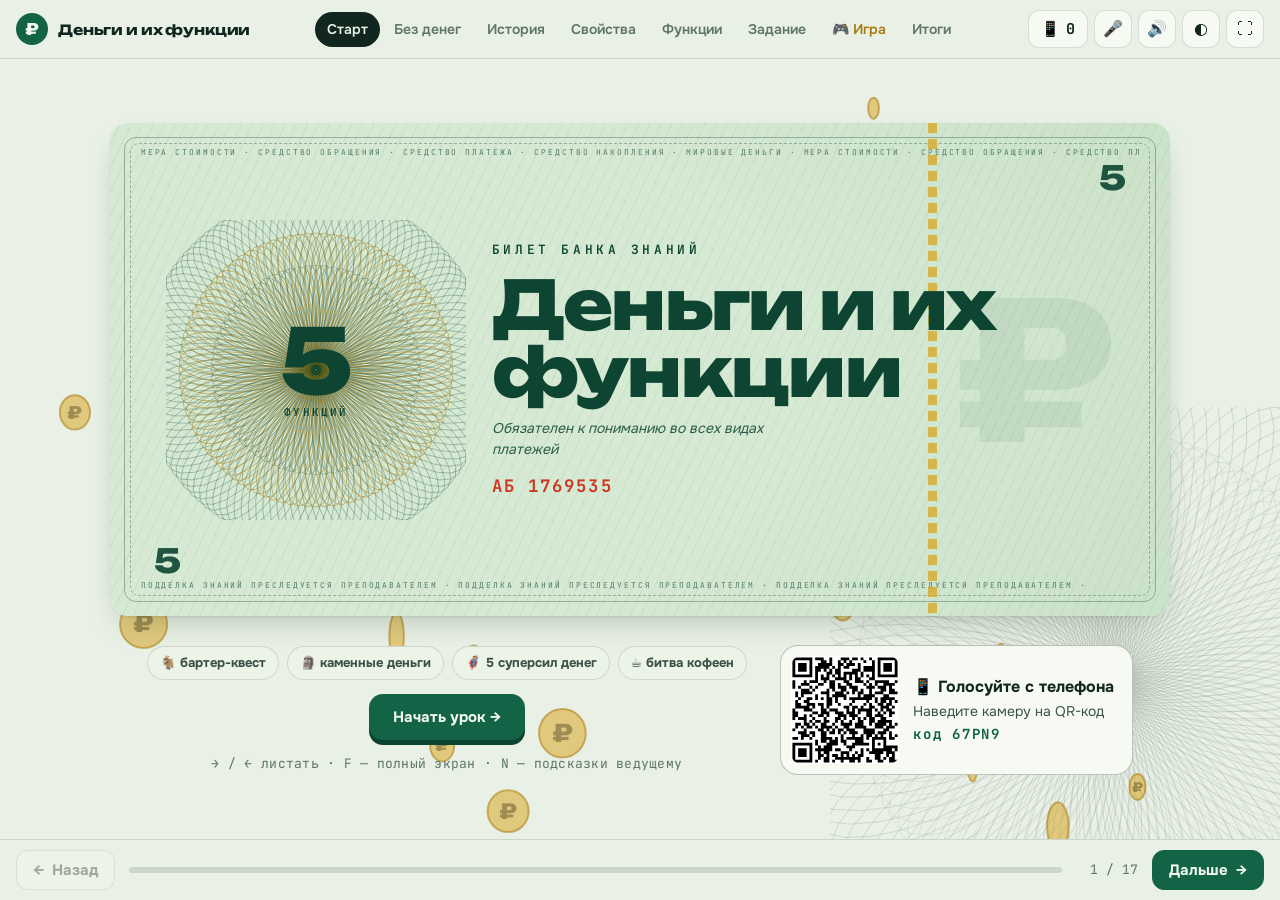
==== urok-dengi.html @ ead52030 "Coffee game: no hints about the best price The news no longer says how many people want coffee or th" ====
<!doctype html>
<html lang="ru"><head><meta charset="utf-8"><meta name="viewport" content="width=device-width, initial-scale=1, viewport-fit=cover">
<title>Деньги и их функции</title>
<meta name="claude:viewport-fit-sides" content="cover">
<link rel="stylesheet" href="https://fonts.googleapis.com/css2?family=Unbounded:wght@500;600;700;800;900&family=Onest:wght@400;500;600;700;800&family=JetBrains+Mono:wght@500;600;700&display=swap">
<style>
/* Layout: full-viewport slide deck printed on mint banknote paper; the game is a dark vault scoreboard */
:root{
  --bg:#E9F0E5;
  --bg-2:#DCE7D6;
  --surface:#F7FAF3;
  --surface-2:#ECF3E7;
  --ink:#10261E;
  --ink-2:#3A5148;
  --muted:#5F756A;
  --line:rgba(16,38,30,.13);
  --line-2:rgba(16,38,30,.26);
  --brand:#136447;
  --brand-2:#0B4430;
  --on-brand:#F2F8EE;
  --gold:#A97A10;
  --gold-2:#D9A928;
  --gold-soft:#F2E2AC;
  --gold-ink:#231902;
  --f1:#2A5FD6; --f2:#0F8655; --f3:#C46A04; --f4:#C9306F; --f5:#6E43CF;
  --on-f:#FFFFFF;
  --ok:#0F8655; --bad:#CC3824;
  --shadow:0 1px 2px rgba(16,38,30,.08), 0 14px 34px -14px rgba(16,38,30,.28);
  --note-bg:#D6E9D3; --note-bg-2:#C3DEC0; --note-ink:#0D4532; --note-line:rgba(13,69,50,.34);
  --n5000:#C2643A; --n5000-2:#8C3B1C; --n5000-ink:#FFF3E4;
  --news-bg:#F1EBDC; --news-ink:#1A160F; --news-line:rgba(26,22,15,.25);
  --font-display:"Unbounded","Arial Black","Segoe UI",system-ui,sans-serif;
  --font-body:"Onest","Segoe UI",system-ui,-apple-system,sans-serif;
  --font-mono:"JetBrains Mono",Consolas,"Courier New",monospace;
  /* game: one dark vault look in both themes */
  --g-bg:#06120D; --g-bg-2:#0A1C14; --g-panel:#0E251B; --g-panel-2:#133222; --g-glow:#17432D;
  --g-line:rgba(242,193,78,.17); --g-ink:#EEF4EA; --g-muted:#93AB9D;
  --g-gold:#F2C14E; --g-gold-2:#FFE08F; --g-gold-3:#9A6B10;
  --team-a:#FF9F1C; --team-b:#2EC4F1;
  --g-ok:#2BD67B; --g-bad:#FF5A47; --g-evil:#C76BFF;
  --g-shadow:rgba(0,0,0,.65);
}
@media (prefers-color-scheme: dark){
  :root:not([data-theme="light"]){
    --bg:#0A1511; --bg-2:#0E1D17; --surface:#12241C; --surface-2:#172D23;
    --ink:#E6F0E7; --ink-2:#B2C5B9; --muted:#87A093; --line:rgba(230,240,231,.11); --line-2:rgba(230,240,231,.24);
    --brand:#3CC28E; --brand-2:#23936A; --on-brand:#05140D;
    --gold:#E7B947; --gold-2:#F2C752; --gold-soft:#3B3115; --gold-ink:#231902;
    --f1:#7BA2FF; --f2:#42D394; --f3:#F7A845; --f4:#FF74AB; --f5:#AE92FF; --on-f:#07120D;
    --ok:#42D394; --bad:#FF6B57;
    --shadow:0 1px 2px rgba(0,0,0,.4), 0 18px 40px -16px rgba(0,0,0,.75);
    --note-bg:#103529; --note-bg-2:#0C2B21; --note-ink:#C4EED8; --note-line:rgba(196,238,216,.3);
    color-scheme:dark;
  }
}
:root[data-theme="dark"]{
  --bg:#0A1511; --bg-2:#0E1D17; --surface:#12241C; --surface-2:#172D23;
  --ink:#E6F0E7; --ink-2:#B2C5B9; --muted:#87A093; --line:rgba(230,240,231,.11); --line-2:rgba(230,240,231,.24);
  --brand:#3CC28E; --brand-2:#23936A; --on-brand:#05140D;
  --gold:#E7B947; --gold-2:#F2C752; --gold-soft:#3B3115; --gold-ink:#231902;
  --f1:#7BA2FF; --f2:#42D394; --f3:#F7A845; --f4:#FF74AB; --f5:#AE92FF; --on-f:#07120D;
  --ok:#42D394; --bad:#FF6B57;
  --shadow:0 1px 2px rgba(0,0,0,.4), 0 18px 40px -16px rgba(0,0,0,.75);
  --note-bg:#103529; --note-bg-2:#0C2B21; --note-ink:#C4EED8; --note-line:rgba(196,238,216,.3);
  color-scheme:dark;
}

*,*::before,*::after{box-sizing:border-box}
[hidden]{display:none!important}
html{height:100%}
body{height:100%;margin:0;background:var(--bg);color:var(--ink);font-family:var(--font-body);font-size:16px;line-height:1.5;overflow:hidden;-webkit-font-smoothing:antialiased}
button{font:inherit;color:inherit}
h1,h2,h3,h4,p{margin:0}
:focus-visible{outline:3px solid var(--gold-2);outline-offset:3px;border-radius:6px}
.mono{font-family:var(--font-mono)}
.nums{font-variant-numeric:tabular-nums}

/* ---------- app frame ---------- */
.app{height:100%;display:grid;grid-template-rows:auto minmax(0,1fr) auto;grid-template-columns:minmax(0,1fr)}
.topbar{display:flex;align-items:center;gap:14px;padding-block:10px;padding-left:max(16px,env(safe-area-inset-left,0px));padding-right:max(16px,env(safe-area-inset-right,0px));border-bottom:1px solid var(--line);background:var(--bg);position:relative;z-index:5}
.brand{display:flex;align-items:center;gap:10px;font-family:var(--font-display);font-weight:700;font-size:14px;white-space:nowrap;letter-spacing:-.01em}
.brand-mark{width:32px;height:32px;border-radius:50%;display:grid;place-items:center;background:var(--brand);color:var(--on-brand);font-size:16px;font-weight:800;flex:none}
.secnav{display:flex;gap:2px;overflow-x:auto;scrollbar-width:none;flex:1;min-width:0;justify-content:center}
.secnav::-webkit-scrollbar{display:none}
.secnav button{border:0;background:transparent;padding:7px 12px;border-radius:999px;font-size:14px;font-weight:600;color:var(--muted);cursor:pointer;white-space:nowrap;transition:background .2s,color .2s}
.secnav button:hover{color:var(--ink);background:var(--surface-2)}
.secnav button.on{background:var(--ink);color:var(--bg)}
.secnav button.game-pill{color:var(--gold)}
.secnav button.game-pill.on{background:var(--gold-2);color:var(--gold-ink)}
.tools{display:flex;gap:6px;flex:none}
.icon-btn{width:38px;height:38px;border-radius:11px;border:1px solid var(--line);background:var(--surface);cursor:pointer;display:grid;place-items:center;font-size:16px;transition:background .2s}
.icon-btn:hover{background:var(--surface-2)}
.icon-btn.on{background:var(--ink);color:var(--bg)}

.deck{position:relative;overflow:hidden;overflow:clip}
.slide{overflow-anchor:none}
.deck-orn{position:absolute;right:-12vmin;bottom:-14vmin;width:62vmin;height:62vmin;pointer-events:none;opacity:.55;z-index:0}
.coins-canvas{position:absolute;inset:0;width:100%;height:100%;pointer-events:none;z-index:0;opacity:0;transition:opacity .6s}
.coins-canvas.on{opacity:1}
.slide{position:absolute;inset:0;z-index:1;overflow-y:auto;overflow-x:hidden;display:flex;flex-direction:column;padding-block:clamp(16px,3.6vh,48px);padding-left:max(16px,env(safe-area-inset-left,0px));padding-right:max(16px,env(safe-area-inset-right,0px));opacity:0;visibility:hidden;transform:translateX(3%);transition:opacity .45s ease,transform .55s cubic-bezier(.2,.8,.2,1),visibility 0s linear .55s}
.slide.is-active{opacity:1;visibility:visible;transform:none;transition:opacity .45s ease,transform .55s cubic-bezier(.2,.8,.2,1),visibility 0s}
.slide.is-past{transform:translateX(-3%)}
.slide-inner{position:relative;width:min(1340px,100%);margin:auto;display:flex;flex-direction:column;gap:clamp(16px,3.2vh,36px)}
.slide aside.notes{display:none}

.deckbar{display:flex;align-items:center;gap:14px;padding-block:10px;padding-left:max(16px,env(safe-area-inset-left,0px));padding-right:max(16px,env(safe-area-inset-right,0px));border-top:1px solid var(--line);background:var(--bg);position:relative;z-index:5}
.nav-btn{height:40px;padding:0 16px;border-radius:12px;border:1px solid var(--line-2);background:var(--surface);cursor:pointer;font-weight:700;font-size:15px;display:flex;align-items:center;gap:8px}
.nav-btn.primary{background:var(--brand);border-color:var(--brand);color:var(--on-brand)}
.nav-btn:disabled{opacity:.35;cursor:default}
.progress{flex:1;height:6px;border-radius:99px;background:var(--line);overflow:hidden}
.progress i{display:block;height:100%;width:0;background:linear-gradient(90deg,var(--brand),var(--gold-2));transition:width .45s cubic-bezier(.2,.8,.2,1)}
.counter{font-family:var(--font-mono);font-size:13px;color:var(--muted);font-variant-numeric:tabular-nums;white-space:nowrap}
.stepdots{display:flex;gap:5px}
.stepdots i{width:7px;height:7px;border-radius:50%;background:var(--line-2)}
.stepdots i.on{background:var(--gold-2)}

.notes-panel{position:fixed;z-index:30;right:max(16px,env(safe-area-inset-right,0px));bottom:calc(76px + env(safe-area-inset-bottom,0px));width:min(470px,calc(100vw - 32px));max-height:52vh;overflow:auto;background:var(--ink);color:var(--bg);border-radius:18px;padding:18px 20px 20px;box-shadow:var(--shadow);font-size:15px;line-height:1.55}
.notes-panel h4{font-family:var(--font-mono);font-size:12px;letter-spacing:.14em;text-transform:uppercase;opacity:.65;margin-bottom:8px;font-weight:600}
.notes-panel ul{margin:0;padding-left:18px;display:grid;gap:6px}
.notes-panel b{color:var(--gold-2)}

/* ---------- type ---------- */
.kicker{display:flex;flex-wrap:wrap;align-items:center;gap:10px;font-family:var(--font-mono);font-size:clamp(12px,.95vw,15px);letter-spacing:.14em;text-transform:uppercase;color:var(--brand);font-weight:600}
.badge-task{background:var(--gold-2);color:var(--gold-ink);padding:4px 10px;border-radius:7px;letter-spacing:.08em;font-weight:700}
.slide-head{display:flex;flex-direction:column;gap:clamp(8px,1.4vh,16px)}
h2{font-family:var(--font-display);font-weight:700;font-size:clamp(27px,3.5vw,58px);line-height:1.08;letter-spacing:-.015em;text-wrap:balance}
h3{font-family:var(--font-display);font-weight:700;font-size:clamp(17px,1.45vw,24px);line-height:1.2;letter-spacing:-.01em;text-wrap:balance}
.lead{font-size:clamp(17px,1.45vw,25px);color:var(--ink-2);max-width:62ch;text-wrap:pretty;line-height:1.45}
.txt{font-size:clamp(15px,1.15vw,20px);color:var(--ink-2);line-height:1.5;text-wrap:pretty}
.hl{color:var(--brand);font-weight:700}

[data-show]{transition:opacity .5s ease,transform .5s cubic-bezier(.2,.8,.2,1)}
[data-show]:not(.shown){opacity:0;transform:translateY(16px);pointer-events:none}

/* ---------- buttons, chips, cards ---------- */
.btn{display:inline-flex;align-items:center;justify-content:center;gap:10px;border:0;border-radius:14px;padding:14px 24px;font-weight:700;font-size:clamp(15px,1.15vw,19px);cursor:pointer;transition:transform .15s,box-shadow .15s,background .2s,opacity .2s;text-decoration:none;line-height:1.2}
.btn:active{transform:translateY(2px)}
.btn-primary{background:var(--brand);color:var(--on-brand);box-shadow:0 5px 0 var(--brand-2)}
.btn-primary:active{box-shadow:0 2px 0 var(--brand-2)}
.btn-gold{background:var(--gold-2);color:var(--gold-ink);box-shadow:0 5px 0 var(--gold)}
.btn-gold:active{box-shadow:0 2px 0 var(--gold)}
.btn-ghost{background:transparent;border:1.5px solid var(--line-2);color:var(--ink)}
.btn-sm{padding:9px 14px;font-size:14px;border-radius:10px}
.btn:disabled{opacity:.4;cursor:not-allowed}
.chip{display:inline-flex;align-items:center;gap:8px;padding:6px 12px;border-radius:999px;font-weight:700;font-size:clamp(13px,.95vw,15px);background:var(--surface-2);border:1px solid var(--line);color:var(--ink-2);white-space:nowrap}
.fn-chip{--c:var(--f1);background:color-mix(in srgb,var(--c) 13%,transparent);color:var(--c);border-color:color-mix(in srgb,var(--c) 38%,transparent)}
.chips{display:flex;flex-wrap:wrap;gap:8px}
.card{background:var(--surface);border:1px solid var(--line);border-radius:20px;padding:clamp(16px,1.6vw,26px)}
.hint{font-family:var(--font-mono);font-size:13px;color:var(--muted);letter-spacing:.02em}

/* ---------- title / banknote ---------- */
.title-wrap{align-items:center;text-align:center}
.banknote{position:relative;width:min(1060px,100%,max(560px,calc((100vh - 330px) * 2.15)));aspect-ratio:2.15/1;border-radius:18px;color:var(--note-ink);background:radial-gradient(120% 140% at 18% 50%,var(--note-bg) 0 40%,var(--note-bg-2) 100%);box-shadow:var(--shadow);overflow:hidden;animation:noteFloat 8s ease-in-out infinite;text-align:left}
.banknote::before{content:"";position:absolute;inset:0;background:repeating-linear-gradient(115deg,transparent 0 9px,var(--note-line) 9px 10px);opacity:.18;pointer-events:none}
.bn-frame{position:absolute;inset:clamp(8px,1.1vw,14px);border:1.5px solid var(--note-line);border-radius:12px;pointer-events:none}
.bn-frame::after{content:"";position:absolute;inset:5px;border:1px dashed var(--note-line);border-radius:9px}
.bn-micro{position:absolute;left:clamp(22px,2.4vw,34px);right:clamp(22px,2.4vw,34px);font-family:var(--font-mono);font-size:clamp(7px,.62vw,10px);letter-spacing:.24em;white-space:nowrap;overflow:hidden;opacity:.65}
.bn-micro.top{top:clamp(16px,1.9vw,26px)}
.bn-micro.bot{bottom:clamp(16px,1.9vw,26px)}
.bn-body{position:relative;height:100%;display:grid;grid-template-columns:minmax(0,.82fr) minmax(0,1.7fr);align-items:center;gap:clamp(10px,2vw,30px);padding:clamp(30px,4vw,56px) clamp(28px,4.4vw,64px)}
.bn-rosette{position:relative;aspect-ratio:1;width:100%;max-width:330px;justify-self:center}
.bn-rosette svg{position:absolute;inset:0;width:100%;height:100%;animation:spin 120s linear infinite}
.bn-rosette-num{position:absolute;inset:0;display:grid;place-items:center;align-content:center;font-family:var(--font-display);font-weight:800;font-size:clamp(46px,7vw,112px);line-height:.9;color:var(--note-ink)}
.bn-rosette-num small{display:block;font-family:var(--font-mono);font-size:clamp(9px,.85vw,13px);letter-spacing:.2em;font-weight:600;text-transform:uppercase;margin-top:6px;text-align:center}
.bn-text{position:relative;z-index:1;display:flex;flex-direction:column;gap:clamp(6px,1vw,14px)}
.bn-issuer{font-family:var(--font-mono);font-size:clamp(10px,1vw,15px);letter-spacing:.28em;text-transform:uppercase;font-weight:600}
.bn-title{font-family:var(--font-display);font-weight:800;font-size:clamp(32px,5.3vw,84px);line-height:.98;letter-spacing:-.025em;text-wrap:balance}
.bn-sub{font-size:clamp(12px,1.1vw,17px);font-style:italic;opacity:.85;max-width:36ch}
.bn-serial{font-family:var(--font-mono);font-weight:700;font-size:clamp(13px,1.35vw,22px);letter-spacing:.12em;color:var(--bad)}
.bn-corner{position:absolute;font-family:var(--font-display);font-weight:800;font-size:clamp(20px,2.6vw,40px);line-height:1;opacity:.9}
.bn-corner.tr{top:clamp(26px,3vw,40px);right:clamp(28px,3.4vw,46px)}
.bn-corner.bl{bottom:clamp(26px,3vw,40px);left:clamp(28px,3.4vw,46px)}
.bn-thread{position:absolute;top:0;bottom:0;right:22%;width:clamp(6px,.7vw,10px);background:repeating-linear-gradient(180deg,var(--gold-2) 0 10px,transparent 10px 16px);opacity:.8}
.bn-water{position:absolute;right:5%;top:50%;transform:translateY(-50%);font-family:var(--font-display);font-weight:800;font-size:clamp(90px,15vw,240px);line-height:1;opacity:.07;pointer-events:none}
.title-cta{display:flex;flex-direction:column;align-items:center;gap:14px}
.title-meta{display:flex;flex-wrap:wrap;justify-content:center;gap:8px}

/* ---------- barter quest ---------- */
.barter{position:relative;display:grid;grid-template-columns:minmax(220px,290px) minmax(0,1fr);gap:clamp(14px,2vw,30px);align-items:start}
.barter-you{display:flex;flex-direction:column;align-items:center;gap:10px;text-align:center}
.you-label{font-family:var(--font-mono);font-size:12px;letter-spacing:.16em;text-transform:uppercase;color:var(--muted)}
.you-item{font-size:clamp(66px,7.5vw,116px);line-height:1.05}
.you-item.pop{animation:pop .5s cubic-bezier(.2,1.6,.4,1)}
.you-name{font-family:var(--font-display);font-weight:700;font-size:clamp(18px,1.5vw,26px)}
.barter-goal{padding:8px 14px;border-radius:12px;background:var(--gold-soft);color:var(--ink);font-weight:700}
.barter-stats{display:grid;grid-template-columns:repeat(3,1fr);gap:6px;width:100%}
.barter-stats div{background:var(--surface-2);border-radius:12px;padding:8px 4px;font-size:12px;color:var(--muted)}
.barter-stats b{display:block;font-family:var(--font-display);font-size:20px;color:var(--ink);font-variant-numeric:tabular-nums}
.barter-traders{display:grid;grid-template-columns:repeat(3,minmax(0,1fr));gap:clamp(10px,1.1vw,16px)}
.trader{display:flex;flex-direction:column;gap:10px;text-align:left;cursor:pointer;border:2px solid var(--line);background:var(--surface);border-radius:20px;padding:clamp(12px,1.2vw,18px);transition:transform .15s,border-color .2s,background .2s}
.trader:hover{transform:translateY(-3px);border-color:var(--line-2)}
.trader-top{display:flex;gap:12px;align-items:center}
.trader-ava{font-size:clamp(34px,3.2vw,48px);line-height:1}
.trader-name{font-weight:800;font-size:clamp(15px,1.15vw,19px);line-height:1.2}
.trader-role{font-size:13px;color:var(--muted)}
.trader-rows{display:grid;grid-template-columns:1fr 1fr;gap:8px}
.trader-row{display:flex;flex-direction:column;align-items:center;background:var(--surface-2);border-radius:12px;padding:6px 8px;font-size:12px;color:var(--muted);font-weight:600;text-transform:uppercase;letter-spacing:.06em}
.trader-row .big{font-size:clamp(26px,2.4vw,36px);line-height:1.15;text-transform:none}
.trader-say{min-height:2.9em;font-size:clamp(13px,1vw,15px);line-height:1.4;color:var(--ink-2);font-weight:500}
.trader.is-no{border-color:var(--bad);animation:shake .45s}
.trader.is-no .trader-say{color:var(--bad)}
.trader.is-done{border-color:var(--ok);background:color-mix(in srgb,var(--ok) 8%,var(--surface));cursor:default}
.trader.is-done:hover{transform:none}
.trader.is-done .trader-say{color:var(--ok);font-weight:700}
.barter-win{position:absolute;inset:-10px;z-index:3;display:grid;place-items:center;background:color-mix(in srgb,var(--bg) 72%,transparent);backdrop-filter:blur(6px);border-radius:24px;padding:16px}
.win-card{max-width:640px;text-align:center;display:flex;flex-direction:column;align-items:center;gap:14px;box-shadow:var(--shadow);animation:pop .5s cubic-bezier(.2,1.4,.4,1)}
.win-card .big{font-size:84px;line-height:1}
.win-stats{display:flex;gap:10px;flex-wrap:wrap;justify-content:center}

/* ---------- barter problems ---------- */
.probs{display:grid;grid-template-columns:repeat(4,minmax(0,1fr));gap:clamp(12px,1.3vw,20px)}
.prob{display:flex;flex-direction:column;gap:12px}
.prob-ico{font-size:clamp(40px,3.8vw,58px);line-height:1}
.prob .txt{flex:1}
.prob-sol{display:flex;flex-direction:column;gap:6px;padding-top:12px;border-top:1px dashed var(--line-2)}
.prob-sol span{font-size:12px;font-family:var(--font-mono);letter-spacing:.1em;text-transform:uppercase;color:var(--muted)}
.prob-sol .sol-txt{font-size:clamp(14px,1.05vw,18px);font-weight:600;color:var(--ink);line-height:1.4;text-wrap:pretty}
.prob-sol .chip{align-self:flex-start}
.bigline{font-family:var(--font-display);font-weight:700;font-size:clamp(20px,2vw,34px);line-height:1.25;text-align:center;text-wrap:balance}
.bigline em{font-style:normal;color:var(--brand)}

/* ---------- what is money ---------- */
.two{display:grid;grid-template-columns:minmax(0,1.05fr) minmax(0,1fr);gap:clamp(20px,3.4vw,56px);align-items:center}
.def{font-family:var(--font-display);font-weight:600;font-size:clamp(21px,2.2vw,38px);line-height:1.25;letter-spacing:-.01em;text-wrap:balance}
.def mark{background:linear-gradient(transparent 58%,var(--gold-soft) 58%);color:inherit;padding:0 .08em}
.note5k-wrap{display:flex;flex-direction:column;gap:16px;align-items:center}
.note5k{position:relative;width:min(520px,100%);aspect-ratio:2.1/1;border-radius:14px;background:linear-gradient(135deg,var(--n5000),var(--n5000-2));color:var(--n5000-ink);box-shadow:var(--shadow);overflow:hidden;transform:rotate(-3deg)}
.note5k::before{content:"";position:absolute;inset:8px;border:1.5px solid color-mix(in srgb,var(--n5000-ink) 45%,transparent);border-radius:9px}
.note5k::after{content:"";position:absolute;inset:0;background:repeating-radial-gradient(circle at 26% 50%,transparent 0 7px,color-mix(in srgb,var(--n5000-ink) 14%,transparent) 7px 8px)}
.note5k-num{position:absolute;right:7%;top:12%;font-family:var(--font-display);font-weight:800;font-size:clamp(40px,5.4vw,84px);line-height:1;z-index:1}
.note5k-lbl{position:absolute;left:7%;bottom:14%;font-family:var(--font-mono);letter-spacing:.2em;font-size:clamp(10px,.9vw,13px);z-index:1;text-transform:uppercase}
.price-tags{display:grid;grid-template-columns:1fr 1fr;gap:12px;width:min(520px,100%)}
.ptag{border-radius:16px;padding:14px 16px;background:var(--surface);border:1px solid var(--line)}
.ptag span{display:block;font-size:13px;color:var(--muted);font-weight:600}
.ptag b{font-family:var(--font-display);font-size:clamp(20px,1.8vw,30px)}
.trust{width:min(520px,100%);padding:14px 18px;border-radius:18px;background:var(--brand);color:var(--on-brand);font-size:clamp(15px,1.15vw,19px);line-height:1.45;font-weight:500}
.trust b{display:block;font-family:var(--font-display);font-weight:700;font-size:clamp(16px,1.3vw,22px);line-height:1.25;margin-bottom:6px}

/* ---------- Yap ---------- */
.yap-art{width:100%;max-width:560px;justify-self:center;border-radius:24px;overflow:hidden;background:var(--surface);border:1px solid var(--line)}
.yap-art svg{display:block;width:100%;height:auto}
.story{display:flex;flex-direction:column;gap:12px}
.story-beat{display:grid;grid-template-columns:auto 1fr;gap:14px;align-items:start}
.story-beat .n{width:44px;height:44px;border-radius:50%;display:grid;place-items:center;background:var(--surface);border:1px solid var(--line-2);font-family:var(--font-display);font-weight:800;font-size:20px}
.story-beat.final .n{background:var(--gold-2);color:var(--gold-ink);border-color:transparent}
.story-beat .txt b:first-child{color:var(--ink)}

/* ---------- timeline ---------- */
.tl{display:flex;flex-direction:column;gap:clamp(14px,2.4vh,28px)}
.tl-track{position:relative;display:grid;grid-template-columns:repeat(6,minmax(0,1fr));gap:6px}
.tl-track::before{content:"";position:absolute;left:8%;right:8%;top:23px;height:3px;background:var(--line-2);border-radius:3px}
.tl-fill{position:absolute;left:8%;top:23px;height:3px;background:var(--brand);border-radius:3px;transition:width .5s cubic-bezier(.2,.8,.2,1)}
.tl-node{position:relative;display:flex;flex-direction:column;align-items:center;gap:6px;border:0;background:none;cursor:pointer;padding:0 2px;text-align:center}
.tl-dot{width:48px;height:48px;border-radius:50%;display:grid;place-items:center;font-size:22px;background:var(--surface);border:3px solid var(--line-2);transition:transform .3s,border-color .3s,background .3s}
.tl-node.past .tl-dot{border-color:var(--brand)}
.tl-node.on .tl-dot{transform:scale(1.18);border-color:var(--brand);background:var(--brand)}
.tl-name{font-weight:800;font-size:clamp(12px,1vw,16px);line-height:1.2}
.tl-era{font-family:var(--font-mono);font-size:clamp(10px,.8vw,12px);color:var(--muted)}
.tl-panel{display:grid;grid-template-columns:auto minmax(0,1fr) minmax(0,1.08fr);gap:clamp(16px,2.2vw,34px);align-items:center}
.tl-art{font-size:clamp(80px,10vw,160px);line-height:1;width:1.25em;text-align:center}
.tl-art.swap{animation:pop .5s cubic-bezier(.2,1.5,.4,1)}
.tl-body{display:flex;flex-direction:column;gap:12px}

/* ---------- properties ---------- */
/* museum of failed money: exhibits under a spotlight with a plaque; an opened exhibit fills the slide */
.mx-board{display:grid;grid-template-columns:repeat(3,minmax(0,1fr));gap:clamp(10px,1.4vw,18px)}
.mx{--spot:color-mix(in srgb,var(--gold-2) 20%,transparent);position:relative;display:flex;flex-direction:column;align-items:center;gap:clamp(8px,1.4vh,14px);padding:clamp(16px,2.6vh,30px) 0 0;border-radius:20px;border:1px solid var(--line);background:radial-gradient(70% 75% at 50% 0%,var(--spot),transparent 72%),var(--surface);color:var(--ink);text-align:center;cursor:pointer;overflow:hidden;transition:transform .2s,border-color .2s,box-shadow .2s}
.mx:hover{transform:translateY(-4px);border-color:color-mix(in srgb,var(--gold-2) 60%,transparent);box-shadow:var(--shadow)}
.mx.done{--spot:color-mix(in srgb,var(--ok) 16%,transparent)}
.mx-no{position:absolute;top:12px;left:16px;font-family:var(--font-mono);font-size:12px;font-weight:700;color:var(--muted)}
.mx-e{font-size:clamp(48px,5.2vw,80px);line-height:1;filter:drop-shadow(0 14px 12px rgba(0,0,0,.3))}
.mx-plq{align-self:stretch;display:flex;flex-direction:column;gap:3px;margin-top:auto;padding:12px 14px 14px;border-top:1px solid var(--line);background:color-mix(in srgb,var(--surface-2) 70%,transparent)}
.mx-plq small{font-family:var(--font-mono);font-size:11px;font-weight:600;letter-spacing:.1em;text-transform:uppercase;color:var(--muted)}
.mx-plq b{font-family:var(--font-display);font-weight:700;font-size:clamp(15px,1.35vw,22px);line-height:1.2}
.mx-plq em{font-style:normal;font-weight:700;font-size:clamp(12px,1vw,15px);color:var(--ok)}
.mx-foot{display:flex;align-items:center;justify-content:space-between;gap:12px;min-height:38px;margin-top:clamp(10px,1.6vh,16px)}
.mx-sum{font-weight:700;font-size:clamp(15px,1.25vw,20px);animation:cardIn .5s cubic-bezier(.2,.8,.2,1)}
.mx-open{display:grid;grid-template-columns:minmax(0,.85fr) minmax(0,1.15fr);gap:clamp(14px,2.4vw,36px);animation:cardIn .4s cubic-bezier(.2,.8,.2,1)}
.mx-case{position:relative;display:flex;flex-direction:column;align-items:center;justify-content:center;gap:clamp(8px,1.4vh,14px);padding:clamp(24px,3vh,40px) clamp(14px,1.6vw,24px) clamp(14px,2vh,22px);border-radius:22px;border:1px solid var(--line);background:radial-gradient(70% 60% at 50% 0%,color-mix(in srgb,var(--gold-2) 24%,transparent),transparent 72%),var(--surface);text-align:center}
.mx-case .mx-e{font-size:clamp(84px,9.5vw,150px)}
.mx-big{font-family:var(--font-display);font-weight:800;font-size:clamp(18px,1.9vw,30px);line-height:1.15;color:var(--gold);overflow-wrap:anywhere}
.mx-label{align-self:stretch;padding:12px 14px;border-radius:14px;background:var(--surface-2);text-align:left;font-size:clamp(14px,1.05vw,17px);line-height:1.45;color:var(--ink-2);animation:cardIn .45s cubic-bezier(.2,.8,.2,1)}
.mx-label b{color:var(--ink)}
.mx-label .ok,.mx-label .bad{font-weight:800}
.mx-label .ok{color:var(--ok)}
.mx-label .bad{color:var(--bad)}
.mx-info{display:flex;flex-direction:column;justify-content:center;gap:clamp(8px,1.4vh,14px);min-width:0}
.mx-at{font-family:var(--font-mono);font-size:clamp(12px,.95vw,14px);font-weight:700;letter-spacing:.12em;text-transform:uppercase;color:var(--brand)}
.mx-t{font-size:clamp(24px,2.6vw,42px)}
.mx-x{font-size:clamp(15px,1.25vw,21px);line-height:1.5;color:var(--ink-2);text-wrap:pretty}
.mx-poll{margin-top:4px}
.mx-nav{grid-column:1/-1;display:flex;justify-content:space-between;gap:12px}

/* ---------- functions ---------- */
.fgrid{display:grid;grid-template-columns:repeat(5,minmax(0,1fr));gap:clamp(10px,1.2vw,18px)}
.fcard{--c:var(--f1);display:flex;flex-direction:column;gap:10px;text-align:left;cursor:pointer;background:var(--surface);border:2px solid color-mix(in srgb,var(--c) 30%,transparent);border-radius:22px;padding:clamp(14px,1.4vw,22px);min-height:clamp(220px,34vh,330px);transition:transform .2s,box-shadow .2s,border-color .2s}
.fcard:hover{transform:translateY(-6px);border-color:var(--c);box-shadow:0 18px 40px -20px var(--c)}
.fnum{font-family:var(--font-mono);font-weight:700;color:var(--c);font-size:14px;letter-spacing:.1em}
.fico{font-size:clamp(42px,4vw,64px);line-height:1;margin-block:auto 4px}
.fname{font-family:var(--font-display);font-weight:700;font-size:clamp(15px,1.3vw,22px);line-height:1.15;text-wrap:balance}
.fnick{color:var(--c);font-weight:800;font-size:clamp(13px,1vw,16px)}
.fslide{--c:var(--f1)}
.f-layout{display:grid;grid-template-columns:minmax(0,1fr) minmax(0,1.08fr);gap:clamp(20px,3.2vw,52px);align-items:center}
.f-left{display:flex;flex-direction:column;gap:clamp(12px,2vh,22px)}
.f-badge{display:inline-flex;align-items:center;gap:10px;align-self:flex-start;padding:7px 14px 7px 8px;border-radius:999px;background:color-mix(in srgb,var(--c) 13%,transparent);color:var(--c);font-family:var(--font-mono);font-weight:700;font-size:13px;letter-spacing:.1em;text-transform:uppercase}
.f-badge i{font-style:normal;width:30px;height:30px;border-radius:50%;display:grid;place-items:center;background:var(--c);color:var(--on-f);font-size:15px}
.f-title{display:flex;align-items:center;gap:16px}
.f-title .ico{font-size:clamp(46px,4.6vw,76px);line-height:1}
.f-def{font-size:clamp(18px,1.55vw,27px);line-height:1.4;color:var(--ink);font-weight:500;text-wrap:pretty}
.f-def b{color:var(--c)}
.f-mark{display:flex;flex-direction:column;gap:8px}
.f-mark-t{font-family:var(--font-mono);font-size:12px;letter-spacing:.14em;text-transform:uppercase;color:var(--muted);font-weight:600}
.widget{display:flex;flex-direction:column;gap:16px}
.widget-t{display:flex;align-items:center;justify-content:space-between;gap:10px;font-family:var(--font-mono);font-size:12px;letter-spacing:.14em;text-transform:uppercase;color:var(--muted);font-weight:600}
.range{width:100%;accent-color:var(--c);height:28px}
.ratio-out{display:grid;grid-template-columns:1fr 1fr;gap:12px}
.ratio-box{border-radius:16px;padding:16px;background:var(--surface-2)}
.ratio-box span{display:block;font-size:13px;color:var(--muted);font-weight:600}
.ratio-box b{display:block;font-family:var(--font-display);font-weight:800;font-size:clamp(24px,2.6vw,46px);line-height:1.1;font-variant-numeric:tabular-nums;word-break:break-all}
.ratio-box.bad b{color:var(--bad)}
.ratio-box.good b{color:var(--c)}
.ex{display:flex;gap:14px;align-items:flex-start;padding:14px 16px;border-radius:16px;background:var(--surface-2);font-size:clamp(14px,1.05vw,18px);line-height:1.45}
.ex .e{font-size:30px;line-height:1}

.tdt{display:flex;align-items:center;justify-content:center;gap:clamp(8px,1.4vw,22px);padding:clamp(16px,2vw,28px) 8px}
.tdt-node{display:flex;flex-direction:column;align-items:center;gap:6px}
.tdt-e{width:clamp(70px,7.5vw,118px);aspect-ratio:1;border-radius:50%;display:grid;place-items:center;font-size:clamp(34px,3.6vw,58px);background:var(--surface-2);border:3px solid var(--line-2)}
.tdt-node.d .tdt-e{background:color-mix(in srgb,var(--c) 16%,var(--surface));border-color:var(--c);animation:pulse 2.2s ease-in-out infinite}
.tdt-l{font-family:var(--font-display);font-weight:800;font-size:clamp(18px,1.6vw,26px)}
.tdt-s{font-size:13px;color:var(--muted);font-weight:600}
.tdt-arrow{font-size:clamp(22px,2.4vw,38px);color:var(--c);animation:nudge 1.4s ease-in-out infinite}

.tl3{display:flex;flex-direction:column;gap:12px}
.tl3-row{display:grid;grid-template-columns:minmax(120px,170px) minmax(0,1fr);gap:14px;align-items:center}
.tl3-name{font-weight:800;font-size:clamp(13px,1vw,16px);line-height:1.25}
.tl3-name small{display:block;font-weight:500;color:var(--muted)}
.tl3-axis{position:relative;height:64px;border-radius:14px;background:var(--surface-2)}
.tl3-axis::before{content:"";position:absolute;left:14px;right:14px;top:50%;height:2px;background:var(--line-2)}
.tl3-pin{position:absolute;top:50%;transform:translate(-50%,-50%);display:flex;flex-direction:column;align-items:center;font-size:26px;line-height:1}
.tl3-pin small{font-size:10px;font-family:var(--font-mono);color:var(--muted);margin-top:2px;white-space:nowrap}
.tl3-pin.move{animation:slidePay 3.4s cubic-bezier(.5,0,.3,1) infinite}

.infl{display:grid;grid-template-columns:minmax(0,1fr) minmax(0,1fr);gap:16px;align-items:center}
.infl-controls{display:flex;flex-direction:column;gap:12px}
.infl-controls label{display:flex;flex-direction:column;gap:2px;font-size:14px;font-weight:600;color:var(--ink-2)}
.infl-controls label b{font-family:var(--font-display);color:var(--ink);font-variant-numeric:tabular-nums}
.infl-vis{display:flex;flex-direction:column;align-items:center;gap:10px;text-align:center}
.mini-note{width:min(240px,100%);aspect-ratio:2.1/1;border-radius:10px;background:linear-gradient(135deg,var(--n5000),var(--n5000-2));display:grid;place-items:center;color:var(--n5000-ink);font-family:var(--font-display);font-weight:800;font-size:clamp(16px,1.6vw,24px);transition:transform .5s cubic-bezier(.2,.8,.2,1),filter .5s;box-shadow:var(--shadow);font-variant-numeric:tabular-nums}
.infl-out{font-size:clamp(14px,1.05vw,17px);color:var(--ink-2)}
.infl-out b{display:block;font-family:var(--font-display);font-size:clamp(24px,2.4vw,40px);color:var(--c);font-variant-numeric:tabular-nums}

.globe{position:relative;width:min(470px,100%);aspect-ratio:1;justify-self:center}
.globe svg{width:100%;height:100%;display:block}
.cur-node{position:absolute;transform:translate(-50%,-50%);width:clamp(52px,5vw,74px);aspect-ratio:1;border-radius:50%;display:grid;place-items:center;font-family:var(--font-display);font-weight:800;font-size:clamp(20px,2vw,30px);background:var(--surface);border:3px solid var(--c);color:var(--c);box-shadow:var(--shadow)}
.cur-node.gold{border-color:var(--gold-2);color:var(--gold)}

/* ---------- quiz ---------- */
.quiz{display:flex;flex-direction:column;gap:clamp(12px,2vh,22px)}
.rq{display:grid;grid-template-columns:minmax(0,1.1fr) minmax(0,1fr);gap:clamp(16px,2.6vw,40px);align-items:stretch}
.qcard{display:flex;flex-direction:column;gap:clamp(10px,1.6vh,18px);justify-content:center;position:relative}
.rq-sum{grid-column:1/-1;align-items:center;text-align:center}
.rq-n{font-family:var(--font-mono);font-size:clamp(12px,.95vw,14px);font-weight:700;letter-spacing:.12em;text-transform:uppercase;color:var(--brand)}
/* the route: six stops on a dashed line, the 1 000 ₽ note slides above the current one */
.route{position:relative;display:grid;grid-template-columns:repeat(6,minmax(0,1fr));padding-top:30px}
.route::before{content:"";position:absolute;left:calc(100% / 12);right:calc(100% / 12);top:56px;border-top:3px dashed var(--line-2)}
.rt{display:flex;flex-direction:column;align-items:center;gap:4px;text-align:center;min-width:0}
.rt-dot{position:relative;z-index:1;width:52px;height:52px;border-radius:50%;display:grid;place-items:center;font-size:26px;background:var(--surface);border:2px solid var(--line-2);transition:transform .3s,border-color .3s,background .3s,box-shadow .3s}
.rt.cur .rt-dot{border-color:var(--gold-2);box-shadow:0 0 0 5px color-mix(in srgb,var(--gold-2) 25%,transparent);transform:scale(1.08)}
.rt.done .rt-dot{border-color:var(--c);background:color-mix(in srgb,var(--c) 16%,var(--surface))}
.rt-f{position:absolute;right:-8px;bottom:-6px;font-style:normal;font-size:16px;line-height:1}
.rt-f:empty{display:none}
.rt-at{font-weight:700;font-size:clamp(12px,.95vw,15px);color:var(--muted)}
.rt.cur .rt-at,.rt.done .rt-at{color:var(--ink)}
.rt-fn{font-weight:800;font-size:clamp(11px,.85vw,13px);line-height:1.2;color:var(--c)}
.rt-fn:empty{display:none}
.rt-note{position:absolute;top:0;transform:translateX(-50%);padding:2px 10px;border-radius:6px;border:1.5px solid var(--note-line);background:var(--note-bg);color:var(--note-ink);font-family:var(--font-display);font-weight:800;font-size:12px;white-space:nowrap;transition:left .8s cubic-bezier(.5,0,.2,1)}
.qe{font-size:clamp(52px,5.6vw,92px);line-height:1}
.qt{font-family:var(--font-display);font-weight:700;font-size:clamp(19px,1.8vw,30px);line-height:1.25;text-wrap:balance}
.qexpl{padding:14px 16px;border-radius:16px;background:var(--surface-2);font-size:clamp(14px,1.08vw,18px);line-height:1.45}
.qexpl b{color:var(--ok)}
.qexpl.bad b{color:var(--bad)}
.qside{display:flex;flex-direction:column;gap:16px;justify-content:center;min-width:0}
.qopts{display:flex;flex-direction:column;gap:8px}
.globe .arc{fill:none;stroke:var(--f5);stroke-width:.7;stroke-dasharray:2 2.4;opacity:.65;animation:dash 4s linear infinite}
@keyframes dash{to{stroke-dashoffset:-26}}
.qopt{--c:var(--f1);display:flex;align-items:center;gap:14px;padding:clamp(8px,1.2vh,14px) 16px;border-radius:16px;border:2px solid color-mix(in srgb,var(--c) 35%,transparent);background:color-mix(in srgb,var(--c) 7%,var(--surface));font-weight:800;font-size:clamp(15px,1.25vw,21px);cursor:pointer;text-align:left;transition:transform .15s,background .2s,opacity .2s}
.qopt:hover:not(:disabled){transform:translateX(4px)}
.qopt .e{font-size:1.5em;line-height:1}
.qopt .qo{display:flex;flex-direction:column;gap:1px;line-height:1.2}
.qopt .qo small{font-weight:600;font-size:clamp(12px,.9vw,14px);color:var(--muted)}
.qopt.right .qo small{color:inherit;opacity:.85}
.qopt .k{margin-left:auto;font-family:var(--font-mono);font-size:12px;color:var(--muted);font-weight:600}
.qopt.right{background:var(--c);color:var(--on-f);border-color:var(--c)}
.qopt.right .k{color:var(--on-f)}
.qopt.wrong{border-color:var(--bad);opacity:.55;text-decoration:line-through}
.qopt:disabled{cursor:default}
.qscore{display:flex;align-items:center;justify-content:space-between;gap:12px;flex-wrap:wrap}

/* ---------- game intro / final slide ---------- */
.rules{display:grid;grid-template-columns:repeat(3,minmax(0,1fr));gap:clamp(10px,1.2vw,18px)}
.rule{display:grid;grid-template-columns:auto minmax(0,1fr);gap:14px;align-items:start}
.rule-ico{font-size:clamp(30px,2.8vw,44px);line-height:1}
.rule h3{margin-bottom:4px}
.shop-teaser{display:flex;flex-wrap:wrap;gap:8px}
.shop-teaser .chip.evil{color:var(--bad);border-color:color-mix(in srgb,var(--bad) 35%,transparent);background:color-mix(in srgb,var(--bad) 8%,transparent)}
.shop-teaser .chip.good{color:var(--ok);border-color:color-mix(in srgb,var(--ok) 35%,transparent);background:color-mix(in srgb,var(--ok) 8%,transparent)}
.cta-row{display:flex;flex-wrap:wrap;gap:12px;align-items:center}
.sum5{display:grid;grid-template-columns:repeat(5,minmax(0,1fr));gap:12px}
.sum5 .card{--c:var(--f1);display:flex;flex-direction:column;gap:6px;border-color:color-mix(in srgb,var(--c) 35%,transparent)}
.sum5 .e{font-size:36px;line-height:1}
.sum5 b{font-family:var(--font-display);font-size:clamp(14px,1.1vw,18px);line-height:1.2;color:var(--c)}
.sum5 span{font-size:clamp(13px,.95vw,15px);color:var(--ink-2);line-height:1.4}
.final-q{display:flex;gap:16px;align-items:center;padding:clamp(16px,2vw,26px);border-radius:22px;background:var(--ink);color:var(--bg)}
.final-q .e{font-size:48px;line-height:1}
.final-q p{font-size:clamp(16px,1.4vw,24px);font-weight:600;line-height:1.35}

/* ---------- polls (presenter side) ---------- */
.poll{display:flex;flex-direction:column;gap:10px}
.poll-q{font-weight:700;font-size:clamp(15px,1.2vw,20px);line-height:1.35;color:var(--ink);text-wrap:pretty}
.poll-opts{display:grid;grid-template-columns:repeat(2,minmax(0,1fr));gap:8px}
.poll-opts.col{grid-template-columns:minmax(0,1fr)}
.popt{position:relative;overflow:hidden;display:flex;align-items:center;gap:10px;padding:11px 14px;border-radius:14px;border:2px solid var(--line-2);background:var(--surface);font-weight:700;font-size:clamp(14px,1.1vw,18px);line-height:1.3;text-align:left;color:var(--ink);cursor:pointer;transition:border-color .2s,background .2s,opacity .2s}
.popt:hover{border-color:var(--brand)}
.popt .pl{position:relative;z-index:1;flex:1}
.popt .pbar{position:absolute;z-index:0;left:0;top:0;bottom:0;width:0;background:color-mix(in srgb,var(--brand) 15%,transparent);transition:width .5s cubic-bezier(.2,.8,.2,1);pointer-events:none}
.popt .pn{position:relative;z-index:1;font-style:normal;font-family:var(--font-mono);font-size:13px;font-weight:700;color:var(--ink-2);font-variant-numeric:tabular-nums}
.popt .pn:not(:empty){padding:2px 9px;border-radius:99px;background:var(--surface-2)}
.poll.revealed .popt{cursor:default}
.popt.right{border-color:var(--ok);background:color-mix(in srgb,var(--ok) 13%,var(--surface))}
.popt.right .pl::after{content:" ✓";color:var(--ok);font-weight:800}
.popt.wrong{border-color:var(--bad);background:color-mix(in srgb,var(--bad) 8%,var(--surface))}
.popt.dim{opacity:.55}
.pmeta{font-family:var(--font-mono);font-size:12px;color:var(--muted)}
.pmeta:empty{display:none}
.no-live .live-only,.no-live .pmeta,.no-live .poll .pn{display:none!important}

/* ---------- live: phones ---------- */
.live-btn{height:38px;padding:0 12px;border-radius:11px;border:1px solid var(--line);background:var(--surface);cursor:pointer;display:flex;align-items:center;gap:6px;font-size:15px;color:var(--ink)}
.live-btn b{font-family:var(--font-mono);font-variant-numeric:tabular-nums}
.live-btn.off{opacity:.55}
.live-on .live-btn{border-color:var(--brand);color:var(--brand)}
.title-cta{flex-direction:row;flex-wrap:wrap;justify-content:center;align-items:center;gap:clamp(14px,2.6vw,40px)}
.title-main{display:flex;flex-direction:column;align-items:center;gap:14px}
.join{display:flex;align-items:center;gap:14px;padding:10px 18px 10px 10px;border-radius:18px;border:1.5px solid var(--line-2);background:var(--surface);cursor:pointer;text-align:left;color:var(--ink);font:inherit;transition:transform .15s,border-color .2s}
.join:hover{transform:translateY(-2px);border-color:var(--brand)}
.join-qr{width:clamp(84px,12vh,120px);aspect-ratio:1;border-radius:10px;overflow:hidden;background:#fff;flex:none}
.join-qr svg,.live-qr svg{display:block;width:100%;height:100%}
.join-txt{display:flex;flex-direction:column;gap:2px;font-size:14px;color:var(--ink-2)}
.join-txt b{font-size:16px;color:var(--ink)}
.join-txt .mono{font-weight:700;letter-spacing:.12em;color:var(--brand)}
.live-ov{position:fixed;inset:0;z-index:90;display:grid;place-items:center;padding:16px;background:color-mix(in srgb,var(--bg) 84%,transparent);backdrop-filter:blur(8px)}
.live-card{display:grid;grid-template-columns:auto minmax(0,1fr);gap:clamp(18px,3vw,48px);align-items:center;width:min(1120px,100%);max-height:100%;overflow:auto;padding:clamp(16px,2.6vw,40px);border-radius:28px;background:var(--surface);border:1px solid var(--line);box-shadow:var(--shadow);color:var(--ink)}
.live-qr{width:min(58vh,460px,80vw);aspect-ratio:1;background:#fff;border-radius:18px;padding:10px}
.live-info{display:flex;flex-direction:column;gap:14px;min-width:0}
.live-url{word-break:break-all;font-size:clamp(13px,1vw,16px);color:var(--ink)}
.live-code{font-size:15px;color:var(--muted);font-weight:600}
.live-code b{display:block;font-family:var(--font-display);font-size:clamp(40px,5.4vw,80px);letter-spacing:.12em;color:var(--ink);line-height:1.1}
.live-stat{font-size:14px;color:var(--ink-2)}

/* ---------- 5000 note: price and trust ---------- */
.ptag.cheap b{color:var(--brand)}
.fine{width:min(520px,100%);font-size:12px;color:var(--muted);line-height:1.45;text-align:center}

/* ---------- timeline riddles ---------- */
.tl-hook{display:flex;flex-direction:column;gap:10px;padding:clamp(12px,1.2vw,18px);border-radius:18px;background:var(--gold-soft);color:var(--ink);align-self:stretch}
.tl-tag{align-self:flex-start;font-family:var(--font-mono);font-size:12px;font-weight:700;letter-spacing:.1em;text-transform:uppercase;padding:4px 10px;border-radius:8px;background:var(--ink);color:var(--bg)}
.tl-hook .poll-q{font-size:clamp(15px,1.15vw,19px)}
.tl-hook .popt{padding:9px 12px;font-size:clamp(13px,1vw,16px)}
.tl-ans{font-size:clamp(14px,1.02vw,17px);line-height:1.45;padding:10px 12px;border-radius:12px;background:var(--surface);border-left:4px solid var(--ok);animation:pop .4s cubic-bezier(.2,1.3,.4,1)}
.tl-show{align-self:flex-start}

/* ---------- find the fake ---------- */
.fake{display:flex;flex-direction:column;gap:clamp(10px,1.8vh,18px)}
.fnotes{display:grid;grid-template-columns:repeat(2,minmax(0,1fr));gap:clamp(14px,2vw,28px)}
.fake.hunt .fnote{max-width:calc((100vh - 540px) * 2.15)}
.fnote-wrap{display:flex;flex-direction:column;align-items:center;gap:6px;min-width:0}
.fnote-label{font-family:var(--font-display);font-weight:700;font-size:clamp(14px,1.1vw,18px)}
.fnote{position:relative;width:100%;max-width:calc((100vh - 470px) * 2.15);min-width:min(100%,300px);aspect-ratio:2.15/1;border-radius:12px;background:radial-gradient(120% 140% at 20% 50%,#E59E70 0,#C4683C 55%,#9A421E 100%);color:#FFF4E6;box-shadow:var(--shadow);overflow:hidden;cursor:crosshair;container-type:inline-size;user-select:none;-webkit-user-select:none;--fn-ink:#FFF4E6}
.fnote::before{content:"";position:absolute;inset:0;background:repeating-linear-gradient(115deg,transparent 0 7px,rgba(255,244,230,.07) 7px 8px);pointer-events:none}
.fn-frame{position:absolute;inset:3.5%;border:1.5px solid rgba(255,244,230,.45);border-radius:8px;pointer-events:none}
.fnote [data-d]{position:absolute;border-radius:6px}
.fn-micro{left:7%;right:7%;top:5%;font-family:var(--font-mono);font-size:1.3cqw;letter-spacing:.12em;white-space:nowrap;overflow:hidden;opacity:.85;padding:.9cqw 0;line-height:1}
.fn-micro.blur{filter:blur(.3cqw);opacity:.65}
.fn-rosette{position:absolute;left:6%;top:18%;width:31%;aspect-ratio:1;pointer-events:none}
.fn-rosette svg{position:absolute;inset:0;width:100%;height:100%}
.fn-rosette b{position:absolute;inset:0;display:grid;place-items:center;font-family:var(--font-display);font-weight:800;font-size:5.4cqw}
.fn-issuer{left:40%;top:21%;font-family:var(--font-mono);font-weight:700;font-size:2.1cqw;letter-spacing:.14em;text-transform:uppercase;padding:.5cqw .7cqw}
.fn-title{position:absolute;left:40%;top:33%;font-family:var(--font-display);font-weight:800;font-size:4cqw;line-height:1;text-transform:uppercase;pointer-events:none}
.fn-serial{left:40%;top:60%;font-family:var(--font-mono);font-weight:700;font-size:2.4cqw;letter-spacing:.1em;color:#3A0E02;background:rgba(255,244,230,.6);padding:.3cqw .8cqw}
.fn-serial.s2{left:auto;right:7%;top:auto;bottom:9%}
.fn-corner{right:6.5%;top:10%;font-family:var(--font-display);font-weight:800;font-size:4.6cqw;line-height:1;padding:.4cqw .7cqw}
.fn-corner.bl{position:absolute;right:auto;top:auto;left:6.5%;bottom:9%;pointer-events:none}
.fn-thread{top:0;bottom:0;left:74%;width:3.4%}
.fn-thread::before{content:"";position:absolute;top:0;bottom:0;left:50%;width:34%;transform:translateX(-50%);background:repeating-linear-gradient(180deg,rgba(255,236,170,.95) 0 6px,rgba(120,60,20,.55) 6px 10px)}
.fn-thread.none::before{display:none}
.fn-water{right:6%;top:28%;width:14%;aspect-ratio:1;border-radius:50%!important;display:grid;place-items:center;background:radial-gradient(circle,rgba(255,244,230,.2),transparent 70%)}
.fn-water:empty{background:none}
.fn-water span{font-family:var(--font-display);font-weight:800;font-size:8cqw;opacity:.32;line-height:1}
.fnote [data-d].found{outline:3px solid #FFE14D;outline-offset:2px;box-shadow:0 0 0 7px rgba(35,25,2,.35)}
.fnote [data-d].found::after{content:attr(data-n);position:absolute;top:-11px;right:-11px;width:22px;height:22px;border-radius:50%;background:#FFE14D;color:#231902;font:800 12px/22px var(--font-body);text-align:center;z-index:2}
.fn-stamp{position:absolute;left:21%;top:56%;transform:translate(-50%,-50%) rotate(-12deg);padding:.8cqw 2.4cqw;border:.55cqw solid currentColor;border-radius:1.4cqw;font-family:var(--font-display);font-weight:800;font-size:3.6cqw;text-transform:uppercase;white-space:nowrap;background:rgba(255,255,255,.85);pointer-events:none;animation:fnStamp .5s cubic-bezier(.2,1.4,.4,1)}
.fn-stamp.bad{color:#C0281A}
.fn-stamp.real{color:#0B7A47}
@keyframes fnStamp{0%{transform:translate(-50%,-50%) scale(2.2) rotate(-20deg);opacity:0}100%{transform:translate(-50%,-50%) rotate(-12deg);opacity:1}}
.fn-miss{position:absolute;transform:translate(-50%,-50%);font-weight:800;font-size:22px;color:#fff;text-shadow:0 1px 4px rgba(0,0,0,.6);pointer-events:none;animation:missOut .7s ease-out forwards}
@keyframes missOut{0%{opacity:1;transform:translate(-50%,-50%) scale(.6)}100%{opacity:0;transform:translate(-50%,-110%) scale(1.2)}}
.fake-poll{width:min(760px,100%);margin:0 auto}
.fake-poll .popt{justify-content:center}
.fdiff-head{display:flex;align-items:center;gap:14px;flex-wrap:wrap;margin-bottom:10px}
.fcount{font-family:var(--font-display);font-size:clamp(16px,1.3vw,22px)}
.fdiff-btns{margin-left:auto;display:flex;gap:8px}
.fdiffs{display:grid;grid-template-columns:repeat(3,minmax(0,1fr));gap:8px}
.fdiff{display:grid;grid-template-columns:auto minmax(0,1fr);gap:10px;align-items:start;padding:8px 12px;border-radius:14px;background:var(--surface);border:1px solid var(--line);animation:pop .4s cubic-bezier(.2,1.3,.4,1)}
.fdiff i{font-style:normal;width:24px;height:24px;border-radius:50%;display:grid;place-items:center;background:#FFE14D;color:#231902;font-weight:800;font-size:12px}
.fdiff b{display:block;font-size:clamp(13px,1vw,16px)}
.fdiff span{display:block;font-size:clamp(12px,.88vw,14px);color:var(--ink-2);line-height:1.35}
.fdiff.empty{background:transparent;border-style:dashed;animation:none}
.fdiff.empty i{background:var(--line);color:var(--muted)}
.fdiff.empty b{color:var(--muted)}

/* ---------- quiz + final slide tallies ---------- */
.qopt .pn{font-style:normal;font-family:var(--font-mono);font-size:13px;padding:2px 9px;border-radius:99px;background:var(--surface);color:var(--ink)}
.qopt .pn:empty{display:none}
.qopt .pn:not(:empty){margin-left:auto}
.qopt .pn:not(:empty) + .k{margin-left:8px}
.sumpoll{gap:8px}
.sum5 .card{position:relative;overflow:hidden}
.sum5 .pbar{position:absolute;left:0;bottom:0;height:7px;width:0;background:var(--c);transition:width .6s cubic-bezier(.2,.8,.2,1)}
.sum5 .pn{position:absolute;top:10px;right:14px;font-style:normal;font-family:var(--font-display);font-weight:800;font-size:clamp(18px,1.6vw,26px);line-height:1.2;color:var(--c)}
.sum5 .pn:empty{display:none}

/* ---------- confetti ---------- */
.confetti{position:fixed;inset:0;width:100%;height:100%;pointer-events:none;z-index:200}

/* ---------- animations ---------- */
@keyframes noteFloat{0%,100%{transform:translateY(0) rotate(-.6deg)}50%{transform:translateY(-8px) rotate(.4deg)}}
@keyframes spin{to{transform:rotate(360deg)}}
@keyframes pop{0%{transform:scale(.6);opacity:0}100%{transform:scale(1);opacity:1}}
@keyframes shake{0%,100%{transform:translateX(0)}20%{transform:translateX(-8px)}40%{transform:translateX(7px)}60%{transform:translateX(-5px)}80%{transform:translateX(3px)}}
@keyframes pulse{0%,100%{transform:scale(1)}50%{transform:scale(1.07)}}
@keyframes nudge{0%,100%{transform:translateX(0)}50%{transform:translateX(6px)}}
@keyframes slidePay{0%,12%{left:22%}55%,100%{left:80%}}
@keyframes rise{0%{transform:translate(-50%,0) scale(.7);opacity:0}15%{transform:translate(-50%,-10px) scale(1.1);opacity:1}100%{transform:translate(-50%,-70px) scale(1);opacity:0}}
@keyframes stampIn{0%{transform:scale(2.2) rotate(-14deg);opacity:0}60%{transform:scale(.94) rotate(-2deg);opacity:1}100%{transform:scale(1) rotate(-3deg)}}
@keyframes cardIn{0%{transform:translateY(30px) scale(.96);opacity:0}100%{transform:none;opacity:1}}
@keyframes glow{0%,100%{box-shadow:0 0 0 4px color-mix(in srgb,var(--tc) 22%,transparent),0 18px 60px -24px var(--tc)}50%{box-shadow:0 0 0 7px color-mix(in srgb,var(--tc) 30%,transparent),0 18px 70px -16px var(--tc)}}
@keyframes flipIn{0%{transform:rotateX(90deg);opacity:0}100%{transform:none;opacity:1}}
@keyframes blink{50%{opacity:.35}}

/* ---------- responsive (lesson) ---------- */
@media (max-width:1100px){
  .probs{grid-template-columns:repeat(2,minmax(0,1fr))}
  .rules{grid-template-columns:repeat(2,minmax(0,1fr))}
  .sum5{grid-template-columns:repeat(2,minmax(0,1fr))}
  .sum5 .card:last-child{grid-column:1/-1}
}
@media (max-width:900px){
  .brand-txt{display:none}
  .barter,.two,.f-layout,.rq,.mx-open{grid-template-columns:minmax(0,1fr)}
  .mx-board{grid-template-columns:repeat(2,minmax(0,1fr))}
  .barter-you{flex-direction:row;flex-wrap:wrap;justify-content:center}
  .barter-stats{max-width:360px}
  .fgrid{grid-template-columns:minmax(0,1fr)}
  .fcard{min-height:0;display:grid;grid-template-columns:auto minmax(0,1fr);grid-template-areas:"ico num" "ico name" "ico nick";column-gap:16px;row-gap:2px;align-items:center}
  .fcard .fico{grid-area:ico;margin:0}
  .fcard .fnum{grid-area:num}
  .fcard .fname{grid-area:name}
  .fcard .fnick{grid-area:nick}
  .tl-panel{grid-template-columns:minmax(0,1fr);justify-items:start}
  .tl-hook{width:100%}
  .fnotes{grid-template-columns:minmax(0,1fr)}
  .fnote,.fake.hunt .fnote{max-width:none}
  .fdiffs{grid-template-columns:repeat(2,minmax(0,1fr))}
  .live-card{grid-template-columns:minmax(0,1fr);justify-items:center;text-align:center}
  .tl-art{width:auto}
  .infl{grid-template-columns:minmax(0,1fr)}
}
@media (max-width:640px){
  .banknote{aspect-ratio:auto}
  .bn-body{grid-template-columns:minmax(0,1fr);padding:44px 26px}
  .bn-rosette{max-width:150px;justify-self:start}
  .bn-thread,.bn-water{display:none}
  .barter-traders{grid-template-columns:repeat(2,minmax(0,1fr))}
  .probs,.rules{grid-template-columns:minmax(0,1fr)}
  .sum5{grid-template-columns:minmax(0,1fr)}
  .tl-track{grid-template-columns:repeat(3,minmax(0,1fr));row-gap:14px}
  .tl-track::before,.tl-fill{display:none}
  .ratio-out,.price-tags{grid-template-columns:minmax(0,1fr)}
  .tl3-row{grid-template-columns:minmax(0,1fr)}
  .fdiffs,.poll-opts{grid-template-columns:minmax(0,1fr)}
  .route{grid-template-columns:repeat(3,minmax(0,1fr));row-gap:12px}
  .route::before,.rt-note{display:none}
  .join{width:100%}
  .nav-btn .lbl{display:none}
  .stepdots{display:none}
}

/* short screens (720p projectors, laptops): tighten vertical rhythm so slides fit without scrolling */
@media (max-height:820px) and (min-width:901px){
  .slide{padding-block:14px}
  .slide-inner{gap:14px}
  .slide-head{gap:6px}
  h2{font-size:clamp(24px,2.8vw,44px)}
  .lead{font-size:clamp(15px,1.2vw,20px)}
  .card{padding:14px 16px}
  .trader{padding:10px 12px;gap:6px}
  .trader-ava{font-size:34px}
  .trader-say{min-height:2.6em;font-size:13px}
  .trader-row .big{font-size:24px}
  .you-item{font-size:84px}
  .barter-you{gap:8px}
  .mx{padding-top:14px;gap:6px}
  .mx-e{font-size:52px}
  .mx-plq{padding:8px 12px 10px}
  .mx-case .mx-e{font-size:96px}
  .mx-t{font-size:30px}
  .mx-x{font-size:17px}
  .quiz{gap:10px}
  .route{padding-top:26px}
  .route::before{top:48px}
  .rt-dot{width:44px;height:44px;font-size:22px}
  .qe{font-size:52px}
  .qcard{gap:10px}
  .qopt{padding:7px 14px}
  .rules{gap:10px}
  .rule .txt{font-size:14px}
  .rule-ico{font-size:30px}
  .prob{gap:8px}
  .prob-ico{font-size:38px}
  .note5k{width:min(400px,100%)}
  .sum5 .card{padding:10px 12px;gap:4px}
  .sum5 .e{font-size:28px}
  .final-q{padding:12px 16px}
  .final-q .e{font-size:34px}
  .final-q p{font-size:16px}
  .story{gap:8px}
  .story-beat{gap:10px}
  .story-beat .n{width:36px;height:36px;font-size:17px}
  .story-beat .txt{font-size:15px;line-height:1.42}
  .tl-art{font-size:84px}
  .tl-hook{gap:7px;padding:12px}
  .tl-hook .popt{padding:7px 10px}
  .tl-ans{font-size:14px;padding:8px 10px}
  .popt{padding:8px 12px}
  .poll{gap:7px}
  .fdiff{padding:6px 10px}
  .fdiff span{font-size:12px}
  .join-qr{width:88px}
  .trust{padding:10px 14px}
}

/* =================== GAME: Битва кофеен =================== */
.game{position:fixed;inset:0;z-index:50;display:grid;grid-template-rows:auto minmax(0,1fr);color:var(--g-ink);font-family:var(--font-body);background:radial-gradient(1100px 620px at 50% -12%,var(--g-glow) 0%,transparent 62%),var(--g-bg);padding-top:env(safe-area-inset-top,0px);padding-bottom:env(safe-area-inset-bottom,0px);color-scheme:dark;
  --cf-bg:var(--g-panel);--cf-bg2:var(--g-bg-2);--cf-ink:var(--g-ink);--cf-muted:var(--g-muted);--cf-line:var(--g-line);--cf-acc:var(--g-gold);--cf-acc-ink:var(--g-bg);--cf-good:var(--g-ok);--cf-evil:var(--g-evil)}
.g-top{display:flex;align-items:center;gap:12px;padding-block:10px;padding-left:max(16px,env(safe-area-inset-left,0px));padding-right:max(16px,env(safe-area-inset-right,0px));border-bottom:1px solid var(--g-line)}
.g-title{font-family:var(--font-display);font-weight:800;letter-spacing:.03em;text-transform:uppercase;font-size:clamp(13px,1.3vw,20px);color:var(--g-gold-2);white-space:nowrap}
.g-meta{margin-inline:auto;display:flex;align-items:center;gap:clamp(6px,1vw,14px);min-width:0}
.g-tools{display:flex;gap:6px}
.g-btn{border:1px solid var(--g-line);background:var(--g-panel);color:var(--g-ink);border-radius:11px;padding:8px 13px;cursor:pointer;font:700 14px var(--font-body);white-space:nowrap;transition:background .2s,border-color .2s,transform .15s}
.g-btn:hover:not(:disabled){background:var(--g-panel-2);border-color:var(--g-gold)}
.g-btn.gold{background:var(--g-gold);color:var(--g-bg);border-color:var(--g-gold)}
.g-btn.gold:hover:not(:disabled){background:var(--g-gold-2)}
.g-btn.big{padding:14px 26px;font-size:clamp(16px,1.3vw,21px);border-radius:15px}
.g-btn.ghost{background:transparent}
.g-btn.sm{padding:5px 10px;font-size:12px;border-radius:9px}
.g-btn:disabled{opacity:.4;cursor:not-allowed}
.g-screen{overflow:auto;padding-block:clamp(12px,2vh,24px);padding-left:max(16px,env(safe-area-inset-left,0px));padding-right:max(16px,env(safe-area-inset-right,0px))}
.g-hint{font-size:13px;color:var(--g-muted);text-align:center;text-wrap:pretty}
.game .cta-row.end{justify-content:flex-end}
.game .cta-row.mid{justify-content:center}

/* lobby */
.lobby{width:min(1180px,100%);margin:0 auto;display:flex;flex-direction:column;gap:clamp(14px,2.6vh,28px)}
.lobby-h{text-align:center;display:flex;flex-direction:column;gap:10px;align-items:center}
.lobby-h h1{font-family:var(--font-display);font-weight:800;font-size:clamp(30px,4vw,60px);line-height:1.05;color:var(--g-gold-2)}
.lobby-h p{max-width:70ch;color:var(--g-muted);font-size:clamp(15px,1.2vw,19px);text-wrap:pretty}
.lobby-grid{display:grid;grid-template-columns:minmax(0,1fr) auto minmax(0,1fr);gap:clamp(12px,2vw,26px);align-items:stretch}
.lcard{--tc:var(--team-a);display:flex;flex-direction:column;gap:12px;padding:clamp(14px,1.6vw,22px);border-radius:22px;background:var(--g-panel);border:2px solid color-mix(in srgb,var(--tc) 55%,transparent);box-shadow:0 18px 50px -28px var(--tc)}
.lcard.t1{--tc:var(--team-b)}
.lcard-top{display:flex;align-items:center;gap:12px}
.lcard-e{font-size:clamp(40px,4vw,60px);line-height:1}
.lname{flex:1;min-width:0;background:var(--g-bg-2);border:1px solid var(--g-line);border-radius:12px;padding:10px 12px;color:var(--g-ink);font:700 clamp(16px,1.4vw,22px) var(--font-display)}
.lname:focus{outline:2px solid var(--tc);outline-offset:1px}
.lemoji{display:flex;flex-wrap:wrap;gap:6px}
.lemoji button{width:42px;height:42px;border-radius:12px;border:1px solid var(--g-line);background:var(--g-bg-2);font-size:22px;cursor:pointer}
.lemoji button.on{border-color:var(--tc);background:color-mix(in srgb,var(--tc) 24%,var(--g-bg-2))}
.lcap{display:flex;align-items:center;justify-content:space-between;gap:8px;margin-top:auto}
.cap-st{font-size:13px;font-weight:700;color:var(--g-muted)}
.cap-st.ok{color:var(--g-ok)}
.ljoin{display:flex;flex-direction:column;align-items:center;justify-content:center;gap:4px;text-align:center;padding:14px;border-radius:22px;background:var(--g-panel);border:1px solid var(--g-line);font-size:13px;color:var(--g-muted)}
.ljoin b{color:var(--g-ink);font-size:15px}
.ljoin .mono{color:var(--g-gold);font-weight:700;letter-spacing:.12em}
.ljoin-qr{width:clamp(130px,20vh,200px);aspect-ratio:1;background:#fff;border-radius:12px;padding:6px;margin-bottom:6px}
.ljoin-qr svg{display:block;width:100%;height:100%}
.lobby-foot{display:flex;align-items:center;justify-content:center;gap:16px;flex-wrap:wrap}
.seg{display:flex;align-items:center;gap:6px;padding:5px;border-radius:14px;background:var(--g-panel);border:1px solid var(--g-line)}
.seg span{padding:0 8px;color:var(--g-muted);font-size:14px;font-weight:700}
.seg button{min-width:42px;height:38px;border-radius:10px;border:0;background:transparent;color:var(--g-ink);font-weight:800;font-size:15px;cursor:pointer}
.seg button.on{background:var(--g-gold);color:var(--g-bg)}

/* header score: both coffee shops, the leader outlined in gold */
.sb{display:flex;align-items:center;gap:8px;min-width:0;padding:5px 12px;border-radius:12px;border:1.5px solid transparent}
.sb i{font-style:normal;font-size:clamp(18px,1.6vw,24px);line-height:1}
.sb-n{font-weight:700;font-size:14px;color:var(--g-muted);overflow:hidden;text-overflow:ellipsis;max-width:14ch}
.sb b{font-family:var(--font-display);font-weight:800;font-size:clamp(16px,1.6vw,24px);font-variant-numeric:tabular-nums;white-space:nowrap}
.sb.t0 b{color:var(--team-a)}
.sb.t1 b{color:var(--team-b)}
.sb.lead{border-color:var(--g-gold);background:color-mix(in srgb,var(--g-gold) 9%,transparent)}
.sb-r{font-family:var(--font-mono);font-size:12px;color:var(--g-muted);white-space:nowrap}
.game:not([data-phase="lobby"]) .g-title{display:none}

/* shared: one centred column, vertically centred on tall screens */
.stage,.rv,.over{width:min(1060px,100%);min-height:100%;margin:0 auto;display:flex;flex-direction:column;justify-content:center;gap:clamp(14px,2.4vh,26px)}
.center-act{display:flex;flex-direction:column;align-items:center;gap:8px}
.t0{--tc:var(--team-a)}
.t1{--tc:var(--team-b)}

/* orders */
.news{background:var(--news-bg);color:var(--news-ink);border-radius:18px;padding:clamp(16px,2vw,28px);box-shadow:0 24px 60px -30px #000;animation:cardIn .5s cubic-bezier(.2,.8,.2,1)}
.news.still{animation:none}
.news-top{display:flex;justify-content:space-between;gap:10px;font-family:var(--font-mono);font-size:12px;font-weight:700;letter-spacing:.12em;text-transform:uppercase;padding-bottom:10px;border-bottom:2px solid var(--news-ink);margin-bottom:14px}
.news-body{display:grid;grid-template-columns:auto minmax(0,1fr);gap:clamp(12px,1.6vw,22px);align-items:center}
.news-e{font-size:clamp(56px,6vw,96px);line-height:1}
.news h2{font-family:var(--font-display);font-weight:800;font-size:clamp(24px,2.6vw,42px);line-height:1.1;margin-bottom:6px;color:var(--news-ink)}
.news p{font-size:clamp(15px,1.25vw,20px);line-height:1.45}
.news-facts{display:flex;flex-wrap:wrap;gap:8px;margin-top:14px}
.news-facts span{padding:7px 12px;border-radius:10px;border:1.5px solid var(--news-line);font-size:clamp(14px,1.1vw,17px)}
.g-todo{display:grid;grid-template-columns:repeat(3,minmax(0,1fr));gap:clamp(8px,1.2vw,14px)}
.g-todo div{display:flex;align-items:center;gap:10px;padding:10px 14px;border-radius:14px;border:1px solid color-mix(in srgb,var(--g-gold) 35%,transparent);background:color-mix(in srgb,var(--g-gold) 9%,transparent);font-size:clamp(14px,1.2vw,18px);font-weight:700;line-height:1.3}
.g-todo i{flex:none;width:28px;height:28px;border-radius:50%;display:grid;place-items:center;background:var(--g-gold);color:var(--g-bg);font-style:normal;font-weight:900}
.rule-line{display:flex;flex-wrap:wrap;justify-content:center;gap:4px 0;font-size:clamp(13px,1.05vw,16px);color:var(--g-muted)}
.rule-line span+span::before{content:"·";margin:0 12px;color:var(--g-gold)}
.ost-row{display:grid;grid-template-columns:repeat(2,minmax(0,1fr));gap:clamp(10px,1.6vw,20px)}
.ost{display:grid;grid-template-columns:auto minmax(0,1fr) auto;align-items:center;gap:6px 14px;padding:14px 18px;border-radius:18px;background:var(--g-panel);border:1px solid var(--g-line);border-left:5px solid var(--tc)}
.ost-e{font-size:clamp(28px,2.6vw,38px);line-height:1}
.ost-t{min-width:0}
.ost-t b{display:block;font-family:var(--font-display);font-size:clamp(16px,1.4vw,22px);line-height:1.2;color:var(--tc);overflow-wrap:anywhere}
.ost-t span{font-size:clamp(14px,1.15vw,18px);font-weight:700;color:var(--g-muted)}
.ost:not(.ok) .ost-t span{animation:blink 1.8s ease-in-out infinite}
.ost.ok .ost-t span{color:var(--g-ok)}
.ost-mark{width:38px;height:38px;border-radius:50%;display:grid;place-items:center;font-weight:900;font-size:20px;border:2px dashed var(--g-line)}
.ost.ok .ost-mark{border:0;background:var(--g-ok);color:var(--g-bg)}
.ost-foot{grid-column:1/-1;display:flex;justify-content:space-between;align-items:center;gap:8px;min-height:18px}
.ost-foot .cap-st{font-size:12px}
.lnk{margin-left:auto;background:none;border:0;padding:0;color:var(--g-muted);font:600 13px var(--font-body);text-decoration:underline;text-underline-offset:3px;cursor:pointer}
.lnk:hover{color:var(--g-ink)}

/* round result: who earned more is the first thing you see */
.rv-top{display:flex;flex-direction:column;align-items:center;gap:6px;text-align:center}
.rv-meta{font-size:clamp(13px,1.05vw,16px);color:var(--g-muted)}
.rv-h,.over-h h1{font-family:var(--font-display);font-weight:800;font-size:clamp(26px,3.2vw,48px);line-height:1.1;text-wrap:balance;color:var(--g-ink)}
.rv-h span,.over-h h1 span{color:var(--tc)}
.anim .rv-h{animation:cardIn .5s cubic-bezier(.2,.8,.2,1) 1.6s backwards}
.res-row{display:grid;grid-template-columns:repeat(2,minmax(0,1fr));gap:clamp(12px,2vw,24px)}
.res{container-type:inline-size;display:flex;flex-direction:column;gap:6px;padding:clamp(16px,2vw,28px);border-radius:22px;background:var(--g-panel);border:2px solid var(--g-line);transition:border-color .4s,box-shadow .4s}
.res.win{border-color:var(--tc);box-shadow:0 0 0 5px color-mix(in srgb,var(--tc) 16%,transparent)}
.res-h{display:flex;align-items:center;gap:10px;min-width:0}
.res-e{font-size:clamp(26px,2.4vw,36px);line-height:1}
.res-h b{font-family:var(--font-display);font-size:clamp(16px,1.5vw,24px);line-height:1.2;color:var(--tc);overflow-wrap:anywhere}
.res-tag{display:none;margin-left:auto;padding:5px 12px;border-radius:99px;background:var(--tc);color:var(--g-bg);font-weight:800;font-size:clamp(12px,1vw,15px);white-space:nowrap}
.res.win .res-tag{display:inline-block;animation:pop .45s cubic-bezier(.2,1.5,.4,1)}
.res-p{margin:6px 0 2px;font-family:var(--font-display);font-weight:800;font-size:clamp(34px,14cqi,96px);line-height:1;font-variant-numeric:tabular-nums;white-space:nowrap}
.res-p.up{color:var(--g-ok)}
.res-p.down{color:var(--g-bad)}
.res-f{font-size:clamp(15px,1.25vw,20px)}
.res-s{font-size:clamp(13px,1.05vw,17px);color:var(--g-muted)}
.res-n{margin-top:4px;padding:8px 12px;border-radius:12px;font-weight:700;font-size:clamp(13px,1.05vw,16px);line-height:1.35;background:var(--g-bg-2)}
.res-n.bad{color:var(--g-evil);background:color-mix(in srgb,var(--g-evil) 14%,var(--g-bg-2))}
.res-n.good{color:var(--g-ok);background:color-mix(in srgb,var(--g-ok) 12%,var(--g-bg-2))}
.res-n.warn{color:var(--g-gold-2)}

/* where the customers went: one bar, the same colours as the teams */
.cb-wrap{display:flex;flex-direction:column;gap:8px}
.cb-h{font-size:clamp(14px,1.1vw,17px);color:var(--g-muted);text-align:center}
.cb{display:flex;gap:4px;height:clamp(44px,6vh,58px)}
.cb-s{min-width:44px;display:flex;align-items:center;gap:10px;padding:0 14px;border-radius:12px;overflow:hidden;white-space:nowrap;background:var(--tc);color:var(--g-bg);font-weight:700;font-size:clamp(12px,1vw,15px)}
.cb-s b{font-family:var(--font-display);font-size:clamp(18px,1.8vw,28px)}
.cb-s span{overflow:hidden;text-overflow:ellipsis}
.cb-s{container-type:inline-size}
@container (max-width:130px){.cb-s span{display:none}}
.cb-s.t1{flex-direction:row-reverse}
.cb-s.x{justify-content:center;background:var(--g-panel-2);color:var(--g-muted)}
.anim .cb-s{animation:grow .7s cubic-bezier(.2,.8,.2,1) backwards}
@keyframes grow{from{flex-grow:0;opacity:.2}}
.rv-why{display:flex;flex-direction:column;align-items:center;gap:2px;text-align:center;font-size:clamp(14px,1.15vw,18px);color:var(--g-ink);text-wrap:balance}
.anim .rv-why{animation:cardIn .5s ease 2s backwards}

/* game over */
.over-h{text-align:center;display:flex;flex-direction:column;align-items:center;gap:6px}
.trophy{font-size:clamp(52px,6vw,84px);line-height:1;animation:pop .6s cubic-bezier(.2,1.5,.4,1)}
.reflect{display:flex;flex-direction:column;gap:12px}
.reflect h3{text-align:center;font-size:clamp(15px,1.3vw,20px);color:var(--g-gold-2)}
.rf-grid{display:grid;grid-template-columns:repeat(5,minmax(0,1fr));gap:clamp(10px,1.4vw,18px)}
.rf{display:flex;flex-direction:column;gap:4px;padding-top:10px;border-top:2px solid var(--g-line)}
.rf b{font-size:clamp(13px,1.05vw,16px);line-height:1.25}
.rf small{font-size:clamp(12px,.9vw,14px);color:var(--g-muted);line-height:1.35}

/* modal */
.g-modal{position:fixed;inset:0;z-index:60;display:grid;place-items:center;padding:16px;background:rgba(2,8,5,.74);backdrop-filter:blur(6px)}
.g-card{width:min(720px,100%);max-height:calc(100dvh - 32px);overflow:auto;display:flex;flex-direction:column;gap:14px;padding:clamp(16px,2vw,28px);border-radius:24px;background:var(--g-panel);border:1px solid var(--g-line);box-shadow:0 30px 80px -20px #000;animation:cardIn .35s cubic-bezier(.2,.8,.2,1)}
.g-card h3{font-size:clamp(18px,1.6vw,26px);color:var(--g-gold-2)}
.g-card.wide{width:min(960px,100%)}
.g-card .cf-goal{display:none}
.g-card-h{display:flex;flex-wrap:wrap;align-items:baseline;justify-content:space-between;gap:4px 16px}
.g-card-h .g-hint{font-size:15px}
.rules-list{display:flex;flex-direction:column;gap:6px;padding-left:20px;font-size:15px;line-height:1.45}
.cards-list{list-style:none;display:grid;grid-template-columns:repeat(2,minmax(0,1fr));gap:6px;font-size:14px}
.cards-list li{padding:8px 10px;border-radius:10px;background:var(--g-bg-2);line-height:1.35}
.cards-list li.good b{color:var(--g-ok)}
.cards-list li.evil b{color:var(--g-evil)}

@media (max-width:1050px){
  .lobby-grid{grid-template-columns:repeat(2,minmax(0,1fr))}
  .ljoin{grid-column:1/-1;order:3}
  .rf-grid{grid-template-columns:repeat(3,minmax(0,1fr))}
  .sb-n{display:none}
}
@media (max-width:640px){
  .g-title{display:none}
  .g-tools .lbl{display:none}
  .lobby-grid,.res-row,.ost-row,.g-todo{grid-template-columns:minmax(0,1fr)}
  .news-body{grid-template-columns:minmax(0,1fr)}
  .cards-list,.rf-grid{grid-template-columns:minmax(0,1fr)}
  .sb-r{display:none}
  .sb{padding:4px 6px}
}
@media (max-height:820px) and (min-width:901px){
  .news{padding:14px 18px}
  .news-top{margin-bottom:10px}
  .news-e{font-size:60px}
  .news h2{font-size:30px}
  .news p{font-size:16px}
  .stage,.rv,.over{gap:12px}
  .res{padding:14px 18px;gap:4px}
  .res-p{font-size:clamp(34px,14cqi,64px)}
  .trophy{font-size:48px}
  .rv-h,.over-h h1{font-size:32px}
  .lobby-h h1{font-size:40px}
  .lobby{gap:14px}
  .ljoin-qr{width:150px}
  .g-btn.big{padding:11px 22px}
}

@media (prefers-reduced-motion:reduce){
  *,*::before,*::after{animation-duration:.01ms!important;animation-iteration-count:1!important;transition-duration:.01ms!important}
}

/* ---------- coffee battle: the reveal show (prices face off, then each card's effect) ---------- */
.fx{position:absolute;inset:0;z-index:55;overflow:hidden;cursor:pointer;background:radial-gradient(900px 560px at 50% 42%,var(--g-glow) 0%,transparent 70%),var(--g-bg);animation:fxIn .3s ease}
.fx.out{animation:fxOut .35s ease forwards;pointer-events:none}
@keyframes fxIn{from{opacity:0}}
@keyframes fxOut{to{opacity:0}}
.fx-stage,.fx-scene{position:absolute;inset:0}
.fx-skip{position:absolute;right:16px;bottom:16px;z-index:3;padding:8px 16px;border-radius:99px;border:1px solid var(--g-line);background:var(--g-panel);color:var(--g-muted);font:inherit;font-size:14px;font-weight:700;cursor:pointer}
.fx-count{position:absolute;top:clamp(16px,5vh,44px);left:50%;transform:translateX(-50%);z-index:2;padding:6px 18px;border-radius:99px;background:var(--g-panel);border:1px solid var(--g-line);color:var(--g-gold);font-weight:800;font-size:clamp(14px,1.3vw,19px);letter-spacing:.06em;text-transform:uppercase;white-space:nowrap;animation:fxIn .35s ease}
.fx-side{position:absolute;top:0;bottom:0;width:50%;display:grid;place-items:center;overflow:hidden}
.fx-side.s0{left:0}
.fx-side.s1{right:0}
.fx-side::before{content:"";position:absolute;inset:0;background:radial-gradient(closest-side,color-mix(in srgb,var(--tc) 26%,transparent),transparent);animation:fxIn .4s ease}
.fx-big{position:relative;z-index:1;font-size:clamp(90px,17vh,180px);line-height:1;animation:pop .45s cubic-bezier(.2,1.5,.4,1) backwards}
.fx-cap{position:absolute;z-index:2;left:50%;bottom:clamp(36px,9vh,90px);transform:translateX(-50%);width:min(980px,calc(100% - 32px));display:flex;flex-direction:column;align-items:center;gap:6px;text-align:center;animation:capIn .45s cubic-bezier(.2,.8,.2,1) .2s backwards}
@keyframes capIn{from{transform:translate(-50%,30px);opacity:0}}
.fx-cap b{font-family:var(--font-display);font-weight:800;font-size:clamp(30px,4.2vw,60px);line-height:1.1;color:var(--g-ink)}
.fx-cap span{font-size:clamp(18px,1.9vw,28px);font-weight:700;color:var(--g-ink);text-wrap:balance}
.fx-cap.good b{color:var(--g-ok)}
.fx-cap.evil b{color:var(--g-evil)}
/* prices face off */
.fx-vs{position:absolute;inset:0;display:grid;grid-template-columns:minmax(0,1fr) auto minmax(0,1fr);align-items:center;gap:clamp(12px,3vw,48px);padding:0 clamp(16px,5vw,90px)}
.fx-team{display:flex;flex-direction:column;align-items:center;gap:8px;min-width:0;padding:clamp(18px,3vw,40px);border-radius:28px;background:var(--g-panel);border:3px solid var(--tc);box-shadow:0 0 70px -12px var(--tc)}
.fx-team.t0{animation:fromL .55s cubic-bezier(.2,.9,.3,1.2) backwards}
.fx-team.t1{animation:fromR .55s cubic-bezier(.2,.9,.3,1.2) backwards}
@keyframes fromL{from{transform:translateX(-120%) rotate(-8deg);opacity:0}}
@keyframes fromR{from{transform:translateX(120%) rotate(8deg);opacity:0}}
.fx-team span{font-size:clamp(50px,9vh,96px);line-height:1}
.fx-team b{font-family:var(--font-display);font-size:clamp(20px,2.4vw,34px);color:var(--tc);text-align:center;overflow-wrap:anywhere}
.fx-team em{font-style:normal;font-family:var(--font-display);font-weight:800;font-size:clamp(48px,7vw,112px);line-height:1;color:var(--g-ink);white-space:nowrap;animation:flipIn .5s ease .7s backwards}
.fx-x{font-family:var(--font-display);font-weight:800;font-size:clamp(40px,5vw,84px);color:var(--g-gold);text-shadow:0 0 34px var(--g-gold);animation:vsPop .5s cubic-bezier(.2,1.6,.4,1) .4s backwards}
@keyframes vsPop{from{transform:scale(3) rotate(-20deg);opacity:0}}
/* advertising: the megaphone shouts, people come running */
.fx-ring{position:absolute;left:50%;top:50%;width:170px;height:170px;margin:-85px 0 0 -85px;border-radius:50%;border:5px solid var(--tc);opacity:0;animation:ring 1.3s ease-out var(--d,0s) infinite}
.fx-ring.flash{border-color:#fff;animation:ring .7s ease-out .55s 1 forwards}
@keyframes ring{from{transform:scale(.4);opacity:1}to{transform:scale(3.2);opacity:0}}
.fx-shout{animation:pop .45s cubic-bezier(.2,1.5,.4,1),wobble .28s ease-in-out .45s 5}
@keyframes wobble{50%{transform:rotate(-12deg) scale(1.08)}}
.fx-p{position:absolute;left:50%;top:50%;z-index:1;margin:-.5em 0 0 -.5em;font-style:normal;font-size:clamp(28px,5vh,46px);line-height:1;transform:translate(var(--x1),var(--y1));animation:comeIn .9s cubic-bezier(.3,.7,.3,1) var(--d) backwards}
@keyframes comeIn{from{transform:translate(var(--x0),var(--y0)) scale(.6);opacity:0}}
/* discount: a supply truck drives in */
.fx-truck{position:absolute;top:36%;z-index:1;font-size:clamp(100px,17vh,180px);line-height:1}
.fx-truck::after{content:"💨";position:absolute;left:100%;bottom:0;font-size:.45em;opacity:.8}
.fx-truck.go0{left:105%;animation:driveL 1.3s cubic-bezier(.25,.7,.3,1) forwards}
.fx-truck.go1{left:-25%;transform:scaleX(-1);animation:driveR 1.3s cubic-bezier(.25,.7,.3,1) forwards}
@keyframes driveL{to{left:14%}}
@keyframes driveR{to{left:64%}}
.fx-tag{position:relative;z-index:2;margin-top:-34vh;padding:.15em .5em;border-radius:16px;background:var(--g-ok);color:var(--g-bg);font-family:var(--font-display);font-weight:800;font-size:clamp(36px,5vw,72px);animation:stampIn .45s cubic-bezier(.3,1.4,.5,1) 1.15s backwards}
/* rumor: cockroaches everywhere, buyers walk away */
.fx-roach{position:absolute;top:var(--y);left:-12%;z-index:1;font-style:normal;font-size:clamp(30px,5.5vh,56px);line-height:1;transform:rotate(var(--r));animation:scurry var(--t) linear var(--d) both}
@keyframes scurry{to{left:108%}}
.fx-walk{position:absolute;top:58%;z-index:2;display:flex;gap:2px;font-size:clamp(28px,5vh,46px);line-height:1;animation:1.3s ease-in-out .8s both}
.fx-walk i{font-style:normal;display:inline-block}
.fx-walk.w0{left:16%;animation-name:walkR}
.fx-walk.w0 i{transform:scaleX(-1)}
.fx-walk.w1{left:60%;animation-name:walkL}
@keyframes walkR{to{left:62%}}
@keyframes walkL{to{left:16%}}
/* tax: the inspector's stamp slams down, money flies away */
.fx-stamp{position:relative;z-index:1;padding:.2em .55em;border:6px solid var(--g-bad);border-radius:16px;color:var(--g-bad);background:color-mix(in srgb,var(--g-bad) 12%,transparent);font-family:var(--font-display);font-weight:800;font-size:clamp(30px,4.4vw,68px);line-height:1.05;text-align:center;transform:rotate(-12deg);animation:slam .45s cubic-bezier(.3,1.4,.5,1) .3s backwards}
@keyframes slam{from{transform:scale(2.6) rotate(-24deg);opacity:0}}
.fx-tax .fx-side{animation:shake .45s ease .7s}
.fx-money{position:absolute;left:50%;top:55%;z-index:2;font-style:normal;font-size:clamp(30px,5vh,48px);animation:flyUp 1.3s ease-out var(--d) both}
@keyframes flyUp{from{transform:translate(0,0);opacity:0}15%{opacity:1}to{transform:translate(var(--x),-58vh) rotate(var(--r));opacity:0}}
/* power cut: the lights flicker and go out */
.fx-power .fx-side::after{content:"";position:absolute;inset:0;background:#000;animation:blackout 1.5s steps(1) .2s both}
@keyframes blackout{0%{opacity:0}12%{opacity:.9}20%{opacity:.15}28%{opacity:.95}36%{opacity:.3}46%,100%{opacity:.9}}
.fx-bulb{z-index:2;animation:pop .45s cubic-bezier(.2,1.5,.4,1),bulbOff 1.5s steps(1) .2s forwards}
@keyframes bulbOff{12%{filter:brightness(.3)}20%{filter:none}28%,100%{filter:grayscale(1) brightness(.35)}}
.fx-bolt{position:absolute;left:58%;top:30%;z-index:3;font-style:normal;font-size:clamp(50px,9vh,90px);animation:zap .9s steps(2) .2s 2 both}
@keyframes zap{0%{opacity:1;transform:scale(1.3) rotate(-10deg)}50%{opacity:0}100%{opacity:1;transform:scale(.9) rotate(8deg)}}
/* guard: a harm card flies in and bounces off the shield */
.fx-guard{filter:drop-shadow(0 0 30px color-mix(in srgb,var(--tc) 80%,transparent));animation:pop .45s cubic-bezier(.2,1.5,.4,1) .3s backwards,pulse 1s ease-in-out .8s infinite}
.fx-missile{position:absolute;top:38%;z-index:3;font-size:clamp(70px,12vh,130px);line-height:1;animation:1.5s cubic-bezier(.45,0,.55,1) forwards}
.fx-missile.m0{left:80%;animation-name:hitL}
.fx-missile.m1{left:10%;animation-name:hitR}
@keyframes hitL{40%{left:30%;top:38%;transform:rotate(-15deg)}100%{left:95%;top:-25%;transform:rotate(600deg) scale(.4);opacity:0}}
@keyframes hitR{40%{left:58%;top:38%;transform:rotate(15deg)}100%{left:-5%;top:-25%;transform:rotate(-600deg) scale(.4);opacity:0}}
/* the final drumroll */
.fx-drum{position:absolute;inset:0;display:grid;place-items:center}
.fx-drum .fx-big{animation:pop .45s cubic-bezier(.2,1.5,.4,1),drumHit .12s ease-in-out .45s infinite}
@keyframes drumHit{50%{transform:scale(1.06) rotate(-3deg)}}
/* final screen: light rays behind the trophy, the winners glow */
.over-h .trophy{position:relative;isolation:isolate}
.over-h .trophy::before{content:"";position:absolute;z-index:-1;left:50%;top:50%;width:4.2em;height:4.2em;margin:-2.1em 0 0 -2.1em;border-radius:50%;background:repeating-conic-gradient(color-mix(in srgb,var(--g-gold) 40%,transparent) 0 9deg,transparent 9deg 18deg);-webkit-mask:radial-gradient(closest-side,#000 25%,transparent);mask:radial-gradient(closest-side,#000 25%,transparent);animation:spin 14s linear infinite}
.over .res.win{animation:glow 2.2s ease-in-out infinite}
@media (prefers-reduced-motion:reduce){.over-h .trophy::before,.over .res.win{animation:none}}
/* ---------- coffee order form (phone + presenter's manual entry); colours come from --cf-* set by the page ---------- */
.cf{display:flex;flex-direction:column;gap:16px;color:var(--cf-ink);container-type:inline-size}
.cf-goal{margin:0;padding:8px 14px;border-radius:12px;background:color-mix(in srgb,var(--cf-acc) 12%,transparent);font-size:16px;line-height:1.35}
.cf-goal b{color:var(--cf-acc)}
.cf-sec{display:flex;flex-direction:column;gap:8px}
.cf-t{display:flex;align-items:center;gap:8px;font-weight:800;font-size:16px}
.cf-t i{font-style:normal;width:24px;height:24px;border-radius:50%;display:inline-grid;place-items:center;background:var(--cf-acc);color:var(--cf-acc-ink);font-size:13px;flex:none}
.cf-t em{font-style:normal;font-weight:600;color:var(--cf-muted)}
.cf button{font:inherit;color:inherit;cursor:pointer;-webkit-tap-highlight-color:transparent}
.cf button:disabled{cursor:not-allowed}
.cf-note{margin:0;font-size:15px;line-height:1.35;color:var(--cf-muted)}
.cf-note b{color:var(--cf-ink)}
.cf-note b.bad{color:var(--cf-evil)}
/* up to 10 prices: 5 per row on a phone, one row when there is room */
.cf-prices{display:grid;grid-template-columns:repeat(5,minmax(0,1fr));gap:6px}
.cf .cf-p{display:flex;align-items:center;justify-content:center;padding:10px 2px;border-radius:12px;border:2px solid var(--cf-line);background:var(--cf-bg2);font-size:18px;font-weight:800;font-variant-numeric:tabular-nums;white-space:nowrap}
.cf .cf-p.on{border-color:var(--cf-acc);background:color-mix(in srgb,var(--cf-acc) 18%,var(--cf-bg2))}
/* ready answers: what this price earns if the rival goes cheaper, the same or dearer */
/* cards: help for you / harm for the rival; each card spells out what it does */
.cf-cards{display:grid;grid-template-columns:minmax(0,1fr);gap:10px}
.cf-col{display:flex;flex-direction:column;gap:6px;min-width:0}
.cf-g{font-size:12px;font-weight:800;letter-spacing:.06em;text-transform:uppercase}
.cf-col.good .cf-g{color:var(--cf-good)}
.cf-col.evil .cf-g{color:var(--cf-evil)}
.cf-c{display:grid;grid-template-columns:auto minmax(0,1fr);align-items:center;column-gap:10px;row-gap:1px;padding:7px 12px;border-radius:12px;border:2px solid var(--cf-line);background:var(--cf-bg2);text-align:left}
.cf-c span{grid-row:span 2;font-size:30px;line-height:1}
.cf-c b{font-size:17px;font-weight:800;line-height:1.2}
.cf-c small{font-size:18px;line-height:1.3;color:color-mix(in srgb,var(--cf-ink) 82%,transparent)}
.cf-c.on.good{border-color:var(--cf-good);background:color-mix(in srgb,var(--cf-good) 16%,var(--cf-bg2))}
.cf-c.on.evil{border-color:var(--cf-evil);background:color-mix(in srgb,var(--cf-evil) 16%,var(--cf-bg2))}
.cf-c:disabled:not(.on){opacity:.35}
.cf-c.used b{text-decoration:line-through}
@container (min-width:520px){
  .cf-prices{grid-template-columns:none;grid-auto-flow:column;grid-auto-columns:minmax(0,1fr)}
  .cf .cf-p{font-size:20px}
  .cf-cards{grid-template-columns:repeat(2,minmax(0,1fr))}
}
</style>
</head><body>
<div class="app" id="app">
  <header class="topbar">
    <div class="brand"><span class="brand-mark">₽</span><span class="brand-txt">Деньги и их функции</span></div>
    <nav class="secnav" id="secnav" aria-label="Разделы урока">
      <button data-go="start">Старт</button>
      <button data-go="barter">Без денег</button>
      <button data-go="money">История</button>
      <button data-go="props">Свойства</button>
      <button data-go="funcs">Функции</button>
      <button data-go="quiz">Задание</button>
      <button data-go="game" class="game-pill">🎮 Игра</button>
      <button data-go="final">Итоги</button>
    </nav>
    <div class="tools">
      <button class="live-btn live-only" id="btnLive" title="Телефоны учеников (Q)" aria-label="Телефоны учеников">📱 <b id="liveCount">0</b></button>
      <button class="icon-btn" id="btnNotes" title="Подсказки ведущему (N)" aria-label="Подсказки ведущему">🎤</button>
      <button class="icon-btn" id="btnSound" title="Звук (M)" aria-label="Звук">🔊</button>
      <button class="icon-btn" id="btnTheme" title="Светлая или тёмная тема" aria-label="Сменить тему">◐</button>
      <button class="icon-btn" id="btnFull" title="Полный экран (F)" aria-label="Полный экран">⛶</button>
    </div>
  </header>

  <main class="deck" id="deck">
    <svg class="deck-orn" id="deckOrn" viewBox="-130 -130 260 260" aria-hidden="true"></svg>
    <canvas class="coins-canvas" id="coinsCanvas" aria-hidden="true"></canvas>

    <!-- 1. Title -->
    <section class="slide" id="start" data-sec="start">
      <div class="slide-inner title-wrap">
        <div class="banknote" role="img" aria-label="Банкнота с надписью «Деньги и их функции»">
          <div class="bn-frame"></div>
          <div class="bn-micro top" aria-hidden="true">МЕРА СТОИМОСТИ · СРЕДСТВО ОБРАЩЕНИЯ · СРЕДСТВО ПЛАТЕЖА · СРЕДСТВО НАКОПЛЕНИЯ · МИРОВЫЕ ДЕНЬГИ · МЕРА СТОИМОСТИ · СРЕДСТВО ОБРАЩЕНИЯ · СРЕДСТВО ПЛАТЕЖА · СРЕДСТВО НАКОПЛЕНИЯ · МИРОВЫЕ ДЕНЬГИ ·</div>
          <div class="bn-micro bot" aria-hidden="true">ПОДДЕЛКА ЗНАНИЙ ПРЕСЛЕДУЕТСЯ ПРЕПОДАВАТЕЛЕМ · ПОДДЕЛКА ЗНАНИЙ ПРЕСЛЕДУЕТСЯ ПРЕПОДАВАТЕЛЕМ · ПОДДЕЛКА ЗНАНИЙ ПРЕСЛЕДУЕТСЯ ПРЕПОДАВАТЕЛЕМ ·</div>
          <span class="bn-corner tr">5</span>
          <span class="bn-corner bl">5</span>
          <div class="bn-thread"></div>
          <div class="bn-water" aria-hidden="true">₽</div>
          <div class="bn-body">
            <div class="bn-rosette">
              <svg class="guilloche" data-g="rosette" viewBox="-130 -130 260 260" aria-hidden="true"></svg>
              <div class="bn-rosette-num">5<small>функций</small></div>
            </div>
            <div class="bn-text">
              <div class="bn-issuer">Билет Банка Знаний</div>
              <h1 class="bn-title">Деньги и&nbsp;их функции</h1>
              <div class="bn-sub">Обязателен к пониманию во всех видах платежей</div>
              <div class="bn-serial">АБ 1769535</div>
            </div>
          </div>
        </div>
        <div class="title-cta">
          <div class="title-main">
          <div class="title-meta">
            <span class="chip">🐐 бартер-квест</span>
            <span class="chip">🗿 каменные деньги</span>
            <span class="chip">🦸 5 суперсил денег</span>
            <span class="chip">☕ битва кофеен</span>
          </div>
          <button class="btn btn-primary" data-action="next">Начать урок →</button>
          <p class="hint">→ / ← листать · F — полный экран · N — подсказки ведущему</p>
          </div>
          <button class="join live-only" id="joinCard" title="Показать QR-код крупно (Q)">
            <span class="join-qr" id="joinQr"></span>
            <span class="join-txt"><b>📱 Голосуйте с телефона</b><span>Наведите камеру на QR-код</span><span class="mono" id="joinCode"></span></span>
          </button>
        </div>
      </div>
      <aside class="notes"><ul>
        <li>Поздоровайтесь и спросите: <b>у кого сейчас есть наличные?</b> А кто сегодня платил телефоном?</li>
        <li>Серийный номер <b>АБ 1769535</b> — пасхалка: 1769 — первые бумажные деньги в России, 1535 — появилась копейка. В конце спросите, кто догадался.</li>
        <li>Попросите всех отсканировать QR-код: на слайдах с вопросами у них на телефонах появится голосование. Q — показать QR крупно.</li>
        <li>Клавиши: → дальше, ← назад, F — полный экран, N — эти подсказки, M — звук.</li>
      </ul></aside>
    </section>

    <!-- 2. Barter quest -->
    <section class="slide" id="barter" data-sec="barter">
      <div class="slide-inner">
        <header class="slide-head">
          <div class="kicker"><span class="badge-task">Задание 1</span> Мир без денег</div>
          <h2>Деньги исчезли. У вас есть коза. Нужны кроссовки.</h2>
          <p class="lead">Меняйтесь с жителями деревни. Что хочет каждый — неизвестно, пока не спросишь.</p>
        </header>
        <div class="barter" id="barterBox">
          <div class="barter-you card">
            <div class="you-label">В кармане</div>
            <div class="you-item" id="barterItem">🐐</div>
            <div class="you-name" id="barterItemName">Коза</div>
            <div class="barter-goal">Цель: 👟 кроссовки</div>
            <div class="barter-stats">
              <div><b id="bTrades">0</b>обменов</div>
              <div><b id="bFails">0</b>отказов</div>
              <div><b id="bTime">0:00</b>время</div>
            </div>
            <button class="btn btn-ghost btn-sm" id="barterReset">↺ Начать заново</button>
          </div>
          <div class="barter-traders" id="barterTraders"></div>
          <div class="barter-win" id="barterWin" hidden>
            <div class="win-card card">
              <div class="big">👟</div>
              <h3 style="font-size:clamp(24px,2.4vw,38px)">Кроссовки ваши!</h3>
              <div class="win-stats" id="barterWinStats"></div>
              <p class="txt">А с деньгами вы бы просто зашли в магазин и&nbsp;купили. За&nbsp;одну минуту и&nbsp;без козы.</p>
              <button class="btn btn-primary" data-action="next">Почему бартер — это боль →</button>
            </div>
          </div>
        </div>
      </div>
      <aside class="notes"><ul>
        <li>Скажите: «Деньги исчезли. Совсем. Вот вам коза — добудьте кроссовки».</li>
        <li>Пусть группа хором решает, к кому идти. Кликайте по жителям. Чего хочет житель, видно только после разговора.</li>
        <li>Решение (не выдавайте!): <b>Борис</b> — хлеб за козу → <b>Зина</b> — сыр за хлеб → <b>Гена</b> — рыба за сыр → <b>Аркадий</b> — кроссовки за рыбу.</li>
        <li>Если затянулось, подскажите: «Начните с того, кому нужна коза».</li>
      </ul></aside>
    </section>

    <!-- 3. Barter problems -->
    <section class="slide" id="pain" data-sec="barter" data-steps="5">
      <div class="slide-inner">
        <header class="slide-head">
          <div class="kicker">Что пошло не так</div>
          <h2>Четыре боли бартера</h2>
          <p class="lead">Бартер — это обмен вещи на вещь, без денег. У него четыре большие проблемы. Каждую решили деньги.</p>
        </header>
        <div class="probs">
          <article class="prob card" data-show="1">
            <div class="prob-ico">🤝</div>
            <h3>Трудно найти, с кем меняться</h3>
            <p class="txt">Обмен состоится, только если вам нужна его вещь, а ему — ваша. Сапожнику коза не нужна, поэтому мы бегали по цепочке из четырёх человек.</p>
            <div class="prob-sol"><span>С деньгами</span><p class="sol-txt">Продал козу тому, кому она нужна, и купил кроссовки. Деньги берут все.</p><b class="chip fn-chip" style="--c:var(--f2)">🔄 Средство обращения</b></div>
          </article>
          <article class="prob card" data-show="2">
            <div class="prob-ico">⚖️</div>
            <h3>Непонятно, что сколько стоит</h3>
            <p class="txt">Коза — это сколько буханок хлеба? А сколько рыбы? У каждой пары вещей своя цена, и все их не запомнишь.</p>
            <div class="prob-sol"><span>С деньгами</span><p class="sol-txt">У каждой вещи одна цена в рублях. Сразу видно, что дороже.</p><b class="chip fn-chip" style="--c:var(--f1)">📏 Мера стоимости</b></div>
          </article>
          <article class="prob card" data-show="3">
            <div class="prob-ico">🐟</div>
            <h3>Нельзя отложить на потом</h3>
            <p class="txt">Рыба протухнет, хлеб зачерствеет, а козу надо кормить каждый день. Запас на зиму так не сделаешь.</p>
            <div class="prob-sol"><span>С деньгами</span><p class="sol-txt">Деньги не портятся. Отложил сегодня — потратил через год.</p><b class="chip fn-chip" style="--c:var(--f4)">🐷 Средство накопления</b></div>
          </article>
          <article class="prob card" data-show="4">
            <div class="prob-ico">⏳</div>
            <h3>Непонятно, чем отдавать долг</h3>
            <p class="txt">Весной взял в долг мешок зерна. Осенью вернуть тоже зерном? А если неурожай? Договориться трудно.</p>
            <div class="prob-sol"><span>С деньгами</span><p class="sol-txt">Долг считают в рублях и отдают рублями. Так же платят зарплату и налоги.</p><b class="chip fn-chip" style="--c:var(--f3)">🧾 Средство платежа</b></div>
          </article>
        </div>
        <p class="bigline" data-show="5">Людям надоели эти проблемы, и они придумали <em>деньги</em> — вещь, которую согласен взять каждый.</p>
      </div>
      <aside class="notes"><ul>
        <li>Спросите: <b>что было самым неудобным в обмене?</b> Соберите 2–3 ответа, потом открывайте карточки клавишей →.</li>
        <li>Карточки по порядку: 1) трудно найти, кому нужна твоя вещь; 2) непонятно, сколько чего стоит; 3) не получается копить; 4) неясно, чем отдавать долг.</li>
        <li>Под каждой проблемой написано, как её решают деньги, и название функции. Скажите: «Запомните эти четыре названия, дальше разберём каждое».</li>
      </ul></aside>
    </section>

    <!-- 4. What is money -->
    <section class="slide" id="money" data-sec="history" data-steps="2">
      <div class="slide-inner">
        <header class="slide-head">
          <div class="kicker">Определение</div>
          <h2>Так что же такое деньги?</h2>
        </header>
        <div class="two">
          <div class="f-left">
            <p class="def">Деньги — это <mark>особый товар</mark>, который служит <mark>всеобщим эквивалентом</mark>: на него можно обменять любой другой товар.</p>
            <p class="txt">Простыми словами: деньги — это то, что <span class="hl">все согласны взять</span> в обмен на любую вещь или услугу. Когда-то это был скот и ракушки, потом золото и бумажки, а сейчас — цифры в телефоне.</p>
            <div class="poll" data-show="1" data-poll="print5000" data-q="Сколько стоит напечатать одну купюру 5000 ₽?" data-answer="a" data-reveal-step="2">
              <div class="poll-q">🤔 Как думаете, сколько стоит <b>напечатать</b> одну такую купюру?</div>
              <div class="poll-opts">
                <button class="poll-opt popt" data-k="a"><span class="pl">≈ 2 ₽</span><span class="pbar"></span><span class="pn"></span></button>
                <button class="poll-opt popt" data-k="b"><span class="pl">≈ 50 ₽</span><span class="pbar"></span><span class="pn"></span></button>
                <button class="poll-opt popt" data-k="c"><span class="pl">≈ 500 ₽</span><span class="pbar"></span><span class="pn"></span></button>
                <button class="poll-opt popt" data-k="d"><span class="pl">≈ 2 000 ₽</span><span class="pbar"></span><span class="pn"></span></button>
              </div>
              <div class="pmeta"></div>
            </div>
          </div>
          <div class="note5k-wrap">
            <div class="note5k" aria-label="Купюра 5000 рублей"><span class="note5k-num">5000</span><span class="note5k-lbl">Билет Банка России</span></div>
            <div class="price-tags">
              <div class="ptag"><span>Купить на неё можно</span><b>на 5 000 ₽</b></div>
              <div class="ptag cheap" data-show="2"><span>Стоит напечатать</span><b>≈ 2 ₽</b></div>
            </div>
            <div class="trust" data-show="2"><b>Почему за бумажку ценой около 2 ₽ дают товар на 5 000 ₽?</b> Потому что все уверены: её примут в любом магазине. А отвечает за неё государство — Центробанк.</div>
            <p class="fine" data-show="2">Точную цену Центробанк держит в секрете. По оценке 2014 года, одна купюра обходится от 60 копеек до 2 ₽.</p>
          </div>
        </div>
      </div>
      <aside class="notes"><ul>
        <li>Прочитайте определение. Его можно записать в тетрадь.</li>
        <li>→ Появится голосование: <b>сколько стоит напечатать 5000 ₽?</b> Ученики голосуют с телефонов (или руками — кликайте вариант).</li>
        <li>→ Ответ: около 2 ₽. Спросите: почему тогда магазин отдаёт за неё товар на 5000? Потому что все уверены, что купюру примут везде, а за неё отвечает Центробанк.</li>
      </ul></aside>
    </section>

    <!-- 5. Yap -->
    <section class="slide" id="yap" data-sec="history" data-steps="4">
      <div class="slide-inner">
        <header class="slide-head">
          <div class="kicker">История, которая взрывает мозг</div>
          <h2>Каменные деньги острова Яп</h2>
        </header>
        <div class="two">
          <div class="yap-art">
            <svg viewBox="0 0 560 380" role="img" aria-label="Огромный каменный диск с дыркой рядом с человеком">
              <rect width="560" height="380" style="fill:var(--surface-2)"/>
              <circle cx="470" cy="70" r="38" style="fill:var(--gold-soft)"/>
              <path d="M0 300 Q70 285 140 300 T280 300 T420 300 T560 300 V380 H0Z" style="fill:var(--f1);opacity:.28"/>
              <path d="M0 322 Q70 308 140 322 T280 322 T420 322 T560 322 V380 H0Z" style="fill:var(--f1);opacity:.35"/>
              <ellipse cx="250" cy="300" rx="230" ry="26" style="fill:var(--gold-soft)"/>
              <path d="M80 296 Q70 200 96 120" style="fill:none;stroke:var(--muted);stroke-width:9;stroke-linecap:round"/>
              <path d="M96 120 Q60 100 30 118 M96 120 Q130 92 168 104 M96 120 Q78 80 52 70 M96 120 Q122 74 150 66 M96 120 Q100 90 98 60" style="fill:none;stroke:var(--brand);stroke-width:10;stroke-linecap:round"/>
              <circle cx="270" cy="182" r="112" style="fill:var(--muted)"/>
              <circle cx="270" cy="182" r="112" style="fill:none;stroke:var(--ink-2);stroke-width:3;opacity:.35"/>
              <circle cx="270" cy="182" r="80" style="fill:none;stroke:var(--ink-2);stroke-width:2;opacity:.2"/>
              <circle cx="270" cy="182" r="24" style="fill:var(--surface-2)"/>
              <g style="fill:var(--ink)">
                <circle cx="418" cy="214" r="11"/>
                <rect x="410" y="226" width="16" height="42" rx="7"/>
                <rect x="410" y="262" width="6" height="32" rx="3"/>
                <rect x="420" y="262" width="6" height="32" rx="3"/>
                <rect x="400" y="230" width="6" height="30" rx="3" transform="rotate(18 403 230)"/>
                <rect x="430" y="230" width="6" height="30" rx="3" transform="rotate(-18 433 230)"/>
              </g>
              <text x="446" y="250" style="fill:var(--ink-2);font:600 13px var(--font-mono)">1,7 м</text>
              <text x="200" y="40" style="fill:var(--ink-2);font:600 13px var(--font-mono)">до 3,6 м и нескольких тонн</text>
              <circle cx="500" cy="356" r="14" style="fill:var(--muted);opacity:.7"/>
              <circle cx="500" cy="356" r="4" style="fill:var(--surface-2)"/>
              <circle cx="490" cy="336" r="3" style="fill:none;stroke:var(--f1);stroke-width:1.5"/>
              <circle cx="506" cy="326" r="2" style="fill:none;stroke:var(--f1);stroke-width:1.5"/>
            </svg>
          </div>
          <div class="story">
            <div class="story-beat"><span class="n">📍</span><p class="txt"><b>Где это.</b> Яп — маленький остров в Тихом океане. Его жители платили <b>каменными кругами с дыркой посередине</b>. Самые большие — в два раза выше человека и весят несколько тонн.</p></div>
            <div class="story-beat" data-show="1"><span class="n">⛵</span><p class="txt"><b>Откуда камни.</b> На самом Япе такого камня нет. Его вырубали на острове Палау за 400 км и везли по океану на плотах. Это было долго и опасно, поэтому камни очень ценились.</p></div>
            <div class="story-beat" data-show="2"><span class="n">🤝</span><p class="txt"><b>Как ими платили.</b> Камень никто не таскал. Продал соседу свинью — камень остаётся лежать у твоего дома, но вся деревня запоминает: <b>теперь он принадлежит соседу</b>.</p></div>
            <div class="story-beat" data-show="3"><span class="n">🌊</span><p class="txt"><b>Самое странное.</b> Однажды в шторм огромный камень <b>утонул</b> по дороге на остров. Моряки рассказали, какой он был большой. Жители решили: камень всё равно считается. Его хозяева остались богачами и платили им, хотя камень лежал на дне.</p></div>
            <div class="story-beat final" data-show="4"><span class="n">!</span><p class="txt"><b>Вывод:</b> деньги не обязательно можно потрогать. Деньги — это то, что <b>все договорились считать деньгами</b>. Ваши деньги на карте — тоже просто запись в банке, но вы спокойно ими платите.</p></div>
          </div>
        </div>
      </div>
      <aside class="notes"><ul>
        <li>Рассказывайте как байку, по одному шагу (→). Перед шагом 🌊 спросите: <b>что будет, если камень утонет?</b></li>
        <li>Главный вывод: деньги — это <b>договорённость</b>. Камень на дне океана работает как деньги, потому что все с этим согласны.</li>
        <li>Связь с сегодня: безналичные деньги мы тоже не видим, но доверяем им.</li>
      </ul></aside>
    </section>

    <!-- 6. Timeline -->
    <section class="slide" id="history" data-sec="history" data-steps="5">
      <div class="slide-inner">
        <header class="slide-head">
          <div class="kicker">Эволюция денег</div>
          <h2>От козы до цифрового рубля</h2>
        </header>
        <div class="tl">
          <div class="tl-track" id="tlTrack"><div class="tl-fill" id="tlFill"></div></div>
          <div class="tl-panel card" id="tlPanel">
            <div class="tl-art" id="tlArt">🐐</div>
            <div class="tl-body">
              <div class="kicker" id="tlEra">с древнейших времён</div>
              <h3 id="tlTitle" style="font-size:clamp(24px,2.6vw,44px)">Бартер</h3>
              <p class="txt" id="tlText"></p>
            </div>
            <div class="tl-hook" id="tlHook"></div>
          </div>
        </div>
      </div>
      <aside class="notes"><ul>
        <li>Листайте эпохи стрелкой → или кликайте по кружкам.</li>
        <li>У каждой эпохи своя загадка справа. Дайте группе проголосовать (с телефонов или руками), потом кликните ответ большинства или «Показать ответ».</li>
        <li>Между эпохами спрашивайте: <b>чем были неудобны прошлые деньги?</b></li>
        <li>Логика эволюции: деньги становятся всё легче, удобнее и невидимее.</li>
      </ul></aside>
    </section>

    <!-- 7. Find the fake -->
    <section class="slide" id="fake" data-sec="history">
      <div class="slide-inner">
        <header class="slide-head">
          <div class="kicker"><span class="badge-task">Детектив</span> Найди фальшивку</div>
          <h2>Одна из этих купюр — подделка</h2>
          <p class="lead" id="fakeLead">Сначала угадайте, какая. Потом найдите на ней 6 отличий от настоящей.</p>
        </header>
        <div class="fake" id="fakeBox">
          <div class="fnotes" id="fakeNotes"></div>
          <div class="fake-bottom" id="fakeBottom"></div>
        </div>
      </div>
      <aside class="notes"><ul>
        <li>Сначала голосование: <b>какая купюра фальшивая — А или Б?</b> Ученики голосуют с телефонов, потом кликните ответ большинства.</li>
        <li>Дальше ищем отличия: группа подсказывает, вы кликаете по подозрительному месту на любой купюре. Кружок появится на обеих.</li>
        <li>Каждое найденное отличие — настоящий способ проверить купюру: водяной знак, защитная нить, номер, микротекст.</li>
        <li>Фальшивая купюра выбирается случайно. Кнопка «Заново» перемешивает.</li>
      </ul></aside>
    </section>

    <!-- 8. Properties -->
    <section class="slide" id="props" data-sec="props">
      <div class="slide-inner">
        <header class="slide-head">
          <div class="kicker"><span class="badge-task">Задание 2</span> Свойства денег</div>
          <h2>Музей неудачных денег</h2>
          <p class="lead">Люди пробовали сделать деньгами самые разные вещи. Каждой чего-то не хватило. Откройте экспонат и угадайте, чего.</p>
        </header>
        <div id="museum"></div>
      </div>
      <aside class="notes"><ul>
        <li>Шесть настоящих историй. Каждая показывает одно свойство денег: без него деньги не работают.</li>
        <li>Кликните экспонат, зачитайте историю. Класс голосует с телефонов, вы кликаете ответ большинства. Порядок любой.</li>
        <li>После ответа зачитайте табличку: там название свойства из учебника и чем история закончилась.</li>
        <li>Когда открыты все шесть, спросите: а у купюры в кошельке все эти свойства есть? (Да, поэтому она и работает.)</li>
      </ul></aside>
    </section>

    <!-- 9. Functions overview -->
    <section class="slide" id="funcs" data-sec="funcs">
      <div class="slide-inner">
        <header class="slide-head">
          <div class="kicker">Главное на сегодня</div>
          <h2>Пять суперсил денег</h2>
          <p class="lead">В учебнике их называют функциями денег. Это пять дел, которые деньги делают за нас. Кликните по любой, чтобы разобрать подробно.</p>
        </header>
        <div class="fgrid">
          <button class="fcard" style="--c:var(--f1)" data-go="f-measure"><span class="fnum">01</span><span class="fico">📏</span><span class="fname">Мера стоимости</span><span class="fnick">Показывают, сколько всё стоит</span></button>
          <button class="fcard" style="--c:var(--f2)" data-go="f-exchange"><span class="fnum">02</span><span class="fico">🔄</span><span class="fname">Средство обращения</span><span class="fnick">Помогают купить: деньги сразу в обмен на товар</span></button>
          <button class="fcard" style="--c:var(--f3)" data-go="f-payment"><span class="fnum">03</span><span class="fico">🧾</span><span class="fname">Средство платежа</span><span class="fnick">Ими отдают долги, платят налоги и зарплату</span></button>
          <button class="fcard" style="--c:var(--f4)" data-go="f-saving"><span class="fnum">04</span><span class="fico">🐷</span><span class="fname">Средство накопления</span><span class="fnick">Их можно копить на потом</span></button>
          <button class="fcard" style="--c:var(--f5)" data-go="f-world"><span class="fnum">05</span><span class="fico">🌍</span><span class="fname">Мировые деньги</span><span class="fnick">Ими платят друг другу страны</span></button>
        </div>
      </div>
      <aside class="notes"><ul>
        <li>Это главная часть урока. Пять функций — как пять суперсил.</li>
        <li>Можно кликнуть по карточке или просто листать по порядку.</li>
        <li>Напомните: каждую боль бартера вылечила одна из суперсил.</li>
      </ul></aside>
    </section>

    <!-- 10. Measure -->
    <section class="slide fslide" id="f-measure" data-sec="funcs" style="--c:var(--f1)">
      <div class="slide-inner">
        <div class="f-layout">
          <div class="f-left">
            <span class="f-badge"><i>1</i>Суперсила · Показывают цену</span>
            <h2 class="f-title"><span class="ico">📏</span>Мера стоимости</h2>
            <p class="f-def">Деньги показывают, сколько стоит любая вещь, <b>в одних и тех же единицах</b> — в рублях. Как линейка меряет всё в сантиметрах. Держать деньги в руках для этого не нужно: хватает <b>ценника</b>.</p>
            <div class="f-mark"><span class="f-mark-t">Как узнать</span><div class="chips"><span class="chip">ценник</span><span class="chip">«стоит…»</span><span class="chip">дороже / дешевле</span><span class="chip">оценили в…</span></div></div>
            <div class="ex"><span class="e">🎮</span><span>«Новый айфон стоит как три PlayStation». Сравнили товары через деньги, не заплатив ни рубля.</span></div>
          </div>
          <div class="widget card">
            <div class="widget-t"><span>Сколько цен нужно запомнить?</span><span id="ratioN">100 товаров</span></div>
            <label for="ratioRange" class="txt">Товаров на рынке</label>
            <input type="range" class="range" id="ratioRange" min="0" max="5" step="1" value="2">
            <div class="ratio-out">
              <div class="ratio-box bad"><span>Без денег: «что на что меняем»</span><b id="ratioBarter">4 950</b></div>
              <div class="ratio-box good"><span>С деньгами: цен в рублях</span><b id="ratioMoney">100</b></div>
            </div>
            <p class="txt">Без денег надо помнить цену каждой вещи в каждой другой: козу в хлебе, козу в рыбе, хлеб в рыбе… С деньгами у каждой вещи одна цена.</p>
          </div>
        </div>
      </div>
      <aside class="notes"><ul>
        <li>Спросите: <b>что дороже — 50 яиц или 2 курицы?</b> Без денег ответить сложно.</li>
        <li>Подвигайте ползунок: в магазине на 10 000 товаров без денег пришлось бы помнить почти 50 миллионов пропорций.</li>
        <li>Главное: для этой функции деньги не нужно доставать из кошелька. Достаточно назвать цену.</li>
      </ul></aside>
    </section>

    <!-- 11. Exchange -->
    <section class="slide fslide" id="f-exchange" data-sec="funcs" style="--c:var(--f2)">
      <div class="slide-inner">
        <div class="f-layout">
          <div class="f-left">
            <span class="f-badge"><i>2</i>Суперсила · Помогают купить</span>
            <h2 class="f-title"><span class="ico">🔄</span>Средство обращения</h2>
            <p class="f-def">Деньги — <b>посредник в обмене</b>: продал одну вещь, а на эти деньги купил другую. Главный признак: вы отдаёте деньги и получаете товар <b>в один и тот же момент</b>.</p>
            <div class="f-mark"><span class="f-mark-t">Как узнать</span><div class="chips"><span class="chip">купил и сразу оплатил</span><span class="chip">продал → купил</span><span class="chip">на кассе</span></div></div>
            <div class="ex"><span class="e">☕</span><span>Купил кофе на перемене и тут же оплатил по QR-коду. Кофе у вас, деньги у кофейни, одновременно.</span></div>
          </div>
          <div class="widget card">
            <div class="widget-t"><span>Формула обмена</span><span>Т — товар · Д — деньги</span></div>
            <div class="tdt">
              <div class="tdt-node"><div class="tdt-e">🚲</div><div class="tdt-l">Т</div><div class="tdt-s">старый велик</div></div>
              <div class="tdt-arrow">→</div>
              <div class="tdt-node d"><div class="tdt-e">💰</div><div class="tdt-l">Д</div><div class="tdt-s">деньги</div></div>
              <div class="tdt-arrow">→</div>
              <div class="tdt-node"><div class="tdt-e">🛴</div><div class="tdt-l">Т</div><div class="tdt-s">новый самокат</div></div>
            </div>
            <p class="txt">Без денег мы меняли по цепочке: коза → хлеб → сыр → рыба → кроссовки. С деньгами два шага: продал козу, купил кроссовки. Деньги берут все, поэтому искать «нужного» человека не надо.</p>
          </div>
        </div>
      </div>
      <aside class="notes"><ul>
        <li>Формула Т → Д → Т: продал одно, купил другое. Деньги — посредник.</li>
        <li>Признак: товар и деньги встречаются <b>в один момент</b>.</li>
        <li>Спросите: кто что покупал сегодня утром? Это оно.</li>
      </ul></aside>
    </section>

    <!-- 12. Payment -->
    <section class="slide fslide" id="f-payment" data-sec="funcs" style="--c:var(--f3)">
      <div class="slide-inner">
        <div class="f-layout">
          <div class="f-left">
            <span class="f-badge"><i>3</i>Суперсила · Долги и платежи</span>
            <h2 class="f-title"><span class="ico">🧾</span>Средство платежа</h2>
            <p class="f-def">Деньгами отдают долги и платят то, что должны. Это бывает, когда товар и оплата случаются <b>в разное время</b> (рассрочка, кредит) или когда товара <b>нет вообще</b> (налог, штраф).</p>
            <div class="f-mark"><span class="f-mark-t">Как узнать</span><div class="chips"><span class="chip">кредит</span><span class="chip">рассрочка</span><span class="chip">зарплата</span><span class="chip">стипендия</span><span class="chip">налог</span><span class="chip">штраф</span><span class="chip">коммуналка</span><span class="chip">аренда</span></div></div>
          </div>
          <div class="widget card">
            <div class="widget-t"><span>Не перепутай!</span><span>📦 товар · 💰 деньги</span></div>
            <div class="tl3">
              <div class="tl3-row">
                <div class="tl3-name">Средство обращения<small>всё сразу</small></div>
                <div class="tl3-axis"><span class="tl3-pin" style="left:50%">📦💰<small>сейчас</small></span></div>
              </div>
              <div class="tl3-row">
                <div class="tl3-name" style="color:var(--c)">Средство платежа<small>рассрочка: товар сейчас, деньги потом</small></div>
                <div class="tl3-axis"><span class="tl3-pin" style="left:14%">📦<small>сегодня</small></span><span class="tl3-pin" style="left:44%">💰<small>+1 мес</small></span><span class="tl3-pin" style="left:65%">💰<small>+2 мес</small></span><span class="tl3-pin" style="left:86%">💰<small>+3 мес</small></span></div>
              </div>
              <div class="tl3-row">
                <div class="tl3-name" style="color:var(--c)">Тоже платёж<small>налог, штраф, стипендия</small></div>
                <div class="tl3-axis"><span class="tl3-pin" style="left:32%">🚫📦<small>товара нет</small></span><span class="tl3-pin" style="left:68%">💰<small>только деньги</small></span></div>
              </div>
            </div>
            <div class="ex"><span class="e">💡</span><span><b>Правило:</b> заплатил и сразу получил товар — это обращение. Платишь раньше или позже, или товара нет вовсе — это платёж.</span></div>
          </div>
        </div>
      </div>
      <aside class="notes"><ul>
        <li>Самая коварная функция: её чаще всего путают с обращением.</li>
        <li>Правило: если товар и деньги <b>разошлись во времени</b> (рассрочка, кредит, зарплата за прошлый месяц) или <b>товара нет совсем</b> (налог, штраф) — это средство платежа.</li>
      </ul></aside>
    </section>

    <!-- 13. Saving -->
    <section class="slide fslide" id="f-saving" data-sec="funcs" style="--c:var(--f4)">
      <div class="slide-inner">
        <div class="f-layout">
          <div class="f-left">
            <span class="f-badge"><i>4</i>Суперсила · Копилка</span>
            <h2 class="f-title"><span class="ico">🐷</span>Средство накопления</h2>
            <p class="f-def">Деньги можно <b>отложить</b> и потратить потом. Рыба протухнет, а деньги — нет. Но у этой суперсилы есть враг — <b>инфляция</b>: цены растут, и на те же деньги со временем можно купить меньше.</p>
            <div class="f-mark"><span class="f-mark-t">Как узнать</span><div class="chips"><span class="chip">коплю на…</span><span class="chip">вклад</span><span class="chip">копилка</span><span class="chip">«на чёрный день»</span></div></div>
          </div>
          <div class="widget card">
            <div class="widget-t"><span>Деньги под подушкой</span><span>калькулятор инфляции</span></div>
            <div class="infl">
              <div class="infl-controls">
                <label for="inSum">Спрятали <b id="inSumV">10 000 ₽</b><input class="range" type="range" id="inSum" min="1000" max="100000" step="1000" value="10000"></label>
                <label for="inYears">На сколько лет <b id="inYearsV">10 лет</b><input class="range" type="range" id="inYears" min="1" max="20" step="1" value="10"></label>
                <label for="inRate">Инфляция в год <b id="inRateV">8%</b><input class="range" type="range" id="inRate" min="1" max="25" step="1" value="8"></label>
              </div>
              <div class="infl-vis">
                <div class="mini-note" id="inNote">10 000</div>
                <div class="infl-out">через <span id="inYearsT">10 лет</span> купите столько же, сколько сегодня на<b id="inReal">4 632 ₽</b><span id="inLoss">деньги «похудели» на 54%</span></div>
              </div>
            </div>
          </div>
        </div>
      </div>
      <aside class="notes"><ul>
        <li>Спросите: <b>где лучше хранить деньги — под матрасом или на вкладе?</b> Почему?</li>
        <li>Покрутите калькулятор: 10 000 ₽ при инфляции 8% через 10 лет — как 4 632 ₽ сегодня.</li>
        <li>Вывод: накопления нужно защищать от инфляции, например вкладом.</li>
      </ul></aside>
    </section>

    <!-- 14. World money -->
    <section class="slide fslide" id="f-world" data-sec="funcs" style="--c:var(--f5)">
      <div class="slide-inner">
        <div class="f-layout">
          <div class="f-left">
            <span class="f-badge"><i>5</i>Суперсила · Без границ</span>
            <h2 class="f-title"><span class="ico">🌍</span>Мировые деньги</h2>
            <p class="f-def">Деньгами рассчитываются <b>разные страны</b>: когда покупают товары за границей, продают туда свои или дают друг другу в долг.</p>
            <div class="ex"><span class="e">🥇</span><span>Раньше страны платили друг другу <b>золотом</b>. Сейчас чаще валютами, которые берут почти везде: доллар, евро, юань. Но золото страны до сих пор хранят про запас.</span></div>
            <div class="ex"><span class="e">🏭</span><span>Российский завод покупает станки в Китае и платит юанями. Деньги пересекли границу — включилась пятая суперсила.</span></div>
          </div>
          <div class="globe" id="globe">
            <svg viewBox="0 0 100 100" aria-hidden="true">
              <circle cx="50" cy="50" r="38" style="fill:color-mix(in srgb,var(--f5) 10%,var(--surface));stroke:color-mix(in srgb,var(--f5) 40%,transparent);stroke-width:.6"/>
              <ellipse cx="50" cy="50" rx="38" ry="14" style="fill:none;stroke:color-mix(in srgb,var(--f5) 25%,transparent);stroke-width:.4"/>
              <ellipse cx="50" cy="50" rx="16" ry="38" style="fill:none;stroke:color-mix(in srgb,var(--f5) 25%,transparent);stroke-width:.4"/>
              <path class="arc" d="M50 12 Q80 18 88 38"/>
              <path class="arc" d="M88 38 Q90 70 76 84"/>
              <path class="arc" d="M76 84 Q50 96 24 84"/>
              <path class="arc" d="M24 84 Q8 66 12 38"/>
              <path class="arc" d="M12 38 Q22 16 50 12"/>
              <path class="arc" d="M50 12 Q46 50 76 84"/>
              <path class="arc" d="M12 38 Q50 44 88 38"/>
            </svg>
            <span class="cur-node" style="left:50%;top:12%">₽</span>
            <span class="cur-node" style="left:88%;top:38%">$</span>
            <span class="cur-node" style="left:76%;top:84%">€</span>
            <span class="cur-node" style="left:24%;top:84%">¥</span>
            <span class="cur-node" style="left:12%;top:38%">₹</span>
            <span class="cur-node gold" style="left:50%;top:52%">Au</span>
          </div>
        </div>
      </div>
      <aside class="notes"><ul>
        <li>Спросите: <b>страны тоже покупают и продают. Чем платить, если у каждой свои деньги?</b></li>
        <li>Раньше — золотом (Au в центре). Сейчас — резервными валютами. Золото всё ещё в хранилищах центробанков.</li>
      </ul></aside>
    </section>

    <!-- 15. Quiz -->
    <section class="slide" id="quiz" data-sec="quiz">
      <div class="slide-inner">
        <header class="slide-head">
          <div class="kicker"><span class="badge-task">Задание 3</span> Закрепляем</div>
          <h2>Один день из жизни тысячи</h2>
          <p class="lead" style="max-width:none">Следим за одной купюрой. На каждой остановке решаем, какую суперсилу она показала.</p>
        </header>
        <div class="quiz" id="quizBox"></div>
      </div>
      <aside class="notes"><ul>
        <li>Зачитайте остановку вслух. Класс голосует с телефонов, вы кликаете ответ большинства (или клавиши 1–5).</li>
        <li>Под каждой суперсилой есть подсказка в два-три слова. На неё можно опираться.</li>
        <li>Главная ловушка — платёж и обращение. Шаурма: заплатил и сразу получил — обращение. Зарплата и налог: товара взамен нет — платёж.</li>
      </ul></aside>
    </section>

    <!-- 16. Game intro -->
    <section class="slide" id="game" data-sec="game">
      <div class="slide-inner">
        <header class="slide-head">
          <div class="kicker"><span class="badge-task">Финал урока</span> Командная игра</div>
          <h2>☕ Битва кофеен</h2>
          <p class="lead">Две команды открывают кофейни у колледжа. Кто к концу игры заработает больше денег, тот и победил.</p>
        </header>
        <div class="rules">
          <div class="rule card"><span class="rule-ico">☕</span><div><h3>Две кофейни</h3><p class="txt">Делимся на две команды, у каждой один телефон. На старте у кофейни 1 000 ₽.</p></div></div>
          <div class="rule card"><span class="rule-ico">📰</span><div><h3>Новость дня</h3><p class="txt">Каждый раунд выходит новость: мороз, сессия, каникулы. Она только намекает, сколько придёт покупателей и сколько они готовы платить. Слишком дорого — никто не купит.</p></div></div>
          <div class="rule card"><span class="rule-ico">📱</span><div><h3>Одно решение</h3><p class="txt">Команда тайно выбирает только цену чашки: от 30 до 120 ₽, шаг 10 ₽.</p></div></div>
          <div class="rule card"><span class="rule-ico">🧍</span><div><h3>Покупатели</h3><p class="txt">Кто дешевле, к тому идут 2 из 3. Цены равные — поровну.</p></div></div>
          <div class="rule card"><span class="rule-ico">⚔️</span><div><h3>Ценовая война</h3><p class="txt">С дешёвой чашки остаётся мало денег. Если обе кофейни снижают цену, обе зарабатывают меньше.</p></div></div>
          <div class="rule card"><span class="rule-ico">🃏</span><div><h3>Помощь и пакости</h3><p class="txt">У команды 3 карты-помощи и 3 пакости. Каждую можно сыграть один раз за игру.</p></div></div>
        </div>
        <div class="shop-teaser">
          <span class="chip good">📣 Реклама</span><span class="chip good">🚚 Скидка на зёрна</span><span class="chip good">🛡️ Охрана</span>
          <span class="chip evil">🪳 Слух про таракана</span><span class="chip evil">🧾 Налоговая проверка</span><span class="chip evil">🔌 Отключили свет</span>
        </div>
        <div class="cta-row">
          <button class="btn btn-gold" data-action="open-game">☕ Открыть игру</button>
          <span class="hint">Игра сохраняется сама, даже если случайно обновить страницу</span>
        </div>
      </div>
      <aside class="notes"><ul>
        <li>Разделите группу на две команды. Каждая команда одним телефоном сканирует QR-код в игре (или открывает ссылку) и нажимает свою кофейню. Без телефонов решения можно ввести вручную на экране.</li>
        <li>Главное правило: <b>решения тайные</b>. Команда шепчется и отправляет решение со своего телефона.</li>
        <li>Команде не нужно ничего считать: в окне решения под ценой сразу написано, сколько она заработает, если соперник поставит цену ниже, такую же или выше.</li>
        <li>Вопрос для обсуждения после 2–3 раундов: почему, когда обе кофейни снижают цену, обе зарабатывают меньше? Это ценовая война.</li>
        <li>Если команды сбивают цену по 10 ₽ и дошли до дна, подскажите: иногда выгоднее резко поднять цену до потолка. Покупателей станет меньше, но с каждой чашки останется намного больше.</li>
        <li>После каждого раунда игра сама объясняет, что произошло. Зачитывайте эти пояснения вслух.</li>
      </ul></aside>
    </section>

    <!-- 17. Final -->
    <section class="slide" id="final" data-sec="final">
      <div class="slide-inner">
        <header class="slide-head">
          <div class="kicker">Итоги урока</div>
          <h2>Деньги работают, потому что им все доверяют</h2>
        </header>
        <div class="poll sumpoll" data-poll="final-fav" data-q="Какая суперсила денег самая полезная лично вам?">
          <div class="sum5 poll-opts">
            <div class="card poll-opt" data-k="measure" data-t="📏 Мера стоимости" style="--c:var(--f1)"><i class="pbar"></i><span class="e">📏</span><b>Мера стоимости</b><span>показывают, сколько всё стоит</span><em class="pn"></em></div>
            <div class="card poll-opt" data-k="exchange" data-t="🔄 Средство обращения" style="--c:var(--f2)"><i class="pbar"></i><span class="e">🔄</span><b>Средство обращения</b><span>заплатил и сразу получил товар</span><em class="pn"></em></div>
            <div class="card poll-opt" data-k="payment" data-t="🧾 Средство платежа" style="--c:var(--f3)"><i class="pbar"></i><span class="e">🧾</span><b>Средство платежа</b><span>долги, налоги, рассрочка, зарплата</span><em class="pn"></em></div>
            <div class="card poll-opt" data-k="saving" data-t="🐷 Средство накопления" style="--c:var(--f4)"><i class="pbar"></i><span class="e">🐷</span><b>Средство накопления</b><span>копим сейчас, тратим потом</span><em class="pn"></em></div>
            <div class="card poll-opt" data-k="world" data-t="🌍 Мировые деньги" style="--c:var(--f5)"><i class="pbar"></i><span class="e">🌍</span><b>Мировые деньги</b><span>ими платят друг другу страны</span><em class="pn"></em></div>
          </div>
          <div class="pmeta"></div>
        </div>
        <div class="final-q"><span class="e">🎤</span><p>Какая суперсила денег самая полезная лично вам? Голосуйте с телефона или поднимите руку, а 2–3 человека пусть объяснят свой выбор.</p></div>
        <div class="cta-row">
          <button class="btn btn-primary" data-go="start">↺ К началу</button>
          <button class="btn btn-ghost" data-action="open-game">⚔️ Вернуться к игре</button>
          <span class="hint">Спасибо за урок!</span>
        </div>
      </div>
      <aside class="notes"><ul>
        <li>Главная мысль: деньги работают, потому что все согласны их брать и им доверяют.</li>
        <li>Рефлексия: на телефонах появится голосование «какая суперсила самая полезная лично вам». Попросите 2–3 человек объяснить выбор.</li>
        <li>Пасхалка: серийный номер с первой купюры — <b>АБ 1769535</b>. Кто догадался, что значат цифры?</li>
      </ul></aside>
    </section>
  </main>

  <footer class="deckbar">
    <button class="nav-btn" id="btnPrev" aria-label="Назад">← <span class="lbl">Назад</span></button>
    <div class="progress" aria-hidden="true"><i id="progressFill"></i></div>
    <div class="stepdots" id="stepDots" aria-hidden="true"></div>
    <span class="counter" id="counter">1 / 17</span>
    <button class="nav-btn primary" id="btnNext" aria-label="Дальше"><span class="lbl">Дальше</span> →</button>
  </footer>
</div>

<div class="notes-panel" id="notesPanel" hidden></div>

<div class="live-ov" id="liveOv" hidden>
  <div class="live-card">
    <div class="live-qr" id="liveQr"></div>
    <div class="live-info">
      <div class="kicker">Голосование с телефонов</div>
      <h2>Наведите камеру на QR-код</h2>
      <p class="txt">Или откройте адрес:<br><b class="mono live-url" id="liveUrl"></b></p>
      <div class="live-code">Код комнаты <b id="liveCode"></b></div>
      <p class="live-stat" id="liveStat"></p>
      <div class="cta-row"><button class="btn btn-primary" id="liveClose">Готово</button><button class="btn btn-ghost" id="liveNew">↻ Новый код</button></div>
      <p class="hint">Нет интернета или телефонов? Голосуйте руками и кликайте ответ сами.</p>
    </div>
  </div>
</div>

<div class="game" id="gameRoot" hidden>
  <div class="g-top">
    <button class="g-btn" id="gBack">← <span class="lbl">К уроку</span></button>
    <div class="g-title">☕ Битва кофеен</div>
    <div class="g-meta" id="gMeta"></div>
    <div class="g-tools">
      <button class="g-btn live-only" id="gLive" aria-label="QR-код для команд">📱 <span class="lbl">QR</span></button>
      <button class="g-btn" id="gSound" aria-label="Звук">🔊</button>
      <button class="g-btn" id="gRules">❔ <span class="lbl">Правила</span></button>
      <button class="g-btn" id="gNew">↺ <span class="lbl">Новая</span></button>
    </div>
  </div>
  <div class="g-screen" id="gScreen"></div>
  <div class="g-modal" id="gModal" hidden></div>
</div>

<canvas class="confetti" id="confetti" aria-hidden="true"></canvas>
<script>
/* ================= DATA ================= */
const FUNCS = {
  measure:  { icon:'📏', name:'Мера стоимости',      color:'var(--f1)', key:'1', hint:'сравниваем цены' },
  exchange: { icon:'🔄', name:'Средство обращения',  color:'var(--f2)', key:'2', hint:'отдал деньги и сразу получил товар' },
  payment:  { icon:'🧾', name:'Средство платежа',    color:'var(--f3)', key:'3', hint:'зарплата, налог, долг' },
  saving:   { icon:'🐷', name:'Средство накопления', color:'var(--f4)', key:'4', hint:'откладываем на потом' },
  world:    { icon:'🌍', name:'Мировые деньги',      color:'var(--f5)', key:'5', hint:'платим другой стране' }
};

const BARTER_ITEMS = {
  goat:   { e:'🐐', n:'Коза' },
  bread:  { e:'🍞', n:'Хлеб' },
  cheese: { e:'🧀', n:'Сыр' },
  fish:   { e:'🐟', n:'Рыба' },
  shoes:  { e:'👟', n:'Кроссовки' },
  eggs:   { e:'🥚', n:'Яйца' },
  hammer: { e:'🔨', n:'Молоток' }
};

const BARTER_TRADERS = [
  { id:'luba',    e:'👩‍🌾', name:'Фермерша Люба',  role:'огород и куры', has:'eggs',   wants:'shoes',  no:'{N}? Мне это ни к чему. Мне бы кроссовки — по грядкам бегать!' },
  { id:'arkady',  e:'👴',   name:'Сапожник Аркадий', role:'шьёт обувь',   has:'shoes',  wants:'fish',   no:'{N}? У меня мастерская, а не базар! Кроссовки отдам только за рыбу.' },
  { id:'boris',   e:'👨‍🍳', name:'Пекарь Борис',    role:'печёт хлеб',   has:'bread',  wants:'goat',   no:'{N}? Не, мне нужна коза. Молоко для булок само себя не надоит!' },
  { id:'petr',    e:'👨‍🏭', name:'Кузнец Пётр',     role:'куёт железо',  has:'hammer', wants:'eggs',   no:'{N}? Не. Яйца есть? Нет? Тогда и молотка нет.' },
  { id:'gena',    e:'🧔',   name:'Рыбак Гена',      role:'ловит рыбу',   has:'fish',   wants:'cheese', no:'{N} на рыбу? Не-е. Вот сырку бы я взял!' },
  { id:'zina',    e:'👵',   name:'Бабушка Зина',    role:'варит сыр',    has:'cheese', wants:'bread',  no:'{N}? Ох, милок, у меня сыра — гора. Мне бы хлебушка к нему.' }
];

const TIMELINE = [
  { e:'🐐', name:'Бартер', era:'с древнейших времён',
    text:'Меняют вещь на вещь: зерно на шкуры, козу на хлеб. Работает, только если соседу нужно именно то, что есть у вас.',
    hook:{ tag:'🤝 Сделка века', q:'СССР покупал у американской компании Pepsi сироп для газировки. Чем он расплачивался?',
      opts:['Долларами','Водкой и военными кораблями','Золотом'], a:'b',
      ans:'Долларов у СССР было мало, поэтому платили товаром. Сначала водкой «Столичная», а в 1989 году — 17 старыми подводными лодками и тремя военными кораблями. Pepsi продала их на металлолом.' } },
  { e:'🐚', name:'Товарные деньги', era:'тысячи лет назад',
    text:'Деньгами становится одна вещь, которую охотно берут все: скот, зерно, соль, ракушки, меха. Всё остальное меряют и меняют через неё.',
    hook:{ tag:'🐟 Деньги за решёткой', q:'В тюрьмах США запретили курить, и сигареты перестали быть «деньгами». Что стало деньгами вместо них?',
      opts:['Пуговицы','Жвачка','Пакетики консервированной скумбрии'], a:'c',
      ans:'Пакетик скумбрии стоит около доллара, не портится, и все пакетики одинаковые. Многие заключённые её даже не едят — ею просто платят. Деньгами становится то, что все согласны брать.' } },
  { e:'🪙', name:'Монеты', era:'VII век до н. э.',
    text:'Металл не портится, его легко делить и считать. Первые монеты сделали в Лидии (сейчас это Турция) из сплава золота и серебра.',
    hook:{ tag:'🔍 Загляни в кошелёк', q:'Возьмите монету и посмотрите на её ребро. Зачем на многих монетах делают рубчики?',
      opts:['Для красоты','Чтобы монета не выскальзывала','Чтобы с неё не срезали металл'], a:'c',
      ans:'Раньше монеты были из золота и серебра. Хитрецы срезали с края тонкую полоску и копили металл. На ребре с рубчиками срез сразу видно. А в Англии за монеты около 30 лет отвечал сам Исаак Ньютон — и лично ловил фальшивомонетчиков.' } },
  { e:'📜', name:'Бумажные деньги', era:'XI век, Китай',
    text:'Вместо тяжёлых монет стали носить бумажки. Сама бумажка почти ничего не стоит: её берут, потому что доверяют тому, кто её выпустил. В России первые бумажные деньги появились в 1769 году.',
    hook:{ tag:'📜 Надпись на купюре', q:'Что было написано на старинных китайских бумажных деньгах?',
      opts:['Карта Китая','«Подделаешь — казнят, выдашь подделку — наградят»','Рецепт чая'], a:'b',
      ans:'На китайской купюре XIV века так и написано: фальшивомонетчику отрубят голову, а тому, кто его выдаст, дадут 250 лянов серебра и всё имущество преступника. Бумажные деньги держатся на доверии, поэтому подделку считали страшным преступлением.' } },
  { e:'💳', name:'Безналичные', era:'XX век',
    text:'Деньги становятся записями в банке. Платим картой и переводами, купюры в руках уже не нужны.',
    hook:{ tag:'🏧 Первый банкомат', q:'Почему ПИН-код карты обычно из 4 цифр?',
      opts:['Так безопаснее всего','Жена изобретателя не смогла запомнить 6 цифр','Так решил закон'], a:'b',
      ans:'Первый банкомат поставили в Лондоне в 1967 году. Его изобретатель хотел код из 6 цифр, но жена сказала, что запомнит только 4. А вместо карты в тот банкомат вставляли особый чек со слабо радиоактивной меткой.' } },
  { e:'📱', name:'Цифровые', era:'XXI век',
    text:'Платим телефоном и через электронные кошельки. Появились криптовалюты, а Центробанк запускает цифровой рубль.',
    hook:{ tag:'🍕 Самая дорогая пицца', q:'В 2010 году программист купил 2 пиццы за 10 000 биткоинов. Сколько эти биткоины стоили в 2025 году?',
      opts:['Около 1 000 $','Около 1 миллиона $','Около 1 миллиарда $'], a:'c',
      ans:'В 2025 году один биткоин стоил около 100 000 $. Значит, 10 000 биткоинов — около миллиарда долларов. Самые дорогие пиццы в истории! 22 мая теперь отмечают как «День биткоин-пиццы».' } }
];

/* Найди фальшивку: шесть отличий */
const FAKE_DIFFS = [
  { id:'corner', t:'Цифры в углу', x:'На настоящей купюре — 5000, на фальшивке — 500. Мошенники переделывают дешёвую купюру в дорогую. Сверяйте номинал во всех местах.' },
  { id:'water',  t:'Водяной знак', x:'Посмотрите купюру на свет: на настоящей проступает картинка. Её делают прямо внутри бумаги, принтером такое не напечатать.' },
  { id:'thread', t:'Защитная нить', x:'Настоящую купюру прошивает металлическая полоска. У фальшивки её нет или она просто нарисована.' },
  { id:'serial', t:'Номер', x:'На купюре номер напечатан два раза, и номера должны совпадать. У фальшивки они разные.' },
  { id:'spell',  t:'Ошибка в надписи', x:'«Знаней» вместо «Знаний». Фальшивомонетчики часто ошибаются в мелочах.' },
  { id:'micro',  t:'Микротекст', x:'На настоящей купюре есть крошечные надписи, их читают через лупу. Принтер их не повторит: выходит размытая полоска.' }
];

/* Задание 2: музей неудачных денег. Каждому экспонату не хватило одного свойства (a) */
const PROPS = {
  durable:   { n:'Не портятся',                 t:'долговечность' },
  divisible: { n:'Легко разменять',             t:'делимость' },
  portable:  { n:'Легко носить с собой',        t:'портативность' },
  uniform:   { n:'Все одинаковые',              t:'однородность' },
  secure:    { n:'Трудно подделать',            t:'узнаваемость' },
  scarce:    { n:'Нельзя наделать сколько хочешь', t:'ограниченность' }
};
const EXHIBITS = [
  { e:'🍞', at:'Египет · 4 500 лет назад', t:'Зарплата хлебом', a:'durable',
    x:'Строителям пирамид платили хлебом. Хлеб нужен всем, и его легко считать: буханка, две, десять.',
    after:'Хлеб черствеет за пару дней, и накопить такую зарплату нельзя. Богатство стали хранить в металле: он не портится.' },
  { e:'🐄', at:'Древняя Русь', t:'Деньги-скот', big:'1 корова = 20 кур', a:'divisible',
    x:'На Руси слово «скот» означало «деньги», а казну называли «скотницей». Допустим, корова стоит как 20 кур. Как купить одну курицу, если у вас только корова?',
    after:'Корову на 20 частей не разделишь. А 5 000 ₽ можно разменять хоть до рубля.' },
  { e:'🪙', at:'Швеция · 1644 год', t:'Монета весом 20 кг', big:'19,7 кг', a:'portable',
    x:'В Швеции было много меди, и из неё делали монеты-плиты. Самая крупная весила 19,7 кг. За покупками ездили с телегой.',
    after:'Носить такие деньги было невозможно. Поэтому в 1661 году шведский банк выпустил первые в Европе бумажные деньги.' },
  { e:'🍂', at:'Вирджиния · XVIII век', t:'Табачные деньги', a:'uniform',
    x:'В американской колонии Вирджиния табаком платили налоги и долги. Но один табак отличный, а другой — труха.',
    after:'Долги отдавали самым плохим табаком, а хороший оставляли себе. Пришлось открыть склады, где табак проверяли и выдавали вместо него расписки.' },
  { e:'🍫', at:'Ацтеки · XVI век', t:'Какао-бобы', big:'100 бобов = индейка', a:'secure',
    x:'У ацтеков деньгами были какао-бобы: за 100 бобов давали индейку. Хитрецы вынимали боб из шкурки и набивали её землёй.',
    after:'Снаружи подделку было не отличить. Поэтому у настоящих денег есть водяные знаки и защитная нить.' },
  { e:'💸', at:'Зимбабве · 2009 год', t:'Купюра в 100 триллионов', big:'100 000 000 000 000 $', a:'scarce',
    x:'Правительство Зимбабве печатало деньги каждый раз, когда их не хватало. Дошло до купюры в 100 триллионов долларов.',
    after:'Чем больше денег печатали, тем быстрее они дешевели. В том же году страна отказалась от своих денег и перешла на доллары США.' }
];

/* Задание 3: один день из жизни купюры в 1 000 ₽. На каждой остановке — одна суперсила */
const ROUTE = [
  { e:'🏭', at:'Зарплата', t:'Маме на заводе выдали зарплату. Среди купюр — наша тысяча.', a:'payment',
    x:'Зарплату платят за работу, которую уже сделали. Товар в обмен никто не даёт.' },
  { e:'✉️', at:'Конверт', t:'Мама убрала тысячу в конверт «На море». Летом пригодится.', a:'saving',
    x:'Деньги не тратят, а откладывают на потом.' },
  { e:'🎧', at:'Витрина', t:'Летом тысяча досталась Тимуру. Он сравнивает: наушники — 2 000 ₽, чехол — 500 ₽.', a:'measure',
    x:'Тимур ещё ничего не купил, только сравнил цены. Деньги здесь как линейка.' },
  { e:'🌯', at:'Шаурма', t:'Тимур купил шаурму, отдал тысячу и тут же получил шаурму и сдачу.', a:'exchange',
    x:'Деньги и товар поменялись местами в одну секунду.' },
  { e:'🧾', at:'Налог', t:'Вечером хозяин шаурмичной заплатил этой тысячей налог.', a:'payment',
    x:'За налог ничего не получают взамен. Деньги просто отдают государству.' },
  { e:'🚄', at:'Китай', t:'Налоги попали в бюджет. Государство покупает в Китае новые поезда и платит юанями.', a:'world',
    x:'Деньги ушли в другую страну. Когда платят за границу, это мировые деньги.' }
];
/* ================= COFFEE BATTLE: shared rules (presenter + phones) ================= */
const COFFEE = {
  START: 1000,
  PRICES: [30, 40, 50, 60, 70, 80, 90, 100, 110, 120],
  AD: 10, RUMOR: 10, DISCOUNT: 10, POWER_CAP: 20,
  TAX: .3,
  EMOJI: ['☕', '🧋', '🍩', '🥐', '🧁', '🍪', '🥤', '🍫'],
  CARDS: {
    ad:       { e:'📣', n:'Реклама',            good:true,  d:'К вам придут ещё 10 покупателей' },
    discount: { e:'🚚', n:'Скидка на зёрна',    good:true,  d:'Чашка обойдётся вам на 10 ₽ дешевле' },
    shield:   { e:'🛡️', n:'Охрана',             good:true,  d:'Пакости соперника не сработают' },
    rumor:    { e:'🪳', n:'Слух про таракана',  good:false, d:'10 его покупателей перейдут к вам' },
    tax:      { e:'🧾', n:'Налоговая проверка', good:false, d:'Соперник отдаст 30% выручки' },
    power:    { e:'🔌', n:'Отключили свет',     good:false, d:'Соперник продаст не больше 20 чашек' }
  },
  /* n — сколько человек захотят кофе (на обе кофейни), cost — во что обходится чашка, max — дороже никто не купит.
     Командам показывают только cost и текст новости: n и max они угадывают сами */
  EVENTS: {
    normal:   { e:'☕', t:'Обычный понедельник', n:60, cost:20, max:80,
                x:'Пары как всегда: обычный поток студентов, обычные кошельки.' },
    frost:    { e:'🥶', t:'Мороз −25°', n:90, cost:20, max:90,
                x:'Все хотят согреться. Покупателей намного больше обычного, за горячее готовы отдать чуть больше.' },
    session:  { e:'📚', t:'Сессия', n:120, cost:20, max:120,
                x:'Студенты не спят ночами. Кофе нужен всем, и за ценой никто не постоит.' },
    holidays: { e:'🏖️', t:'Каникулы', n:30, cost:20, max:60,
                x:'Колледж почти пустой, а у тех, кто пришёл, мало денег.' },
    beans:    { e:'📈', t:'Зёрна подорожали', n:60, cost:40, max:90,
                x:'Кофе везут из Бразилии и платят за него долларами. Доллар вырос — чашка теперь обходится в 40 ₽. Студенты слышали про подорожание и готовы платить немного больше.' },
    rain:     { e:'🌧️', t:'Ливень', n:42, cost:20, max:80,
                x:'Никто не хочет выходить из здания. Покупателей меньше обычного.' },
    stipend:  { e:'💸', t:'Пришла стипендия', n:72, cost:20, max:110,
                x:'У студентов появились деньги. Покупателей больше, и дорогой кофе их не пугает.' },
    blogger:  { e:'📱', t:'Блогер против кофе', n:42, cost:20, max:60,
                x:'Популярный блогер сказал, что кофе вреден. Покупателей меньше, и платить много никто не хочет.' },
    cups:     { e:'🥤', t:'Оптовая скидка', n:60, cost:10, max:80,
                x:'Поставщик устроил распродажу зёрен и стаканчиков. Чашка обходится всего в 10 ₽.' },
    festival: { e:'🎉', t:'День студента', n:90, cost:20, max:100,
                x:'Праздник! В колледже концерт, кофе хотят почти все.' }
  }
};
/* the one market rule: the cheaper shop gets 2 of every 3 people, equal prices split in half */
const coffeeSplit = (n, mine, theirs) => mine < theirs ? Math.round(n * 2 / 3) : mine > theirs ? n - Math.round(n * 2 / 3) : n / 2;

/* ---------- order form: the same on the captain's phone and in the presenter's manual-entry window ---------- */
/* t: { cards:{id:true|false} }  ev: { cost }  init: last order  on: { change(order) } */
function coffeeForm(host, t, ev, init, on) {
  const C = COFFEE;
  const o = { price: 60, card: null };
  if (init) ['price', 'card'].forEach(k => { if (k in init) o[k] = init[k]; });
  const fix = () => { if (o.card && !t.cards[o.card]) o.card = null; };
  function render() {
    fix();
    const ids = Object.keys(C.CARDS), unit = ev.cost - (o.card === 'discount' ? C.DISCOUNT : 0);
    const card = id => {
      const c = C.CARDS[id], used = !t.cards[id];
      return `<button type="button" class="cf-c ${c.good ? 'good' : 'evil'} ${o.card === id ? 'on' : ''} ${used ? 'used' : ''}" data-card="${id}" ${used ? 'disabled' : ''}><span>${c.e}</span><b>${c.n}</b><small>${used ? 'Уже сыграна' : c.d}</small></button>`;
    };
    const col = (good, title) => `<div class="cf-col ${good ? 'good' : 'evil'}"><span class="cf-g">${title}</span>${ids.filter(id => C.CARDS[id].good === good).map(card).join('')}</div>`;
    const left = o.price - unit;
    const note = left > 0 ? `С каждой чашки останется <b>${left} ₽</b>: цена ${o.price} ₽ минус ${unit} ₽ на кофе`
      : left === 0 ? `С чашки не останется <b>ничего</b>: цена ${o.price} ₽ и кофе обходится в ${unit} ₽`
      : `Каждая чашка <b class="bad">в убыток на ${-left} ₽</b>: цена ${o.price} ₽, а кофе обходится в ${unit} ₽`;
    host.innerHTML = `<div class="cf">
      <p class="cf-goal">Выберите <b>цену чашки</b>. Карту можно не брать.</p>
      <div class="cf-sec"><div class="cf-t"><i>1</i><span>Цена чашки <em>· сколько готовы платить покупатели, решайте сами</em></span></div>
        <div class="cf-prices">${C.PRICES.map(p => `<button type="button" class="cf-p ${p === o.price ? 'on' : ''}" data-p="${p}">${p} ₽</button>`).join('')}</div>
        <p class="cf-note">${note}</p></div>
      <div class="cf-sec"><div class="cf-t"><i>2</i><span>Карта <em>· по желанию, каждая — один раз за игру</em></span></div>
        <div class="cf-cards">${col(true, 'Помощь себе')}${col(false, 'Пакость сопернику')}</div></div>
    </div>`;
  }
  host.addEventListener('click', e => {
    const b = e.target.closest('button'); if (!b || b.disabled || !host.contains(b)) return;
    if (b.dataset.p) o.price = +b.dataset.p;
    else if (b.dataset.card) o.card = o.card === b.dataset.card ? null : b.dataset.card;
    else return;
    render(); on.change?.({ ...o });
  });
  render();
  return {
    get value() { fix(); return { ...o }; },
    update(nt, nev) { t = nt; if (nev) ev = nev; render(); }
  };
}
/* ================= CORE ================= */
document.documentElement.lang = 'ru';
const $ = (s, r = document) => r.querySelector(s);
const $$ = (s, r = document) => [...r.querySelectorAll(s)];
const clamp = (v, a, b) => Math.max(a, Math.min(b, v));
const r10 = n => Math.round(n / 10) * 10;
const fmt = n => (n < 0 ? '−' : '') + String(Math.abs(Math.round(n))).replace(/\B(?=(\d{3})+(?!\d))/g, ' ');
const shuffle = a => { a = a.slice(); for (let i = a.length - 1; i > 0; i--) { const j = Math.floor(Math.random() * (i + 1)); [a[i], a[j]] = [a[j], a[i]]; } return a; };
const esc = s => String(s).replace(/[&<>"]/g, c => ({ '&':'&amp;', '<':'&lt;', '>':'&gt;', '"':'&quot;' }[c]));
const plural = (n, one, few, many) => { n = Math.abs(n) % 100; const d = n % 10; if (n > 10 && n < 20) return many; if (d > 1 && d < 5) return few; if (d === 1) return one; return many; };
const reduced = matchMedia('(prefers-reduced-motion: reduce)').matches;
const cssVar = name => getComputedStyle(document.documentElement).getPropertyValue(name).trim();

const store = {
  get(k, d = null) { try { const v = localStorage.getItem('dengi:' + k); return v === null ? d : v; } catch (e) { return d; } },
  set(k, v) { try { localStorage.setItem('dengi:' + k, v); } catch (e) {} },
  del(k) { try { localStorage.removeItem('dengi:' + k); } catch (e) {} },
  getJSON(k) { try { return JSON.parse(this.get(k)); } catch (e) { return null; } },
  setJSON(k, v) { this.set(k, JSON.stringify(v)); }
};

/* ---------- sound (synthesized, no files) ---------- */
const SFX = (() => {
  let ctx = null, on = store.get('sound', '1') !== '0';
  function ac() {
    if (!on) return null;
    if (!ctx) { try { ctx = new (window.AudioContext || window.webkitAudioContext)(); } catch (e) { return null; } }
    if (ctx.state === 'suspended') ctx.resume();
    return ctx;
  }
  function tone(f, d, { type = 'sine', vol = .12, at = 0, to = null } = {}) {
    const c = ac(); if (!c) return;
    const t = c.currentTime + at, o = c.createOscillator(), g = c.createGain();
    o.type = type; o.frequency.setValueAtTime(f, t);
    if (to) o.frequency.exponentialRampToValueAtTime(to, t + d);
    g.gain.setValueAtTime(.0001, t);
    g.gain.exponentialRampToValueAtTime(vol, t + .008);
    g.gain.exponentialRampToValueAtTime(.0001, t + d);
    o.connect(g).connect(c.destination); o.start(t); o.stop(t + d + .03);
  }
  function noise(d, { vol = .08, at = 0, freq = 1200 } = {}) {
    const c = ac(); if (!c) return;
    const t = c.currentTime + at, len = Math.floor(c.sampleRate * d), buf = c.createBuffer(1, len, c.sampleRate), data = buf.getChannelData(0);
    for (let i = 0; i < len; i++) data[i] = (Math.random() * 2 - 1) * (1 - i / len);
    const s = c.createBufferSource(), f = c.createBiquadFilter(), g = c.createGain();
    s.buffer = buf; f.type = 'bandpass'; f.frequency.value = freq; g.gain.value = vol;
    s.connect(f).connect(g).connect(c.destination); s.start(t);
  }
  return {
    get on() { return on; },
    toggle() { on = !on; store.set('sound', on ? '1' : '0'); if (on) this.click(); return on; },
    click() { tone(700, .05, { type:'triangle', vol:.05 }); },
    tick() { tone(980, .035, { type:'square', vol:.025 }); },
    coin() { tone(988, .07, { type:'square', vol:.05 }); tone(1480, .26, { type:'square', vol:.05, at:.07 }); },
    cash() { [0, .06, .12].forEach((a, i) => tone(1100 + i * 220, .12, { type:'triangle', vol:.07, at:a })); noise(.2, { vol:.05, at:.16, freq:4000 }); },
    right() { [523, 659, 784, 1046].forEach((f, i) => tone(f, .2, { type:'triangle', vol:.09, at:i * .08 })); },
    wrong() { tone(220, .38, { type:'sawtooth', vol:.07, to:110 }); tone(233, .38, { type:'sawtooth', vol:.04, to:116 }); },
    evil() { tone(420, .55, { type:'sawtooth', vol:.06, to:90 }); tone(300, .6, { type:'square', vol:.035, at:.1, to:70 }); noise(.3, { vol:.04, freq:500 }); },
    shield() { tone(300, .12, { type:'triangle', vol:.08 }); tone(900, .35, { type:'sine', vol:.09, at:.05, to:1500 }); },
    fanfare() { const n = [523, 659, 784, 1046, 784, 1046]; n.forEach((f, i) => tone(f, .24, { type:'square', vol:.05, at:i * .13 })); tone(1318, .9, { type:'triangle', vol:.08, at:n.length * .13 }); },
    news() { [784, 988, 1175, 1568].forEach((f, i) => tone(f, .18, { type:'triangle', vol:.07, at:i * .1 })); },
    trade() { tone(660, .08, { type:'triangle', vol:.07 }); tone(990, .16, { type:'triangle', vol:.07, at:.08 }); },
    no() { tone(320, .11, { type:'square', vol:.045 }); tone(240, .2, { type:'square', vol:.045, at:.11 }); },
    beep(low) { tone(low ? 520 : 880, .06, { type:'square', vol:.04 }); },
    whoosh() { noise(.35, { vol:.07, freq:900 }); },
    /* coffee battle: the reveal show and the card effects */
    vs() { noise(.4, { vol:.08, freq:700 }); tone(196, .35, { type:'square', vol:.06, at:.25 }); tone(294, .5, { type:'square', vol:.06, at:.42 }); },
    horn() { [392, 523, 659].forEach((f, i) => tone(f, .2, { type:'sawtooth', vol:.045, at:i * .11 })); tone(784, .55, { type:'square', vol:.05, at:.33 }); },
    truck() { noise(1, { vol:.07, freq:160 }); tone(80, 1, { type:'sawtooth', vol:.035, to:130 }); tone(440, .12, { type:'square', vol:.05, at:.55 }); tone(440, .16, { type:'square', vol:.05, at:.72 }); },
    roach() { for (let i = 0; i < 12; i++) noise(.04, { vol:.05, at:i * .06, freq:2800 + (i % 3) * 900 }); },
    stamp() { tone(120, .3, { type:'square', vol:.12, to:45 }); noise(.18, { vol:.14, freq:260 }); },
    zap() { tone(1500, .55, { type:'sawtooth', vol:.06, to:55 }); noise(.3, { vol:.07, freq:2600 }); tone(60, .4, { type:'square', vol:.05, at:.45 }); },
    drum(d = 1.4) { const n = Math.round(d / .055); for (let i = 0; i < n; i++) noise(.05, { vol:.035 + i / n * .05, at:i * .055, freq:220 }); noise(.9, { vol:.11, at:d, freq:5200 }); },
    boom() { noise(.6, { vol:.1, freq:160 }); tone(70, .5, { type:'sine', vol:.12, to:40 }); }
  };
})();

/* ---------- confetti of coins and bills ---------- */
const Confetti = (() => {
  const cv = $('#confetti'), cx = cv.getContext('2d');
  let parts = [], raf = 0;
  function size() { const d = Math.min(2, devicePixelRatio || 1); cv.width = innerWidth * d; cv.height = innerHeight * d; cx.setTransform(d, 0, 0, d, 0, 0); }
  function burst({ x = innerWidth / 2, y = innerHeight * .4, n = 150, spread = 1 } = {}) {
    if (reduced) return;
    size();
    const gold = cssVar('--g-gold') || '#F2C14E', gold3 = cssVar('--g-gold-3') || '#9A6B10', green = cssVar('--g-ok') || '#2BD67B', bill = cssVar('--brand') || '#136447';
    for (let i = 0; i < n; i++) {
      const a = Math.random() * Math.PI * 2, s = (4 + Math.random() * 11) * spread;
      parts.push({ x, y, vx: Math.cos(a) * s, vy: Math.sin(a) * s - 7, r: 6 + Math.random() * 7, rot: Math.random() * 6.3, vr: (Math.random() - .5) * .35,
        kind: Math.random() < .6 ? 'coin' : 'bill', c1: gold, c2: gold3, c3: Math.random() < .5 ? green : bill, life: 0 });
    }
    if (!raf) raf = requestAnimationFrame(loop);
  }
  /* firework: a ring of glowing sparks in the given colours */
  function spark({ x, y, colors, n = 70 }) {
    if (reduced) return;
    if (!raf) size();
    for (let i = 0; i < n; i++) {
      const a = i / n * Math.PI * 2 + Math.random() * .2, s = 3 + Math.random() * 6;
      parts.push({ x, y, vx: Math.cos(a) * s, vy: Math.sin(a) * s, r: 2 + Math.random() * 2.5, kind: 'spark', c1: colors[i % colors.length], life: 0 });
    }
    if (!raf) raf = requestAnimationFrame(loop);
  }
  function fireworks(colors, { shots = 7, gap = 320 } = {}) {
    for (let k = 0; k < shots; k++) setTimeout(() => {
      spark({ x: innerWidth * (.15 + Math.random() * .7), y: innerHeight * (.12 + Math.random() * .35), colors });
      SFX.boom();
    }, k * gap);
  }
  function loop() {
    cx.clearRect(0, 0, innerWidth, innerHeight);
    for (const p of parts) {
      if (p.kind === 'spark') {
        p.vy += .07; p.vx *= .97; p.vy *= .97; p.x += p.vx; p.y += p.vy; p.life++;
        cx.globalAlpha = Math.max(0, 1 - p.life / 90); cx.fillStyle = p.c1;
        cx.beginPath(); cx.arc(p.x, p.y, p.r, 0, 7); cx.fill(); cx.globalAlpha = 1;
        continue;
      }
      p.vy += .32; p.vx *= .985; p.vy *= .99; p.x += p.vx; p.y += p.vy; p.rot += p.vr; p.life++;
      cx.save(); cx.translate(p.x, p.y);
      if (p.kind === 'coin') {
        const w = Math.max(1, Math.abs(Math.cos(p.rot)) * p.r);
        cx.fillStyle = p.c1; cx.beginPath(); cx.ellipse(0, 0, w, p.r, 0, 0, 7); cx.fill();
        cx.strokeStyle = p.c2; cx.lineWidth = 1.5; cx.stroke();
      } else {
        cx.rotate(p.rot); cx.scale(1, Math.abs(Math.sin(p.rot * 1.3)) * .8 + .2);
        cx.fillStyle = p.c3; cx.fillRect(-p.r * 1.3, -p.r * .65, p.r * 2.6, p.r * 1.3);
      }
      cx.restore();
    }
    parts = parts.filter(p => p.y < innerHeight + 60 && p.life < (p.kind === 'spark' ? 90 : 420));
    if (parts.length) raf = requestAnimationFrame(loop); else { raf = 0; cx.clearRect(0, 0, innerWidth, innerHeight); }
  }
  return { burst, spark, fireworks };
})();

/* ---------- guilloche rosettes (banknote ornament) ---------- */
function gcd(a, b) { return b ? gcd(b, a % b) : a; }
function guillochePath(R, r, d) {
  const loops = r / gcd(R, r), steps = Math.min(4000, loops * 50), k = (R - r) / r, T = Math.PI * 2 * loops;
  let s = '';
  for (let i = 0; i <= steps; i++) {
    const t = i / steps * T;
    const x = (R - r) * Math.cos(t) + d * Math.cos(k * t), y = (R - r) * Math.sin(t) - d * Math.sin(k * t);
    s += (i ? 'L' : 'M') + x.toFixed(1) + ' ' + y.toFixed(1);
  }
  return s;
}
function drawRosette(svg, layers) {
  svg.innerHTML = layers.map(l => `<path d="${guillochePath(l.R, l.r, l.d)}" style="fill:none;stroke:${l.c};stroke-width:${l.w || .5};opacity:${l.o || 1}"/>`).join('');
}
$$('svg[data-g="rosette"]').forEach(svg => drawRosette(svg, [
  { R:120, r:43, d:76, c:'var(--note-ink)', w:.45, o:.55 },
  { R:96,  r:35, d:58, c:'var(--gold)', w:.5, o:.85 },
  { R:72,  r:25, d:44, c:'var(--note-ink)', w:.4, o:.45 }
]));
drawRosette($('#deckOrn'), [
  { R:120, r:47, d:80, c:'var(--line-2)', w:.4 },
  { R:90,  r:31, d:60, c:'var(--line)', w:.4 }
]);

/* ---------- ambient coin rain (title & final slides) ---------- */
const CoinRain = (() => {
  const cv = $('#coinsCanvas'), cx = cv.getContext('2d');
  let coins = [], raf = 0, running = false, W = 0, H = 0;
  function size() { const d = Math.min(2, devicePixelRatio || 1), b = cv.getBoundingClientRect(); W = b.width; H = b.height; cv.width = W * d; cv.height = H * d; cx.setTransform(d, 0, 0, d, 0, 0); }
  function make(initial) { const r = 9 + Math.random() * 16; return { x: Math.random() * W, y: initial ? Math.random() * H : -40, r, v: .35 + Math.random() * .8 + r / 40, rot: Math.random() * 6.3, vr: .01 + Math.random() * .03, sway: Math.random() * 6.3 }; }
  function frame() {
    if (!running) { raf = 0; return; }
    const g1 = cssVar('--gold-2'), g2 = cssVar('--gold'), ink = cssVar('--gold-ink');
    cx.clearRect(0, 0, W, H);
    for (const c of coins) {
      c.y += c.v; c.rot += c.vr; c.sway += .01; c.x += Math.sin(c.sway) * .25;
      if (c.y > H + 40) Object.assign(c, make(false));
      const w = Math.max(1, Math.abs(Math.cos(c.rot)) * c.r);
      cx.globalAlpha = .55;
      cx.fillStyle = g1; cx.beginPath(); cx.ellipse(c.x, c.y, w, c.r, 0, 0, 7); cx.fill();
      cx.strokeStyle = g2; cx.lineWidth = 2; cx.stroke();
      if (w > c.r * .55) { cx.fillStyle = ink; cx.globalAlpha = .35; cx.font = `800 ${c.r}px Unbounded, sans-serif`; cx.textAlign = 'center'; cx.textBaseline = 'middle'; cx.fillText('₽', c.x, c.y + 1); }
    }
    cx.globalAlpha = 1;
    raf = requestAnimationFrame(frame);
  }
  function start() { if (reduced || running) return; running = true; cv.classList.add('on'); size(); if (!coins.length) coins = Array.from({ length: Math.round(clamp(W / 46, 12, 34)) }, () => make(true)); if (!raf) raf = requestAnimationFrame(frame); }
  function stop() { running = false; cv.classList.remove('on'); }
  addEventListener('resize', () => { if (running) size(); });
  return { start, stop };
})();

/* ---------- slide deck ---------- */
const Deck = (() => {
  const slides = $$('.slide');
  const hooks = {};
  const listeners = [];
  let cur = -1, step = 0;
  const maxSteps = i => +(slides[i].dataset.steps || 0);
  const idx = id => slides.findIndex(s => s.id === id);

  function chrome() {
    const s = slides[cur];
    $('#progressFill').style.width = ((cur + (maxSteps(cur) ? step / (maxSteps(cur) + 1) : 0)) / (slides.length - 1) * 100) + '%';
    $('#counter').textContent = `${cur + 1} / ${slides.length}`;
    $('#btnPrev').disabled = cur === 0 && step === 0;
    $('#btnNext').disabled = cur === slides.length - 1;
    const m = maxSteps(cur);
    $('#stepDots').innerHTML = m ? Array.from({ length: m + 1 }, (_, i) => `<i class="${i <= step ? 'on' : ''}"></i>`).join('') : '';
    const sec = s.dataset.sec;
    $$('#secnav button').forEach(b => { const t = slides[idx(b.dataset.go)]; b.classList.toggle('on', !!t && t.dataset.sec === sec); });
    const notes = s.querySelector('aside.notes');
    $('#notesPanel').innerHTML = `<h4>Подсказка ведущему · слайд ${cur + 1}</h4>` + (notes ? notes.innerHTML : '<p>Без подсказок.</p>');
    (s.id === 'start' || s.id === 'final') ? CoinRain.start() : CoinRain.stop();
  }
  function apply() {
    const s = slides[cur];
    s.querySelectorAll('[data-show]').forEach(e => e.classList.toggle('shown', +e.dataset.show <= step));
    hooks[s.id]?.step?.(step);
    chrome();
    listeners.forEach(f => f(s.id, step));
  }
  function go(i, st = 0) {
    i = clamp(i, 0, slides.length - 1);
    const changed = i !== cur;
    if (changed && cur >= 0) hooks[slides[cur].id]?.leave?.();
    slides.forEach((s, k) => {
      s.classList.toggle('is-active', k === i);
      s.classList.toggle('is-past', k < i);
      s.inert = k !== i;
      s.setAttribute('aria-hidden', k === i ? 'false' : 'true');
    });
    cur = i; step = clamp(st, 0, maxSteps(i));
    $('#deck').scrollTop = 0;
    if (changed) { slides[i].scrollTop = 0; hooks[slides[i].id]?.enter?.(); }
    apply();
    try { history.replaceState(null, '', '#' + slides[i].id); } catch (e) {}
    store.set('slide', slides[i].id);
  }
  function next() { if (step < maxSteps(cur)) { step++; apply(); SFX.tick(); } else if (cur < slides.length - 1) { go(cur + 1); SFX.whoosh(); } }
  function prev() { if (step > 0) { step--; apply(); } else if (cur > 0) go(cur - 1, maxSteps(cur - 1)); }
  return {
    hooks, next, prev,
    goTo(id, st = 0) { const i = idx(id); if (i >= 0) go(i, st); },
    setStep(n) { step = clamp(n, 0, maxSteps(cur)); apply(); },
    onChange(f) { listeners.push(f); },
    init() {
      let start = location.hash.slice(1) || store.get('slide') || 'start';
      if (idx(start) < 0) start = 'start';
      go(idx(start));
    },
    get current() { return slides[cur]?.id; },
    get step() { return step; },
    get el() { return slides[cur]; }
  };
})();

/* ---------- chrome controls ---------- */
const UI = {
  toggleNotes() { const p = $('#notesPanel'); p.hidden = !p.hidden; $('#btnNotes').classList.toggle('on', !p.hidden); },
  toggleSound() { const on = SFX.toggle(); $('#btnSound').textContent = on ? '🔊' : '🔇'; const g = $('#gSound'); if (g) g.textContent = on ? '🔊' : '🔇'; },
  toggleTheme() {
    const root = document.documentElement;
    const isDark = root.dataset.theme ? root.dataset.theme === 'dark' : matchMedia('(prefers-color-scheme: dark)').matches;
    root.dataset.theme = isDark ? 'light' : 'dark';
    store.set('theme', root.dataset.theme);
  },
  async toggleFull() {
    try {
      if (document.fullscreenElement) await document.exitFullscreen();
      else await document.documentElement.requestFullscreen();
    } catch (e) { /* fullscreen is optional */ }
  }
};
(() => {
  const t = store.get('theme'); if (t) document.documentElement.dataset.theme = t;
  $('#btnSound').textContent = SFX.on ? '🔊' : '🔇';
})();
$('#btnNotes').addEventListener('click', UI.toggleNotes);
$('#btnSound').addEventListener('click', UI.toggleSound);
$('#btnTheme').addEventListener('click', UI.toggleTheme);
$('#btnFull').addEventListener('click', UI.toggleFull);
$('#btnPrev').addEventListener('click', () => Deck.prev());
$('#btnNext').addEventListener('click', () => Deck.next());

document.addEventListener('click', e => {
  const go = e.target.closest('[data-go]');
  if (go && !go.closest('.game')) { Deck.goTo(go.dataset.go); SFX.click(); return; }
  const act = e.target.closest('[data-action]');
  if (!act) return;
  if (act.dataset.action === 'next') Deck.next();
  if (act.dataset.action === 'open-game') Game.open();
});

document.addEventListener('keydown', e => {
  if (e.ctrlKey || e.metaKey || e.altKey) return;
  if (e.target.closest && e.target.closest('input, textarea, select, [contenteditable="true"]')) return;
  if (Game.isOpen()) { Game.key(e); return; }
  if (Deck.hooks[Deck.current]?.key?.(e)) { e.preventDefault(); return; }
  const onButton = e.target.closest && e.target.closest('button');
  switch (e.code) {
    case 'ArrowRight': case 'PageDown': e.preventDefault(); Deck.next(); break;
    case 'ArrowLeft': case 'PageUp': e.preventDefault(); Deck.prev(); break;
    case 'Space': case 'Enter': if (!onButton) { e.preventDefault(); Deck.next(); } break;
    case 'Home': Deck.goTo('start'); break;
    case 'End': Deck.goTo('final'); break;
    case 'KeyF': UI.toggleFull(); break;
    case 'KeyN': UI.toggleNotes(); break;
    case 'KeyM': UI.toggleSound(); break;
  }
});
//---------------------------------------------------------------------
//
// QR Code Generator for JavaScript
//
// Copyright (c) 2009 Kazuhiko Arase
//
// URL: http://www.d-project.com/
//
// Licensed under the MIT license:
//  http://www.opensource.org/licenses/mit-license.php
//
// The word 'QR Code' is registered trademark of
// DENSO WAVE INCORPORATED
//  http://www.denso-wave.com/qrcode/faqpatent-e.html
//
//---------------------------------------------------------------------

var qrcode = function() {

  //---------------------------------------------------------------------
  // qrcode
  //---------------------------------------------------------------------

  /**
   * qrcode
   * @param typeNumber 1 to 40
   * @param errorCorrectionLevel 'L','M','Q','H'
   */
  var qrcode = function(typeNumber, errorCorrectionLevel) {

    var PAD0 = 0xEC;
    var PAD1 = 0x11;

    var _typeNumber = typeNumber;
    var _errorCorrectionLevel = QRErrorCorrectionLevel[errorCorrectionLevel];
    var _modules = null;
    var _moduleCount = 0;
    var _dataCache = null;
    var _dataList = [];

    var _this = {};

    var makeImpl = function(test, maskPattern) {

      _moduleCount = _typeNumber * 4 + 17;
      _modules = function(moduleCount) {
        var modules = new Array(moduleCount);
        for (var row = 0; row < moduleCount; row += 1) {
          modules[row] = new Array(moduleCount);
          for (var col = 0; col < moduleCount; col += 1) {
            modules[row][col] = null;
          }
        }
        return modules;
      }(_moduleCount);

      setupPositionProbePattern(0, 0);
      setupPositionProbePattern(_moduleCount - 7, 0);
      setupPositionProbePattern(0, _moduleCount - 7);
      setupPositionAdjustPattern();
      setupTimingPattern();
      setupTypeInfo(test, maskPattern);

      if (_typeNumber >= 7) {
        setupTypeNumber(test);
      }

      if (_dataCache == null) {
        _dataCache = createData(_typeNumber, _errorCorrectionLevel, _dataList);
      }

      mapData(_dataCache, maskPattern);
    };

    var setupPositionProbePattern = function(row, col) {

      for (var r = -1; r <= 7; r += 1) {

        if (row + r <= -1 || _moduleCount <= row + r) continue;

        for (var c = -1; c <= 7; c += 1) {

          if (col + c <= -1 || _moduleCount <= col + c) continue;

          if ( (0 <= r && r <= 6 && (c == 0 || c == 6) )
              || (0 <= c && c <= 6 && (r == 0 || r == 6) )
              || (2 <= r && r <= 4 && 2 <= c && c <= 4) ) {
            _modules[row + r][col + c] = true;
          } else {
            _modules[row + r][col + c] = false;
          }
        }
      }
    };

    var getBestMaskPattern = function() {

      var minLostPoint = 0;
      var pattern = 0;

      for (var i = 0; i < 8; i += 1) {

        makeImpl(true, i);

        var lostPoint = QRUtil.getLostPoint(_this);

        if (i == 0 || minLostPoint > lostPoint) {
          minLostPoint = lostPoint;
          pattern = i;
        }
      }

      return pattern;
    };

    var setupTimingPattern = function() {

      for (var r = 8; r < _moduleCount - 8; r += 1) {
        if (_modules[r][6] != null) {
          continue;
        }
        _modules[r][6] = (r % 2 == 0);
      }

      for (var c = 8; c < _moduleCount - 8; c += 1) {
        if (_modules[6][c] != null) {
          continue;
        }
        _modules[6][c] = (c % 2 == 0);
      }
    };

    var setupPositionAdjustPattern = function() {

      var pos = QRUtil.getPatternPosition(_typeNumber);

      for (var i = 0; i < pos.length; i += 1) {

        for (var j = 0; j < pos.length; j += 1) {

          var row = pos[i];
          var col = pos[j];

          if (_modules[row][col] != null) {
            continue;
          }

          for (var r = -2; r <= 2; r += 1) {

            for (var c = -2; c <= 2; c += 1) {

              if (r == -2 || r == 2 || c == -2 || c == 2
                  || (r == 0 && c == 0) ) {
                _modules[row + r][col + c] = true;
              } else {
                _modules[row + r][col + c] = false;
              }
            }
          }
        }
      }
    };

    var setupTypeNumber = function(test) {

      var bits = QRUtil.getBCHTypeNumber(_typeNumber);

      for (var i = 0; i < 18; i += 1) {
        var mod = (!test && ( (bits >> i) & 1) == 1);
        _modules[Math.floor(i / 3)][i % 3 + _moduleCount - 8 - 3] = mod;
      }

      for (var i = 0; i < 18; i += 1) {
        var mod = (!test && ( (bits >> i) & 1) == 1);
        _modules[i % 3 + _moduleCount - 8 - 3][Math.floor(i / 3)] = mod;
      }
    };

    var setupTypeInfo = function(test, maskPattern) {

      var data = (_errorCorrectionLevel << 3) | maskPattern;
      var bits = QRUtil.getBCHTypeInfo(data);

      // vertical
      for (var i = 0; i < 15; i += 1) {

        var mod = (!test && ( (bits >> i) & 1) == 1);

        if (i < 6) {
          _modules[i][8] = mod;
        } else if (i < 8) {
          _modules[i + 1][8] = mod;
        } else {
          _modules[_moduleCount - 15 + i][8] = mod;
        }
      }

      // horizontal
      for (var i = 0; i < 15; i += 1) {

        var mod = (!test && ( (bits >> i) & 1) == 1);

        if (i < 8) {
          _modules[8][_moduleCount - i - 1] = mod;
        } else if (i < 9) {
          _modules[8][15 - i - 1 + 1] = mod;
        } else {
          _modules[8][15 - i - 1] = mod;
        }
      }

      // fixed module
      _modules[_moduleCount - 8][8] = (!test);
    };

    var mapData = function(data, maskPattern) {

      var inc = -1;
      var row = _moduleCount - 1;
      var bitIndex = 7;
      var byteIndex = 0;
      var maskFunc = QRUtil.getMaskFunction(maskPattern);

      for (var col = _moduleCount - 1; col > 0; col -= 2) {

        if (col == 6) col -= 1;

        while (true) {

          for (var c = 0; c < 2; c += 1) {

            if (_modules[row][col - c] == null) {

              var dark = false;

              if (byteIndex < data.length) {
                dark = ( ( (data[byteIndex] >>> bitIndex) & 1) == 1);
              }

              var mask = maskFunc(row, col - c);

              if (mask) {
                dark = !dark;
              }

              _modules[row][col - c] = dark;
              bitIndex -= 1;

              if (bitIndex == -1) {
                byteIndex += 1;
                bitIndex = 7;
              }
            }
          }

          row += inc;

          if (row < 0 || _moduleCount <= row) {
            row -= inc;
            inc = -inc;
            break;
          }
        }
      }
    };

    var createBytes = function(buffer, rsBlocks) {

      var offset = 0;

      var maxDcCount = 0;
      var maxEcCount = 0;

      var dcdata = new Array(rsBlocks.length);
      var ecdata = new Array(rsBlocks.length);

      for (var r = 0; r < rsBlocks.length; r += 1) {

        var dcCount = rsBlocks[r].dataCount;
        var ecCount = rsBlocks[r].totalCount - dcCount;

        maxDcCount = Math.max(maxDcCount, dcCount);
        maxEcCount = Math.max(maxEcCount, ecCount);

        dcdata[r] = new Array(dcCount);

        for (var i = 0; i < dcdata[r].length; i += 1) {
          dcdata[r][i] = 0xff & buffer.getBuffer()[i + offset];
        }
        offset += dcCount;

        var rsPoly = QRUtil.getErrorCorrectPolynomial(ecCount);
        var rawPoly = qrPolynomial(dcdata[r], rsPoly.getLength() - 1);

        var modPoly = rawPoly.mod(rsPoly);
        ecdata[r] = new Array(rsPoly.getLength() - 1);
        for (var i = 0; i < ecdata[r].length; i += 1) {
          var modIndex = i + modPoly.getLength() - ecdata[r].length;
          ecdata[r][i] = (modIndex >= 0)? modPoly.getAt(modIndex) : 0;
        }
      }

      var totalCodeCount = 0;
      for (var i = 0; i < rsBlocks.length; i += 1) {
        totalCodeCount += rsBlocks[i].totalCount;
      }

      var data = new Array(totalCodeCount);
      var index = 0;

      for (var i = 0; i < maxDcCount; i += 1) {
        for (var r = 0; r < rsBlocks.length; r += 1) {
          if (i < dcdata[r].length) {
            data[index] = dcdata[r][i];
            index += 1;
          }
        }
      }

      for (var i = 0; i < maxEcCount; i += 1) {
        for (var r = 0; r < rsBlocks.length; r += 1) {
          if (i < ecdata[r].length) {
            data[index] = ecdata[r][i];
            index += 1;
          }
        }
      }

      return data;
    };

    var createData = function(typeNumber, errorCorrectionLevel, dataList) {

      var rsBlocks = QRRSBlock.getRSBlocks(typeNumber, errorCorrectionLevel);

      var buffer = qrBitBuffer();

      for (var i = 0; i < dataList.length; i += 1) {
        var data = dataList[i];
        buffer.put(data.getMode(), 4);
        buffer.put(data.getLength(), QRUtil.getLengthInBits(data.getMode(), typeNumber) );
        data.write(buffer);
      }

      // calc num max data.
      var totalDataCount = 0;
      for (var i = 0; i < rsBlocks.length; i += 1) {
        totalDataCount += rsBlocks[i].dataCount;
      }

      if (buffer.getLengthInBits() > totalDataCount * 8) {
        throw 'code length overflow. ('
          + buffer.getLengthInBits()
          + '>'
          + totalDataCount * 8
          + ')';
      }

      // end code
      if (buffer.getLengthInBits() + 4 <= totalDataCount * 8) {
        buffer.put(0, 4);
      }

      // padding
      while (buffer.getLengthInBits() % 8 != 0) {
        buffer.putBit(false);
      }

      // padding
      while (true) {

        if (buffer.getLengthInBits() >= totalDataCount * 8) {
          break;
        }
        buffer.put(PAD0, 8);

        if (buffer.getLengthInBits() >= totalDataCount * 8) {
          break;
        }
        buffer.put(PAD1, 8);
      }

      return createBytes(buffer, rsBlocks);
    };

    _this.addData = function(data, mode) {

      mode = mode || 'Byte';

      var newData = null;

      switch(mode) {
      case 'Numeric' :
        newData = qrNumber(data);
        break;
      case 'Alphanumeric' :
        newData = qrAlphaNum(data);
        break;
      case 'Byte' :
        newData = qr8BitByte(data);
        break;
      case 'Kanji' :
        newData = qrKanji(data);
        break;
      default :
        throw 'mode:' + mode;
      }

      _dataList.push(newData);
      _dataCache = null;
    };

    _this.isDark = function(row, col) {
      if (row < 0 || _moduleCount <= row || col < 0 || _moduleCount <= col) {
        throw row + ',' + col;
      }
      return _modules[row][col];
    };

    _this.getModuleCount = function() {
      return _moduleCount;
    };

    _this.make = function() {
      if (_typeNumber < 1) {
        var typeNumber = 1;

        for (; typeNumber < 40; typeNumber++) {
          var rsBlocks = QRRSBlock.getRSBlocks(typeNumber, _errorCorrectionLevel);
          var buffer = qrBitBuffer();

          for (var i = 0; i < _dataList.length; i++) {
            var data = _dataList[i];
            buffer.put(data.getMode(), 4);
            buffer.put(data.getLength(), QRUtil.getLengthInBits(data.getMode(), typeNumber) );
            data.write(buffer);
          }

          var totalDataCount = 0;
          for (var i = 0; i < rsBlocks.length; i++) {
            totalDataCount += rsBlocks[i].dataCount;
          }

          if (buffer.getLengthInBits() <= totalDataCount * 8) {
            break;
          }
        }

        _typeNumber = typeNumber;
      }

      makeImpl(false, getBestMaskPattern() );
    };

    _this.createTableTag = function(cellSize, margin) {

      cellSize = cellSize || 2;
      margin = (typeof margin == 'undefined')? cellSize * 4 : margin;

      var qrHtml = '';

      qrHtml += '<table style="';
      qrHtml += ' border-width: 0px; border-style: none;';
      qrHtml += ' border-collapse: collapse;';
      qrHtml += ' padding: 0px; margin: ' + margin + 'px;';
      qrHtml += '">';
      qrHtml += '<tbody>';

      for (var r = 0; r < _this.getModuleCount(); r += 1) {

        qrHtml += '<tr>';

        for (var c = 0; c < _this.getModuleCount(); c += 1) {
          qrHtml += '<td style="';
          qrHtml += ' border-width: 0px; border-style: none;';
          qrHtml += ' border-collapse: collapse;';
          qrHtml += ' padding: 0px; margin: 0px;';
          qrHtml += ' width: ' + cellSize + 'px;';
          qrHtml += ' height: ' + cellSize + 'px;';
          qrHtml += ' background-color: ';
          qrHtml += _this.isDark(r, c)? '#000000' : '#ffffff';
          qrHtml += ';';
          qrHtml += '"/>';
        }

        qrHtml += '</tr>';
      }

      qrHtml += '</tbody>';
      qrHtml += '</table>';

      return qrHtml;
    };

    _this.createSvgTag = function(cellSize, margin, alt, title) {

      var opts = {};
      if (typeof arguments[0] == 'object') {
        // Called by options.
        opts = arguments[0];
        // overwrite cellSize and margin.
        cellSize = opts.cellSize;
        margin = opts.margin;
        alt = opts.alt;
        title = opts.title;
      }

      cellSize = cellSize || 2;
      margin = (typeof margin == 'undefined')? cellSize * 4 : margin;

      // Compose alt property surrogate
      alt = (typeof alt === 'string') ? {text: alt} : alt || {};
      alt.text = alt.text || null;
      alt.id = (alt.text) ? alt.id || 'qrcode-description' : null;

      // Compose title property surrogate
      title = (typeof title === 'string') ? {text: title} : title || {};
      title.text = title.text || null;
      title.id = (title.text) ? title.id || 'qrcode-title' : null;

      var size = _this.getModuleCount() * cellSize + margin * 2;
      var c, mc, r, mr, qrSvg='', rect;

      rect = 'l' + cellSize + ',0 0,' + cellSize +
        ' -' + cellSize + ',0 0,-' + cellSize + 'z ';

      qrSvg += '<svg version="1.1" xmlns="http://www.w3.org/2000/svg"';
      qrSvg += !opts.scalable ? ' width="' + size + 'px" height="' + size + 'px"' : '';
      qrSvg += ' viewBox="0 0 ' + size + ' ' + size + '" ';
      qrSvg += ' preserveAspectRatio="xMinYMin meet"';
      qrSvg += (title.text || alt.text) ? ' role="img" aria-labelledby="' +
          escapeXml([title.id, alt.id].join(' ').trim() ) + '"' : '';
      qrSvg += '>';
      qrSvg += (title.text) ? '<title id="' + escapeXml(title.id) + '">' +
          escapeXml(title.text) + '</title>' : '';
      qrSvg += (alt.text) ? '<description id="' + escapeXml(alt.id) + '">' +
          escapeXml(alt.text) + '</description>' : '';
      qrSvg += '<rect width="100%" height="100%" fill="white" cx="0" cy="0"/>';
      qrSvg += '<path d="';

      for (r = 0; r < _this.getModuleCount(); r += 1) {
        mr = r * cellSize + margin;
        for (c = 0; c < _this.getModuleCount(); c += 1) {
          if (_this.isDark(r, c) ) {
            mc = c*cellSize+margin;
            qrSvg += 'M' + mc + ',' + mr + rect;
          }
        }
      }

      qrSvg += '" stroke="transparent" fill="black"/>';
      qrSvg += '</svg>';

      return qrSvg;
    };

    _this.createDataURL = function(cellSize, margin) {

      cellSize = cellSize || 2;
      margin = (typeof margin == 'undefined')? cellSize * 4 : margin;

      var size = _this.getModuleCount() * cellSize + margin * 2;
      var min = margin;
      var max = size - margin;

      return createDataURL(size, size, function(x, y) {
        if (min <= x && x < max && min <= y && y < max) {
          var c = Math.floor( (x - min) / cellSize);
          var r = Math.floor( (y - min) / cellSize);
          return _this.isDark(r, c)? 0 : 1;
        } else {
          return 1;
        }
      } );
    };

    _this.createImgTag = function(cellSize, margin, alt) {

      cellSize = cellSize || 2;
      margin = (typeof margin == 'undefined')? cellSize * 4 : margin;

      var size = _this.getModuleCount() * cellSize + margin * 2;

      var img = '';
      img += '<img';
      img += '\u0020src="';
      img += _this.createDataURL(cellSize, margin);
      img += '"';
      img += '\u0020width="';
      img += size;
      img += '"';
      img += '\u0020height="';
      img += size;
      img += '"';
      if (alt) {
        img += '\u0020alt="';
        img += escapeXml(alt);
        img += '"';
      }
      img += '/>';

      return img;
    };

    var escapeXml = function(s) {
      var escaped = '';
      for (var i = 0; i < s.length; i += 1) {
        var c = s.charAt(i);
        switch(c) {
        case '<': escaped += '&lt;'; break;
        case '>': escaped += '&gt;'; break;
        case '&': escaped += '&amp;'; break;
        case '"': escaped += '&quot;'; break;
        default : escaped += c; break;
        }
      }
      return escaped;
    };

    var _createHalfASCII = function(margin) {
      var cellSize = 1;
      margin = (typeof margin == 'undefined')? cellSize * 2 : margin;

      var size = _this.getModuleCount() * cellSize + margin * 2;
      var min = margin;
      var max = size - margin;

      var y, x, r1, r2, p;

      var blocks = {
        '██': '█',
        '█ ': '▀',
        ' █': '▄',
        '  ': ' '
      };

      var blocksLastLineNoMargin = {
        '██': '▀',
        '█ ': '▀',
        ' █': ' ',
        '  ': ' '
      };

      var ascii = '';
      for (y = 0; y < size; y += 2) {
        r1 = Math.floor((y - min) / cellSize);
        r2 = Math.floor((y + 1 - min) / cellSize);
        for (x = 0; x < size; x += 1) {
          p = '█';

          if (min <= x && x < max && min <= y && y < max && _this.isDark(r1, Math.floor((x - min) / cellSize))) {
            p = ' ';
          }

          if (min <= x && x < max && min <= y+1 && y+1 < max && _this.isDark(r2, Math.floor((x - min) / cellSize))) {
            p += ' ';
          }
          else {
            p += '█';
          }

          // Output 2 characters per pixel, to create full square. 1 character per pixels gives only half width of square.
          ascii += (margin < 1 && y+1 >= max) ? blocksLastLineNoMargin[p] : blocks[p];
        }

        ascii += '\n';
      }

      if (size % 2 && margin > 0) {
        return ascii.substring(0, ascii.length - size - 1) + Array(size+1).join('▀');
      }

      return ascii.substring(0, ascii.length-1);
    };

    _this.createASCII = function(cellSize, margin) {
      cellSize = cellSize || 1;

      if (cellSize < 2) {
        return _createHalfASCII(margin);
      }

      cellSize -= 1;
      margin = (typeof margin == 'undefined')? cellSize * 2 : margin;

      var size = _this.getModuleCount() * cellSize + margin * 2;
      var min = margin;
      var max = size - margin;

      var y, x, r, p;

      var white = Array(cellSize+1).join('██');
      var black = Array(cellSize+1).join('  ');

      var ascii = '';
      var line = '';
      for (y = 0; y < size; y += 1) {
        r = Math.floor( (y - min) / cellSize);
        line = '';
        for (x = 0; x < size; x += 1) {
          p = 1;

          if (min <= x && x < max && min <= y && y < max && _this.isDark(r, Math.floor((x - min) / cellSize))) {
            p = 0;
          }

          // Output 2 characters per pixel, to create full square. 1 character per pixels gives only half width of square.
          line += p ? white : black;
        }

        for (r = 0; r < cellSize; r += 1) {
          ascii += line + '\n';
        }
      }

      return ascii.substring(0, ascii.length-1);
    };

    _this.renderTo2dContext = function(context, cellSize) {
      cellSize = cellSize || 2;
      var length = _this.getModuleCount();
      for (var row = 0; row < length; row++) {
        for (var col = 0; col < length; col++) {
          context.fillStyle = _this.isDark(row, col) ? 'black' : 'white';
          context.fillRect(row * cellSize, col * cellSize, cellSize, cellSize);
        }
      }
    }

    return _this;
  };

  //---------------------------------------------------------------------
  // qrcode.stringToBytes
  //---------------------------------------------------------------------

  qrcode.stringToBytesFuncs = {
    'default' : function(s) {
      var bytes = [];
      for (var i = 0; i < s.length; i += 1) {
        var c = s.charCodeAt(i);
        bytes.push(c & 0xff);
      }
      return bytes;
    }
  };

  qrcode.stringToBytes = qrcode.stringToBytesFuncs['default'];

  //---------------------------------------------------------------------
  // qrcode.createStringToBytes
  //---------------------------------------------------------------------

  /**
   * @param unicodeData base64 string of byte array.
   * [16bit Unicode],[16bit Bytes], ...
   * @param numChars
   */
  qrcode.createStringToBytes = function(unicodeData, numChars) {

    // create conversion map.

    var unicodeMap = function() {

      var bin = base64DecodeInputStream(unicodeData);
      var read = function() {
        var b = bin.read();
        if (b == -1) throw 'eof';
        return b;
      };

      var count = 0;
      var unicodeMap = {};
      while (true) {
        var b0 = bin.read();
        if (b0 == -1) break;
        var b1 = read();
        var b2 = read();
        var b3 = read();
        var k = String.fromCharCode( (b0 << 8) | b1);
        var v = (b2 << 8) | b3;
        unicodeMap[k] = v;
        count += 1;
      }
      if (count != numChars) {
        throw count + ' != ' + numChars;
      }

      return unicodeMap;
    }();

    var unknownChar = '?'.charCodeAt(0);

    return function(s) {
      var bytes = [];
      for (var i = 0; i < s.length; i += 1) {
        var c = s.charCodeAt(i);
        if (c < 128) {
          bytes.push(c);
        } else {
          var b = unicodeMap[s.charAt(i)];
          if (typeof b == 'number') {
            if ( (b & 0xff) == b) {
              // 1byte
              bytes.push(b);
            } else {
              // 2bytes
              bytes.push(b >>> 8);
              bytes.push(b & 0xff);
            }
          } else {
            bytes.push(unknownChar);
          }
        }
      }
      return bytes;
    };
  };

  //---------------------------------------------------------------------
  // QRMode
  //---------------------------------------------------------------------

  var QRMode = {
    MODE_NUMBER :    1 << 0,
    MODE_ALPHA_NUM : 1 << 1,
    MODE_8BIT_BYTE : 1 << 2,
    MODE_KANJI :     1 << 3
  };

  //---------------------------------------------------------------------
  // QRErrorCorrectionLevel
  //---------------------------------------------------------------------

  var QRErrorCorrectionLevel = {
    L : 1,
    M : 0,
    Q : 3,
    H : 2
  };

  //---------------------------------------------------------------------
  // QRMaskPattern
  //---------------------------------------------------------------------

  var QRMaskPattern = {
    PATTERN000 : 0,
    PATTERN001 : 1,
    PATTERN010 : 2,
    PATTERN011 : 3,
    PATTERN100 : 4,
    PATTERN101 : 5,
    PATTERN110 : 6,
    PATTERN111 : 7
  };

  //---------------------------------------------------------------------
  // QRUtil
  //---------------------------------------------------------------------

  var QRUtil = function() {

    var PATTERN_POSITION_TABLE = [
      [],
      [6, 18],
      [6, 22],
      [6, 26],
      [6, 30],
      [6, 34],
      [6, 22, 38],
      [6, 24, 42],
      [6, 26, 46],
      [6, 28, 50],
      [6, 30, 54],
      [6, 32, 58],
      [6, 34, 62],
      [6, 26, 46, 66],
      [6, 26, 48, 70],
      [6, 26, 50, 74],
      [6, 30, 54, 78],
      [6, 30, 56, 82],
      [6, 30, 58, 86],
      [6, 34, 62, 90],
      [6, 28, 50, 72, 94],
      [6, 26, 50, 74, 98],
      [6, 30, 54, 78, 102],
      [6, 28, 54, 80, 106],
      [6, 32, 58, 84, 110],
      [6, 30, 58, 86, 114],
      [6, 34, 62, 90, 118],
      [6, 26, 50, 74, 98, 122],
      [6, 30, 54, 78, 102, 126],
      [6, 26, 52, 78, 104, 130],
      [6, 30, 56, 82, 108, 134],
      [6, 34, 60, 86, 112, 138],
      [6, 30, 58, 86, 114, 142],
      [6, 34, 62, 90, 118, 146],
      [6, 30, 54, 78, 102, 126, 150],
      [6, 24, 50, 76, 102, 128, 154],
      [6, 28, 54, 80, 106, 132, 158],
      [6, 32, 58, 84, 110, 136, 162],
      [6, 26, 54, 82, 110, 138, 166],
      [6, 30, 58, 86, 114, 142, 170]
    ];
    var G15 = (1 << 10) | (1 << 8) | (1 << 5) | (1 << 4) | (1 << 2) | (1 << 1) | (1 << 0);
    var G18 = (1 << 12) | (1 << 11) | (1 << 10) | (1 << 9) | (1 << 8) | (1 << 5) | (1 << 2) | (1 << 0);
    var G15_MASK = (1 << 14) | (1 << 12) | (1 << 10) | (1 << 4) | (1 << 1);

    var _this = {};

    var getBCHDigit = function(data) {
      var digit = 0;
      while (data != 0) {
        digit += 1;
        data >>>= 1;
      }
      return digit;
    };

    _this.getBCHTypeInfo = function(data) {
      var d = data << 10;
      while (getBCHDigit(d) - getBCHDigit(G15) >= 0) {
        d ^= (G15 << (getBCHDigit(d) - getBCHDigit(G15) ) );
      }
      return ( (data << 10) | d) ^ G15_MASK;
    };

    _this.getBCHTypeNumber = function(data) {
      var d = data << 12;
      while (getBCHDigit(d) - getBCHDigit(G18) >= 0) {
        d ^= (G18 << (getBCHDigit(d) - getBCHDigit(G18) ) );
      }
      return (data << 12) | d;
    };

    _this.getPatternPosition = function(typeNumber) {
      return PATTERN_POSITION_TABLE[typeNumber - 1];
    };

    _this.getMaskFunction = function(maskPattern) {

      switch (maskPattern) {

      case QRMaskPattern.PATTERN000 :
        return function(i, j) { return (i + j) % 2 == 0; };
      case QRMaskPattern.PATTERN001 :
        return function(i, j) { return i % 2 == 0; };
      case QRMaskPattern.PATTERN010 :
        return function(i, j) { return j % 3 == 0; };
      case QRMaskPattern.PATTERN011 :
        return function(i, j) { return (i + j) % 3 == 0; };
      case QRMaskPattern.PATTERN100 :
        return function(i, j) { return (Math.floor(i / 2) + Math.floor(j / 3) ) % 2 == 0; };
      case QRMaskPattern.PATTERN101 :
        return function(i, j) { return (i * j) % 2 + (i * j) % 3 == 0; };
      case QRMaskPattern.PATTERN110 :
        return function(i, j) { return ( (i * j) % 2 + (i * j) % 3) % 2 == 0; };
      case QRMaskPattern.PATTERN111 :
        return function(i, j) { return ( (i * j) % 3 + (i + j) % 2) % 2 == 0; };

      default :
        throw 'bad maskPattern:' + maskPattern;
      }
    };

    _this.getErrorCorrectPolynomial = function(errorCorrectLength) {
      var a = qrPolynomial([1], 0);
      for (var i = 0; i < errorCorrectLength; i += 1) {
        a = a.multiply(qrPolynomial([1, QRMath.gexp(i)], 0) );
      }
      return a;
    };

    _this.getLengthInBits = function(mode, type) {

      if (1 <= type && type < 10) {

        // 1 - 9

        switch(mode) {
        case QRMode.MODE_NUMBER    : return 10;
        case QRMode.MODE_ALPHA_NUM : return 9;
        case QRMode.MODE_8BIT_BYTE : return 8;
        case QRMode.MODE_KANJI     : return 8;
        default :
          throw 'mode:' + mode;
        }

      } else if (type < 27) {

        // 10 - 26

        switch(mode) {
        case QRMode.MODE_NUMBER    : return 12;
        case QRMode.MODE_ALPHA_NUM : return 11;
        case QRMode.MODE_8BIT_BYTE : return 16;
        case QRMode.MODE_KANJI     : return 10;
        default :
          throw 'mode:' + mode;
        }

      } else if (type < 41) {

        // 27 - 40

        switch(mode) {
        case QRMode.MODE_NUMBER    : return 14;
        case QRMode.MODE_ALPHA_NUM : return 13;
        case QRMode.MODE_8BIT_BYTE : return 16;
        case QRMode.MODE_KANJI     : return 12;
        default :
          throw 'mode:' + mode;
        }

      } else {
        throw 'type:' + type;
      }
    };

    _this.getLostPoint = function(qrcode) {

      var moduleCount = qrcode.getModuleCount();

      var lostPoint = 0;

      // LEVEL1

      for (var row = 0; row < moduleCount; row += 1) {
        for (var col = 0; col < moduleCount; col += 1) {

          var sameCount = 0;
          var dark = qrcode.isDark(row, col);

          for (var r = -1; r <= 1; r += 1) {

            if (row + r < 0 || moduleCount <= row + r) {
              continue;
            }

            for (var c = -1; c <= 1; c += 1) {

              if (col + c < 0 || moduleCount <= col + c) {
                continue;
              }

              if (r == 0 && c == 0) {
                continue;
              }

              if (dark == qrcode.isDark(row + r, col + c) ) {
                sameCount += 1;
              }
            }
          }

          if (sameCount > 5) {
            lostPoint += (3 + sameCount - 5);
          }
        }
      };

      // LEVEL2

      for (var row = 0; row < moduleCount - 1; row += 1) {
        for (var col = 0; col < moduleCount - 1; col += 1) {
          var count = 0;
          if (qrcode.isDark(row, col) ) count += 1;
          if (qrcode.isDark(row + 1, col) ) count += 1;
          if (qrcode.isDark(row, col + 1) ) count += 1;
          if (qrcode.isDark(row + 1, col + 1) ) count += 1;
          if (count == 0 || count == 4) {
            lostPoint += 3;
          }
        }
      }

      // LEVEL3

      for (var row = 0; row < moduleCount; row += 1) {
        for (var col = 0; col < moduleCount - 6; col += 1) {
          if (qrcode.isDark(row, col)
              && !qrcode.isDark(row, col + 1)
              &&  qrcode.isDark(row, col + 2)
              &&  qrcode.isDark(row, col + 3)
              &&  qrcode.isDark(row, col + 4)
              && !qrcode.isDark(row, col + 5)
              &&  qrcode.isDark(row, col + 6) ) {
            lostPoint += 40;
          }
        }
      }

      for (var col = 0; col < moduleCount; col += 1) {
        for (var row = 0; row < moduleCount - 6; row += 1) {
          if (qrcode.isDark(row, col)
              && !qrcode.isDark(row + 1, col)
              &&  qrcode.isDark(row + 2, col)
              &&  qrcode.isDark(row + 3, col)
              &&  qrcode.isDark(row + 4, col)
              && !qrcode.isDark(row + 5, col)
              &&  qrcode.isDark(row + 6, col) ) {
            lostPoint += 40;
          }
        }
      }

      // LEVEL4

      var darkCount = 0;

      for (var col = 0; col < moduleCount; col += 1) {
        for (var row = 0; row < moduleCount; row += 1) {
          if (qrcode.isDark(row, col) ) {
            darkCount += 1;
          }
        }
      }

      var ratio = Math.abs(100 * darkCount / moduleCount / moduleCount - 50) / 5;
      lostPoint += ratio * 10;

      return lostPoint;
    };

    return _this;
  }();

  //---------------------------------------------------------------------
  // QRMath
  //---------------------------------------------------------------------

  var QRMath = function() {

    var EXP_TABLE = new Array(256);
    var LOG_TABLE = new Array(256);

    // initialize tables
    for (var i = 0; i < 8; i += 1) {
      EXP_TABLE[i] = 1 << i;
    }
    for (var i = 8; i < 256; i += 1) {
      EXP_TABLE[i] = EXP_TABLE[i - 4]
        ^ EXP_TABLE[i - 5]
        ^ EXP_TABLE[i - 6]
        ^ EXP_TABLE[i - 8];
    }
    for (var i = 0; i < 255; i += 1) {
      LOG_TABLE[EXP_TABLE[i] ] = i;
    }

    var _this = {};

    _this.glog = function(n) {

      if (n < 1) {
        throw 'glog(' + n + ')';
      }

      return LOG_TABLE[n];
    };

    _this.gexp = function(n) {

      while (n < 0) {
        n += 255;
      }

      while (n >= 256) {
        n -= 255;
      }

      return EXP_TABLE[n];
    };

    return _this;
  }();

  //---------------------------------------------------------------------
  // qrPolynomial
  //---------------------------------------------------------------------

  function qrPolynomial(num, shift) {

    if (typeof num.length == 'undefined') {
      throw num.length + '/' + shift;
    }

    var _num = function() {
      var offset = 0;
      while (offset < num.length && num[offset] == 0) {
        offset += 1;
      }
      var _num = new Array(num.length - offset + shift);
      for (var i = 0; i < num.length - offset; i += 1) {
        _num[i] = num[i + offset];
      }
      return _num;
    }();

    var _this = {};

    _this.getAt = function(index) {
      return _num[index];
    };

    _this.getLength = function() {
      return _num.length;
    };

    _this.multiply = function(e) {

      var num = new Array(_this.getLength() + e.getLength() - 1);

      for (var i = 0; i < _this.getLength(); i += 1) {
        for (var j = 0; j < e.getLength(); j += 1) {
          num[i + j] ^= QRMath.gexp(QRMath.glog(_this.getAt(i) ) + QRMath.glog(e.getAt(j) ) );
        }
      }

      return qrPolynomial(num, 0);
    };

    _this.mod = function(e) {

      if (_this.getLength() - e.getLength() < 0) {
        return _this;
      }

      var ratio = QRMath.glog(_this.getAt(0) ) - QRMath.glog(e.getAt(0) );

      var num = new Array(_this.getLength() );
      for (var i = 0; i < _this.getLength(); i += 1) {
        num[i] = _this.getAt(i);
      }

      for (var i = 0; i < e.getLength(); i += 1) {
        num[i] ^= QRMath.gexp(QRMath.glog(e.getAt(i) ) + ratio);
      }

      // recursive call
      return qrPolynomial(num, 0).mod(e);
    };

    return _this;
  };

  //---------------------------------------------------------------------
  // QRRSBlock
  //---------------------------------------------------------------------

  var QRRSBlock = function() {

    var RS_BLOCK_TABLE = [

      // L
      // M
      // Q
      // H

      // 1
      [1, 26, 19],
      [1, 26, 16],
      [1, 26, 13],
      [1, 26, 9],

      // 2
      [1, 44, 34],
      [1, 44, 28],
      [1, 44, 22],
      [1, 44, 16],

      // 3
      [1, 70, 55],
      [1, 70, 44],
      [2, 35, 17],
      [2, 35, 13],

      // 4
      [1, 100, 80],
      [2, 50, 32],
      [2, 50, 24],
      [4, 25, 9],

      // 5
      [1, 134, 108],
      [2, 67, 43],
      [2, 33, 15, 2, 34, 16],
      [2, 33, 11, 2, 34, 12],

      // 6
      [2, 86, 68],
      [4, 43, 27],
      [4, 43, 19],
      [4, 43, 15],

      // 7
      [2, 98, 78],
      [4, 49, 31],
      [2, 32, 14, 4, 33, 15],
      [4, 39, 13, 1, 40, 14],

      // 8
      [2, 121, 97],
      [2, 60, 38, 2, 61, 39],
      [4, 40, 18, 2, 41, 19],
      [4, 40, 14, 2, 41, 15],

      // 9
      [2, 146, 116],
      [3, 58, 36, 2, 59, 37],
      [4, 36, 16, 4, 37, 17],
      [4, 36, 12, 4, 37, 13],

      // 10
      [2, 86, 68, 2, 87, 69],
      [4, 69, 43, 1, 70, 44],
      [6, 43, 19, 2, 44, 20],
      [6, 43, 15, 2, 44, 16],

      // 11
      [4, 101, 81],
      [1, 80, 50, 4, 81, 51],
      [4, 50, 22, 4, 51, 23],
      [3, 36, 12, 8, 37, 13],

      // 12
      [2, 116, 92, 2, 117, 93],
      [6, 58, 36, 2, 59, 37],
      [4, 46, 20, 6, 47, 21],
      [7, 42, 14, 4, 43, 15],

      // 13
      [4, 133, 107],
      [8, 59, 37, 1, 60, 38],
      [8, 44, 20, 4, 45, 21],
      [12, 33, 11, 4, 34, 12],

      // 14
      [3, 145, 115, 1, 146, 116],
      [4, 64, 40, 5, 65, 41],
      [11, 36, 16, 5, 37, 17],
      [11, 36, 12, 5, 37, 13],

      // 15
      [5, 109, 87, 1, 110, 88],
      [5, 65, 41, 5, 66, 42],
      [5, 54, 24, 7, 55, 25],
      [11, 36, 12, 7, 37, 13],

      // 16
      [5, 122, 98, 1, 123, 99],
      [7, 73, 45, 3, 74, 46],
      [15, 43, 19, 2, 44, 20],
      [3, 45, 15, 13, 46, 16],

      // 17
      [1, 135, 107, 5, 136, 108],
      [10, 74, 46, 1, 75, 47],
      [1, 50, 22, 15, 51, 23],
      [2, 42, 14, 17, 43, 15],

      // 18
      [5, 150, 120, 1, 151, 121],
      [9, 69, 43, 4, 70, 44],
      [17, 50, 22, 1, 51, 23],
      [2, 42, 14, 19, 43, 15],

      // 19
      [3, 141, 113, 4, 142, 114],
      [3, 70, 44, 11, 71, 45],
      [17, 47, 21, 4, 48, 22],
      [9, 39, 13, 16, 40, 14],

      // 20
      [3, 135, 107, 5, 136, 108],
      [3, 67, 41, 13, 68, 42],
      [15, 54, 24, 5, 55, 25],
      [15, 43, 15, 10, 44, 16],

      // 21
      [4, 144, 116, 4, 145, 117],
      [17, 68, 42],
      [17, 50, 22, 6, 51, 23],
      [19, 46, 16, 6, 47, 17],

      // 22
      [2, 139, 111, 7, 140, 112],
      [17, 74, 46],
      [7, 54, 24, 16, 55, 25],
      [34, 37, 13],

      // 23
      [4, 151, 121, 5, 152, 122],
      [4, 75, 47, 14, 76, 48],
      [11, 54, 24, 14, 55, 25],
      [16, 45, 15, 14, 46, 16],

      // 24
      [6, 147, 117, 4, 148, 118],
      [6, 73, 45, 14, 74, 46],
      [11, 54, 24, 16, 55, 25],
      [30, 46, 16, 2, 47, 17],

      // 25
      [8, 132, 106, 4, 133, 107],
      [8, 75, 47, 13, 76, 48],
      [7, 54, 24, 22, 55, 25],
      [22, 45, 15, 13, 46, 16],

      // 26
      [10, 142, 114, 2, 143, 115],
      [19, 74, 46, 4, 75, 47],
      [28, 50, 22, 6, 51, 23],
      [33, 46, 16, 4, 47, 17],

      // 27
      [8, 152, 122, 4, 153, 123],
      [22, 73, 45, 3, 74, 46],
      [8, 53, 23, 26, 54, 24],
      [12, 45, 15, 28, 46, 16],

      // 28
      [3, 147, 117, 10, 148, 118],
      [3, 73, 45, 23, 74, 46],
      [4, 54, 24, 31, 55, 25],
      [11, 45, 15, 31, 46, 16],

      // 29
      [7, 146, 116, 7, 147, 117],
      [21, 73, 45, 7, 74, 46],
      [1, 53, 23, 37, 54, 24],
      [19, 45, 15, 26, 46, 16],

      // 30
      [5, 145, 115, 10, 146, 116],
      [19, 75, 47, 10, 76, 48],
      [15, 54, 24, 25, 55, 25],
      [23, 45, 15, 25, 46, 16],

      // 31
      [13, 145, 115, 3, 146, 116],
      [2, 74, 46, 29, 75, 47],
      [42, 54, 24, 1, 55, 25],
      [23, 45, 15, 28, 46, 16],

      // 32
      [17, 145, 115],
      [10, 74, 46, 23, 75, 47],
      [10, 54, 24, 35, 55, 25],
      [19, 45, 15, 35, 46, 16],

      // 33
      [17, 145, 115, 1, 146, 116],
      [14, 74, 46, 21, 75, 47],
      [29, 54, 24, 19, 55, 25],
      [11, 45, 15, 46, 46, 16],

      // 34
      [13, 145, 115, 6, 146, 116],
      [14, 74, 46, 23, 75, 47],
      [44, 54, 24, 7, 55, 25],
      [59, 46, 16, 1, 47, 17],

      // 35
      [12, 151, 121, 7, 152, 122],
      [12, 75, 47, 26, 76, 48],
      [39, 54, 24, 14, 55, 25],
      [22, 45, 15, 41, 46, 16],

      // 36
      [6, 151, 121, 14, 152, 122],
      [6, 75, 47, 34, 76, 48],
      [46, 54, 24, 10, 55, 25],
      [2, 45, 15, 64, 46, 16],

      // 37
      [17, 152, 122, 4, 153, 123],
      [29, 74, 46, 14, 75, 47],
      [49, 54, 24, 10, 55, 25],
      [24, 45, 15, 46, 46, 16],

      // 38
      [4, 152, 122, 18, 153, 123],
      [13, 74, 46, 32, 75, 47],
      [48, 54, 24, 14, 55, 25],
      [42, 45, 15, 32, 46, 16],

      // 39
      [20, 147, 117, 4, 148, 118],
      [40, 75, 47, 7, 76, 48],
      [43, 54, 24, 22, 55, 25],
      [10, 45, 15, 67, 46, 16],

      // 40
      [19, 148, 118, 6, 149, 119],
      [18, 75, 47, 31, 76, 48],
      [34, 54, 24, 34, 55, 25],
      [20, 45, 15, 61, 46, 16]
    ];

    var qrRSBlock = function(totalCount, dataCount) {
      var _this = {};
      _this.totalCount = totalCount;
      _this.dataCount = dataCount;
      return _this;
    };

    var _this = {};

    var getRsBlockTable = function(typeNumber, errorCorrectionLevel) {

      switch(errorCorrectionLevel) {
      case QRErrorCorrectionLevel.L :
        return RS_BLOCK_TABLE[(typeNumber - 1) * 4 + 0];
      case QRErrorCorrectionLevel.M :
        return RS_BLOCK_TABLE[(typeNumber - 1) * 4 + 1];
      case QRErrorCorrectionLevel.Q :
        return RS_BLOCK_TABLE[(typeNumber - 1) * 4 + 2];
      case QRErrorCorrectionLevel.H :
        return RS_BLOCK_TABLE[(typeNumber - 1) * 4 + 3];
      default :
        return undefined;
      }
    };

    _this.getRSBlocks = function(typeNumber, errorCorrectionLevel) {

      var rsBlock = getRsBlockTable(typeNumber, errorCorrectionLevel);

      if (typeof rsBlock == 'undefined') {
        throw 'bad rs block @ typeNumber:' + typeNumber +
            '/errorCorrectionLevel:' + errorCorrectionLevel;
      }

      var length = rsBlock.length / 3;

      var list = [];

      for (var i = 0; i < length; i += 1) {

        var count = rsBlock[i * 3 + 0];
        var totalCount = rsBlock[i * 3 + 1];
        var dataCount = rsBlock[i * 3 + 2];

        for (var j = 0; j < count; j += 1) {
          list.push(qrRSBlock(totalCount, dataCount) );
        }
      }

      return list;
    };

    return _this;
  }();

  //---------------------------------------------------------------------
  // qrBitBuffer
  //---------------------------------------------------------------------

  var qrBitBuffer = function() {

    var _buffer = [];
    var _length = 0;

    var _this = {};

    _this.getBuffer = function() {
      return _buffer;
    };

    _this.getAt = function(index) {
      var bufIndex = Math.floor(index / 8);
      return ( (_buffer[bufIndex] >>> (7 - index % 8) ) & 1) == 1;
    };

    _this.put = function(num, length) {
      for (var i = 0; i < length; i += 1) {
        _this.putBit( ( (num >>> (length - i - 1) ) & 1) == 1);
      }
    };

    _this.getLengthInBits = function() {
      return _length;
    };

    _this.putBit = function(bit) {

      var bufIndex = Math.floor(_length / 8);
      if (_buffer.length <= bufIndex) {
        _buffer.push(0);
      }

      if (bit) {
        _buffer[bufIndex] |= (0x80 >>> (_length % 8) );
      }

      _length += 1;
    };

    return _this;
  };

  //---------------------------------------------------------------------
  // qrNumber
  //---------------------------------------------------------------------

  var qrNumber = function(data) {

    var _mode = QRMode.MODE_NUMBER;
    var _data = data;

    var _this = {};

    _this.getMode = function() {
      return _mode;
    };

    _this.getLength = function(buffer) {
      return _data.length;
    };

    _this.write = function(buffer) {

      var data = _data;

      var i = 0;

      while (i + 2 < data.length) {
        buffer.put(strToNum(data.substring(i, i + 3) ), 10);
        i += 3;
      }

      if (i < data.length) {
        if (data.length - i == 1) {
          buffer.put(strToNum(data.substring(i, i + 1) ), 4);
        } else if (data.length - i == 2) {
          buffer.put(strToNum(data.substring(i, i + 2) ), 7);
        }
      }
    };

    var strToNum = function(s) {
      var num = 0;
      for (var i = 0; i < s.length; i += 1) {
        num = num * 10 + chatToNum(s.charAt(i) );
      }
      return num;
    };

    var chatToNum = function(c) {
      if ('0' <= c && c <= '9') {
        return c.charCodeAt(0) - '0'.charCodeAt(0);
      }
      throw 'illegal char :' + c;
    };

    return _this;
  };

  //---------------------------------------------------------------------
  // qrAlphaNum
  //---------------------------------------------------------------------

  var qrAlphaNum = function(data) {

    var _mode = QRMode.MODE_ALPHA_NUM;
    var _data = data;

    var _this = {};

    _this.getMode = function() {
      return _mode;
    };

    _this.getLength = function(buffer) {
      return _data.length;
    };

    _this.write = function(buffer) {

      var s = _data;

      var i = 0;

      while (i + 1 < s.length) {
        buffer.put(
          getCode(s.charAt(i) ) * 45 +
          getCode(s.charAt(i + 1) ), 11);
        i += 2;
      }

      if (i < s.length) {
        buffer.put(getCode(s.charAt(i) ), 6);
      }
    };

    var getCode = function(c) {

      if ('0' <= c && c <= '9') {
        return c.charCodeAt(0) - '0'.charCodeAt(0);
      } else if ('A' <= c && c <= 'Z') {
        return c.charCodeAt(0) - 'A'.charCodeAt(0) + 10;
      } else {
        switch (c) {
        case ' ' : return 36;
        case '$' : return 37;
        case '%' : return 38;
        case '*' : return 39;
        case '+' : return 40;
        case '-' : return 41;
        case '.' : return 42;
        case '/' : return 43;
        case ':' : return 44;
        default :
          throw 'illegal char :' + c;
        }
      }
    };

    return _this;
  };

  //---------------------------------------------------------------------
  // qr8BitByte
  //---------------------------------------------------------------------

  var qr8BitByte = function(data) {

    var _mode = QRMode.MODE_8BIT_BYTE;
    var _data = data;
    var _bytes = qrcode.stringToBytes(data);

    var _this = {};

    _this.getMode = function() {
      return _mode;
    };

    _this.getLength = function(buffer) {
      return _bytes.length;
    };

    _this.write = function(buffer) {
      for (var i = 0; i < _bytes.length; i += 1) {
        buffer.put(_bytes[i], 8);
      }
    };

    return _this;
  };

  //---------------------------------------------------------------------
  // qrKanji
  //---------------------------------------------------------------------

  var qrKanji = function(data) {

    var _mode = QRMode.MODE_KANJI;
    var _data = data;

    var stringToBytes = qrcode.stringToBytesFuncs['SJIS'];
    if (!stringToBytes) {
      throw 'sjis not supported.';
    }
    !function(c, code) {
      // self test for sjis support.
      var test = stringToBytes(c);
      if (test.length != 2 || ( (test[0] << 8) | test[1]) != code) {
        throw 'sjis not supported.';
      }
    }('\u53cb', 0x9746);

    var _bytes = stringToBytes(data);

    var _this = {};

    _this.getMode = function() {
      return _mode;
    };

    _this.getLength = function(buffer) {
      return ~~(_bytes.length / 2);
    };

    _this.write = function(buffer) {

      var data = _bytes;

      var i = 0;

      while (i + 1 < data.length) {

        var c = ( (0xff & data[i]) << 8) | (0xff & data[i + 1]);

        if (0x8140 <= c && c <= 0x9FFC) {
          c -= 0x8140;
        } else if (0xE040 <= c && c <= 0xEBBF) {
          c -= 0xC140;
        } else {
          throw 'illegal char at ' + (i + 1) + '/' + c;
        }

        c = ( (c >>> 8) & 0xff) * 0xC0 + (c & 0xff);

        buffer.put(c, 13);

        i += 2;
      }

      if (i < data.length) {
        throw 'illegal char at ' + (i + 1);
      }
    };

    return _this;
  };

  //=====================================================================
  // GIF Support etc.
  //

  //---------------------------------------------------------------------
  // byteArrayOutputStream
  //---------------------------------------------------------------------

  var byteArrayOutputStream = function() {

    var _bytes = [];

    var _this = {};

    _this.writeByte = function(b) {
      _bytes.push(b & 0xff);
    };

    _this.writeShort = function(i) {
      _this.writeByte(i);
      _this.writeByte(i >>> 8);
    };

    _this.writeBytes = function(b, off, len) {
      off = off || 0;
      len = len || b.length;
      for (var i = 0; i < len; i += 1) {
        _this.writeByte(b[i + off]);
      }
    };

    _this.writeString = function(s) {
      for (var i = 0; i < s.length; i += 1) {
        _this.writeByte(s.charCodeAt(i) );
      }
    };

    _this.toByteArray = function() {
      return _bytes;
    };

    _this.toString = function() {
      var s = '';
      s += '[';
      for (var i = 0; i < _bytes.length; i += 1) {
        if (i > 0) {
          s += ',';
        }
        s += _bytes[i];
      }
      s += ']';
      return s;
    };

    return _this;
  };

  //---------------------------------------------------------------------
  // base64EncodeOutputStream
  //---------------------------------------------------------------------

  var base64EncodeOutputStream = function() {

    var _buffer = 0;
    var _buflen = 0;
    var _length = 0;
    var _base64 = '';

    var _this = {};

    var writeEncoded = function(b) {
      _base64 += String.fromCharCode(encode(b & 0x3f) );
    };

    var encode = function(n) {
      if (n < 0) {
        // error.
      } else if (n < 26) {
        return 0x41 + n;
      } else if (n < 52) {
        return 0x61 + (n - 26);
      } else if (n < 62) {
        return 0x30 + (n - 52);
      } else if (n == 62) {
        return 0x2b;
      } else if (n == 63) {
        return 0x2f;
      }
      throw 'n:' + n;
    };

    _this.writeByte = function(n) {

      _buffer = (_buffer << 8) | (n & 0xff);
      _buflen += 8;
      _length += 1;

      while (_buflen >= 6) {
        writeEncoded(_buffer >>> (_buflen - 6) );
        _buflen -= 6;
      }
    };

    _this.flush = function() {

      if (_buflen > 0) {
        writeEncoded(_buffer << (6 - _buflen) );
        _buffer = 0;
        _buflen = 0;
      }

      if (_length % 3 != 0) {
        // padding
        var padlen = 3 - _length % 3;
        for (var i = 0; i < padlen; i += 1) {
          _base64 += '=';
        }
      }
    };

    _this.toString = function() {
      return _base64;
    };

    return _this;
  };

  //---------------------------------------------------------------------
  // base64DecodeInputStream
  //---------------------------------------------------------------------

  var base64DecodeInputStream = function(str) {

    var _str = str;
    var _pos = 0;
    var _buffer = 0;
    var _buflen = 0;

    var _this = {};

    _this.read = function() {

      while (_buflen < 8) {

        if (_pos >= _str.length) {
          if (_buflen == 0) {
            return -1;
          }
          throw 'unexpected end of file./' + _buflen;
        }

        var c = _str.charAt(_pos);
        _pos += 1;

        if (c == '=') {
          _buflen = 0;
          return -1;
        } else if (c.match(/^\s$/) ) {
          // ignore if whitespace.
          continue;
        }

        _buffer = (_buffer << 6) | decode(c.charCodeAt(0) );
        _buflen += 6;
      }

      var n = (_buffer >>> (_buflen - 8) ) & 0xff;
      _buflen -= 8;
      return n;
    };

    var decode = function(c) {
      if (0x41 <= c && c <= 0x5a) {
        return c - 0x41;
      } else if (0x61 <= c && c <= 0x7a) {
        return c - 0x61 + 26;
      } else if (0x30 <= c && c <= 0x39) {
        return c - 0x30 + 52;
      } else if (c == 0x2b) {
        return 62;
      } else if (c == 0x2f) {
        return 63;
      } else {
        throw 'c:' + c;
      }
    };

    return _this;
  };

  //---------------------------------------------------------------------
  // gifImage (B/W)
  //---------------------------------------------------------------------

  var gifImage = function(width, height) {

    var _width = width;
    var _height = height;
    var _data = new Array(width * height);

    var _this = {};

    _this.setPixel = function(x, y, pixel) {
      _data[y * _width + x] = pixel;
    };

    _this.write = function(out) {

      //---------------------------------
      // GIF Signature

      out.writeString('GIF87a');

      //---------------------------------
      // Screen Descriptor

      out.writeShort(_width);
      out.writeShort(_height);

      out.writeByte(0x80); // 2bit
      out.writeByte(0);
      out.writeByte(0);

      //---------------------------------
      // Global Color Map

      // black
      out.writeByte(0x00);
      out.writeByte(0x00);
      out.writeByte(0x00);

      // white
      out.writeByte(0xff);
      out.writeByte(0xff);
      out.writeByte(0xff);

      //---------------------------------
      // Image Descriptor

      out.writeString(',');
      out.writeShort(0);
      out.writeShort(0);
      out.writeShort(_width);
      out.writeShort(_height);
      out.writeByte(0);

      //---------------------------------
      // Local Color Map

      //---------------------------------
      // Raster Data

      var lzwMinCodeSize = 2;
      var raster = getLZWRaster(lzwMinCodeSize);

      out.writeByte(lzwMinCodeSize);

      var offset = 0;

      while (raster.length - offset > 255) {
        out.writeByte(255);
        out.writeBytes(raster, offset, 255);
        offset += 255;
      }

      out.writeByte(raster.length - offset);
      out.writeBytes(raster, offset, raster.length - offset);
      out.writeByte(0x00);

      //---------------------------------
      // GIF Terminator
      out.writeString(';');
    };

    var bitOutputStream = function(out) {

      var _out = out;
      var _bitLength = 0;
      var _bitBuffer = 0;

      var _this = {};

      _this.write = function(data, length) {

        if ( (data >>> length) != 0) {
          throw 'length over';
        }

        while (_bitLength + length >= 8) {
          _out.writeByte(0xff & ( (data << _bitLength) | _bitBuffer) );
          length -= (8 - _bitLength);
          data >>>= (8 - _bitLength);
          _bitBuffer = 0;
          _bitLength = 0;
        }

        _bitBuffer = (data << _bitLength) | _bitBuffer;
        _bitLength = _bitLength + length;
      };

      _this.flush = function() {
        if (_bitLength > 0) {
          _out.writeByte(_bitBuffer);
        }
      };

      return _this;
    };

    var getLZWRaster = function(lzwMinCodeSize) {

      var clearCode = 1 << lzwMinCodeSize;
      var endCode = (1 << lzwMinCodeSize) + 1;
      var bitLength = lzwMinCodeSize + 1;

      // Setup LZWTable
      var table = lzwTable();

      for (var i = 0; i < clearCode; i += 1) {
        table.add(String.fromCharCode(i) );
      }
      table.add(String.fromCharCode(clearCode) );
      table.add(String.fromCharCode(endCode) );

      var byteOut = byteArrayOutputStream();
      var bitOut = bitOutputStream(byteOut);

      // clear code
      bitOut.write(clearCode, bitLength);

      var dataIndex = 0;

      var s = String.fromCharCode(_data[dataIndex]);
      dataIndex += 1;

      while (dataIndex < _data.length) {

        var c = String.fromCharCode(_data[dataIndex]);
        dataIndex += 1;

        if (table.contains(s + c) ) {

          s = s + c;

        } else {

          bitOut.write(table.indexOf(s), bitLength);

          if (table.size() < 0xfff) {

            if (table.size() == (1 << bitLength) ) {
              bitLength += 1;
            }

            table.add(s + c);
          }

          s = c;
        }
      }

      bitOut.write(table.indexOf(s), bitLength);

      // end code
      bitOut.write(endCode, bitLength);

      bitOut.flush();

      return byteOut.toByteArray();
    };

    var lzwTable = function() {

      var _map = {};
      var _size = 0;

      var _this = {};

      _this.add = function(key) {
        if (_this.contains(key) ) {
          throw 'dup key:' + key;
        }
        _map[key] = _size;
        _size += 1;
      };

      _this.size = function() {
        return _size;
      };

      _this.indexOf = function(key) {
        return _map[key];
      };

      _this.contains = function(key) {
        return typeof _map[key] != 'undefined';
      };

      return _this;
    };

    return _this;
  };

  var createDataURL = function(width, height, getPixel) {
    var gif = gifImage(width, height);
    for (var y = 0; y < height; y += 1) {
      for (var x = 0; x < width; x += 1) {
        gif.setPixel(x, y, getPixel(x, y) );
      }
    }

    var b = byteArrayOutputStream();
    gif.write(b);

    var base64 = base64EncodeOutputStream();
    var bytes = b.toByteArray();
    for (var i = 0; i < bytes.length; i += 1) {
      base64.writeByte(bytes[i]);
    }
    base64.flush();

    return 'data:image/gif;base64,' + base64;
  };

  //---------------------------------------------------------------------
  // returns qrcode function.

  return qrcode;
}();

// multibyte support
!function() {

  qrcode.stringToBytesFuncs['UTF-8'] = function(s) {
    // http://stackoverflow.com/questions/18729405/how-to-convert-utf8-string-to-byte-array
    function toUTF8Array(str) {
      var utf8 = [];
      for (var i=0; i < str.length; i++) {
        var charcode = str.charCodeAt(i);
        if (charcode < 0x80) utf8.push(charcode);
        else if (charcode < 0x800) {
          utf8.push(0xc0 | (charcode >> 6),
              0x80 | (charcode & 0x3f));
        }
        else if (charcode < 0xd800 || charcode >= 0xe000) {
          utf8.push(0xe0 | (charcode >> 12),
              0x80 | ((charcode>>6) & 0x3f),
              0x80 | (charcode & 0x3f));
        }
        // surrogate pair
        else {
          i++;
          // UTF-16 encodes 0x10000-0x10FFFF by
          // subtracting 0x10000 and splitting the
          // 20 bits of 0x0-0xFFFFF into two halves
          charcode = 0x10000 + (((charcode & 0x3ff)<<10)
            | (str.charCodeAt(i) & 0x3ff));
          utf8.push(0xf0 | (charcode >>18),
              0x80 | ((charcode>>12) & 0x3f),
              0x80 | ((charcode>>6) & 0x3f),
              0x80 | (charcode & 0x3f));
        }
      }
      return utf8;
    }
    return toUTF8Array(s);
  };

}();

(function (factory) {
  if (typeof define === 'function' && define.amd) {
      define([], factory);
  } else if (typeof exports === 'object') {
      module.exports = factory();
  }
}(function () {
    return qrcode;
}));
/* ================= MQ: tiny MQTT 3.1.1 client over WebSocket (QoS 0 only) ================= */
/* Used by the presenter page and the phone page to talk through public brokers. */
const MQ = (() => {
  const enc = new TextEncoder(), dec = new TextDecoder();
  const u16 = n => [n >> 8 & 255, n & 255];
  const str = s => { const b = enc.encode(s); return [...u16(b.length), ...b]; };
  function varLen(n) { const out = []; do { let d = n % 128; n = Math.floor(n / 128); if (n) d |= 128; out.push(d); } while (n); return out; }
  function pkt(head, body) {
    const L = varLen(body.length), out = new Uint8Array(1 + L.length + body.length);
    out[0] = head; out.set(L, 1); out.set(body, 1 + L.length);
    return out;
  }
  function publishPkt(topic, payload, retain) {
    const t = str(topic), p = enc.encode(payload), body = new Uint8Array(t.length + p.length);
    body.set(t, 0); body.set(p, t.length);
    return pkt(0x30 | (retain ? 1 : 0), body);
  }

  function connect(url, o) {
    let ws = null, ok = false, tries = 0, ping = 0, buf = new Uint8Array(0), pid = 1;
    const topics = new Set(o.subs || []), queue = [];
    const nextId = () => (pid = pid % 65535 + 1);
    const send = b => { try { ws && ws.readyState === 1 && ws.send(b); } catch (e) {} };
    const sub = t => { if (ok) send(pkt(0x82, [...u16(nextId()), ...str(t), 0])); };

    function open() {
      try { ws = new WebSocket(url, 'mqtt'); } catch (e) { return retry(); }
      ws.binaryType = 'arraybuffer';
      ws.onopen = () => send(pkt(0x10, [...str('MQTT'), 4, 2, ...u16(60), ...str(o.id)]));
      ws.onmessage = e => { if (e.data instanceof ArrayBuffer) feed(new Uint8Array(e.data)); };
      ws.onerror = () => { try { ws.close(); } catch (e) {} };
      ws.onclose = () => {
        const was = ok; ok = false; ws = null; buf = new Uint8Array(0);
        clearInterval(ping);
        if (was) o.onState?.(false);
        retry();
      };
    }
    function retry() { setTimeout(open, Math.min(15000, 800 * 2 ** tries++) + Math.random() * 600); }
    function feed(chunk) {
      const b = new Uint8Array(buf.length + chunk.length); b.set(buf); b.set(chunk, buf.length); buf = b;
      while (buf.length >= 2) {
        let len = 0, mul = 1, i = 1, byte;
        do {
          if (i >= buf.length) return;
          byte = buf[i++]; len += (byte & 127) * mul; mul *= 128;
        } while (byte & 128 && i < 5);
        if (buf.length < i + len) return;
        handle(buf[0], buf.subarray(i, i + len));
        buf = buf.slice(i + len);
      }
    }
    function handle(h, p) {
      const type = h >> 4;
      if (type === 2) {                       // CONNACK
        if (p[1] !== 0) { try { ws.close(); } catch (e) {} return; }
        ok = true; tries = 0;
        topics.forEach(sub);
        while (queue.length) send(queue.shift());
        clearInterval(ping); ping = setInterval(() => send(new Uint8Array([0xC0, 0])), 25000);
        o.onState?.(true);
      } else if (type === 3) {                // PUBLISH
        const qos = h >> 1 & 3, tl = p[0] << 8 | p[1];
        const topic = dec.decode(p.subarray(2, 2 + tl));
        const body = dec.decode(p.subarray(2 + tl + (qos ? 2 : 0)));
        try { o.onMessage?.(topic, body); } catch (e) { console.error(e); }
      }
    }
    open();
    return {
      url,
      get ok() { return ok; },
      publish(t, s, retain) {
        const b = publishPkt(t, s, retain);
        if (ok) send(b); else { queue.push(b); if (queue.length > 20) queue.shift(); }
      },
      subscribe(t) { if (!topics.has(t)) { topics.add(t); sub(t); } },
      unsubscribe(t) { if (topics.delete(t) && ok) send(pkt(0xA2, [...u16(nextId()), ...str(t)])); }
    };
  }
  return { connect };
})();

const LIVE_NS = 'dengi-urok-v1';
const LIVE_BROKERS = ['wss://broker.emqx.io:8084/mqtt', 'wss://broker.hivemq.com:8884/mqtt'];
/* ================= LIVE: students vote from their phones ================= */
/* The presenter publishes the current screen state (retained) to <room>/s; phones send votes and game orders to <room>/i. */
const PHONE_BASE = 'https://mclodoaldo793-ship-it.github.io/urok-dengi/p.html';

const Live = (() => {
  const on = !window.NO_LIVE && 'WebSocket' in window && 'TextEncoder' in window;
  const ABC = 'ABCDEFGHJKMNPQRSTUVWXYZ23456789';
  const newCode = () => Array.from({ length: 5 }, () => ABC[Math.floor(Math.random() * ABC.length)]).join('');
  /* ?room=ABCDE in the presenter's link fixes the code, so the phone link can be sent out before the lesson */
  const fixed = (new URLSearchParams(location.search).get('room') || '').toUpperCase();
  let code = /^[A-Z0-9]{5}$/.test(fixed) ? fixed : store.get('room');
  if (!/^[A-Z0-9]{5}$/.test(code || '')) code = newCode();
  store.set('room', code);
  const conns = [], seen = new Map(), dedupe = new Set(), dq = [], handlers = {};
  const id = 'dh' + Math.random().toString(36).slice(2, 12);
  let last = '', timer = 0;
  const tS = () => `${LIVE_NS}/${code}/s`, tI = () => `${LIVE_NS}/${code}/i`;

  function phoneUrl() {
    const base = /\.github\.io$/.test(location.hostname) ? new URL('p.html', location.href).href.split('#')[0] : PHONE_BASE;
    return base + '#' + code;
  }
  function count() { const now = Date.now(); let n = 0; seen.forEach(t => { if (now - t < 45000) n++; }); return n; }

  function compose() {
    if (typeof Game !== 'undefined' && Game.isOpen()) return { mode:'game', game: Game.pub() };
    const el = Polls.current(), p = el ? Polls.pub(el) : Polls.held();
    return p ? { mode:'poll', poll: p } : { mode:'idle' };
  }
  function send() { const msg = JSON.stringify({ v:1, ts: Date.now(), ...JSON.parse(last || '{}') }); conns.forEach(c => c.publish(tS(), msg, true)); }
  function refresh(force) {
    if (!on) return;
    const s = JSON.stringify(compose());
    if (!force && s === last) return;
    last = s; clearTimeout(timer); timer = setTimeout(send, 120);
  }

  function onMsg(topic, payload) {
    if (topic !== tI()) return;
    let m; try { m = JSON.parse(payload); } catch (e) { return; }
    if (!m || typeof m !== 'object' || typeof m.c !== 'string' || m.c.length > 40 || typeof m.t !== 'string') return;
    const key = m.c + ':' + m.n;
    if (dedupe.has(key)) return;
    dedupe.add(key); dq.push(key); if (dq.length > 800) dedupe.delete(dq.shift());
    const fresh = !seen.has(m.c);
    seen.set(m.c, Date.now());
    if (fresh) ui();
    if ((m.t === 'vote' || m.t === 'hi') && typeof m.p === 'string' && typeof m.k === 'string') Polls.vote(m.c, m.p, m.k);
    try { handlers[m.t]?.(m); } catch (e) { console.error(e); }
  }

  function qr(url) {
    const q = qrcode(0, 'M'); q.addData(url); q.make();
    return q.createSvgTag({ cellSize: 4, margin: 2, scalable: true });
  }
  function ui() {
    if (!on) return;
    const n = count(), up = conns.filter(c => c.ok).length;
    $('#liveCount').textContent = n;
    $('#btnLive').classList.toggle('off', !up);
    $('#liveStat').textContent = (up ? `Связь есть (${up} из ${conns.length} серверов)` : 'Нет связи с сервером. Проверьте интернет — подключимся сами.') + ` · Телефонов: ${n}`;
    document.body.classList.toggle('live-on', n > 0);
    Game?.liveChanged?.();
  }
  function renderCode() {
    const url = phoneUrl(), svg = qr(url);
    $('#liveQr').innerHTML = svg; $('#joinQr').innerHTML = svg;
    $('#liveUrl').textContent = url.replace(/^https?:\/\//, '');
    $('#liveCode').textContent = code; $('#joinCode').textContent = 'код ' + code;
    Game?.liveChanged?.();
  }
  function setCode(c) {
    conns.forEach(k => { k.publish(tS(), '', true); k.unsubscribe(tI()); });   // clear the old room
    code = c; store.set('room', code);
    conns.forEach(k => k.subscribe(tI()));
    seen.clear(); renderCode(); ui(); refresh(true);
  }
  const ov = () => $('#liveOv');
  function open() { if (!on) return; ov().hidden = false; ui(); }
  function close() { ov().hidden = true; }

  function init() {
    if (!on) { document.body.classList.add('no-live'); return; }
    renderCode();
    LIVE_BROKERS.forEach(url => conns.push(MQ.connect(url, {
      id: id + conns.length, subs: [tI()], onMessage: onMsg,
      onState: ok => { ui(); if (ok && last) send(); }
    })));
    $('#btnLive').addEventListener('click', open);
    $('#joinCard').addEventListener('click', open);
    $('#liveClose').addEventListener('click', close);
    $('#liveNew').addEventListener('click', () => { setCode(newCode()); SFX.click(); });
    ov().addEventListener('click', e => { if (e.target === ov()) close(); });
    document.addEventListener('keydown', e => {
      if (e.ctrlKey || e.metaKey || e.altKey || (e.target.closest && e.target.closest('input, textarea, select'))) return;
      if (!ov().hidden && (e.code === 'Escape' || e.code === 'KeyQ')) { close(); e.preventDefault(); e.stopImmediatePropagation(); }
      else if (e.code === 'KeyQ') { open(); e.preventDefault(); e.stopImmediatePropagation(); }
    }, true);
    setInterval(ui, 5000);
    setInterval(() => { if (last) send(); }, 60000);   // keep the retained state fresh
    refresh(true);
  }
  return {
    init, refresh, open, phoneUrl, qr,
    on: (t, f) => { handlers[t] = f; },
    alive: c => Date.now() - (seen.get(c) || 0) < 45000,
    get enabled() { return on; },
    get count() { return count(); },
    get code() { return code; }
  };
})();

/* ---------- polls: any .poll[data-poll] in the current slide ---------- */
/* Markup: .poll[data-poll][data-q][data-answer?][data-reveal-step?] > .poll-opt[data-k] (.pl label, .pn count, .pbar bar) + .pmeta */
const Polls = (() => {
  const votes = {};
  let last = null; // revealed poll whose markup the slide replaced: phones keep seeing its result
  const visible = el => !el.closest('[data-show]:not(.shown), [hidden]');
  function current() {
    if (typeof Game !== 'undefined' && Game.isOpen()) return null;
    const s = Deck.el; if (!s) return null;
    return $$('.poll', s).find(visible) || null;
  }
  function tally(id) { const t = {}; Object.values(votes[id] || {}).forEach(k => { t[k] = (t[k] || 0) + 1; }); return t; }
  const set = (el, prop, v) => { if (el && el[prop] !== v) el[prop] = v; };
  function render(el) {
    const id = el.dataset.poll, t = tally(id), total = Object.values(t).reduce((a, b) => a + b, 0);
    const rev = el.classList.contains('revealed'), ans = el.dataset.answer, self = el.hasAttribute('data-self');
    $$('.poll-opt', el).forEach(o => {
      const n = t[o.dataset.k] || 0;
      set(o.querySelector('.pn'), 'textContent', total ? String(n) : '');
      const bar = o.querySelector('.pbar'); if (bar) bar.style.width = total ? (n / total * 100).toFixed(1) + '%' : '0%';
      if (self) return;
      o.classList.toggle('right', rev && !!ans && o.dataset.k === ans);
      o.classList.toggle('wrong', rev && !!ans && o.dataset.k !== ans && o.dataset.k === el.dataset.pick);
      o.classList.toggle('dim', rev && !!ans && o.dataset.k !== ans);
    });
    set(el.querySelector('.pmeta'), 'textContent', total ? `📱 Голосов: ${total}` : (Live.count ? '📱 Ждём голоса с телефонов…' : ''));
  }
  function pub(el) {
    const id = el.dataset.poll, rev = el.classList.contains('revealed'), t = tally(id);
    return {
      id, q: el.dataset.q || '', sub: el.dataset.sub || '',
      opts: $$('.poll-opt', el).map(o => ({ k: o.dataset.k, t: o.dataset.t || (o.querySelector('.pl') || o).textContent.trim() })),
      rev, answer: rev ? (el.dataset.answer || null) : null,
      tally: rev ? t : null, n: Object.values(t).reduce((a, b) => a + b, 0)
    };
  }
  function vote(c, id, k) {
    const el = current();
    if (!el || el.dataset.poll !== id || el.classList.contains('revealed')) return;
    if (!$$('.poll-opt', el).some(o => o.dataset.k === k)) return;
    (votes[id] = votes[id] || {})[c] = k;
    render(el); Live.refresh();
  }
  function reveal(el, pick) {
    if (!el || el.classList.contains('revealed')) return;
    if (pick) el.dataset.pick = pick;
    el.classList.add('revealed'); render(el);
    last = { s: Deck.el, p: pub(el) };
    el.dispatchEvent(new CustomEvent('poll-reveal', { detail: { pick } }));
    Live.refresh();
  }
  function held() {
    if (typeof Game !== 'undefined' && Game.isOpen()) return null;
    return last && last.s === Deck.el ? last.p : null;
  }
  function unreveal(el) { el.classList.remove('revealed'); delete el.dataset.pick; render(el); Live.refresh(); }

  let mo = null, t = 0;
  function sync() {
    const el = current();
    if (el) render(el);
    mo && mo.takeRecords();
    Live.refresh();
  }
  function init() {
    document.addEventListener('click', e => {
      const o = e.target.closest('.poll-opt'); if (!o || o.closest('.game')) return;
      const el = o.closest('.poll');
      if (!el || el.hasAttribute('data-self') || el.classList.contains('revealed')) return;
      if (el.dataset.revealStep) { Deck.setStep(+el.dataset.revealStep); return; }
      if (el.dataset.answer) { reveal(el, o.dataset.k); (o.dataset.k === el.dataset.answer ? SFX.right : SFX.wrong)(); }
    });
    Deck.onChange((id, step) => {
      $$('.poll[data-reveal-step]', Deck.el).forEach(el => {
        const want = step >= +el.dataset.revealStep;
        if (want) reveal(el); else if (el.classList.contains('revealed')) unreveal(el);
      });
      sync();
    });
    mo = new MutationObserver(() => { clearTimeout(t); t = setTimeout(sync, 60); });
    mo.observe($('#deck'), { subtree: true, childList: true, attributes: true, attributeFilter: ['class', 'hidden'] });
  }
  return { init, current, pub, held, vote, reveal, render, sync };
})();
/* ================= LESSON WIDGETS ================= */

/* ---------- Task 1: barter quest ---------- */
(() => {
  const ACC = { goat:'козу', bread:'хлеб', cheese:'сыр', fish:'рыбу', shoes:'кроссовки', eggs:'яйца', hammer:'молоток' };
  const grid = $('#barterTraders');
  let S, timer = 0;

  const clock = () => {
    if (!S.t0) return '0:00';
    const s = Math.floor(((S.tEnd || Date.now()) - S.t0) / 1000);
    return Math.floor(s / 60) + ':' + String(s % 60).padStart(2, '0');
  };
  function stats() { $('#bTrades').textContent = S.trades; $('#bFails').textContent = S.fails; $('#bTime').textContent = clock(); }
  function renderYou(anim) {
    const it = BARTER_ITEMS[S.item];
    $('#barterItem').textContent = it.e;
    $('#barterItemName').textContent = it.n;
    if (anim) { const el = $('#barterItem'); el.classList.remove('pop'); void el.offsetWidth; el.classList.add('pop'); }
  }
  function card(tr) {
    const done = S.done[tr.id];
    const has = BARTER_ITEMS[done ? S.gave[tr.id] : tr.has].e;
    const wants = done ? '✓' : (S.known[tr.id] ? BARTER_ITEMS[tr.wants].e : '❓');
    const say = S.msg[tr.id] || 'Нажмите, чтобы предложить обмен';
    return `<button class="trader ${done ? 'is-done' : ''}" data-id="${tr.id}">
      <span class="trader-top"><span class="trader-ava">${tr.e}</span><span><span class="trader-name" style="display:block">${tr.name}</span><span class="trader-role">${tr.role}</span></span></span>
      <span class="trader-rows"><span class="trader-row">Есть<span class="big">${has}</span></span><span class="trader-row">Хочет<span class="big">${wants}</span></span></span>
      <span class="trader-say">${esc(say)}</span>
    </button>`;
  }
  function render() { grid.innerHTML = BARTER_TRADERS.map(card).join(''); }
  function reset() {
    S = { item:'goat', trades:0, fails:0, t0:0, tEnd:0, known:{}, done:{}, msg:{}, gave:{}, won:false };
    clearInterval(timer); timer = 0;
    $('#barterWin').hidden = true;
    render(); renderYou(); stats();
  }
  function win() {
    S.won = true; S.tEnd = Date.now(); clearInterval(timer); stats();
    $('#barterWinStats').innerHTML =
      `<span class="chip">🔁 ${S.trades} ${plural(S.trades, 'обмен', 'обмена', 'обменов')}</span>` +
      `<span class="chip">🙅 ${S.fails} ${plural(S.fails, 'отказ', 'отказа', 'отказов')}</span>` +
      `<span class="chip">⏱ ${clock()}</span>`;
    setTimeout(() => { $('#barterWin').hidden = false; SFX.right(); Confetti.burst({ n:120 }); }, 500);
  }
  grid.addEventListener('click', e => {
    const b = e.target.closest('.trader');
    if (!b || S.won) return;
    const tr = BARTER_TRADERS.find(t => t.id === b.dataset.id);
    if (S.done[tr.id]) return;
    if (!S.t0) { S.t0 = Date.now(); timer = setInterval(stats, 500); }
    S.known[tr.id] = true;
    if (S.item === tr.wants) {
      S.gave[tr.id] = S.item; S.item = tr.has; S.done[tr.id] = true; S.trades++;
      S.msg[tr.id] = `По рукам! 🤝 Беру ${ACC[S.gave[tr.id]]}, держи ${ACC[tr.has]}.`;
      SFX.trade(); renderYou(true); render(); stats();
      if (S.item === 'shoes') win();
    } else {
      S.fails++;
      S.msg[tr.id] = tr.no.replace('{N}', BARTER_ITEMS[S.item].n);
      SFX.no(); render(); stats();
      grid.querySelector(`[data-id="${tr.id}"]`).classList.add('is-no');
    }
  });
  $('#barterReset').addEventListener('click', () => { reset(); SFX.click(); });
  reset();
})();

/* ---------- timeline: one riddle per era ---------- */
(() => {
  const track = $('#tlTrack'), hook = $('#tlHook');
  track.insertAdjacentHTML('beforeend', TIMELINE.map((t, i) =>
    `<button class="tl-node" data-i="${i}"><span class="tl-dot">${t.e}</span><span class="tl-name">${t.name}</span><span class="tl-era">${t.era}</span></button>`).join(''));
  track.addEventListener('click', e => { const n = e.target.closest('.tl-node'); if (n) { Deck.setStep(+n.dataset.i); SFX.tick(); } });
  const picked = {};
  let last = -1;
  function renderHook(i) {
    const h = TIMELINE[i].hook, done = i in picked;
    hook.innerHTML = `<div class="tl-tag">${h.tag}</div>
      <div class="poll" data-poll="tl-${i}" data-q="${esc(h.q)}" data-answer="${h.a}">
        <p class="poll-q">${h.q}</p>
        <div class="poll-opts col">${h.opts.map((t, k) => `<button class="poll-opt popt" data-k="${'abc'[k]}"><i class="pbar"></i><span class="pl">${t}</span><em class="pn"></em></button>`).join('')}</div>
        <div class="pmeta"></div>
      </div>
      <p class="tl-ans" ${done ? '' : 'hidden'}>${h.ans}</p>
      <button class="btn btn-ghost btn-sm tl-show" ${done ? 'hidden' : ''}>Показать ответ</button>`;
    const poll = $('.poll', hook);
    if (done) Polls.reveal(poll, picked[i]);
    poll.addEventListener('poll-reveal', e => { picked[i] = e.detail.pick; $('.tl-ans', hook).hidden = false; $('.tl-show', hook).hidden = true; });
    $('.tl-show', hook).addEventListener('click', () => { Polls.reveal(poll); SFX.right(); });
  }
  function show(i) {
    $$('.tl-node', track).forEach((n, k) => { n.classList.toggle('on', k === i); n.classList.toggle('past', k < i); });
    $('#tlFill').style.width = (i / (TIMELINE.length - 1) * 84) + '%';
    if (i === last) return;
    const t = TIMELINE[i];
    $('#tlArt').textContent = t.e;
    $('#tlEra').textContent = t.era;
    $('#tlTitle').textContent = t.name;
    $('#tlText').textContent = t.text;
    renderHook(i);
    const a = $('#tlArt'); a.classList.remove('swap'); void a.offsetWidth; a.classList.add('swap'); last = i;
  }
  Deck.hooks.history = { step: show };
})();

/* ---------- find the fake banknote ---------- */
(() => {
  const box = $('#fakeNotes'), bottom = $('#fakeBottom');
  const rosette = document.createElementNS('http://www.w3.org/2000/svg', 'svg');
  drawRosette(rosette, [
    { R:120, r:43, d:76, c:'var(--fn-ink)', w:.6, o:.5 },
    { R:96,  r:35, d:58, c:'var(--fn-ink)', w:.6, o:.75 },
    { R:72,  r:25, d:44, c:'var(--fn-ink)', w:.5, o:.45 }
  ]);
  const ros = rosette.innerHTML;
  const micro = 'БАНК ЗНАНИЙ · '.repeat(14);
  let fake, guessed, found;

  function note(side) {
    const f = side === fake;
    return `<div class="fnote-wrap">
      <div class="fnote-label">Купюра ${side === 'a' ? 'А' : 'Б'}</div>
      <div class="fnote" data-side="${side}" role="img" aria-label="Купюра ${side === 'a' ? 'А' : 'Б'}">
        <div class="fn-frame"></div>
        <div class="fn-micro ${f ? 'blur' : ''}" data-d="micro">${micro}</div>
        <div class="fn-rosette"><svg viewBox="-130 -130 260 260" aria-hidden="true">${ros}</svg><b>5000</b></div>
        <div class="fn-issuer" data-d="spell">Билет Банка ${f ? 'Знаней' : 'Знаний'}</div>
        <div class="fn-title">пять тысяч</div>
        <div class="fn-serial" data-d="serial">АБ 1769535</div>
        <div class="fn-serial s2" data-d="serial">АБ ${f ? '1769536' : '1769535'}</div>
        <span class="fn-corner" data-d="corner">${f ? '500' : '5000'}</span>
        <span class="fn-corner bl">5000</span>
        <div class="fn-thread ${f ? 'none' : ''}" data-d="thread"></div>
        <div class="fn-water" data-d="water">${f ? '' : '<span>₽</span>'}</div>
        <div class="fn-stamp" hidden></div>
      </div>
    </div>`;
  }
  function renderBottom() {
    $('#fakeBox').classList.toggle('hunt', guessed);
    if (!guessed) {
      bottom.innerHTML = `<div class="poll fake-poll" data-poll="fake-which" data-q="Какая купюра фальшивая?" data-answer="${fake}">
        <p class="poll-q">🕵️ Какая купюра фальшивая? Кликните ответ большинства.</p>
        <div class="poll-opts"><button class="poll-opt popt" data-k="a" data-t="Купюра А"><i class="pbar"></i><span class="pl">Купюра А</span><em class="pn"></em></button><button class="poll-opt popt" data-k="b" data-t="Купюра Б"><i class="pbar"></i><span class="pl">Купюра Б</span><em class="pn"></em></button></div>
        <div class="pmeta"></div>
      </div>`;
      $('.poll', bottom).addEventListener('poll-reveal', e => onGuess(e.detail.pick));
      return;
    }
    const n = found.length;
    bottom.innerHTML = `<div class="fdiff-head">
        <b class="fcount">Найдено: ${n} из ${FAKE_DIFFS.length}</b>
        <span class="hint">${n < FAKE_DIFFS.length ? 'Кликайте по подозрительным местам на любой купюре' : 'Все отличия найдены. Вы готовы к работе в банке!'}</span>
        <span class="fdiff-btns"><button class="btn btn-ghost btn-sm" id="fakeAll" ${n === FAKE_DIFFS.length ? 'disabled' : ''}>Показать все</button><button class="btn btn-ghost btn-sm" id="fakeAgain">↺ Заново</button></span>
      </div>
      <div class="fdiffs">${found.map((id, k) => { const d = FAKE_DIFFS.find(x => x.id === id); return `<div class="fdiff"><i>${k + 1}</i><div><b>${d.t}</b><span>${d.x}</span></div></div>`; }).join('')}${
        Array.from({ length: FAKE_DIFFS.length - n }, (_, k) => `<div class="fdiff empty"><i>${n + k + 1}</i><div><b>?</b></div></div>`).join('')}</div>`;
  }
  function stamp(side, real) {
    const s = $(`.fnote[data-side="${side}"] .fn-stamp`, box);
    s.className = 'fn-stamp ' + (real ? 'real' : 'bad'); s.textContent = real ? 'настоящая ✓' : 'фальшивка ✕'; s.hidden = false;
  }
  function onGuess(pick) {
    guessed = true;
    stamp(fake, false); stamp(fake === 'a' ? 'b' : 'a', true);
    if (pick) (pick === fake ? SFX.right : SFX.wrong)();
    $('#fakeLead').textContent = pick && pick !== fake ? 'Не угадали! Давайте разберёмся, по каким признакам её можно было узнать.' : (pick ? 'Верно! А теперь докажите: найдите 6 отличий фальшивки от настоящей.' : 'Найдите 6 отличий фальшивки от настоящей.');
    renderBottom();
  }
  function mark(id) {
    if (found.includes(id)) return;
    found.push(id);
    $$(`[data-d="${id}"]`, box).forEach(el => { el.classList.add('found'); el.dataset.n = found.length; });
    renderBottom();
    if (found.length === FAKE_DIFFS.length) { SFX.fanfare(); Confetti.burst({ n:140 }); } else SFX.coin();
  }
  function miss(note, e) {
    const r = note.getBoundingClientRect(), x = document.createElement('span');
    x.className = 'fn-miss'; x.textContent = '✕';
    x.style.left = (e.clientX - r.left) + 'px'; x.style.top = (e.clientY - r.top) + 'px';
    note.appendChild(x); setTimeout(() => x.remove(), 700); SFX.no();
  }
  function reset() {
    fake = Math.random() < .5 ? 'a' : 'b'; guessed = false; found = [];
    box.innerHTML = note('a') + note('b');
    $('#fakeLead').textContent = 'Сначала угадайте, какая. Потом найдите на ней 6 отличий от настоящей.';
    renderBottom();
  }
  box.addEventListener('click', e => {
    const n = e.target.closest('.fnote'); if (!n) return;
    if (!guessed) { const p = $('.poll', bottom); if (p) { Polls.reveal(p, n.dataset.side); } return; }
    const d = e.target.closest('[data-d]');
    d ? mark(d.dataset.d) : miss(n, e);
  });
  bottom.addEventListener('click', e => {
    if (e.target.closest('#fakeAgain')) { reset(); SFX.click(); }
    if (e.target.closest('#fakeAll')) { FAKE_DIFFS.forEach(d => mark(d.id)); }
  });
  reset();
})();

/* ---------- Task 2: museum of failed money, every exhibit lacked one property ---------- */
(() => {
  const box = $('#museum'), keys = Object.keys(PROPS), N = EXHIBITS.length;
  let open = -1, seen = {}, round = 1;   // seen: exhibit index -> the class's pick
  const done = i => i in seen;
  const count = () => Object.keys(seen).length;
  const lacked = x => 'Не хватило ' + PROPS[x.a].t.replace(/ость$/, 'ости');
  const nextOpen = () => { for (let k = 1; k <= N; k++) { const i = (open + k) % N; if (!done(i)) return i; } return -1; };

  function board() {
    const all = count() === N;
    box.innerHTML = `<div class="mx-board">${EXHIBITS.map((x, i) => `
        <button class="mx ${done(i) ? 'done' : ''}" data-i="${i}">
          <span class="mx-no">№${i + 1}</span>
          <span class="mx-e">${x.e}</span>
          <span class="mx-plq"><small>${x.at}</small><b>${x.t}</b>${done(i) ? `<em>${lacked(x)}</em>` : ''}</span>
        </button>`).join('')}</div>
      <div class="mx-foot">${all
        ? '<p class="mx-sum">💵 А у купюры в вашем кошельке есть все шесть свойств. Поэтому она и работает как деньги.</p>'
        : `<span class="hint">Изучено ${count()} из ${N}. Нажмите на любой экспонат.</span>`}${count() ? '<button class="btn btn-ghost btn-sm" id="mxReset">↺ Заново</button>' : ''}</div>`;
  }

  function detail() {
    const x = EXHIBITS[open], rev = done(open), pick = seen[open], p = PROPS[x.a];
    box.innerHTML = `<div class="mx-open">
      <div class="mx-case">
        <span class="mx-no">№${open + 1}</span>
        <span class="mx-e">${x.e}</span>
        ${x.big ? `<span class="mx-big">${x.big}</span>` : ''}
        ${rev ? `<p class="mx-label">${pick ? `<span class="${pick === x.a ? 'ok' : 'bad'}">${pick === x.a ? 'Верно!' : 'Мимо.'}</span> ` : ''}<b>${lacked(x)}</b>, то есть «${p.n.toLowerCase()}». ${x.after}</p>` : ''}
      </div>
      <div class="mx-info">
        <span class="mx-at">${x.at}</span>
        <h3 class="mx-t">${x.t}</h3>
        <p class="mx-x">${x.x}</p>
        <div class="poll mx-poll ${rev ? 'revealed' : ''}" data-self data-poll="museum-${round}-${open}" data-q="${esc(x.t)}: какого свойства не хватило?" data-sub="Экспонат ${open + 1} из ${N}" data-answer="${x.a}">
          <p class="poll-q">Какого свойства не хватило этим деньгам?</p>
          <div class="poll-opts">${keys.map(k => `<button class="popt poll-opt ${rev ? (k === x.a ? 'right' : k === pick ? 'wrong' : 'dim') : ''}" data-k="${k}" data-t="${PROPS[k].n}" ${rev ? 'disabled' : ''}><i class="pbar"></i><span class="pl">${PROPS[k].n}</span><em class="pn"></em></button>`).join('')}</div>
          <div class="pmeta"></div>
        </div>
      </div>
      <div class="mx-nav"><button class="btn btn-ghost" id="mxBack">← Все экспонаты</button>${rev
        ? `<button class="btn btn-primary" id="mxNext">${nextOpen() >= 0 ? 'Следующий экспонат →' : 'К итогу →'}</button>` : ''}</div>
    </div>`;
  }

  function show(i) { open = i; i < 0 ? board() : detail(); }
  function reveal(k) {
    const x = EXHIBITS[open];
    Polls.reveal($('.mx-poll', box), k);
    seen[open] = k;
    detail();
    (k === x.a ? SFX.right : SFX.wrong)();
    if (count() === N) setTimeout(() => { SFX.fanfare(); Confetti.burst({ n:120 }); }, 500);
  }

  box.addEventListener('click', e => {
    const m = e.target.closest('.mx');
    if (m) { show(+m.dataset.i); SFX.click(); return; }
    const o = e.target.closest('.poll-opt');
    if (o && !o.disabled && open >= 0 && !done(open)) return reveal(o.dataset.k);
    if (e.target.closest('#mxBack')) { show(-1); SFX.click(); }
    if (e.target.closest('#mxNext')) { show(nextOpen()); SFX.click(); }
    if (e.target.closest('#mxReset')) { seen = {}; round++; show(-1); SFX.click(); }
  });
  Deck.hooks.props = {
    key(e) {
      if (open < 0) return false;
      if (e.code === 'Escape') { show(-1); return true; }
      if ((e.code === 'Enter' || e.code === 'Space') && e.target.closest && e.target.closest('button')) return false;
      if ((e.code === 'Enter' || e.code === 'Space' || e.code === 'ArrowRight') && done(open)) { show(nextOpen()); return true; }
      return false;
    },
    leave() { if (open >= 0) show(-1); }
  };
  board();
})();

/* ---------- measure of value: barter ratios ---------- */
(() => {
  const NS = [3, 10, 100, 1000, 10000, 100000];
  const r = $('#ratioRange');
  let sb = 4950, sm = 100, raf = 0;
  function animate(tb, tm) {
    cancelAnimationFrame(raf);
    const b0 = sb, m0 = sm, t0 = performance.now();
    const f = t => {
      const k = Math.min(1, (t - t0) / 650), e = 1 - Math.pow(1 - k, 3);
      sb = b0 + (tb - b0) * e; sm = m0 + (tm - m0) * e;
      $('#ratioBarter').textContent = fmt(sb); $('#ratioMoney').textContent = fmt(sm);
      if (k < 1) raf = requestAnimationFrame(f);
    };
    raf = requestAnimationFrame(f);
  }
  function update() {
    const n = NS[+r.value];
    $('#ratioN').textContent = fmt(n) + ' ' + plural(n, 'товар', 'товара', 'товаров');
    animate(n * (n - 1) / 2, n);
  }
  r.addEventListener('input', update);
  update();
})();

/* ---------- store of value: inflation calculator ---------- */
(() => {
  const sum = $('#inSum'), yrs = $('#inYears'), rate = $('#inRate');
  function upd() {
    const S = +sum.value, Y = +yrs.value, R = +rate.value / 100;
    const real = S / Math.pow(1 + R, Y), k = real / S;
    const years = Y + ' ' + plural(Y, 'год', 'года', 'лет');
    $('#inSumV').textContent = fmt(S) + ' ₽';
    $('#inYearsV').textContent = years;
    $('#inYearsT').textContent = years;
    $('#inRateV').textContent = rate.value + '%';
    $('#inReal').textContent = fmt(real) + ' ₽';
    $('#inLoss').textContent = `деньги «похудели» на ${Math.round((1 - k) * 100)}%`;
    const note = $('#inNote');
    note.textContent = fmt(S);
    note.style.transform = `scale(${Math.max(.22, Math.sqrt(k)).toFixed(3)})`;
    note.style.filter = `saturate(${k.toFixed(2)})`;
  }
  [sum, yrs, rate].forEach(i => i.addEventListener('input', upd));
  upd();
})();

/* ---------- Task 3: one day in the life of a 1 000 ₽ note ---------- */
(() => {
  const box = $('#quizBox'), keys = Object.keys(FUNCS), N = ROUTE.length;
  let i = 0, res = [], picked = null, round = 1;
  box.innerHTML = `<div class="route">${ROUTE.map(s => `<div class="rt"><span class="rt-dot">${s.e}<i class="rt-f"></i></span><span class="rt-at">${s.at}</span><span class="rt-fn"></span></div>`).join('')}<span class="rt-note">1 000 ₽</span></div><div class="rq" id="rq"></div>`;
  const stops = $$('.rt', box), note = $('.rt-note', box), main = $('#rq');

  /* the route stays in place, so the note can slide from stop to stop */
  function route() {
    const end = i >= N;
    stops.forEach((el, k) => {
      const f = k < res.length ? FUNCS[ROUTE[k].a] : null;
      el.className = 'rt' + (f ? ' done' : k === i ? ' cur' : '');
      el.style.setProperty('--c', f ? f.color : '');
      $('.rt-f', el).textContent = f ? f.icon : '';
      $('.rt-fn', el).textContent = end && f ? f.name : '';
    });
    note.style.left = ((Math.min(i, N - 1) + .5) / N * 100) + '%';
  }
  function render() {
    route();
    if (i >= N) return summary();
    const s = ROUTE[i], f = FUNCS[s.a];
    const expl = picked ? `<b>${picked === s.a ? 'Верно!' : 'Мимо.'}</b> Это ${f.icon} ${f.name.toLowerCase()}. ${s.x}` : '';
    main.innerHTML = `
      <div class="qcard card">
        <span class="rq-n">Остановка ${i + 1} из ${N} · ${s.at}</span>
        <div class="qe">${s.e}</div>
        <p class="qt">${s.t}</p>
        <div class="qexpl ${picked && picked !== s.a ? 'bad' : ''}" ${picked ? '' : 'hidden'}>${expl}</div>
      </div>
      <div class="qside">
        <div class="qopts poll ${picked ? 'revealed' : ''}" data-self data-poll="route-${round}-${i}" data-q="${esc(s.t)}" data-sub="Какую суперсилу показала тысяча?" data-answer="${s.a}">${keys.map(k => {
          const o = FUNCS[k];
          let cls = '';
          if (picked) { if (k === s.a) cls = 'right'; else if (k === picked) cls = 'wrong'; }
          return `<button class="qopt poll-opt ${cls}" style="--c:${o.color}" data-k="${k}" data-t="${o.icon} ${o.name} — ${o.hint}" ${picked ? 'disabled' : ''}><span class="e">${o.icon}</span><span class="qo"><b>${o.name}</b><small>${o.hint}</small></span><em class="pn"></em><span class="k">${o.key}</span></button>`;
        }).join('')}<div class="pmeta"></div></div>
        <div class="qscore"><span class="chip">Угадали: ${res.filter(Boolean).length} из ${res.length}</span>${picked
          ? `<button class="btn btn-primary" id="qNext">${i < N - 1 ? 'Дальше по маршруту →' : 'Итог →'}</button>`
          : '<span class="hint">Кликните ответ класса или нажмите 1–5</span>'}</div>
      </div>`;
  }
  function summary() {
    const s = res.filter(Boolean).length;
    const msg = s === N ? 'Ни одной ошибки!' : s >= 4 ? 'Отлично, суперсилы освоены.' : 'Платёж и обращение легко спутать. В игре будет шанс разобраться.';
    main.innerHTML = `<div class="qcard card rq-sum">
      <div class="qe">${s >= 4 ? '🏆' : '📚'}</div>
      <p class="qt">За один день тысяча показала все пять суперсил</p>
      <p class="lead">Класс угадал ${s} из ${N}. ${msg}</p>
      <div class="cta-row" style="justify-content:center"><button class="btn btn-ghost" id="qAgain">↺ Пройти ещё раз</button><button class="btn btn-gold" data-action="next">К игре →</button></div></div>`;
    if (s >= 4) { Confetti.burst(); SFX.fanfare(); }
  }
  function pick(k) { const ok = k === ROUTE[i].a; picked = k; res.push(ok); ok ? SFX.right() : SFX.wrong(); render(); }
  function advance() { i++; picked = null; render(); SFX.click(); }
  main.addEventListener('click', e => {
    const o = e.target.closest('.qopt');
    if (o && !picked) return pick(o.dataset.k);
    if (e.target.closest('#qNext')) advance();
    if (e.target.closest('#qAgain')) { i = 0; res = []; picked = null; round++; render(); }
  });
  Deck.hooks.quiz = {
    key(e) {
      if (i >= N) return false;
      const m = /^Digit([1-5])$/.exec(e.code) || /^Numpad([1-5])$/.exec(e.code);
      if (m && !picked) { pick(keys[+m[1] - 1]); return true; }
      if ((e.code === 'Enter' || e.code === 'Space') && e.target.closest && e.target.closest('button')) return false;
      if ((e.code === 'Enter' || e.code === 'Space' || e.code === 'ArrowRight') && picked) { advance(); return true; }
      return false;
    }
  };
  render();
})();
/* ================= GAME: Битва кофеен ================= */
const Game = (() => {
  const C = COFFEE, KEY = 'coffee-v1', CARD_IDS = Object.keys(C.CARDS);
  const root = $('#gameRoot'), scr = $('#gScreen'), modal = $('#gModal');
  let G = null, isOpen = false, form = null, formTeam = -1;

  /* ---------- state ---------- */
  function fresh(prev) {
    return {
      phase:'lobby', round:0, rounds: prev?.rounds || 6, evs:[], res:null,
      teams:[0, 1].map(i => ({
        name: prev?.teams[i].name || ['Кофейня А', 'Кофейня Б'][i],
        emoji: prev?.teams[i].emoji || ['☕', '🧋'][i],
        cap: prev?.teams[i].cap || null,
        money: C.START, cards: Object.fromEntries(CARD_IDS.map(k => [k, true])),
        order:null, hist:[]
      }))
    };
  }
  const save = () => store.setJSON(KEY, G);
  function load() {
    const s = store.getJSON(KEY);
    G = s && s.teams && s.teams.length === 2 && s.phase ? s : fresh();
    if (G.res && G.res.teams[0].unit === undefined) G = fresh(G);  // a game saved under the old cups-and-chances rules
    if (G.phase === 'reveal' && !G.res) G.phase = 'orders';
    G.teams.forEach(t => CARD_IDS.forEach(k => { if (!(k in t.cards)) t.cards[k] = true; }));  // games saved before a card was added
  }
  const ev = () => C.EVENTS[G.evs[G.round - 1]] || C.EVENTS.normal;
  const name = i => `«${G.teams[i].name}»`;
  const winner = () => { const [a, b] = G.teams.map(t => t.money); return a === b ? -1 : a > b ? 0 : 1; };
  function plan(n) {
    const pool = shuffle(Object.keys(C.EVENTS).filter(k => k !== 'normal')).slice(0, n - 1);
    if (!pool.includes('beans')) pool[1 + Math.floor(Math.random() * (pool.length - 1))] = 'beans';
    return ['normal', ...pool];
  }

  /* ---------- rules engine ---------- */
  function clean(t, o) {
    const price = +o.price;
    return {
      price: C.PRICES.includes(price) ? price : 60,
      card: typeof o.card === 'string' && C.CARDS[o.card] && t.cards[o.card] ? o.card : null
    };
  }
  function settle() {
    const e = ev(), T = G.teams, o = T.map(t => t.order), card = o.map(x => x.card);
    const harm = [0, 1].map(i => { const c = card[1 - i]; return c && !C.CARDS[c].good ? c : null; });  // aimed at team i
    const blocked = harm.map((h, i) => !!h && card[i] === 'shield');
    const hit = harm.map((h, i) => blocked[i] ? null : h);
    const p = o.map(x => x.price);
    /* above the day's ceiling nobody buys; otherwise the cheaper shop gets 2 of every 3 people, then the cards move people around */
    const ok = p.map(x => x <= e.max);
    const sold = [0, 1].map(i => !ok[i] ? 0 : (ok[1 - i] ? coffeeSplit(e.n, p[i], p[1 - i]) : e.n) + (card[i] === 'ad' ? C.AD : 0));
    const move = (i, m) => { sold[i] -= m; if (ok[1 - i]) sold[1 - i] += m; };  // people who leave a shop only buy if the rival's price is fine
    [0, 1].forEach(i => { if (hit[i] === 'rumor') move(i, Math.min(C.RUMOR, sold[i])); });
    const cut = [0, 1].map(i => hit[i] === 'power' ? Math.max(0, sold[i] - C.POWER_CAP) : 0);
    [0, 1].forEach(i => move(i, cut[i]));
    const teams = [0, 1].map(i => {
      const unit = e.cost - (card[i] === 'discount' ? C.DISCOUNT : 0);
      const revenue = sold[i] * p[i], cost = sold[i] * unit, tax = hit[i] === 'tax' ? Math.round(revenue * C.TAX) : 0;
      return {
        price: p[i], sold: sold[i], unit, revenue, cost, tax, profit: revenue - cost - tax, before: T[i].money, after: T[i].money + revenue - cost - tax,
        card: card[i], hit: hit[i], blocked: blocked[i], blockedCard: blocked[i] ? harm[i] : null, cut: cut[i], over: !ok[i]
      };
    });
    return { round: G.round, ev: G.evs[G.round - 1], N: sold[0] + sold[1], teams };
  }
  /* ---------- flow ---------- */
  function start() {
    G.evs = plan(G.rounds); G.round = 1; G.phase = 'orders'; G.res = null;
    G.teams.forEach(t => { t.order = null; });
    save(); render(); SFX.fanfare();
  }
  function reveal() {
    if (G.phase !== 'orders' || !G.teams.every(t => t.order)) return;
    const r = settle();
    r.teams.forEach((x, i) => {
      const t = G.teams[i];
      t.money = x.after;
      if (x.card) t.cards[x.card] = false;
      t.hist.push({ round: r.round, profit: x.profit, sold: x.sold, price: x.price });
    });
    r.show = reduced ? 0 : SHOW.vs + (scenes(r).length - 1) * SHOW.card;   // phones wait this long before showing the result
    G.res = r; G.phase = 'reveal';
    save(); render(true);
  }

  /* ---------- the show: both prices face off, then every card played, one scene after another ---------- */
  const SHOW = { vs: 1800, card: 2100, drum: 1900 };
  let show = null;
  function scenes(r) {
    const X = r.teams, out = [{ k: 'vs' }];
    X.forEach((x, i) => { if (x.card === 'ad' || x.card === 'discount') out.push({ k: x.card, i }); });
    X.forEach((x, i) => { const h = X[1 - i].card; if (h && !C.CARDS[h].good) out.push(x.blocked ? { k: 'block', i, h } : { k: h, i }); });
    X.forEach((x, i) => { if (x.card === 'shield' && !x.blocked) out.push({ k: 'shield', i }); });
    return out;
  }
  const SOUND = {
    vs: () => SFX.vs(), drum: () => SFX.drum(1.6),
    ad: () => setTimeout(SFX.horn, 150), discount: () => SFX.truck(),
    rumor: () => { SFX.roach(); setTimeout(SFX.roach, 750); },
    tax: () => { setTimeout(SFX.stamp, 300); setTimeout(SFX.evil, 650); },
    power: () => setTimeout(SFX.zap, 200),
    block: () => { SFX.whoosh(); setTimeout(SFX.shield, 600); },
    shield: () => SFX.shield()
  };
  function sceneHtml(s, r, k, total) {
    const T = G.teams, X = r ? r.teams : [], nm = i => esc(name(i)), i = s.i;
    const rep = (n, f) => Array.from({ length: n }, (_, j) => f(j)).join('');
    const rnd = (a, b) => (a + Math.random() * (b - a)).toFixed(1);
    const ppl = n => `${n} ${plural(n, 'покупателя', 'покупателей', 'покупателей')}`;
    const cap = (cls, t, d) => `<div class="fx-cap ${cls}"><b>${t}</b><span>${d}</span></div>`;
    const side = (j, inner) => `<div class="fx-side s${j} t${j}">${inner}</div>`;
    const ring = j => `<i class="fx-ring" style="--d:${j * .35}s"></i>`;
    const walk = n => n > 0 ? `<div class="fx-walk w${i}">${rep(Math.min(n, 6), () => '<i>🚶</i>')}</div>` : '';
    const top = s.k === 'vs' ? 'Вскрываем решения!' : s.k === 'drum' ? '' : `Карта ${k} из ${total}`;
    let html = '';
    if (s.k === 'vs') html = `<div class="fx-vs">${[0, 1].map(j => `<div class="fx-team t${j}"><span>${T[j].emoji}</span><b>${esc(T[j].name)}</b><em>${X[j].price}&nbsp;₽</em></div>`).join('<div class="fx-x">VS</div>')}</div>`;
    else if (s.k === 'drum') html = '<div class="fx-drum"><div class="fx-big">🥁</div></div>' + cap('', 'Считаем деньги в кассах…', 'И побеждает…');
    else if (s.k === 'ad') html = side(i, rep(3, ring) + '<div class="fx-big fx-shout">📣</div>' + rep(C.AD, j => {
        const a = j / C.AD * 6.283, R = 140 + (j % 2) * 50;
        return `<i class="fx-p" style="--x0:${(Math.cos(a) * 55).toFixed(1)}vw;--y0:${(Math.sin(a) * 55).toFixed(1)}vh;--x1:${(Math.cos(a) * R).toFixed(0)}px;--y1:${(Math.sin(a) * R * .75).toFixed(0)}px;--d:${(.35 + j * .07).toFixed(2)}s">🧍</i>`;
      })) + cap('good', '📣 Реклама', `${nm(i)} — ещё ${ppl(C.AD)} пришли по рекламе`);
    else if (s.k === 'discount') html = `<span class="fx-truck go${i}">🚚</span>` + side(i, `<div class="fx-tag">−${C.DISCOUNT}&nbsp;₽</div>`)
      + cap('good', '🚚 Скидка на зёрна', `${nm(i)} — чашка обходится на ${C.DISCOUNT} ₽ дешевле`);
    else if (s.k === 'rumor') html = side(i, rep(14, () => `<i class="fx-roach" style="--y:${rnd(6, 88)}%;--t:${rnd(.7, 1.3)}s;--d:${rnd(0, 1)}s;--r:${rnd(70, 110)}deg">🪳</i>`)) + walk(C.RUMOR)
      + cap('evil', '🪳 Слух про таракана', `Слух от ${nm(1 - i)}: ${nm(i)} теряет ${ppl(C.RUMOR)}`);
    else if (s.k === 'tax') html = side(i, '<div class="fx-stamp">НАЛОГОВАЯ<br>ПРОВЕРКА</div>' + rep(9, j => `<i class="fx-money" style="--x:${rnd(-22, 22)}vw;--r:${rnd(-120, 120)}deg;--d:${(.55 + j * .09).toFixed(2)}s">💸</i>`))
      + cap('evil', '🧾 Налоговая проверка', `${nm(i)} отдаёт 30% выручки`);
    else if (s.k === 'power') html = side(i, '<div class="fx-big fx-bulb">💡</div><i class="fx-bolt">⚡</i>') + walk(X[i].cut)
      + cap('evil', '🔌 Отключили свет', `${nm(i)} продаст не больше ${C.POWER_CAP} чашек`);
    else if (s.k === 'block') html = `<span class="fx-missile m${i}">${C.CARDS[s.h].e}</span>` + side(i, '<i class="fx-ring flash"></i><div class="fx-big fx-guard">🛡️</div>')
      + cap('good', '🛡️ Охрана сработала!', `${nm(i)} отбивает «${C.CARDS[s.h].n}»`);
    else if (s.k === 'shield') html = side(i, rep(2, ring) + '<div class="fx-big fx-guard">🛡️</div>')
      + cap('good', '🛡️ Охрана', `${nm(i)} под охраной, но пакостей не было`);
    return `<div class="fx-scene fx-${s.k}">${top ? `<div class="fx-count">${top}</div>` : ''}${html}</div>`;
  }
  /* plays scenes over the game screen; a click skips to the end */
  function runShow(list, r, done) {
    stopShow();
    const fx = document.createElement('div');
    fx.className = 'fx';
    fx.innerHTML = '<div class="fx-stage"></div><button class="fx-skip" type="button">Пропустить →</button>';
    root.appendChild(fx);
    const stage = fx.firstChild, timers = [], total = list.length - 1;
    let t = 0;
    list.forEach((s, k) => {
      timers.push(setTimeout(() => { stage.innerHTML = sceneHtml(s, r, k, total); SOUND[s.k]?.(); }, t));
      t += SHOW[s.k] || SHOW.card;
    });
    const end = () => {
      if (show !== cur) return;
      stopShow(); done();
    };
    const cur = { fx, timers, end };
    timers.push(setTimeout(end, t));
    fx.addEventListener('click', end);
    show = cur;
  }
  function stopShow() {
    if (!show) return;
    const { fx, timers } = show; show = null;
    timers.forEach(clearTimeout);
    fx.classList.add('out'); setTimeout(() => fx.remove(), 350);
  }
  function finale() {
    const wi = winner(), team = j => cssVar(j ? '--team-b' : '--team-a'), gold = cssVar('--g-gold') || '#F2C14E';
    const colors = wi < 0 ? [team(0), team(1), gold] : [team(wi), gold, '#FFFFFF'];
    const party = () => { if (G.phase !== 'over') return; Confetti.burst({ n:220 }); Confetti.fireworks(colors); SFX.fanfare(); };
    reduced ? party() : runShow([{ k: 'drum' }], null, party);
  }
  function next() {
    if (G.phase !== 'reveal') return;
    if (G.round >= G.rounds) { G.phase = 'over'; save(); render(); return; }
    G.round++; G.phase = 'orders'; G.res = null;
    G.teams.forEach(t => { t.order = null; });
    save(); render(); SFX.news();
  }
  function setOrder(i, o, oid) {
    const t = G.teams[i];
    if (G.phase !== 'orders') return false;
    t.order = { ...clean(t, o), oid: oid || null };
    save(); return true;
  }

  /* ---------- phones ---------- */
  const team = m => (m.team === 0 || m.team === 1) ? m.team : -1;
  const rerender = () => { if (!isOpen) return; G.phase === 'lobby' ? updateCaps() : render(); };
  Live.on('cap', m => {
    const i = team(m); if (i < 0) return;
    const t = G.teams[i];
    if (t.cap && t.cap !== m.c && Live.alive(t.cap)) return;
    G.teams.forEach(x => { if (x.cap === m.c) x.cap = null; });
    t.cap = m.c; save(); SFX.coin(); rerender(); Live.refresh();
  });
  Live.on('uncap', m => { G.teams.forEach(x => { if (x.cap === m.c) x.cap = null; }); save(); rerender(); Live.refresh(); });
  Live.on('order', m => {
    const i = team(m); if (i < 0 || G.teams[i].cap !== m.c) return;
    if (setOrder(i, m, String(m.n).slice(0, 24))) { SFX.coin(); rerender(); Live.refresh(); }
  });
  function pub() {
    if (!G) return null;
    const e = (G.phase === 'orders' || G.phase === 'reveal') ? ev() : null;
    return {
      phase: G.phase, round: G.round, rounds: G.rounds, show: G.phase === 'reveal' && G.res ? G.res.show || 0 : 0,
      ev: e && { e: e.e, t: e.t, x: e.x, cost: e.cost },
      teams: G.teams.map((t, i) => {
        const x = G.phase === 'reveal' && G.res ? G.res.teams[i] : null;
        return {
          name: t.name, emoji: t.emoji, money: t.money, cards: t.cards,
          cap: t.cap, ready: !!t.order, oid: t.order ? t.order.oid : null,
          res: x && { price: x.price, sold: x.sold, unit: x.unit, revenue: x.revenue, cost: x.cost, tax: x.tax, profit: x.profit, after: x.after, hit: x.hit, over: x.over },
          final: G.phase === 'over' ? t.money : null
        };
      }),
      winner: G.phase === 'over' ? winner() : null
    };
  }

  /* ---------- rendering ---------- */
  const capState = i => {
    const c = G.teams[i].cap;
    return c ? (Live.alive(c) ? 'Телефон на связи' : 'Телефон отключился') : 'Телефон не подключён';
  };
  function updateCaps() {
    $$('[data-capst]', scr).forEach(el => { const c = G.teams[+el.dataset.capst].cap; el.textContent = capState(+el.dataset.capst); el.classList.toggle('ok', !!c && Live.alive(c)); });
    $$('[data-capreset]', scr).forEach(b => { b.hidden = !G.teams[+b.dataset.capreset].cap; });
    const q = $('#gJoinQr');
    if (q && Live.enabled && q.dataset.code !== Live.code) { q.innerHTML = Live.qr(Live.phoneUrl()); q.dataset.code = Live.code; $('#gJoinCode').textContent = 'код ' + Live.code; }
  }
  function meta(anim) {
    root.dataset.phase = G.phase;
    const m = $('#gMeta');
    if (G.phase === 'lobby') { m.innerHTML = '<span class="sb-r">Подготовка</span>'; return; }
    const T = G.teams, done = G.phase === 'over';
    const cash = T.map(t => t.money);
    const lead = cash[0] === cash[1] ? -1 : cash[0] > cash[1] ? 0 : 1;
    const num = i => { const from = anim && G.res ? G.res.teams[i].before : cash[i]; return `<b><span data-count="${from}" data-to="${cash[i]}">${fmt(from)}</span>&nbsp;₽</b>`; };
    m.innerHTML = `<span class="sb t0 ${lead === 0 ? 'lead' : ''}" title="Деньги в кассе"><i>${T[0].emoji}</i><span class="sb-n">${esc(T[0].name)}</span>${num(0)}</span>
      <span class="sb-r">${done ? 'итог' : `раунд ${G.round} из ${G.rounds}`}</span>
      <span class="sb t1 ${lead === 1 ? 'lead' : ''}" title="Деньги в кассе">${num(1)}<span class="sb-n">${esc(T[1].name)}</span><i>${T[1].emoji}</i></span>`;
  }

  function lobby() {
    const T = G.teams;
    const tcard = i => `<div class="lcard t${i}">
        <div class="lcard-top"><span class="lcard-e">${T[i].emoji}</span><input class="lname" data-name="${i}" maxlength="22" value="${esc(T[i].name)}" aria-label="Название команды"></div>
        <div class="lemoji">${C.EMOJI.map(e => `<button class="${e === T[i].emoji ? 'on' : ''}" data-emoji="${i}" data-e="${e}" aria-label="Значок ${e}">${e}</button>`).join('')}</div>
        <div class="lcap live-only"><span class="cap-st" data-capst="${i}"></span><button class="g-btn ghost sm" data-capreset="${i}">сбросить</button></div>
      </div>`;
    scr.innerHTML = `<div class="lobby">
      <div class="lobby-h">
        <h1>☕ Битва кофеен</h1>
        <p>Две кофейни у колледжа. Новость дня намекает, сколько придёт покупателей и сколько они готовы платить. Команды тайно выбирают цену чашки. В конце побеждает тот, у кого больше денег.</p>
      </div>
      <div class="lobby-grid">
        ${tcard(0)}
        <div class="ljoin live-only"><div class="ljoin-qr" id="gJoinQr"></div><b>Каждая команда сканирует</b><span>одним телефоном</span><span class="mono" id="gJoinCode"></span></div>
        ${tcard(1)}
      </div>
      <div class="lobby-foot">
        <div class="seg"><span>Раундов:</span>${[5, 6, 7].map(n => `<button class="${G.rounds === n ? 'on' : ''}" data-rounds="${n}">${n}</button>`).join('')}</div>
        <button class="g-btn gold big" id="gStart">Открыть кофейни →</button>
      </div>
      <p class="g-hint">${Live.enabled ? 'Нет телефонов? Решения можно ввести прямо на экране кнопкой «✍️ Ввести решение».' : 'Капитаны вводят решения прямо на экране кнопкой «✍️ Ввести решение». Соперники в это время отворачиваются.'}</p>
    </div>`;
    updateCaps();
  }

  let newsKey = '';
  function newsCard(e) {
    const k = G.round + '/' + G.evs.join(), still = k === newsKey; newsKey = k;  // animate once per round, not on every re-render
    return `<div class="news ${still ? 'still' : ''}">
      <div class="news-top"><span>Новости колледжа</span><span>Раунд ${G.round} из ${G.rounds}</span></div>
      <div class="news-body"><div class="news-e">${e.e}</div><div><h2>${e.t}</h2><p>${e.x}</p></div></div>
      <div class="news-facts"><span>Чашка обходится в <b>${e.cost} ₽</b></span><span>Сколько придёт людей и сколько они готовы платить — догадайтесь по новости</span></div>
    </div>`;
  }
  function orders() {
    const e = ev(), both = G.teams.every(t => t.order);
    const st = i => {
      const t = G.teams[i], ok = !!t.order;
      return `<div class="ost t${i} ${ok ? 'ok' : ''}">
        <span class="ost-e">${t.emoji}</span>
        <div class="ost-t"><b>${esc(t.name)}</b><span>${ok ? 'Решение принято' : 'Думают…'}</span></div>
        <span class="ost-mark">${ok ? '✓' : ''}</span>
        <div class="ost-foot"><span class="cap-st live-only" data-capst="${i}"></span><button class="lnk" data-manual="${i}">${ok ? 'изменить на экране' : 'ввести на экране'}</button></div>
      </div>`;
    };
    const todo = ['Читаем новость', 'Команда выбирает цену чашки и, если хочет, карту',
      Live.enabled ? 'Команда тайно отправляет решение с телефона' : 'Команда тайно вводит решение на экране'];
    scr.innerHTML = `<div class="stage">
      ${newsCard(e)}
      <div class="g-todo">${todo.map((s, k) => `<div><i>${k + 1}</i><span>${s}</span></div>`).join('')}</div>
      <div class="rule-line"><span>Кто дешевле, к тому идут 2 из 3 покупателей</span><span>Цены равные — поровну</span><span>С чашки остаётся цена минус стоимость кофе</span></div>
      <div class="ost-row">${st(0)}${st(1)}</div>
      <div class="center-act">
        <button class="g-btn gold big" id="gReveal" ${both ? '' : 'disabled'}>Вскрыть решения</button>
        <p class="g-hint">${both ? 'Обе команды готовы!' : 'Когда обе команды будут готовы, ведущий вскрывает решения.'}</p>
      </div>
    </div>`;
    updateCaps();
  }

  /* what happened to one team this round: at most two short lines, the most important first */
  function notes(r, i) {
    const x = r.teams[i], out = [];
    const ppl = n => `${n} ${plural(n, 'покупатель', 'покупателя', 'покупателей')}`;
    if (x.over) out.push(['bad', `😬 Слишком дорого: сегодня дороже ${C.EVENTS[r.ev].max} ₽ никто не покупал`]);
    if (x.hit === 'power') out.push(['bad', `🔌 Соперник отключил свет: ${ppl(x.cut)} ушли к нему`]);
    if (x.hit === 'rumor') out.push(['bad', `🪳 Слух про таракана: ${ppl(C.RUMOR)} ушли к соперникам`]);
    if (x.hit === 'tax') out.push(['bad', '🧾 Налоговая забрала 30% выручки']);
    if (x.blocked) out.push(['good', `🛡️ Охрана отбила пакость «${C.CARDS[x.blockedCard].n}»`]);
    if (x.card === 'ad') out.push(['good', `📣 Реклама привела ещё ${ppl(C.AD)}`]);
    if (x.card === 'discount') out.push(['good', `🚚 Скидка на зёрна: чашка обошлась в ${x.unit} ₽`]);
    return out.slice(0, 2);
  }
  function why(r) {
    const [a, b] = r.teams, out = [], max = C.EVENTS[r.ev].max;
    if (a.over || b.over) {
      if (a.over && b.over) out.push(`Сегодня дороже ${max} ₽ никто не покупал, а обе кофейни поставили цену выше. Никто не купил кофе.`);
      else { const c = a.over ? 0 : 1; out.push(`Сегодня дороже ${max} ₽ никто не покупал. У ${name(c)} цена ${r.teams[c].price} ₽, поэтому все покупатели ушли к ${name(1 - c)}.`); }
    } else if (a.price === b.price) out.push(`Цены одинаковые (${a.price} ₽), поэтому покупатели разделились поровну.`);
    else { const c = a.price < b.price ? 0 : 1; out.push(`${name(c)} продаёт дешевле: ${r.teams[c].price} ₽ против ${r.teams[1 - c].price} ₽, поэтому к ней пошли 2 из 3 покупателей.`); }
    if (r.ev === 'beans') out.push('Зёрна покупают за границей за доллары. Это мировые деньги.');
    else if (!a.over && !b.over && a.price - a.unit !== b.price - b.unit && a.price >= a.unit && b.price >= b.unit) out.push(`Зато с каждой чашки у ${name(0)} осталось ${a.price - a.unit} ₽, а у ${name(1)} — ${b.price - b.unit} ₽.`);
    r.teams.forEach((x, i) => { if (x.price < x.unit) out.push(`${name(i)} продавала дешевле, чем обходится кофе, и теряла ${x.unit - x.price} ₽ на каждой чашке.`); });
    return out;
  }
  const signed = n => (n >= 0 ? '+' : '−') + fmt(Math.abs(n)) + ' ₽';
  function revealView(anim) {
    const r = G.res, e = C.EVENTS[r.ev], T = G.teams, X = r.teams;
    const P = X.map(x => x.profit), win = P[0] === P[1] ? -1 : P[0] > P[1] ? 0 : 1;
    const head = win < 0 ? 'Обе кофейни заработали поровну'
      : P[win] < 0 ? `<span class="t${win}">${esc(name(win))}</span> потеряла меньше`
      : `Больше заработала <span class="t${win}">${esc(name(win))}</span>`;
    const card = i => {
      const t = T[i], x = X[i];
      return `<div class="res t${i} ${win === i && !anim ? 'win' : ''}" data-res="${i}">
        <div class="res-h"><span class="res-e">${t.emoji}</span><b>${esc(t.name)}</b><span class="res-tag">выиграли раунд</span></div>
        <div class="res-p ${x.profit >= 0 ? 'up' : 'down'}" data-count="0" data-to="${x.profit}" data-signed>${signed(anim ? 0 : x.profit)}</div>
        <div class="res-f">${x.sold} ${plural(x.sold, 'чашка', 'чашки', 'чашек')} × ${x.price - x.unit} ₽ с чашки${x.tax ? ` − ${fmt(x.tax)} ₽ налог` : ''}</div>
        <div class="res-s">Цена ${x.price} ₽, кофе обошёлся в ${x.unit} ₽</div>
        ${notes(r, i).map(([c, s]) => `<div class="res-n ${c}">${s}</div>`).join('')}
      </div>`;
    };
    const seg = (n, cls, label) => n > 0 ? `<div class="cb-s ${cls}" style="flex:${n} 1 0"><b>${n}</b><span>${label}</span></div>` : '';
    const last = G.round >= G.rounds;
    scr.innerHTML = `<div class="rv">
      <div class="rv-top">
        <div class="rv-meta">Раунд ${r.round} · ${e.e} ${e.t}</div>
        <h2 class="rv-h">${head}</h2>
      </div>
      <div class="res-row">${card(0)}${card(1)}</div>
      <div class="cb-wrap">
        <div class="cb-h">${r.N ? `Кофе купили ${r.N} ${plural(r.N, 'человек', 'человека', 'человек')}. Вот куда они пошли:` : 'Сегодня кофе не купил никто: обе цены оказались слишком высокими.'}</div>
        <div class="cb">${seg(X[0].sold, 't0', esc(T[0].name))}${seg(X[1].sold, 't1', esc(T[1].name))}</div>
      </div>
      <div class="rv-why">${why(r).map(s => `<p>${esc(s)}</p>`).join('')}</div>
      <div class="center-act"><button class="g-btn gold big" id="gNext">${last ? 'Итоги игры →' : 'Следующий раунд →'}</button></div>
    </div>`;
    if (anim) runShow(reduced ? [] : scenes(r), r, () => {
      if (G.phase !== 'reveal') return;
      $('.rv', scr)?.classList.add('anim');
      setTimeout(() => { if (G.phase === 'reveal') { SFX.cash(); countUp(); } }, 700);
      setTimeout(() => {
        const c = win >= 0 && $(`[data-res="${win}"]`, scr); if (!c || G.phase !== 'reveal') return;
        c.classList.add('win');
        const b = c.getBoundingClientRect();
        Confetti.burst({ x: b.left + b.width / 2, y: b.top + b.height * .35, n: 90, spread: .75 }); SFX.coin();
      }, 1700);
    });
  }
  function countUp() {
    $$('[data-count]', root).forEach(el => {
      const from = +el.dataset.count, to = +el.dataset.to, sg = el.hasAttribute('data-signed'), t0 = performance.now();
      if (from === to) return;
      const f = t => {
        const k = Math.min(1, (t - t0) / 900), v = Math.round(from + (to - from) * (1 - Math.pow(1 - k, 3)));
        el.textContent = sg ? signed(v) : fmt(v);
        if (k < 1) requestAnimationFrame(f);
      };
      requestAnimationFrame(f);
    });
  }

  function over() {
    const wi = winner(), T = G.teams;
    const card = i => {
      const t = T[i];
      return `<div class="res t${i} ${wi === i ? 'win' : ''}">
        <div class="res-h"><span class="res-e">${t.emoji}</span><b>${esc(t.name)}</b><span class="res-tag">победители</span></div>
        <div class="res-p">${fmt(t.money)} ₽</div>
        <div class="res-s">Столько в кассе после ${G.rounds} раундов</div>
      </div>`;
    };
    const FN = [
      ['📏', 'Мера стоимости', 'вы назначали цену чашки и сравнивали её с ценой соперника'],
      ['🔄', 'Средство обращения', 'покупатель отдавал деньги и сразу получал кофе'],
      ['🧾', 'Средство платежа', 'налоговая проверка: деньги отдают, а товар взамен не получают'],
      ['🐷', 'Средство накопления', 'выручка копилась в кассе от раунда к раунду'],
      ['🌍', 'Мировые деньги', 'зёрна из Бразилии покупают за доллары']
    ];
    scr.innerHTML = `<div class="over">
      <div class="over-h"><div class="trophy">${wi < 0 ? '🤝' : '🏆'}</div><h1>${wi < 0 ? 'Ничья! Денег у кофеен поровну' : `Победила <span class="t${wi}">${esc(name(wi))}</span>`}</h1></div>
      <div class="res-row">${card(0)}${card(1)}</div>
      <div class="reflect"><h3>Где в игре были функции денег</h3><div class="rf-grid">${FN.map(([e, n, d]) => `<div class="rf"><b>${e} ${n}</b><small>${d}</small></div>`).join('')}</div></div>
      <div class="cta-row mid"><button class="g-btn big" id="gAgain">↺ Сыграть ещё раз</button><button class="g-btn gold big" id="gToFinal">К итогам урока →</button></div>
    </div>`;
  }

  let lastPhase = null;
  function render(anim) {
    if (!isOpen) return;
    if (show && !anim && G.phase === 'reveal') { Live.refresh(); return; }   // don't spoil the result under a running show
    meta(anim);
    if (G.phase === 'lobby') lobby();
    else if (G.phase === 'orders') orders();
    else if (G.phase === 'reveal') revealView(anim);
    else { over(); if (lastPhase !== 'over') finale(); }
    lastPhase = G.phase;
    if (!modal.hidden && formTeam >= 0) refreshForm();
    Live.refresh();
  }

  /* ---------- modals ---------- */
  function showModal(html, cls) { modal.innerHTML = `<div class="g-card ${cls || ''}">${html}</div>`; modal.hidden = false; }
  function closeModal() { modal.hidden = true; modal.innerHTML = ''; form = null; formTeam = -1; }
  function manual(i) {
    const t = G.teams[i];
    showModal(`<div class="g-card-h"><h3>✍️ Решение команды ${esc(name(i))}</h3><span class="g-hint">🙈 Соперники, отвернитесь от экрана</span></div>
      <div id="gForm"></div>
      <div class="cta-row end"><button class="g-btn" data-close>Отмена</button><button class="g-btn gold" id="gSave">Сохранить решение</button></div>`, 'wide');
    formTeam = i;
    form = coffeeForm($('#gForm'), t, ev(), t.order, {});
  }
  function refreshForm() { if (form && formTeam >= 0) form.update(G.teams[formTeam], ev()); }
  function rules() {
    const cards = CARD_IDS.map(id => { const c = C.CARDS[id]; return `<li class="${c.good ? 'good' : 'evil'}"><b>${c.e} ${c.n}</b> — ${c.d.toLowerCase()}.</li>`; }).join('');
    showModal(`<h3>❔ Правила «Битвы кофеен»</h3>
      <ol class="rules-list">
        <li>У каждой кофейни на старте ${fmt(C.START)} ₽. Раундов — ${G.rounds}.</li>
        <li>Каждый раунд выходит новость: что происходит в колледже и во что обходится чашка. Сколько придёт покупателей и сколько они готовы платить, команды догадываются сами.</li>
        <li>Команда тайно выбирает <b>цену чашки</b>: от 30 до 120 ₽, шаг 10 ₽. Если цена слишком высокая для этого дня, к кофейне никто не придёт.</li>
        <li>Кто дешевле, к тому идут 2 из 3 покупателей. Цены равные — покупатели делятся поровну.</li>
        <li>С каждой чашки кофейня получает цену минус стоимость кофе. Дешёвый кофе привлекает людей, но с чашки остаётся меньше.</li>
        <li>За раунд можно сыграть одну карту. Каждая карта — один раз за игру.</li>
      </ol>
      <ul class="cards-list">${cards}</ul>
      <div class="cta-row end"><button class="g-btn gold" data-close>Понятно</button></div>`);
  }
  function confirmNew() {
    showModal(`<h3>Начать новую игру?</h3><p>Деньги и карты обнулятся. Названия команд и телефоны останутся.</p>
      <div class="cta-row end"><button class="g-btn" data-close>Отмена</button><button class="g-btn gold" id="gNewYes">Начать заново</button></div>`);
  }

  /* ---------- events ---------- */
  scr.addEventListener('input', e => {
    const n = e.target.closest('[data-name]'); if (!n) return;
    const i = +n.dataset.name;
    G.teams[i].name = n.value.trim().slice(0, 22) || ['Кофейня А', 'Кофейня Б'][i];
    save(); Live.refresh();
  });
  scr.addEventListener('click', e => {
    const b = e.target.closest('button'); if (!b) return;
    if (b.dataset.emoji) { G.teams[+b.dataset.emoji].emoji = b.dataset.e; save(); lobby(); Live.refresh(); SFX.click(); }
    else if (b.dataset.rounds) { G.rounds = +b.dataset.rounds; save(); lobby(); SFX.click(); }
    else if (b.dataset.capreset) { G.teams[+b.dataset.capreset].cap = null; save(); updateCaps(); Live.refresh(); }
    else if (b.dataset.manual) manual(+b.dataset.manual);
    else if (b.id === 'gStart') start();
    else if (b.id === 'gReveal') reveal();
    else if (b.id === 'gNext') next();
    else if (b.id === 'gAgain') { G = fresh(G); save(); render(); }
    else if (b.id === 'gToFinal') { close(); Deck.goTo('final'); }
  });
  modal.addEventListener('click', e => {
    if (e.target === modal || e.target.closest('[data-close]')) return closeModal();
    if (e.target.closest('#gSave') && form) { if (setOrder(formTeam, form.value)) SFX.coin(); closeModal(); render(); }
    if (e.target.closest('#gNewYes')) { G = fresh(G); save(); closeModal(); render(); }
  });
  $('#gBack').addEventListener('click', () => close());
  $('#gSound').addEventListener('click', () => UI.toggleSound());
  $('#gRules').addEventListener('click', rules);
  $('#gNew').addEventListener('click', confirmNew);
  $('#gLive').addEventListener('click', () => Live.open());

  function open() {
    isOpen = true; root.hidden = false; document.body.classList.add('game-open');
    $('#gSound').textContent = SFX.on ? '🔊' : '🔇';
    lastPhase = G.phase;
    render(); SFX.whoosh();
  }
  function close() {
    isOpen = false; root.hidden = true; closeModal(); stopShow(); document.body.classList.remove('game-open');
    Live.refresh();
  }
  load();
  return {
    open, close, pub,
    isOpen: () => isOpen,
    key(e) { if (e.code === 'Escape') { modal.hidden ? close() : closeModal(); e.preventDefault(); } },
    liveChanged() { if (isOpen && G && (G.phase === 'lobby' || G.phase === 'orders')) updateCaps(); }
  };
})();
/* ================= BOOT ================= */
Polls.init();
Live.init();
Deck.init();
</script>
</body></html>
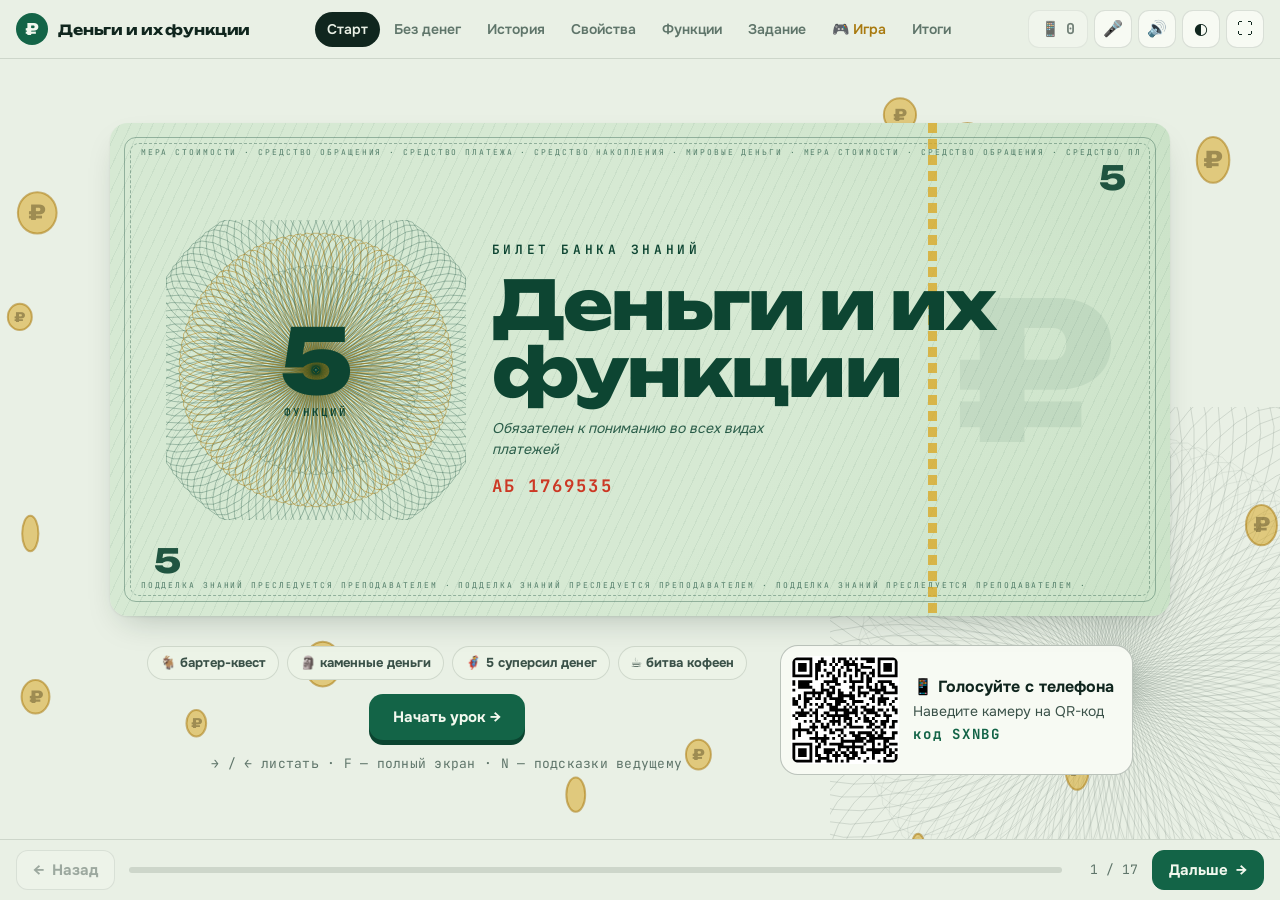
==== commit c5730580: "Coffee form: show the margin per cup as a sum Price − coffee = what each cup leaves, in three boxes;" ====
--- a/urok-dengi.html
+++ b/urok-dengi.html
@@ -941,14 +941,21 @@
 .cf-t em{font-style:normal;font-weight:600;color:var(--cf-muted)}
 .cf button{font:inherit;color:inherit;cursor:pointer;-webkit-tap-highlight-color:transparent}
 .cf button:disabled{cursor:not-allowed}
-.cf-note{margin:0;font-size:15px;line-height:1.35;color:var(--cf-muted)}
-.cf-note b{color:var(--cf-ink)}
-.cf-note b.bad{color:var(--cf-evil)}
+/* price − coffee = profit per cup */
+.cf-note{display:flex;align-items:stretch;gap:8px;padding:8px;border-radius:14px;background:var(--cf-bg2);border:1px solid var(--cf-line)}
+.cf-note>i{align-self:center;font-style:normal;font-weight:800;font-size:22px;color:var(--cf-muted)}
+.cf-m{flex:1 1 0;min-width:0;display:flex;flex-direction:column;align-items:center;justify-content:center;gap:1px;padding:6px 4px;border-radius:10px;text-align:center}
+.cf-m b{font-size:22px;font-weight:900;line-height:1.1;font-variant-numeric:tabular-nums;white-space:nowrap}
+.cf-m small{font-size:12px;font-weight:700;line-height:1.2;color:var(--cf-muted)}
+.cf-m.res{flex-grow:1.5;border:2px solid currentColor}
+.cf-m.res small{color:inherit}
+.cf-m.up{color:var(--cf-good);background:color-mix(in srgb,var(--cf-good) 14%,transparent)}
+.cf-m.zero{color:var(--cf-muted)}
+.cf-m.down{color:var(--cf-evil);background:color-mix(in srgb,var(--cf-evil) 14%,transparent)}
 /* up to 10 prices: 5 per row on a phone, one row when there is room */
 .cf-prices{display:grid;grid-template-columns:repeat(5,minmax(0,1fr));gap:6px}
 .cf .cf-p{display:flex;align-items:center;justify-content:center;padding:10px 2px;border-radius:12px;border:2px solid var(--cf-line);background:var(--cf-bg2);font-size:18px;font-weight:800;font-variant-numeric:tabular-nums;white-space:nowrap}
 .cf .cf-p.on{border-color:var(--cf-acc);background:color-mix(in srgb,var(--cf-acc) 18%,var(--cf-bg2))}
-/* ready answers: what this price earns if the rival goes cheaper, the same or dearer */
 /* cards: help for you / harm for the rival; each card spells out what it does */
 .cf-cards{display:grid;grid-template-columns:minmax(0,1fr);gap:10px}
 .cf-col{display:flex;flex-direction:column;gap:6px;min-width:0}
@@ -966,6 +973,12 @@
 @container (min-width:520px){
   .cf-prices{grid-template-columns:none;grid-auto-flow:column;grid-auto-columns:minmax(0,1fr)}
   .cf .cf-p{font-size:20px}
+  .cf-note{justify-content:center;gap:14px}
+  .cf-m{flex:0 0 auto;min-width:120px;padding:6px 18px}
+  .cf-m.res{flex-grow:0;min-width:200px}
+  .cf-m b{font-size:28px}
+  .cf-m small{font-size:14px}
+  .cf-note>i{font-size:28px}
   .cf-cards{grid-template-columns:repeat(2,minmax(0,1fr))}
 }
 </style>
@@ -1784,14 +1797,14 @@
     };
     const col = (good, title) => `<div class="cf-col ${good ? 'good' : 'evil'}"><span class="cf-g">${title}</span>${ids.filter(id => C.CARDS[id].good === good).map(card).join('')}</div>`;
     const left = o.price - unit;
-    const note = left > 0 ? `С каждой чашки останется <b>${left} ₽</b>: цена ${o.price} ₽ минус ${unit} ₽ на кофе`
-      : left === 0 ? `С чашки не останется <b>ничего</b>: цена ${o.price} ₽ и кофе обходится в ${unit} ₽`
-      : `Каждая чашка <b class="bad">в убыток на ${-left} ₽</b>: цена ${o.price} ₽, а кофе обходится в ${unit} ₽`;
+    /* price − coffee = what each cup leaves, as a sum the class can read from the back row */
+    const res = left > 0 ? ['up', `${left} ₽`, 'останется с чашки'] : left === 0 ? ['zero', '0 ₽', 'с чашки ничего'] : ['down', `−${-left} ₽`, 'убыток с чашки'];
+    const note = `<span class="cf-m"><b>${o.price} ₽</b><small>цена</small></span><i>−</i><span class="cf-m"><b>${unit} ₽</b><small>кофе</small></span><i>=</i><span class="cf-m res ${res[0]}"><b>${res[1]}</b><small>${res[2]}</small></span>`;
     host.innerHTML = `<div class="cf">
       <p class="cf-goal">Выберите <b>цену чашки</b>. Карту можно не брать.</p>
       <div class="cf-sec"><div class="cf-t"><i>1</i><span>Цена чашки <em>· сколько готовы платить покупатели, решайте сами</em></span></div>
         <div class="cf-prices">${C.PRICES.map(p => `<button type="button" class="cf-p ${p === o.price ? 'on' : ''}" data-p="${p}">${p} ₽</button>`).join('')}</div>
-        <p class="cf-note">${note}</p></div>
+        <div class="cf-note">${note}</div></div>
       <div class="cf-sec"><div class="cf-t"><i>2</i><span>Карта <em>· по желанию, каждая — один раз за игру</em></span></div>
         <div class="cf-cards">${col(true, 'Помощь себе')}${col(false, 'Пакость сопернику')}</div></div>
     </div>`;
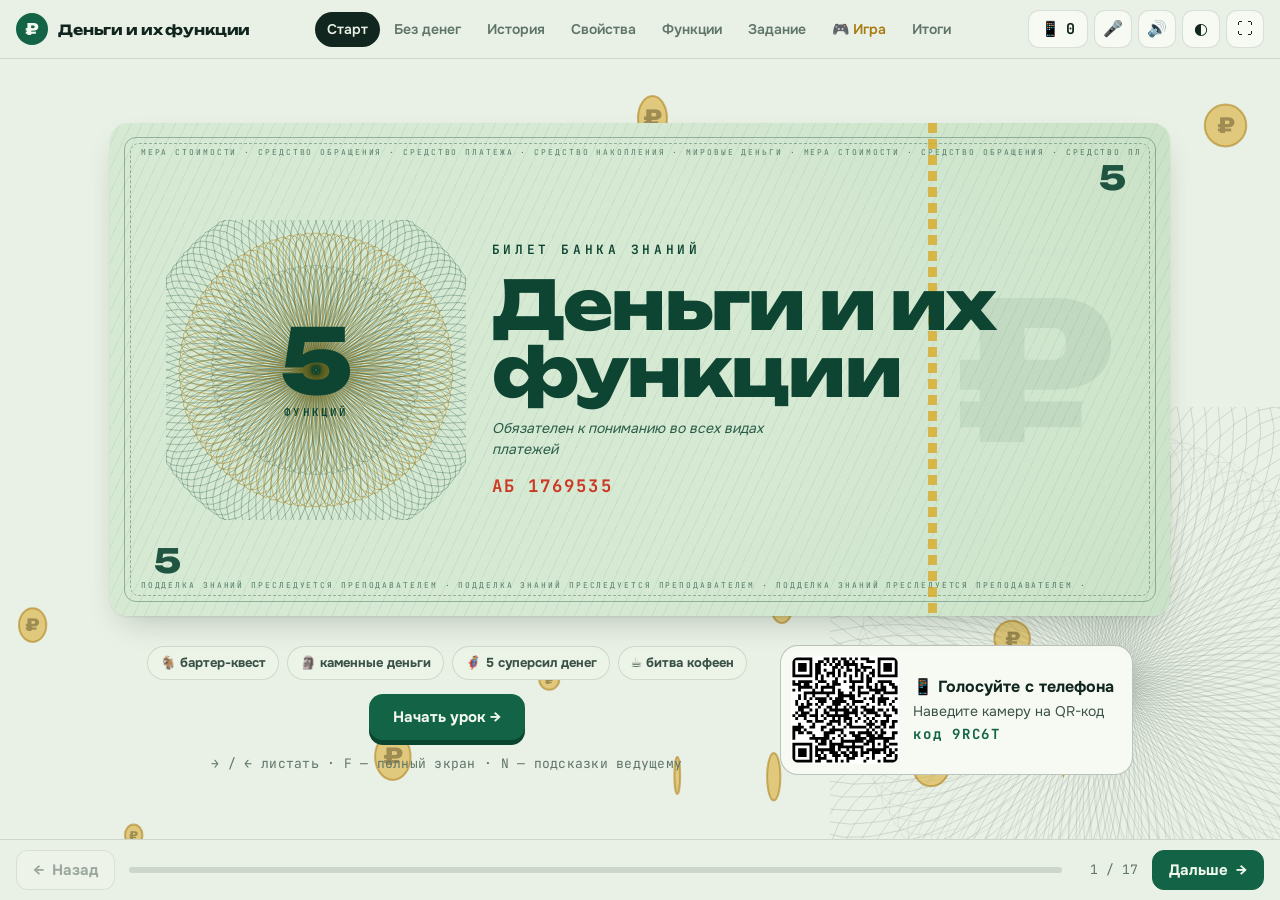
==== commit d03ce37d: "Presenter notes: the coffee game no longer shows ready answers Co-Authored-By: Claude Opus 5.5 <nore" ====
--- a/urok-dengi.html
+++ b/urok-dengi.html
@@ -1539,7 +1539,7 @@
       <aside class="notes"><ul>
         <li>Разделите группу на две команды. Каждая команда одним телефоном сканирует QR-код в игре (или открывает ссылку) и нажимает свою кофейню. Без телефонов решения можно ввести вручную на экране.</li>
         <li>Главное правило: <b>решения тайные</b>. Команда шепчется и отправляет решение со своего телефона.</li>
-        <li>Команде не нужно ничего считать: в окне решения под ценой сразу написано, сколько она заработает, если соперник поставит цену ниже, такую же или выше.</li>
+        <li>Готовых ответов нет: под ценой видно только, сколько останется с чашки. Сколько придёт людей и сколько они готовы платить, команды угадывают сами по новости. Если цена слишком высокая, к кофейне никто не придёт, и игра объяснит это после вскрытия.</li>
         <li>Вопрос для обсуждения после 2–3 раундов: почему, когда обе кофейни снижают цену, обе зарабатывают меньше? Это ценовая война.</li>
         <li>Если команды сбивают цену по 10 ₽ и дошли до дна, подскажите: иногда выгоднее резко поднять цену до потолка. Покупателей станет меньше, но с каждой чашки останется намного больше.</li>
         <li>После каждого раунда игра сама объясняет, что произошло. Зачитывайте эти пояснения вслух.</li>
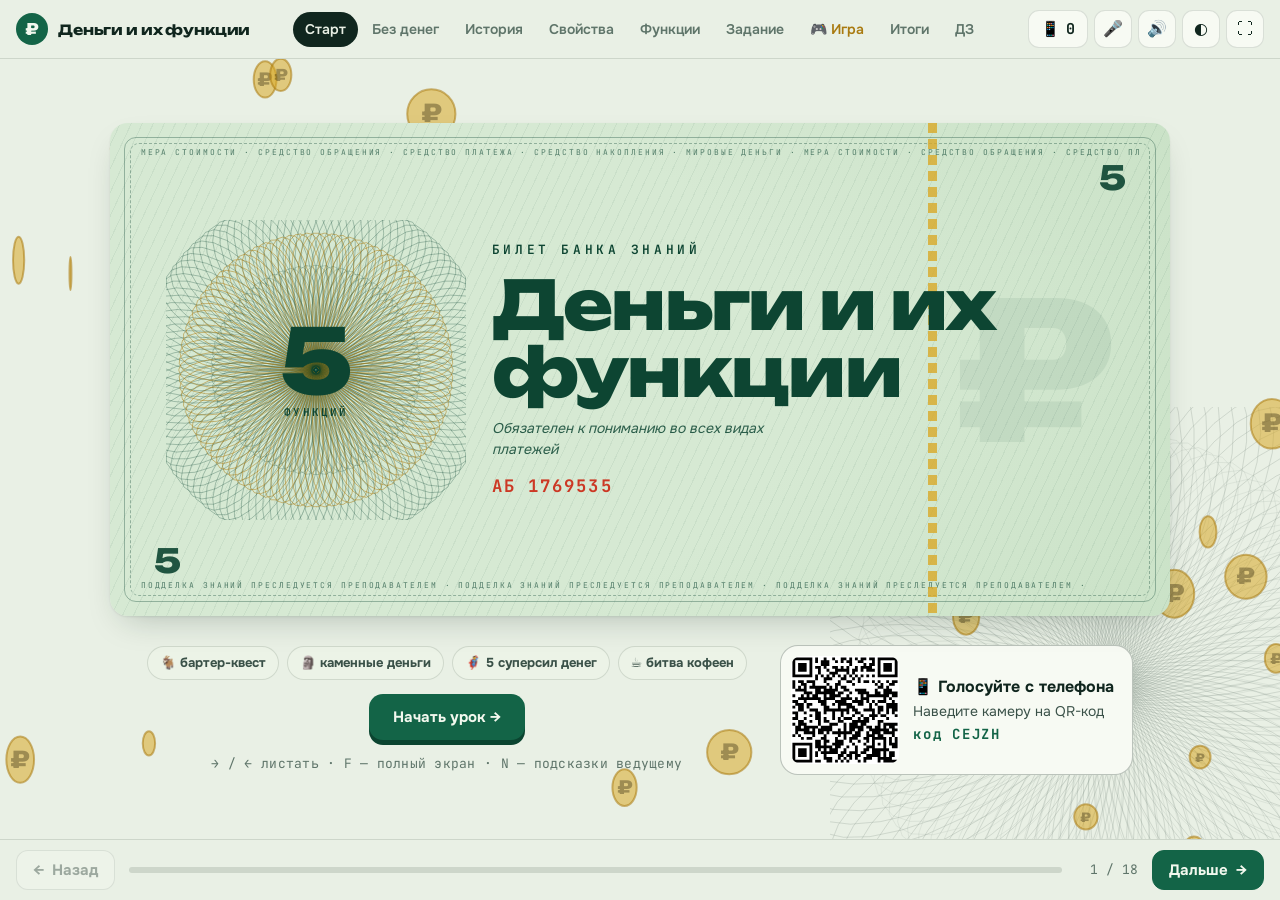
==== commit 8fbb8e24: "Add a homework slide at the end of the lesson The last slide gives the homework: a money diary (requ" ====
--- a/urok-dengi.html
+++ b/urok-dengi.html
@@ -931,6 +931,25 @@
 .over-h .trophy::before{content:"";position:absolute;z-index:-1;left:50%;top:50%;width:4.2em;height:4.2em;margin:-2.1em 0 0 -2.1em;border-radius:50%;background:repeating-conic-gradient(color-mix(in srgb,var(--g-gold) 40%,transparent) 0 9deg,transparent 9deg 18deg);-webkit-mask:radial-gradient(closest-side,#000 25%,transparent);mask:radial-gradient(closest-side,#000 25%,transparent);animation:spin 14s linear infinite}
 .over .res.win{animation:glow 2.2s ease-in-out infinite}
 @media (prefers-reduced-motion:reduce){.over-h .trophy::before,.over .res.win{animation:none}}
+
+/* ---------- homework slide ---------- */
+.hw{display:grid;grid-template-columns:minmax(0,1.45fr) minmax(0,1fr);gap:clamp(12px,1.4vw,22px);align-items:start}
+.hw-card{display:flex;flex-direction:column;gap:clamp(10px,1.3vh,16px)}
+.hw-card.must{border:2px solid var(--brand)}
+.hw-tag{align-self:flex-start;padding:5px 12px;border-radius:999px;font-family:var(--font-mono);font-size:12px;font-weight:700;letter-spacing:.12em;text-transform:uppercase;background:var(--brand);color:var(--on-brand)}
+.hw-card.extra .hw-tag{background:var(--surface-2);color:var(--ink-2);border:1px solid var(--line)}
+.hw-h{display:flex;align-items:center;gap:12px}
+.hw-h .e{font-size:clamp(34px,3vw,50px);line-height:1}
+.hw-h h3{font-size:clamp(21px,2vw,32px)}
+.hw-tabw{overflow-x:auto}
+.hw-tab{width:100%;border-collapse:collapse;font-size:clamp(14px,1.05vw,18px)}
+.hw-tab th{text-align:left;padding:6px 10px;border-bottom:2px solid var(--line);font-family:var(--font-mono);font-size:12px;font-weight:700;letter-spacing:.08em;text-transform:uppercase;color:var(--muted);white-space:nowrap}
+.hw-tab td{padding:8px 10px;border-bottom:1px solid var(--line)}
+.hw-tab td b{color:var(--c);white-space:nowrap}
+.hw-tab .more td{border-bottom:0;color:var(--muted);font-style:italic}
+.hw-funcs .chip{color:var(--c);border-color:color-mix(in srgb,var(--c) 35%,transparent);background:color-mix(in srgb,var(--c) 8%,transparent)}
+.hw-tip{padding:12px 16px;border-radius:14px;background:var(--surface-2);font-weight:600;color:var(--ink-2)}
+@media (max-width:900px){.hw{grid-template-columns:minmax(0,1fr)}}
 /* ---------- coffee order form (phone + presenter's manual entry); colours come from --cf-* set by the page ---------- */
 .cf{display:flex;flex-direction:column;gap:16px;color:var(--cf-ink);container-type:inline-size}
 .cf-goal{margin:0;padding:8px 14px;border-radius:12px;background:color-mix(in srgb,var(--cf-acc) 12%,transparent);font-size:16px;line-height:1.35}
@@ -995,6 +1014,7 @@
       <button data-go="quiz">Задание</button>
       <button data-go="game" class="game-pill">🎮 Игра</button>
       <button data-go="final">Итоги</button>
+      <button data-go="hw">ДЗ</button>
     </nav>
     <div class="tools">
       <button class="live-btn live-only" id="btnLive" title="Телефоны учеников (Q)" aria-label="Телефоны учеников">📱 <b id="liveCount">0</b></button>
@@ -1565,15 +1585,35 @@
         </div>
         <div class="final-q"><span class="e">🎤</span><p>Какая суперсила денег самая полезная лично вам? Голосуйте с телефона или поднимите руку, а 2–3 человека пусть объяснят свой выбор.</p></div>
         <div class="cta-row">
-          <button class="btn btn-primary" data-go="start">↺ К началу</button>
+          <button class="btn btn-primary" data-go="hw">📒 Домашнее задание →</button>
           <button class="btn btn-ghost" data-action="open-game">⚔️ Вернуться к игре</button>
-          <span class="hint">Спасибо за урок!</span>
         </div>
       </div>
       <aside class="notes"><ul>
         <li>Главная мысль: деньги работают, потому что все согласны их брать и им доверяют.</li>
         <li>Рефлексия: на телефонах появится голосование «какая суперсила самая полезная лично вам». Попросите 2–3 человек объяснить выбор.</li>
         <li>Пасхалка: серийный номер с первой купюры — <b>АБ 1769535</b>. Кто догадался, что значат цифры?</li>
+      </ul></aside>
+    </section>
+
+    <!-- Homework -->
+    <section class="slide" id="hw" data-sec="hw">
+      <div class="slide-inner">
+        <header class="slide-head">
+          <div class="kicker">Домашнее задание</div>
+          <h2>Найдите деньги в своей жизни</h2>
+        </header>
+        <div class="hw" id="hwBox"></div>
+        <div class="cta-row">
+          <span class="chip live-only">📱 Задание уже на ваших телефонах</span>
+          <button class="btn btn-ghost" data-go="start">↺ К началу</button>
+          <span class="hint">Спасибо за урок!</span>
+        </div>
+      </div>
+      <aside class="notes"><ul>
+        <li>Задание сразу появляется на телефонах учеников, переписывать его не нужно. На телефоне есть кнопка «Скопировать».</li>
+        <li>Разберите пример из таблицы: шаурма — заплатил и сразу получил, это средство обращения; отложил на подарок — средство накопления.</li>
+        <li>Задание по желанию связано с калькулятором инфляции из урока.</li>
       </ul></aside>
     </section>
   </main>
@@ -1738,6 +1778,16 @@
   { e:'🚄', at:'Китай', t:'Налоги попали в бюджет. Государство покупает в Китае новые поезда и платит юанями.', a:'world',
     x:'Деньги ушли в другую страну. Когда платят за границу, это мировые деньги.' }
 ];
+
+/* Домашнее задание: последний слайд, тот же текст уходит на телефоны */
+const HOMEWORK = {
+  must: { e:'📒', t:'Денежный дневник',
+    x:'Два дня записывайте свои покупки и платежи. Наберите пять: что, сколько и когда. Для каждой укажите, какую функцию выполнили деньги.',
+    ex:[['Шаурма на перемене', '250 ₽', 'пн', 'exchange'], ['Отложил на подарок маме', '500 ₽', 'вт', 'saving']] },
+  extra: { e:'👵', t:'Цены тогда и сейчас',
+    x:'Расспросите взрослого, сколько стоили хлеб или проезд 10–20 лет назад. Объясните разницу с помощью понятия «инфляция» в 5–7 предложениях.',
+    tip:'Вспомните калькулятор инфляции: со временем деньги «худеют».' }
+};
 /* ================= COFFEE BATTLE: shared rules (presenter + phones) ================= */
 const COFFEE = {
   START: 1000,
@@ -2124,7 +2174,7 @@
     case 'ArrowLeft': case 'PageUp': e.preventDefault(); Deck.prev(); break;
     case 'Space': case 'Enter': if (!onButton) { e.preventDefault(); Deck.next(); } break;
     case 'Home': Deck.goTo('start'); break;
-    case 'End': Deck.goTo('final'); break;
+    case 'End': Deck.goTo('hw'); break;
     case 'KeyF': UI.toggleFull(); break;
     case 'KeyN': UI.toggleNotes(); break;
     case 'KeyM': UI.toggleSound(); break;
@@ -4538,6 +4588,7 @@
 
   function compose() {
     if (typeof Game !== 'undefined' && Game.isOpen()) return { mode:'game', game: Game.pub() };
+    if (Deck.current === 'hw') return { mode:'hw', hw: Homework.pub() };
     const el = Polls.current(), p = el ? Polls.pub(el) : Polls.held();
     return p ? { mode:'poll', poll: p } : { mode:'idle' };
   }
@@ -5108,6 +5159,33 @@
     }
   };
   render();
+})();
+
+/* ---------- homework: the last slide; Homework.pub() is what the phones show ---------- */
+const Homework = (() => {
+  const H = HOMEWORK, F = FUNCS;
+  const fn = id => `${F[id].icon} ${F[id].name}`;
+  $('#hwBox').innerHTML = `
+    <div class="card hw-card must">
+      <span class="hw-tag">Обязательно для всех</span>
+      <div class="hw-h"><span class="e">${H.must.e}</span><h3>${H.must.t}</h3></div>
+      <p class="txt">${H.must.x}</p>
+      <div class="hw-tabw"><table class="hw-tab">
+        <thead><tr><th>Что</th><th>Сколько</th><th>Когда</th><th>Функция денег</th></tr></thead>
+        <tbody>${H.must.ex.map(([w, s, d, f]) => `<tr><td>${w}</td><td>${s}</td><td>${d}</td><td style="--c:${F[f].color}"><b>${fn(f)}</b></td></tr>`).join('')}
+          <tr class="more"><td colspan="4">…и ещё три своих</td></tr></tbody>
+      </table></div>
+      <div class="chips hw-funcs">${Object.values(F).map(f => `<span class="chip" style="--c:${f.color}">${f.icon} ${f.name}</span>`).join('')}</div>
+    </div>
+    <div class="card hw-card extra">
+      <span class="hw-tag">По желанию</span>
+      <div class="hw-h"><span class="e">${H.extra.e}</span><h3>${H.extra.t}</h3></div>
+      <p class="txt">${H.extra.x}</p>
+      <p class="hw-tip">💡 ${H.extra.tip}</p>
+    </div>`;
+  return {
+    pub: () => ({ must: { ...H.must, ex: H.must.ex.map(([w, s, d, f]) => [w, s, d, fn(f)]) }, extra: H.extra, funcs: Object.keys(F).map(fn) })
+  };
 })();
 /* ================= GAME: Битва кофеен ================= */
 const Game = (() => {
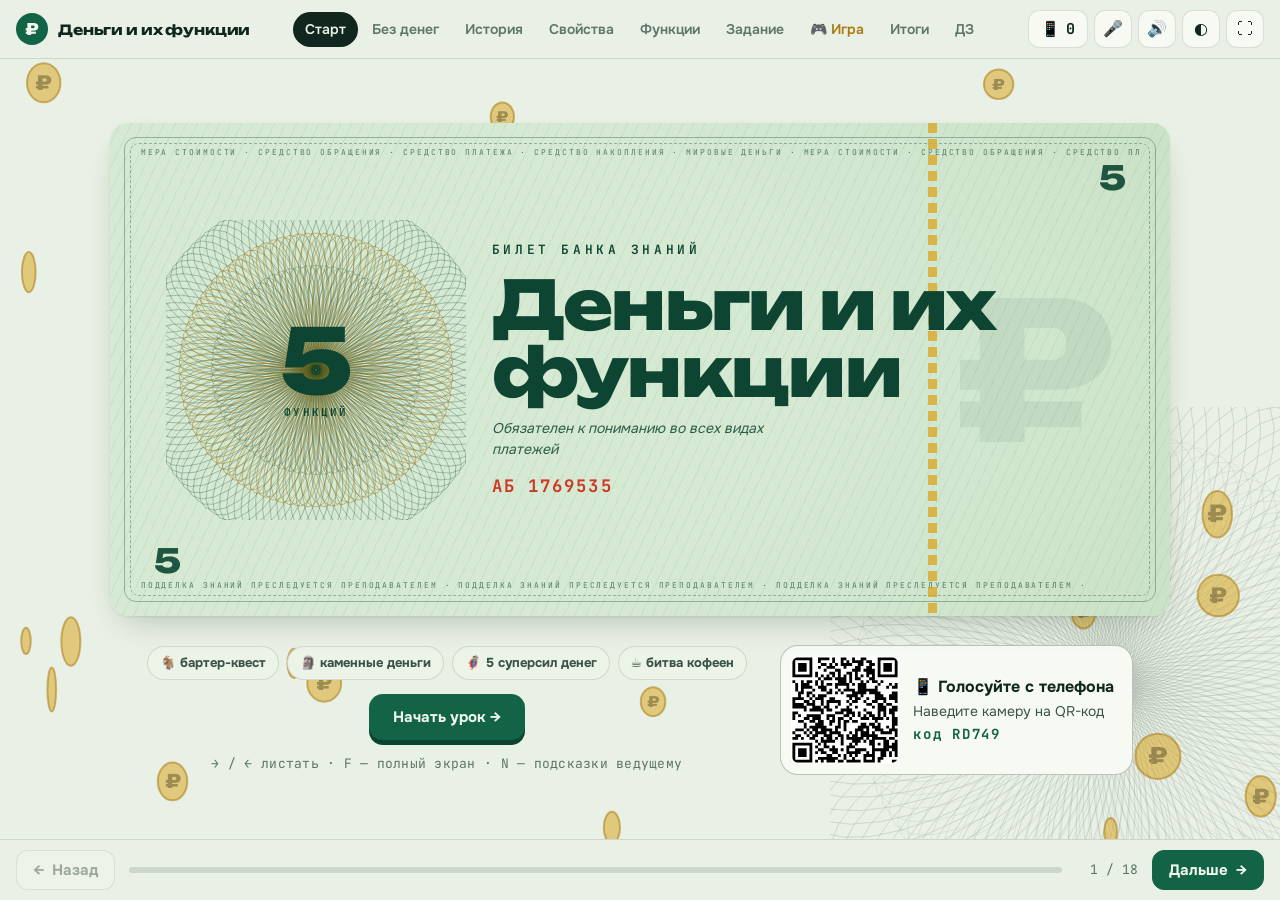
==== commit 9b65cb61: "Homework: keep both tasks on money and its functions The optional task is now to invent money for an" ====
--- a/urok-dengi.html
+++ b/urok-dengi.html
@@ -1613,7 +1613,7 @@
       <aside class="notes"><ul>
         <li>Задание сразу появляется на телефонах учеников, переписывать его не нужно. На телефоне есть кнопка «Скопировать».</li>
         <li>Разберите пример из таблицы: шаурма — заплатил и сразу получил, это средство обращения; отложил на подарок — средство накопления.</li>
-        <li>Задание по желанию связано с калькулятором инфляции из урока.</li>
+        <li>Оба задания только по теме урока: в первом ученики находят функции денег в своей жизни, во втором придумывают деньги и проверяют их по шести свойствам и пяти функциям.</li>
       </ul></aside>
     </section>
   </main>
@@ -1782,11 +1782,11 @@
 /* Домашнее задание: последний слайд, тот же текст уходит на телефоны */
 const HOMEWORK = {
   must: { e:'📒', t:'Денежный дневник',
-    x:'Два дня записывайте свои покупки и платежи. Наберите пять: что, сколько и когда. Для каждой укажите, какую функцию выполнили деньги.',
+    x:'Два дня записывайте, что вы делаете с деньгами: покупаете, копите, сравниваете цены, отдаёте долг. Наберите пять случаев и для каждого укажите функцию денег. Постарайтесь найти хотя бы три разные функции.',
     ex:[['Шаурма на перемене', '250 ₽', 'пн', 'exchange'], ['Отложил на подарок маме', '500 ₽', 'вт', 'saving']] },
-  extra: { e:'👵', t:'Цены тогда и сейчас',
-    x:'Расспросите взрослого, сколько стоили хлеб или проезд 10–20 лет назад. Объясните разницу с помощью понятия «инфляция» в 5–7 предложениях.',
-    tip:'Вспомните калькулятор инфляции: со временем деньги «худеют».' }
+  extra: { e:'🏝️', t:'Придумайте свои деньги',
+    x:'Вы живёте на необитаемом острове. Придумайте для его жителей деньги: из чего они сделаны и есть ли у них все шесть свойств денег. Объясните, как ваши деньги выполняют пять функций. 5–7 предложений или рисунок с подписями.',
+    tip:'Вспомните музей неудачных денег: чего не хватило хлебу, корове и какао-бобам?' }
 };
 /* ================= COFFEE BATTLE: shared rules (presenter + phones) ================= */
 const COFFEE = {
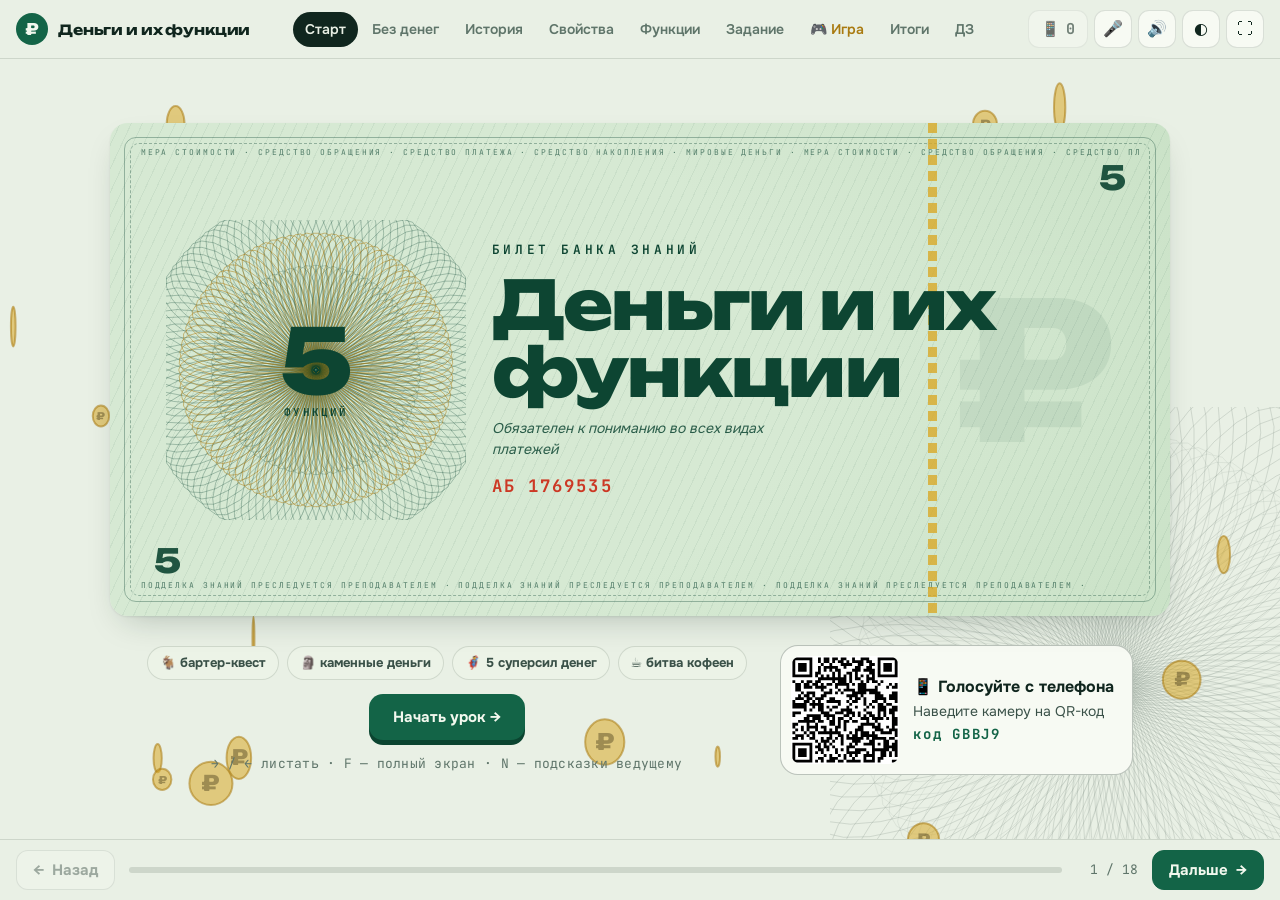
==== commit 5d6d8fdb: "Coffee game: cartoon-style effects for the reveal show and finale Sunburst backdrops, ink-outlined c" ====
--- a/urok-dengi.html
+++ b/urok-dengi.html
@@ -845,92 +845,156 @@
   *,*::before,*::after{animation-duration:.01ms!important;animation-iteration-count:1!important;transition-duration:.01ms!important}
 }
 
-/* ---------- coffee battle: the reveal show (prices face off, then each card's effect) ---------- */
-.fx{position:absolute;inset:0;z-index:55;overflow:hidden;cursor:pointer;background:radial-gradient(900px 560px at 50% 42%,var(--g-glow) 0%,transparent 70%),var(--g-bg);animation:fxIn .3s ease}
+/* ---------- coffee battle: the reveal show, drawn like a cartoon (sunburst, ink outlines, comic bursts) ---------- */
+.game,.fx{--ink:#16110E;--pow:#FFE14D;--pow-t:#F0302E}
+.fx{position:absolute;inset:0;z-index:55;overflow:hidden;cursor:pointer;background:#FFB300;animation:fxIn .25s ease}
 .fx.out{animation:fxOut .35s ease forwards;pointer-events:none}
 @keyframes fxIn{from{opacity:0}}
 @keyframes fxOut{to{opacity:0}}
 .fx-stage,.fx-scene{position:absolute;inset:0}
-.fx-skip{position:absolute;right:16px;bottom:16px;z-index:3;padding:8px 16px;border-radius:99px;border:1px solid var(--g-line);background:var(--g-panel);color:var(--g-muted);font:inherit;font-size:14px;font-weight:700;cursor:pointer}
-.fx-count{position:absolute;top:clamp(16px,5vh,44px);left:50%;transform:translateX(-50%);z-index:2;padding:6px 18px;border-radius:99px;background:var(--g-panel);border:1px solid var(--g-line);color:var(--g-gold);font-weight:800;font-size:clamp(14px,1.3vw,19px);letter-spacing:.06em;text-transform:uppercase;white-space:nowrap;animation:fxIn .35s ease}
+.fx-scene{--s1:#FFD23F;--s2:#FFB300;--cx:50%;isolation:isolate;background:var(--s2)}
+.fx-scene.on0{--cx:25%}
+.fx-scene.on1{--cx:75%}
+/* sunburst rays + halftone dots + vignette */
+.fx-scene::before{content:"";position:absolute;z-index:-2;left:var(--cx);top:50%;width:230vmax;height:230vmax;margin:-115vmax 0 0 -115vmax;background:repeating-conic-gradient(var(--s1) 0 7.5deg,var(--s2) 7.5deg 15deg);animation:spin 50s linear infinite}
+.fx-scene::after{content:"";position:absolute;z-index:-1;inset:0;pointer-events:none;background:radial-gradient(circle at var(--cx) 50%,rgba(255,255,255,.55),transparent 34%),radial-gradient(circle at var(--cx) 50%,transparent 45%,rgba(22,17,14,.42) 100%),radial-gradient(rgba(22,17,14,.13) 24%,transparent 27%) 0 0/16px 16px}
+.fx-ad{--s1:#FFE45C;--s2:#FFB300}
+.fx-discount{--s1:#7ADFFF;--s2:#1EA7E1}
+.fx-rumor{--s1:#C9A4FF;--s2:#8E5CF0}
+.fx-tax{--s1:#FF8A7A;--s2:#E5412E}
+.fx-power{--s1:#4A4F86;--s2:#2A2D52}
+.fx-block,.fx-shield{--s1:#7EF0A6;--s2:#22B862}
+.fx-drum{--s1:#FFC861;--s2:#FF8A00}
+/* comic labels */
+.fx-skip{position:absolute;right:16px;bottom:16px;z-index:6;padding:8px 18px;border-radius:14px;border:3px solid var(--ink);background:#fff;color:var(--ink);font:inherit;font-size:14px;font-weight:800;box-shadow:4px 4px 0 var(--ink);cursor:pointer}
+.fx-count{position:absolute;top:clamp(14px,4.5vh,40px);left:50%;z-index:5;padding:8px 22px;border-radius:14px;border:4px solid var(--ink);background:#FFF27A;color:var(--ink);box-shadow:6px 6px 0 var(--ink);font-family:var(--font-display);font-weight:800;font-size:clamp(14px,1.4vw,21px);letter-spacing:.04em;text-transform:uppercase;white-space:nowrap;transform:translateX(-50%) rotate(-2deg);animation:tagIn .45s cubic-bezier(.2,1.6,.4,1) backwards}
+@keyframes tagIn{from{transform:translateX(-50%) rotate(-12deg) scale(.3);opacity:0}}
+.fx-cap{position:absolute;z-index:5;left:50%;bottom:clamp(30px,7vh,76px);width:min(980px,calc(100% - 40px));display:flex;flex-direction:column;align-items:center;gap:4px;padding:clamp(12px,1.8vh,20px) clamp(16px,2vw,30px);text-align:center;background:#fff;border:5px solid var(--ink);border-radius:22px;box-shadow:10px 10px 0 var(--ink);transform:translateX(-50%) rotate(-1.2deg);animation:capIn .5s cubic-bezier(.2,1.5,.4,1) .2s backwards}
+@keyframes capIn{from{transform:translate(-50%,60px) rotate(4deg) scale(.7);opacity:0}}
+.fx-cap b{font-family:var(--font-display);font-weight:900;font-size:clamp(28px,3.8vw,56px);line-height:1.1;color:#FF8A00;-webkit-text-stroke:3px var(--ink);paint-order:stroke fill;text-shadow:3px 3px 0 var(--ink)}
+.fx-cap span{font-size:clamp(17px,1.8vw,27px);font-weight:800;color:var(--ink);text-wrap:balance}
+.fx-cap.good b{color:#2BD67B}
+.fx-cap.evil b{color:#B36BFF}
+/* sticker outline on the main pictures */
+.fx-big{position:relative;z-index:1;font-size:clamp(100px,19vh,200px);line-height:1;filter:drop-shadow(5px 0 0 #fff) drop-shadow(-5px 0 0 #fff) drop-shadow(0 5px 0 #fff) drop-shadow(0 -5px 0 #fff) drop-shadow(8px 10px 0 rgba(22,17,14,.9));animation:boing .75s cubic-bezier(.3,1.3,.5,1) backwards}
+.fx-p,.fx-roach,.fx-money,.fx-walk,.fx-truck,.fx-missile,.fx-bolt{filter:drop-shadow(0 0 1.5px #fff) drop-shadow(0 0 1.5px #fff) drop-shadow(4px 5px 0 rgba(22,17,14,.75))}
+@keyframes boing{0%{transform:scale(0)}35%{transform:scale(1.3,.75)}52%{transform:scale(.82,1.22)}68%{transform:scale(1.1,.92)}84%{transform:scale(.96,1.04)}100%{transform:none}}
+@keyframes quake{0%,100%{transform:none}15%{transform:translate(-14px,8px) rotate(-1deg)}30%{transform:translate(12px,-10px) rotate(1deg)}45%{transform:translate(-9px,-6px)}60%{transform:translate(8px,7px)}80%{transform:translate(-4px,2px)}}
+/* POW! burst with a word inside */
+.fx-pow{--pw:clamp(190px,22vw,330px);position:absolute;z-index:4;top:var(--py,8%);left:var(--px,50%);width:var(--pw);margin-left:calc(var(--pw) / -2);aspect-ratio:128/104;display:grid;place-items:center;animation:powIn .55s cubic-bezier(.2,1.7,.4,1) var(--pd,.3s) backwards,powWig 1.1s ease-in-out calc(var(--pd,.3s) + .55s) infinite}
+.fx-pow svg{position:absolute;inset:0;width:100%;height:100%;overflow:visible;filter:drop-shadow(7px 8px 0 var(--ink))}
+.fx-pow path{fill:var(--pf,var(--pow));stroke:var(--ink);stroke-width:4;stroke-linejoin:round}
+.fx-pow b{position:relative;padding:0 8%;font-family:var(--font-display);font-weight:900;font-size:calc(var(--pw) * var(--fs,.15));line-height:1;letter-spacing:-.01em;text-align:center;white-space:nowrap;color:var(--pt,var(--pow-t));-webkit-text-stroke:calc(var(--pw) * .016) var(--ink);paint-order:stroke fill;text-shadow:3px 4px 0 var(--ink);transform:rotate(-8deg)}
+@keyframes powIn{0%{transform:scale(0) rotate(-35deg)}60%{transform:scale(1.18) rotate(6deg)}100%{transform:rotate(-4deg)}}
+@keyframes powWig{0%,100%{transform:rotate(-4deg) scale(1)}50%{transform:rotate(3deg) scale(1.05)}}
+.on0 .fx-pow{--px:35%}
+.on1 .fx-pow{--px:65%}
+/* white cartoon clouds of dust and smoke */
+.fx-puff{position:absolute;z-index:3;left:var(--x);top:var(--y);width:var(--s,140px);margin:calc(var(--s,140px) * -.35) 0 0 calc(var(--s,140px) / -2);aspect-ratio:10/7;animation:puff .9s ease-out var(--d,0s) both}
+.fx-puff svg{width:100%;height:100%;overflow:visible}
+@keyframes puff{0%{transform:scale(0);opacity:1}35%{transform:scale(1.1);opacity:1}100%{transform:scale(1.45) translateY(-12%);opacity:0}}
+/* twinkling stars */
+.fx-star{position:absolute;z-index:3;left:var(--x);top:var(--y);width:var(--s,46px);aspect-ratio:1;margin:calc(var(--s,46px) / -2) 0 0 calc(var(--s,46px) / -2);animation:twinkle 1.1s ease-in-out var(--d,0s) infinite backwards}
+.fx-star svg{width:100%;height:100%;overflow:visible}
+@keyframes twinkle{0%,100%{transform:scale(0) rotate(0)}45%{transform:scale(1) rotate(45deg)}70%{transform:scale(.8) rotate(70deg)}}
+/* manga focus lines */
+.fx-speed{position:absolute;z-index:0;inset:-10%;pointer-events:none;background:repeating-conic-gradient(from 0deg at var(--cx,50%) 50%,rgba(255,255,255,.75) 0 .9deg,transparent .9deg 5deg);-webkit-mask:radial-gradient(circle at var(--cx,50%) 50%,transparent 26%,#000 62%);mask:radial-gradient(circle at var(--cx,50%) 50%,transparent 26%,#000 62%);animation:speed .18s steps(2) infinite}
+@keyframes speed{to{transform:rotate(2.5deg)}}
 .fx-side{position:absolute;top:0;bottom:0;width:50%;display:grid;place-items:center;overflow:hidden}
 .fx-side.s0{left:0}
 .fx-side.s1{right:0}
-.fx-side::before{content:"";position:absolute;inset:0;background:radial-gradient(closest-side,color-mix(in srgb,var(--tc) 26%,transparent),transparent);animation:fxIn .4s ease}
-.fx-big{position:relative;z-index:1;font-size:clamp(90px,17vh,180px);line-height:1;animation:pop .45s cubic-bezier(.2,1.5,.4,1) backwards}
-.fx-cap{position:absolute;z-index:2;left:50%;bottom:clamp(36px,9vh,90px);transform:translateX(-50%);width:min(980px,calc(100% - 32px));display:flex;flex-direction:column;align-items:center;gap:6px;text-align:center;animation:capIn .45s cubic-bezier(.2,.8,.2,1) .2s backwards}
-@keyframes capIn{from{transform:translate(-50%,30px);opacity:0}}
-.fx-cap b{font-family:var(--font-display);font-weight:800;font-size:clamp(30px,4.2vw,60px);line-height:1.1;color:var(--g-ink)}
-.fx-cap span{font-size:clamp(18px,1.9vw,28px);font-weight:700;color:var(--g-ink);text-wrap:balance}
-.fx-cap.good b{color:var(--g-ok)}
-.fx-cap.evil b{color:var(--g-evil)}
-/* prices face off */
-.fx-vs{position:absolute;inset:0;display:grid;grid-template-columns:minmax(0,1fr) auto minmax(0,1fr);align-items:center;gap:clamp(12px,3vw,48px);padding:0 clamp(16px,5vw,90px)}
-.fx-team{display:flex;flex-direction:column;align-items:center;gap:8px;min-width:0;padding:clamp(18px,3vw,40px);border-radius:28px;background:var(--g-panel);border:3px solid var(--tc);box-shadow:0 0 70px -12px var(--tc)}
-.fx-team.t0{animation:fromL .55s cubic-bezier(.2,.9,.3,1.2) backwards}
-.fx-team.t1{animation:fromR .55s cubic-bezier(.2,.9,.3,1.2) backwards}
-@keyframes fromL{from{transform:translateX(-120%) rotate(-8deg);opacity:0}}
-@keyframes fromR{from{transform:translateX(120%) rotate(8deg);opacity:0}}
-.fx-team span{font-size:clamp(50px,9vh,96px);line-height:1}
-.fx-team b{font-family:var(--font-display);font-size:clamp(20px,2.4vw,34px);color:var(--tc);text-align:center;overflow-wrap:anywhere}
-.fx-team em{font-style:normal;font-family:var(--font-display);font-weight:800;font-size:clamp(48px,7vw,112px);line-height:1;color:var(--g-ink);white-space:nowrap;animation:flipIn .5s ease .7s backwards}
-.fx-x{font-family:var(--font-display);font-weight:800;font-size:clamp(40px,5vw,84px);color:var(--g-gold);text-shadow:0 0 34px var(--g-gold);animation:vsPop .5s cubic-bezier(.2,1.6,.4,1) .4s backwards}
-@keyframes vsPop{from{transform:scale(3) rotate(-20deg);opacity:0}}
+/* prices face off: two team colours split by a lightning bolt */
+.fx-vsrow{position:absolute;inset:0;display:grid;grid-template-columns:minmax(0,1fr) auto minmax(0,1fr);align-items:center;gap:clamp(12px,3vw,48px);padding:0 clamp(16px,5vw,90px)}
+.fx-scene.fx-vs::before{left:50%;width:auto;height:auto;inset:0;margin:0;background:repeating-linear-gradient(-60deg,rgba(255,255,255,.16) 0 18px,transparent 18px 40px),linear-gradient(90deg,var(--team-a) 0 50%,var(--team-b) 50% 100%);animation:none}
+.fx-scene.fx-vs::after{background:radial-gradient(circle at 50% 50%,transparent 45%,rgba(22,17,14,.4) 100%),radial-gradient(rgba(22,17,14,.13) 24%,transparent 27%) 0 0/16px 16px}
+.fx-bolt-split{position:absolute;z-index:1;left:50%;top:-4%;height:108%;width:clamp(80px,9vw,140px);margin-left:calc(clamp(80px,9vw,140px) / -2);overflow:visible;animation:boltIn .3s steps(3) .25s backwards}
+@keyframes boltIn{from{opacity:0;transform:scaleY(.2)}}
+.fx-team{position:relative;z-index:2;display:flex;flex-direction:column;align-items:center;gap:6px;min-width:0;padding:clamp(16px,2.6vw,36px);border-radius:26px;background:#fff;border:6px solid var(--ink);box-shadow:12px 12px 0 var(--ink);color:var(--ink)}
+.fx-team.t0{transform:rotate(-3deg);animation:fromL .6s cubic-bezier(.2,1.5,.4,1) backwards}
+.fx-team.t1{transform:rotate(3deg);animation:fromR .6s cubic-bezier(.2,1.5,.4,1) backwards}
+@keyframes fromL{from{transform:translateX(-130%) rotate(-25deg)}}
+@keyframes fromR{from{transform:translateX(130%) rotate(25deg)}}
+.fx-team span{font-size:clamp(54px,10vh,104px);line-height:1;filter:drop-shadow(4px 5px 0 rgba(22,17,14,.35))}
+.fx-team b{font-family:var(--font-display);font-weight:900;font-size:clamp(20px,2.4vw,34px);color:var(--tc);-webkit-text-stroke:2px var(--ink);paint-order:stroke fill;text-align:center;overflow-wrap:anywhere}
+.fx-team em{font-style:normal;font-family:var(--font-display);font-weight:900;font-size:clamp(50px,7vw,116px);line-height:1;color:var(--ink);white-space:nowrap;animation:boing .7s cubic-bezier(.3,1.3,.5,1) .75s backwards}
+.fx-vs .fx-pow{--pw:clamp(150px,15vw,230px);position:relative;z-index:3;top:auto;left:auto;margin:0;--pf:#F0302E;--pt:#FFE14D;--pd:.45s}
+.fx-vs .fx-pow b{--fs:.3!important}
 /* advertising: the megaphone shouts, people come running */
-.fx-ring{position:absolute;left:50%;top:50%;width:170px;height:170px;margin:-85px 0 0 -85px;border-radius:50%;border:5px solid var(--tc);opacity:0;animation:ring 1.3s ease-out var(--d,0s) infinite}
-.fx-ring.flash{border-color:#fff;animation:ring .7s ease-out .55s 1 forwards}
+.fx-ring{position:absolute;left:50%;top:50%;width:170px;height:170px;margin:-85px 0 0 -85px;border-radius:50%;border:7px solid #fff;box-shadow:0 0 0 3px var(--ink),inset 0 0 0 3px var(--ink);opacity:0;animation:ring 1.3s ease-out var(--d,0s) infinite}
+.fx-ring.flash{animation:ring .7s ease-out .55s 1 forwards}
 @keyframes ring{from{transform:scale(.4);opacity:1}to{transform:scale(3.2);opacity:0}}
-.fx-shout{animation:pop .45s cubic-bezier(.2,1.5,.4,1),wobble .28s ease-in-out .45s 5}
-@keyframes wobble{50%{transform:rotate(-12deg) scale(1.08)}}
-.fx-p{position:absolute;left:50%;top:50%;z-index:1;margin:-.5em 0 0 -.5em;font-style:normal;font-size:clamp(28px,5vh,46px);line-height:1;transform:translate(var(--x1),var(--y1));animation:comeIn .9s cubic-bezier(.3,.7,.3,1) var(--d) backwards}
+.fx-shout{animation:boing .75s cubic-bezier(.3,1.3,.5,1),wobble .26s ease-in-out .75s 5}
+@keyframes wobble{50%{transform:rotate(-14deg) scale(1.12)}}
+.fx-p{position:absolute;left:50%;top:50%;z-index:2;margin:-.5em 0 0 -.5em;font-style:normal;font-size:clamp(30px,5.5vh,50px);line-height:1;transform:translate(var(--x1),var(--y1));animation:comeIn .9s cubic-bezier(.3,1.4,.4,1) var(--d) backwards}
 @keyframes comeIn{from{transform:translate(var(--x0),var(--y0)) scale(.6);opacity:0}}
 /* discount: a supply truck drives in */
-.fx-truck{position:absolute;top:36%;z-index:1;font-size:clamp(100px,17vh,180px);line-height:1}
-.fx-truck::after{content:"💨";position:absolute;left:100%;bottom:0;font-size:.45em;opacity:.8}
-.fx-truck.go0{left:105%;animation:driveL 1.3s cubic-bezier(.25,.7,.3,1) forwards}
-.fx-truck.go1{left:-25%;transform:scaleX(-1);animation:driveR 1.3s cubic-bezier(.25,.7,.3,1) forwards}
-@keyframes driveL{to{left:14%}}
-@keyframes driveR{to{left:64%}}
-.fx-tag{position:relative;z-index:2;margin-top:-34vh;padding:.15em .5em;border-radius:16px;background:var(--g-ok);color:var(--g-bg);font-family:var(--font-display);font-weight:800;font-size:clamp(36px,5vw,72px);animation:stampIn .45s cubic-bezier(.3,1.4,.5,1) 1.15s backwards}
+.fx-truck{position:absolute;top:38%;z-index:2;font-size:clamp(110px,19vh,200px);line-height:1}
+.fx-truck.go0{left:105%;animation:driveL 1.2s cubic-bezier(.25,.7,.3,1.15) forwards}
+.fx-truck.go1{left:-25%;transform:scaleX(-1);animation:driveR 1.2s cubic-bezier(.25,.7,.3,1.15) forwards}
+@keyframes driveL{to{left:13%}}
+@keyframes driveR{to{left:63%}}
+.fx-tag{position:relative;z-index:3;margin-top:-30vh;padding:.12em .5em;border-radius:18px;border:5px solid var(--ink);background:#2BD67B;color:#fff;box-shadow:8px 8px 0 var(--ink);font-family:var(--font-display);font-weight:900;font-size:clamp(40px,5.4vw,80px);-webkit-text-stroke:3px var(--ink);paint-order:stroke fill;transform:rotate(-6deg);animation:stampIn .5s cubic-bezier(.3,1.6,.5,1) 1.1s backwards}
+.fx-discount .fx-pow{--py:16%}
+.fx-discount.on0 .fx-pow{--px:57%}
+.fx-discount.on1 .fx-pow{--px:43%}
 /* rumor: cockroaches everywhere, buyers walk away */
-.fx-roach{position:absolute;top:var(--y);left:-12%;z-index:1;font-style:normal;font-size:clamp(30px,5.5vh,56px);line-height:1;transform:rotate(var(--r));animation:scurry var(--t) linear var(--d) both}
+.fx-roach{position:absolute;top:var(--y);left:-12%;z-index:2;font-style:normal;font-size:clamp(34px,6vh,60px);line-height:1;transform:rotate(var(--r));animation:scurry var(--t) linear var(--d) both}
 @keyframes scurry{to{left:108%}}
-.fx-walk{position:absolute;top:58%;z-index:2;display:flex;gap:2px;font-size:clamp(28px,5vh,46px);line-height:1;animation:1.3s ease-in-out .8s both}
-.fx-walk i{font-style:normal;display:inline-block}
+.fx-walk{position:absolute;top:60%;z-index:3;display:flex;gap:2px;font-size:clamp(30px,5.5vh,50px);line-height:1;animation:1.3s ease-in-out .8s both}
+.fx-walk i{font-style:normal;display:inline-block;animation:hop .3s ease-in-out infinite alternate}
+.fx-walk i:nth-child(2n){animation-delay:.15s}
+@keyframes hop{to{translate:0 -8px}}
 .fx-walk.w0{left:16%;animation-name:walkR}
 .fx-walk.w0 i{transform:scaleX(-1)}
 .fx-walk.w1{left:60%;animation-name:walkL}
 @keyframes walkR{to{left:62%}}
 @keyframes walkL{to{left:16%}}
 /* tax: the inspector's stamp slams down, money flies away */
-.fx-stamp{position:relative;z-index:1;padding:.2em .55em;border:6px solid var(--g-bad);border-radius:16px;color:var(--g-bad);background:color-mix(in srgb,var(--g-bad) 12%,transparent);font-family:var(--font-display);font-weight:800;font-size:clamp(30px,4.4vw,68px);line-height:1.05;text-align:center;transform:rotate(-12deg);animation:slam .45s cubic-bezier(.3,1.4,.5,1) .3s backwards}
-@keyframes slam{from{transform:scale(2.6) rotate(-24deg);opacity:0}}
-.fx-tax .fx-side{animation:shake .45s ease .7s}
-.fx-money{position:absolute;left:50%;top:55%;z-index:2;font-style:normal;font-size:clamp(30px,5vh,48px);animation:flyUp 1.3s ease-out var(--d) both}
+.fx-stamp{position:relative;z-index:2;padding:.25em .6em;border:7px solid #E5262B;outline:4px solid var(--ink);outline-offset:3px;border-radius:18px;color:#E5262B;background:#fff;box-shadow:12px 12px 0 var(--ink);font-family:var(--font-display);font-weight:900;font-size:clamp(24px,3.3vw,52px);line-height:1.05;text-align:center;transform:rotate(-12deg);animation:slam .4s cubic-bezier(.3,1.5,.5,1) .3s backwards}
+@keyframes slam{from{transform:scale(3) rotate(-28deg);opacity:0}}
+.fx-tax .fx-side{animation:quake .5s ease .62s}
+.fx-money{position:absolute;left:50%;top:55%;z-index:3;font-style:normal;font-size:clamp(34px,5.5vh,54px);animation:flyUp 1.3s ease-out var(--d) both}
 @keyframes flyUp{from{transform:translate(0,0);opacity:0}15%{opacity:1}to{transform:translate(var(--x),-58vh) rotate(var(--r));opacity:0}}
 /* power cut: the lights flicker and go out */
-.fx-power .fx-side::after{content:"";position:absolute;inset:0;background:#000;animation:blackout 1.5s steps(1) .2s both}
-@keyframes blackout{0%{opacity:0}12%{opacity:.9}20%{opacity:.15}28%{opacity:.95}36%{opacity:.3}46%,100%{opacity:.9}}
-.fx-bulb{z-index:2;animation:pop .45s cubic-bezier(.2,1.5,.4,1),bulbOff 1.5s steps(1) .2s forwards}
-@keyframes bulbOff{12%{filter:brightness(.3)}20%{filter:none}28%,100%{filter:grayscale(1) brightness(.35)}}
-.fx-bolt{position:absolute;left:58%;top:30%;z-index:3;font-style:normal;font-size:clamp(50px,9vh,90px);animation:zap .9s steps(2) .2s 2 both}
+.fx-power .fx-side::after{content:"";position:absolute;inset:0;background:#05040A;animation:blackout 1.5s steps(1) .2s both}
+@keyframes blackout{0%{opacity:0}12%{opacity:.9}20%{opacity:.15}28%{opacity:.95}36%{opacity:.3}46%,100%{opacity:.82}}
+.fx-bulb{z-index:2;animation:boing .75s cubic-bezier(.3,1.3,.5,1),bulbOff 1.5s steps(1) .2s forwards}
+@keyframes bulbOff{12%{opacity:.4}20%{opacity:1}28%,100%{opacity:.55}}
+.fx-bolt{position:absolute;left:56%;top:26%;z-index:3;font-style:normal;font-size:clamp(60px,11vh,110px);animation:zap .9s steps(2) .2s 2 both}
 @keyframes zap{0%{opacity:1;transform:scale(1.3) rotate(-10deg)}50%{opacity:0}100%{opacity:1;transform:scale(.9) rotate(8deg)}}
+.fx-power .fx-pow{--pf:#FFF27A;--pt:#2A2D52;--pd:.45s}
 /* guard: a harm card flies in and bounces off the shield */
-.fx-guard{filter:drop-shadow(0 0 30px color-mix(in srgb,var(--tc) 80%,transparent));animation:pop .45s cubic-bezier(.2,1.5,.4,1) .3s backwards,pulse 1s ease-in-out .8s infinite}
-.fx-missile{position:absolute;top:38%;z-index:3;font-size:clamp(70px,12vh,130px);line-height:1;animation:1.5s cubic-bezier(.45,0,.55,1) forwards}
+.fx-guard{animation:boing .75s cubic-bezier(.3,1.3,.5,1) .3s backwards,pulse .9s ease-in-out 1.05s infinite}
+.fx-missile{position:absolute;top:38%;z-index:3;font-size:clamp(80px,13vh,140px);line-height:1;animation:1.5s cubic-bezier(.45,0,.55,1) forwards}
 .fx-missile.m0{left:80%;animation-name:hitL}
 .fx-missile.m1{left:10%;animation-name:hitR}
 @keyframes hitL{40%{left:30%;top:38%;transform:rotate(-15deg)}100%{left:95%;top:-25%;transform:rotate(600deg) scale(.4);opacity:0}}
 @keyframes hitR{40%{left:58%;top:38%;transform:rotate(15deg)}100%{left:-5%;top:-25%;transform:rotate(-600deg) scale(.4);opacity:0}}
+.fx-block .fx-side{animation:quake .4s ease .6s}
 /* the final drumroll */
-.fx-drum{position:absolute;inset:0;display:grid;place-items:center}
-.fx-drum .fx-big{animation:pop .45s cubic-bezier(.2,1.5,.4,1),drumHit .12s ease-in-out .45s infinite}
-@keyframes drumHit{50%{transform:scale(1.06) rotate(-3deg)}}
-/* final screen: light rays behind the trophy, the winners glow */
-.over-h .trophy{position:relative;isolation:isolate}
-.over-h .trophy::before{content:"";position:absolute;z-index:-1;left:50%;top:50%;width:4.2em;height:4.2em;margin:-2.1em 0 0 -2.1em;border-radius:50%;background:repeating-conic-gradient(color-mix(in srgb,var(--g-gold) 40%,transparent) 0 9deg,transparent 9deg 18deg);-webkit-mask:radial-gradient(closest-side,#000 25%,transparent);mask:radial-gradient(closest-side,#000 25%,transparent);animation:spin 14s linear infinite}
+.fx-drumset{position:absolute;inset:0;display:grid;place-items:center;padding-top:8vh}
+.fx-drumset .fx-big{font-size:clamp(130px,25vh,250px)}
+.fx-drumset .fx-big{animation:boing .75s cubic-bezier(.3,1.3,.5,1),drumHit .12s ease-in-out .75s infinite}
+@keyframes drumHit{50%{transform:scale(1.07,.94) rotate(-3deg)}}
+.fx-drum .fx-pow{--py:2%}
+.fx-drum .fx-pow.p2{--px:76%;--py:22%;--pw:clamp(150px,16vw,240px);--pf:#fff;--pd:.9s}
+.fx-drum .fx-pow.p1{--px:24%;--py:22%;--pw:clamp(150px,16vw,240px);--pf:#7ADFFF;--pd:.5s}
+/* round won: a comic burst on the winning card */
+.res{position:relative}
+.res-pow{--pw:clamp(130px,12vw,190px);top:22%;left:auto;right:-6px;margin:0;--pd:0s;pointer-events:none}
+.res .fx-star{--s:34px}
+/* final screen: cartoon rays behind the trophy, the winners glow */
+.over-h{position:relative}
+.over-h h1{position:relative;z-index:1}
+.over-h .trophy{position:relative;isolation:isolate;filter:drop-shadow(4px 0 0 #fff) drop-shadow(-4px 0 0 #fff) drop-shadow(0 4px 0 #fff) drop-shadow(0 -4px 0 #fff) drop-shadow(6px 8px 0 rgba(0,0,0,.6));animation:boing .8s cubic-bezier(.3,1.3,.5,1),pulse 1.6s ease-in-out .8s infinite}
+.over-h .trophy::before{content:"";position:absolute;z-index:-1;left:50%;top:50%;width:4.6em;height:4.6em;margin:-2.3em 0 0 -2.3em;border-radius:50%;opacity:.75;background:repeating-conic-gradient(#FFD23F 0 10deg,#FF8A00 10deg 20deg,#FF5FA2 20deg 30deg,#2EC4F1 30deg 40deg,#2BD67B 40deg 50deg,#B36BFF 50deg 60deg);-webkit-mask:radial-gradient(closest-side,#000 30%,transparent);mask:radial-gradient(closest-side,#000 30%,transparent);animation:spin 12s linear infinite}
+.over-pow{--pw:clamp(130px,12vw,170px);--py:-40px;--px:calc(50% + clamp(200px,24vw,340px));--pf:#FF5FA2;--pt:#FFE14D;--pd:.2s}
+.over-pow.l{--px:calc(50% - clamp(200px,24vw,340px));--pf:#2EC4F1;--pd:.45s}
 .over .res.win{animation:glow 2.2s ease-in-out infinite}
-@media (prefers-reduced-motion:reduce){.over-h .trophy::before,.over .res.win{animation:none}}
+@media (prefers-reduced-motion:reduce){
+  .fx-scene::before,.fx-speed,.fx-pow,.fx-star,.fx-walk i,.over-h .trophy,.over-h .trophy::before,.over .res.win{animation:none}
+  .fx-tax .fx-side,.fx-block .fx-side{animation:none}
+}
 
 /* ---------- homework slide ---------- */
 .hw{display:grid;grid-template-columns:minmax(0,1.45fr) minmax(0,1fr);gap:clamp(12px,1.4vw,22px);align-items:start}
@@ -1954,32 +2018,40 @@
   const cv = $('#confetti'), cx = cv.getContext('2d');
   let parts = [], raf = 0;
   function size() { const d = Math.min(2, devicePixelRatio || 1); cv.width = innerWidth * d; cv.height = innerHeight * d; cx.setTransform(d, 0, 0, d, 0, 0); }
-  function burst({ x = innerWidth / 2, y = innerHeight * .4, n = 150, spread = 1 } = {}) {
+  const TOON = ['#FFD23F', '#FF5FA2', '#2EC4F1', '#2BD67B', '#B36BFF', '#FF8A00'];
+  function burst({ x = innerWidth / 2, y = innerHeight * .4, n = 150, spread = 1, toon = false } = {}) {
     if (reduced) return;
     size();
     const gold = cssVar('--g-gold') || '#F2C14E', gold3 = cssVar('--g-gold-3') || '#9A6B10', green = cssVar('--g-ok') || '#2BD67B', bill = cssVar('--brand') || '#136447';
     for (let i = 0; i < n; i++) {
       const a = Math.random() * Math.PI * 2, s = (4 + Math.random() * 11) * spread;
-      parts.push({ x, y, vx: Math.cos(a) * s, vy: Math.sin(a) * s - 7, r: 6 + Math.random() * 7, rot: Math.random() * 6.3, vr: (Math.random() - .5) * .35,
-        kind: Math.random() < .6 ? 'coin' : 'bill', c1: gold, c2: gold3, c3: Math.random() < .5 ? green : bill, life: 0 });
+      const q = Math.random(), kind = toon ? (q < .35 ? 'coin' : q < .65 ? 'star' : q < .85 ? 'dot' : 'bill') : q < .6 ? 'coin' : 'bill';
+      parts.push({ x, y, vx: Math.cos(a) * s, vy: Math.sin(a) * s - 7, r: (toon ? 8 : 6) + Math.random() * 7, rot: Math.random() * 6.3, vr: (Math.random() - .5) * .35,
+        kind, toon, c1: gold, c2: toon ? '#16110E' : gold3, c3: toon ? TOON[i % TOON.length] : Math.random() < .5 ? green : bill, life: 0 });
     }
     if (!raf) raf = requestAnimationFrame(loop);
   }
   /* firework: a ring of glowing sparks in the given colours */
-  function spark({ x, y, colors, n = 70 }) {
+  function spark({ x, y, colors, n = 70, toon = false }) {
     if (reduced) return;
     if (!raf) size();
     for (let i = 0; i < n; i++) {
       const a = i / n * Math.PI * 2 + Math.random() * .2, s = 3 + Math.random() * 6;
-      parts.push({ x, y, vx: Math.cos(a) * s, vy: Math.sin(a) * s, r: 2 + Math.random() * 2.5, kind: 'spark', c1: colors[i % colors.length], life: 0 });
+      parts.push({ x, y, vx: Math.cos(a) * s, vy: Math.sin(a) * s, r: toon ? 6 + Math.random() * 4 : 2 + Math.random() * 2.5, kind: 'spark', toon, rot: a, c1: toon ? TOON[i % TOON.length] : colors[i % colors.length], life: 0 });
     }
     if (!raf) raf = requestAnimationFrame(loop);
   }
-  function fireworks(colors, { shots = 7, gap = 320 } = {}) {
+  function fireworks(colors, { shots = 7, gap = 320, toon = false } = {}) {
     for (let k = 0; k < shots; k++) setTimeout(() => {
-      spark({ x: innerWidth * (.15 + Math.random() * .7), y: innerHeight * (.12 + Math.random() * .35), colors });
+      spark({ x: innerWidth * (.15 + Math.random() * .7), y: innerHeight * (.12 + Math.random() * .35), colors, n: toon ? 36 : 70, toon });
       SFX.boom();
     }, k * gap);
+  }
+  /* a five-point star with an ink outline, centred on the current origin */
+  function star(r) {
+    cx.beginPath();
+    for (let j = 0; j < 10; j++) { const a = j / 10 * Math.PI * 2 - Math.PI / 2, q = j % 2 ? r * .45 : r; cx.lineTo(Math.cos(a) * q, Math.sin(a) * q); }
+    cx.closePath(); cx.fill(); cx.strokeStyle = '#16110E'; cx.lineWidth = 2.5; cx.lineJoin = 'round'; cx.stroke();
   }
   function loop() {
     cx.clearRect(0, 0, innerWidth, innerHeight);
@@ -1987,7 +2059,9 @@
       if (p.kind === 'spark') {
         p.vy += .07; p.vx *= .97; p.vy *= .97; p.x += p.vx; p.y += p.vy; p.life++;
         cx.globalAlpha = Math.max(0, 1 - p.life / 90); cx.fillStyle = p.c1;
-        cx.beginPath(); cx.arc(p.x, p.y, p.r, 0, 7); cx.fill(); cx.globalAlpha = 1;
+        if (p.toon) { cx.save(); cx.translate(p.x, p.y); cx.rotate(p.rot + p.life * .05); star(p.r); cx.restore(); }
+        else { cx.beginPath(); cx.arc(p.x, p.y, p.r, 0, 7); cx.fill(); }
+        cx.globalAlpha = 1;
         continue;
       }
       p.vy += .32; p.vx *= .985; p.vy *= .99; p.x += p.vx; p.y += p.vy; p.rot += p.vr; p.life++;
@@ -1995,10 +2069,16 @@
       if (p.kind === 'coin') {
         const w = Math.max(1, Math.abs(Math.cos(p.rot)) * p.r);
         cx.fillStyle = p.c1; cx.beginPath(); cx.ellipse(0, 0, w, p.r, 0, 0, 7); cx.fill();
-        cx.strokeStyle = p.c2; cx.lineWidth = 1.5; cx.stroke();
+        cx.strokeStyle = p.c2; cx.lineWidth = p.toon ? 2.5 : 1.5; cx.stroke();
+      } else if (p.kind === 'star') {
+        cx.rotate(p.rot); cx.fillStyle = p.c3; star(p.r * 1.1);
+      } else if (p.kind === 'dot') {
+        cx.fillStyle = p.c3; cx.beginPath(); cx.arc(0, 0, p.r * .6, 0, 7); cx.fill();
+        cx.strokeStyle = '#16110E'; cx.lineWidth = 2.5; cx.stroke();
       } else {
         cx.rotate(p.rot); cx.scale(1, Math.abs(Math.sin(p.rot * 1.3)) * .8 + .2);
         cx.fillStyle = p.c3; cx.fillRect(-p.r * 1.3, -p.r * .65, p.r * 2.6, p.r * 1.3);
+        if (p.toon) { cx.strokeStyle = '#16110E'; cx.lineWidth = 2.5; cx.strokeRect(-p.r * 1.3, -p.r * .65, p.r * 2.6, p.r * 1.3); }
       }
       cx.restore();
     }
@@ -5277,6 +5357,15 @@
   /* ---------- the show: both prices face off, then every card played, one scene after another ---------- */
   const SHOW = { vs: 1800, card: 2100, drum: 1900 };
   let show = null;
+  /* cartoon bits: a jagged comic burst with a word, a white cloud, a twinkling star */
+  const POW_D = (() => { let d = ''; for (let j = 0; j < 32; j++) { const a = j / 32 * Math.PI * 2 - Math.PI / 2, r = j % 2 ? 31 + (j * 7 % 5) : 50 - (j * 3 % 4); d += (j ? 'L' : 'M') + (50 + Math.cos(a) * r * 1.25).toFixed(1) + ' ' + (50 + Math.sin(a) * r).toFixed(1); } return d + 'Z'; })();
+  const pow = (word, cls = '', st = '') => `<div class="fx-pow ${cls}" style="${st}"><svg viewBox="-14 -2 128 104" aria-hidden="true"><path d="${POW_D}"/></svg><b style="--fs:${Math.min(.2, .9 / [...word].length).toFixed(3)}">${word}</b></div>`;
+  const CLOUD = [[30, 42, 22], [52, 30, 26], [74, 44, 21], [42, 55, 20], [64, 56, 19]];
+  const cloudSvg = `<svg viewBox="0 0 100 70" aria-hidden="true"><g fill="#16110E">${CLOUD.map(([x, y, r]) => `<circle cx="${x}" cy="${y}" r="${r + 4}"/>`).join('')}</g><g fill="#fff">${CLOUD.map(([x, y, r]) => `<circle cx="${x}" cy="${y}" r="${r}"/>`).join('')}</g><circle cx="44" cy="26" r="6" fill="#E9F4FF"/></svg>`;
+  const puff = (x, y, s, d) => `<i class="fx-puff" style="--x:${x}%;--y:${y}%;--s:${s}px;--d:${d}s">${cloudSvg}</i>`;
+  const starSvg = '<svg viewBox="0 0 100 100" aria-hidden="true"><path d="M50 2C55 38 62 45 98 50C62 55 55 62 50 98C45 62 38 55 2 50C38 45 45 38 50 2Z" fill="#FFF27A" stroke="#16110E" stroke-width="6" stroke-linejoin="round"/></svg>';
+  const stars = (cx, spots) => spots.map(([dx, y, s, d]) => `<i class="fx-star" style="--x:${cx + dx}%;--y:${y}%;--s:${s}px;--d:${d}s">${starSvg}</i>`).join('');
+  const BOLT = '<svg class="fx-bolt-split" viewBox="0 0 100 1000" preserveAspectRatio="none" aria-hidden="true"><polyline points="62,0 34,230 66,400 30,620 64,790 42,1000" fill="none" stroke="#16110E" stroke-width="30" stroke-linejoin="miter" vector-effect="non-scaling-stroke"/><polyline points="62,0 34,230 66,400 30,620 64,790 42,1000" fill="none" stroke="#fff" stroke-width="16" stroke-linejoin="miter" vector-effect="non-scaling-stroke"/></svg>';
   function scenes(r) {
     const X = r.teams, out = [{ k: 'vs' }];
     X.forEach((x, i) => { if (x.card === 'ad' || x.card === 'discount') out.push({ k: x.card, i }); });
@@ -5303,26 +5392,30 @@
     const ring = j => `<i class="fx-ring" style="--d:${j * .35}s"></i>`;
     const walk = n => n > 0 ? `<div class="fx-walk w${i}">${rep(Math.min(n, 6), () => '<i>🚶</i>')}</div>` : '';
     const top = s.k === 'vs' ? 'Вскрываем решения!' : s.k === 'drum' ? '' : `Карта ${k} из ${total}`;
+    const c = i ? 75 : 25, speed = '<i class="fx-speed"></i>';
     let html = '';
-    if (s.k === 'vs') html = `<div class="fx-vs">${[0, 1].map(j => `<div class="fx-team t${j}"><span>${T[j].emoji}</span><b>${esc(T[j].name)}</b><em>${X[j].price}&nbsp;₽</em></div>`).join('<div class="fx-x">VS</div>')}</div>`;
-    else if (s.k === 'drum') html = '<div class="fx-drum"><div class="fx-big">🥁</div></div>' + cap('', 'Считаем деньги в кассах…', 'И побеждает…');
-    else if (s.k === 'ad') html = side(i, rep(3, ring) + '<div class="fx-big fx-shout">📣</div>' + rep(C.AD, j => {
+    if (s.k === 'vs') html = speed + BOLT + `<div class="fx-vsrow">${[0, 1].map(j => `<div class="fx-team t${j}"><span>${T[j].emoji}</span><b>${esc(T[j].name)}</b><em>${X[j].price}&nbsp;₽</em></div>`).join(pow('VS'))}</div>`
+      + stars(50, [[-7, 22, 54, .6], [8, 74, 44, .9], [-36, 80, 40, 1.1], [38, 18, 46, .8]]);
+    else if (s.k === 'drum') html = speed + '<div class="fx-drumset"><div class="fx-big">🥁</div></div>' + pow('ТРАМ-ТАМ!', '', '--pd:.15s') + pow('БУМ!', 'p1') + pow('ТЫЩ!', 'p2')
+      + stars(50, [[-38, 50, 50, .2], [36, 52, 44, .5], [-20, 36, 36, .8], [22, 34, 40, 1]]) + cap('', 'Считаем деньги в кассах…', 'И побеждает…');
+    else if (s.k === 'ad') html = speed + pow('ЭЙ, СЮДА!', '', '--pd:.4s') + side(i, rep(3, ring) + '<div class="fx-big fx-shout">📣</div>' + rep(C.AD, j => {
         const a = j / C.AD * 6.283, R = 140 + (j % 2) * 50;
         return `<i class="fx-p" style="--x0:${(Math.cos(a) * 55).toFixed(1)}vw;--y0:${(Math.sin(a) * 55).toFixed(1)}vh;--x1:${(Math.cos(a) * R).toFixed(0)}px;--y1:${(Math.sin(a) * R * .75).toFixed(0)}px;--d:${(.35 + j * .07).toFixed(2)}s">🧍</i>`;
       })) + cap('good', '📣 Реклама', `${nm(i)} — ещё ${ppl(C.AD)} пришли по рекламе`);
-    else if (s.k === 'discount') html = `<span class="fx-truck go${i}">🚚</span>` + side(i, `<div class="fx-tag">−${C.DISCOUNT}&nbsp;₽</div>`)
+    else if (s.k === 'discount') html = `<span class="fx-truck go${i}">🚚</span>` + side(i, `<div class="fx-tag">−${C.DISCOUNT}&nbsp;₽</div>`) + pow('БИП-БИП!', '', '--pd:1s')
+      + (i ? puff(60, 58, 130, .95) + puff(55, 64, 100, 1.05) : puff(31, 58, 130, .95) + puff(36, 64, 100, 1.05)) + stars(c, [[-14, 30, 44, 1.3], [16, 62, 38, 1.5]])
       + cap('good', '🚚 Скидка на зёрна', `${nm(i)} — чашка обходится на ${C.DISCOUNT} ₽ дешевле`);
-    else if (s.k === 'rumor') html = side(i, rep(14, () => `<i class="fx-roach" style="--y:${rnd(6, 88)}%;--t:${rnd(.7, 1.3)}s;--d:${rnd(0, 1)}s;--r:${rnd(70, 110)}deg">🪳</i>`)) + walk(C.RUMOR)
+    else if (s.k === 'rumor') html = pow('ФУ-У!', '', '--pf:#9BEA5B;--pd:.3s') + side(i, '<div class="fx-big">🪳</div>' + rep(14, () => `<i class="fx-roach" style="--y:${rnd(6, 88)}%;--t:${rnd(.7, 1.3)}s;--d:${rnd(0, 1)}s;--r:${rnd(70, 110)}deg">🪳</i>`)) + walk(C.RUMOR)
       + cap('evil', '🪳 Слух про таракана', `Слух от ${nm(1 - i)}: ${nm(i)} теряет ${ppl(C.RUMOR)}`);
-    else if (s.k === 'tax') html = side(i, '<div class="fx-stamp">НАЛОГОВАЯ<br>ПРОВЕРКА</div>' + rep(9, j => `<i class="fx-money" style="--x:${rnd(-22, 22)}vw;--r:${rnd(-120, 120)}deg;--d:${(.55 + j * .09).toFixed(2)}s">💸</i>`))
+    else if (s.k === 'tax') html = pow('БАХ!', '', '--pd:.36s') + puff(c - 11, 60, 150, .4) + puff(c + 12, 62, 130, .45) + side(i, '<div class="fx-stamp">НАЛОГОВАЯ<br>ПРОВЕРКА</div>' + rep(9, j => `<i class="fx-money" style="--x:${rnd(-22, 22)}vw;--r:${rnd(-120, 120)}deg;--d:${(.55 + j * .09).toFixed(2)}s">💸</i>`))
       + cap('evil', '🧾 Налоговая проверка', `${nm(i)} отдаёт 30% выручки`);
-    else if (s.k === 'power') html = side(i, '<div class="fx-big fx-bulb">💡</div><i class="fx-bolt">⚡</i>') + walk(X[i].cut)
+    else if (s.k === 'power') html = pow('ЩЁЛК!') + side(i, '<div class="fx-big fx-bulb">💡</div><i class="fx-bolt">⚡</i>') + walk(X[i].cut)
       + cap('evil', '🔌 Отключили свет', `${nm(i)} продаст не больше ${C.POWER_CAP} чашек`);
-    else if (s.k === 'block') html = `<span class="fx-missile m${i}">${C.CARDS[s.h].e}</span>` + side(i, '<i class="fx-ring flash"></i><div class="fx-big fx-guard">🛡️</div>')
+    else if (s.k === 'block') html = speed + pow('ДЗЫНЬ!', '', '--pd:.58s') + puff(i ? 64 : 36, 46, 150, .55) + stars(c, [[-15, 28, 46, .8], [15, 70, 40, 1], [17, 30, 34, 1.2]]) + `<span class="fx-missile m${i}">${C.CARDS[s.h].e}</span>` + side(i, '<i class="fx-ring flash"></i><div class="fx-big fx-guard">🛡️</div>')
       + cap('good', '🛡️ Охрана сработала!', `${nm(i)} отбивает «${C.CARDS[s.h].n}»`);
-    else if (s.k === 'shield') html = side(i, rep(2, ring) + '<div class="fx-big fx-guard">🛡️</div>')
+    else if (s.k === 'shield') html = pow('НАДЁЖНО!') + stars(c, [[-15, 30, 46, .5], [15, 68, 40, .8], [16, 30, 34, 1], [-14, 66, 36, 1.2]]) + side(i, rep(2, ring) + '<div class="fx-big fx-guard">🛡️</div>')
       + cap('good', '🛡️ Охрана', `${nm(i)} под охраной, но пакостей не было`);
-    return `<div class="fx-scene fx-${s.k}">${top ? `<div class="fx-count">${top}</div>` : ''}${html}</div>`;
+    return `<div class="fx-scene fx-${s.k}${i == null ? '' : ` on${i}`}">${top ? `<div class="fx-count">${top}</div>` : ''}${html}</div>`;
   }
   /* plays scenes over the game screen; a click skips to the end */
   function runShow(list, r, done) {
@@ -5355,7 +5448,11 @@
   function finale() {
     const wi = winner(), team = j => cssVar(j ? '--team-b' : '--team-a'), gold = cssVar('--g-gold') || '#F2C14E';
     const colors = wi < 0 ? [team(0), team(1), gold] : [team(wi), gold, '#FFFFFF'];
-    const party = () => { if (G.phase !== 'over') return; Confetti.burst({ n:220 }); Confetti.fireworks(colors); SFX.fanfare(); };
+    const party = () => {
+      if (G.phase !== 'over') return;
+      if (!reduced) $('.over-h', scr)?.insertAdjacentHTML('beforeend', pow('УРА!', 'over-pow l') + pow(wi < 0 ? 'НИЧЬЯ!' : 'ПОБЕДА!', 'over-pow'));
+      Confetti.burst({ n:220, toon: true }); Confetti.fireworks(colors, { toon: true }); SFX.fanfare();
+    };
     reduced ? party() : runShow([{ k: 'drum' }], null, party);
   }
   function next() {
@@ -5555,8 +5652,9 @@
       setTimeout(() => {
         const c = win >= 0 && $(`[data-res="${win}"]`, scr); if (!c || G.phase !== 'reveal') return;
         c.classList.add('win');
+        if (!reduced) c.insertAdjacentHTML('beforeend', pow('ПОБЕДА!', 'res-pow') + stars(0, [[8, 12, 34, .3], [92, 86, 30, .6], [55, 6, 26, .9]]));
         const b = c.getBoundingClientRect();
-        Confetti.burst({ x: b.left + b.width / 2, y: b.top + b.height * .35, n: 90, spread: .75 }); SFX.coin();
+        Confetti.burst({ x: b.left + b.width / 2, y: b.top + b.height * .35, n: 90, spread: .75, toon: true }); SFX.coin();
       }, 1700);
     });
   }
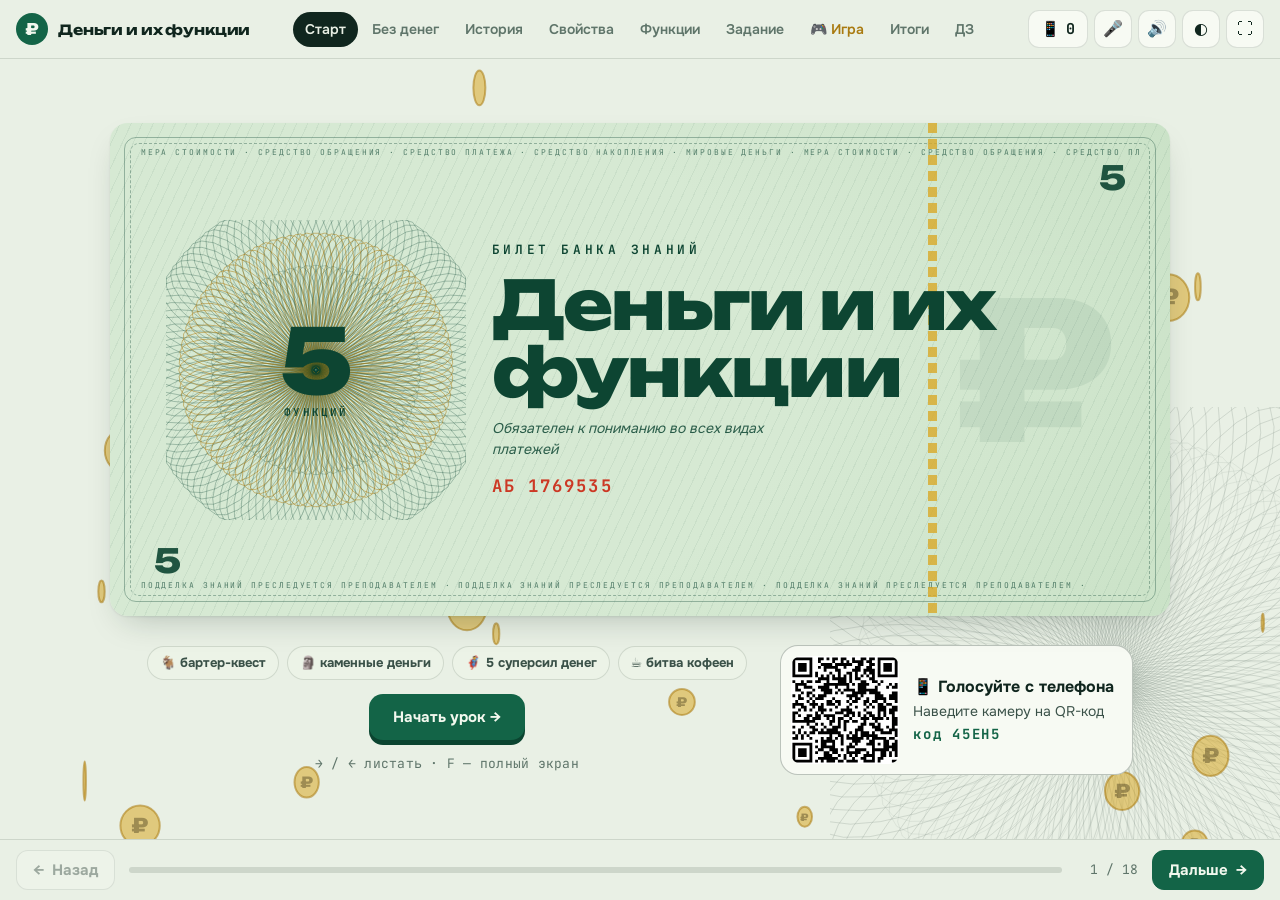
==== commit a8eb1bf6: "Title slide: drop the presenter-notes key hint Co-Authored-By: Claude Opus 5.5 <noreply@anthropic.co" ====
--- a/urok-dengi.html
+++ b/urok-dengi.html
@@ -1126,7 +1126,7 @@
             <span class="chip">☕ битва кофеен</span>
           </div>
           <button class="btn btn-primary" data-action="next">Начать урок →</button>
-          <p class="hint">→ / ← листать · F — полный экран · N — подсказки ведущему</p>
+          <p class="hint">→ / ← листать · F — полный экран</p>
           </div>
           <button class="join live-only" id="joinCard" title="Показать QR-код крупно (Q)">
             <span class="join-qr" id="joinQr"></span>
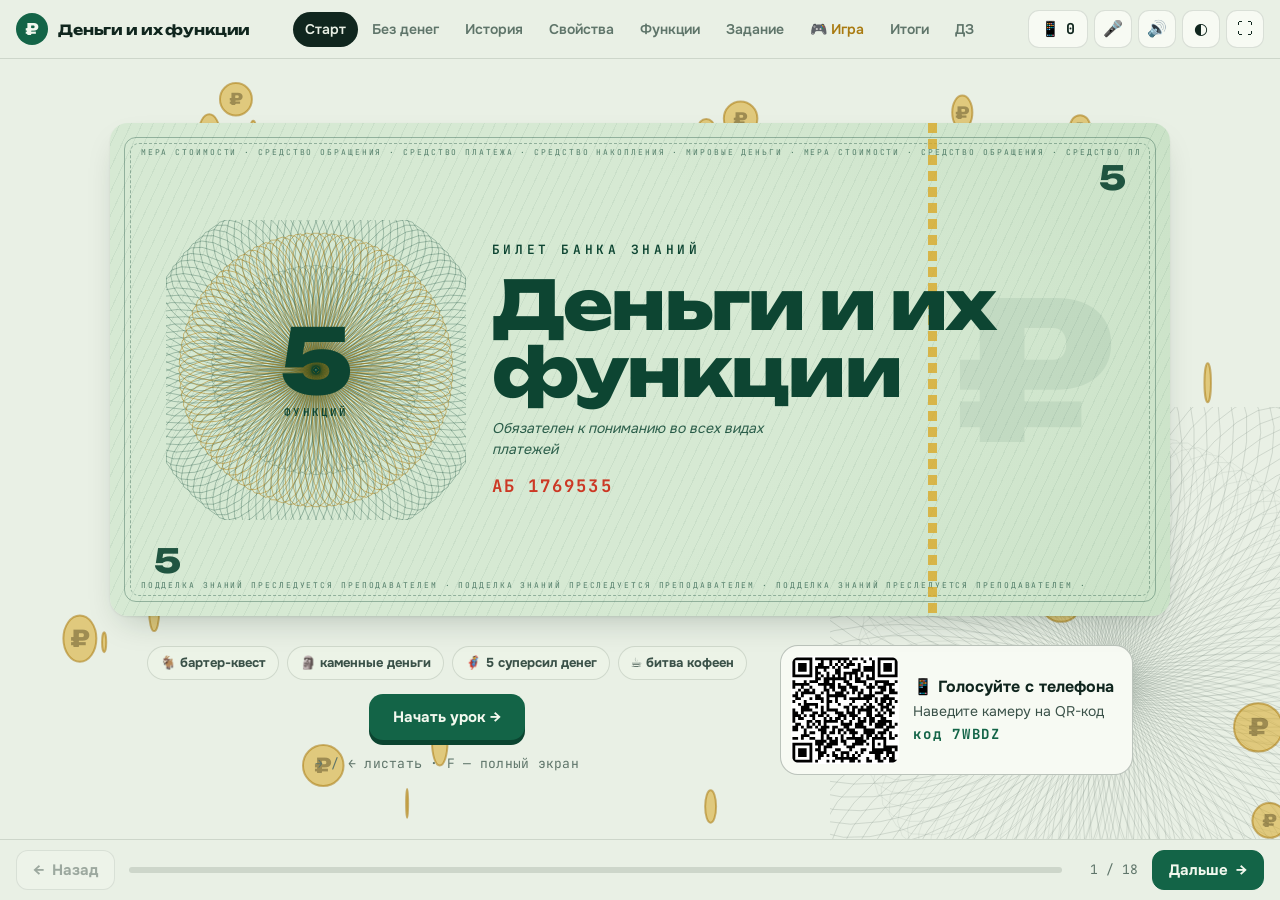
==== commit b5af1055: "Coffee game: a new game resets team names, icons and phones Co-Authored-By: Claude Opus 5.5 <noreply" ====
--- a/urok-dengi.html
+++ b/urok-dengi.html
@@ -5274,13 +5274,14 @@
   let G = null, isOpen = false, form = null, formTeam = -1;
 
   /* ---------- state ---------- */
+  /* a new game starts clean: default names, no phones; only the number of rounds is kept */
   function fresh(prev) {
     return {
       phase:'lobby', round:0, rounds: prev?.rounds || 6, evs:[], res:null,
       teams:[0, 1].map(i => ({
-        name: prev?.teams[i].name || ['Кофейня А', 'Кофейня Б'][i],
-        emoji: prev?.teams[i].emoji || ['☕', '🧋'][i],
-        cap: prev?.teams[i].cap || null,
+        name: ['Кофейня А', 'Кофейня Б'][i],
+        emoji: ['☕', '🧋'][i],
+        cap: null,
         money: C.START, cards: Object.fromEntries(CARD_IDS.map(k => [k, true])),
         order:null, hist:[]
       }))
@@ -5737,7 +5738,7 @@
       <div class="cta-row end"><button class="g-btn gold" data-close>Понятно</button></div>`);
   }
   function confirmNew() {
-    showModal(`<h3>Начать новую игру?</h3><p>Деньги и карты обнулятся. Названия команд и телефоны останутся.</p>
+    showModal(`<h3>Начать новую игру?</h3><p>Деньги, карты и названия команд сбросятся. Командам нужно будет заново выбрать свою кофейню на телефоне.</p>
       <div class="cta-row end"><button class="g-btn" data-close>Отмена</button><button class="g-btn gold" id="gNewYes">Начать заново</button></div>`);
   }
 
